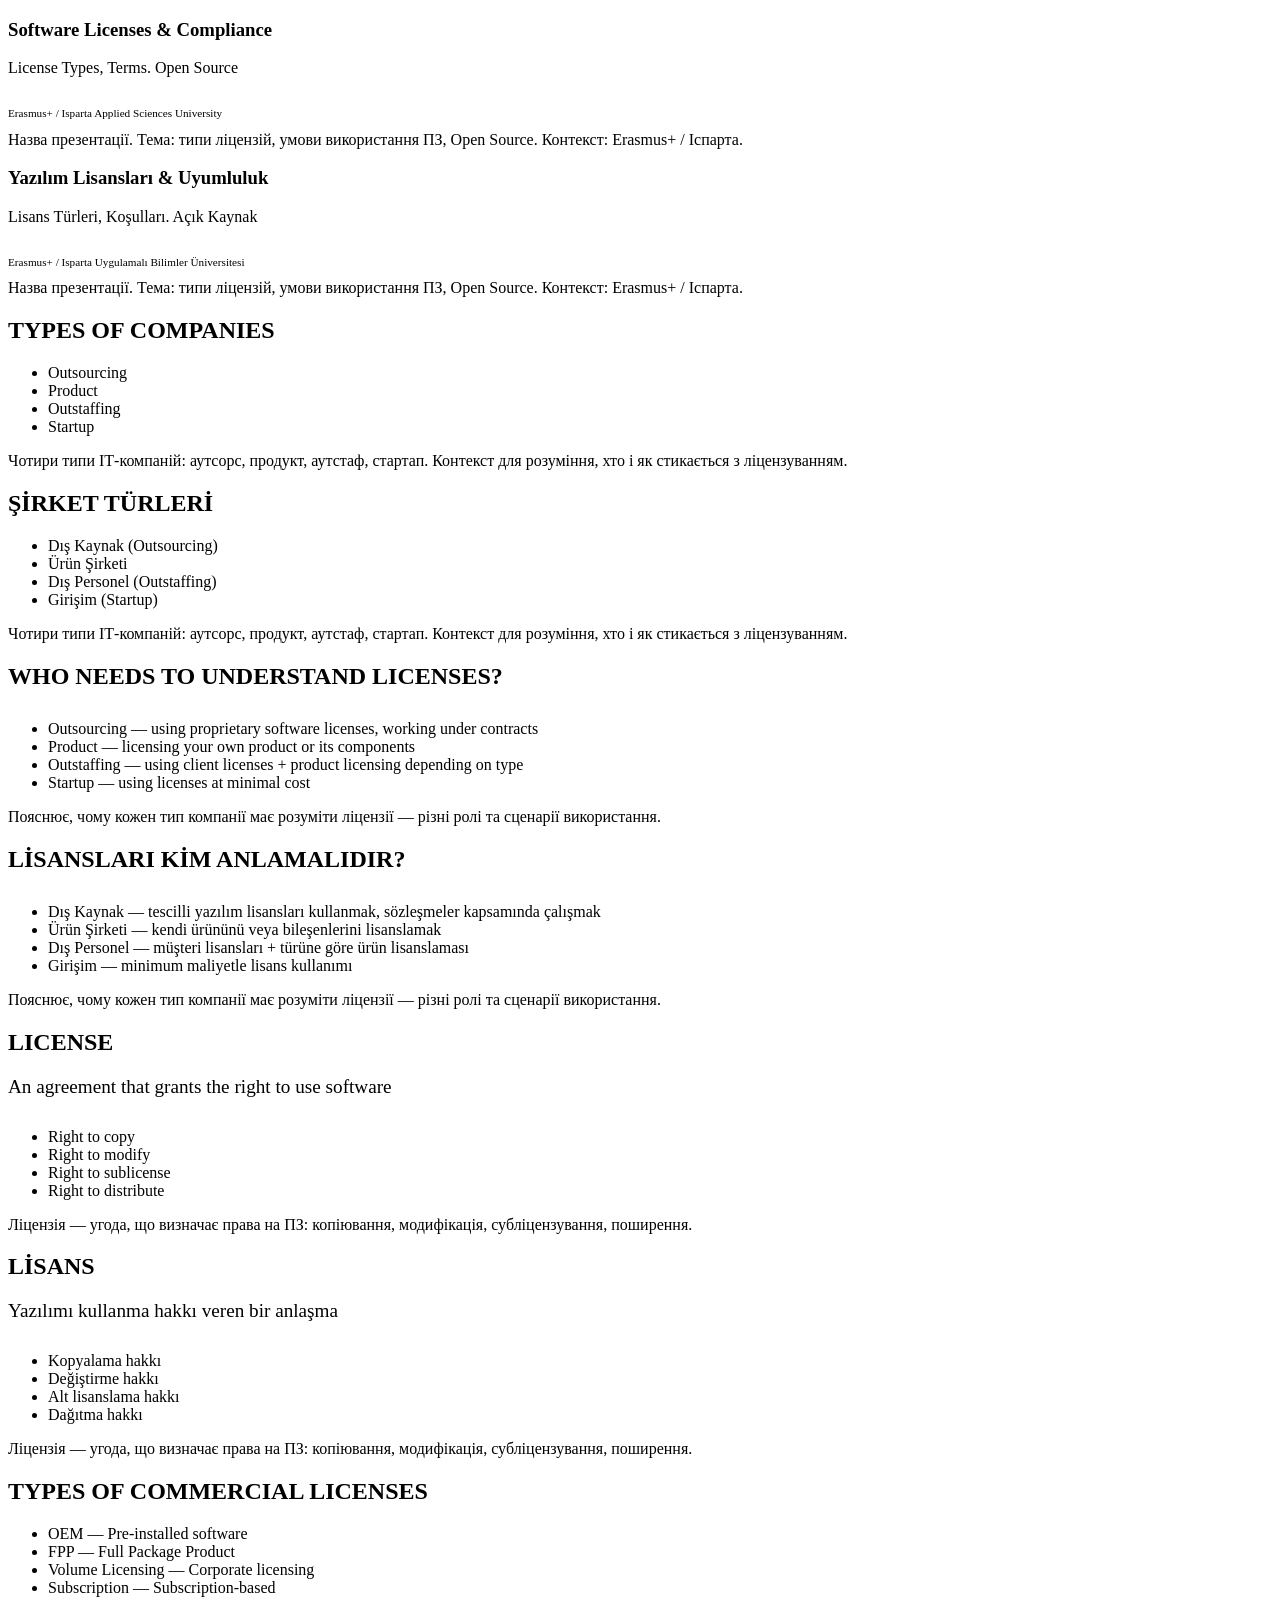
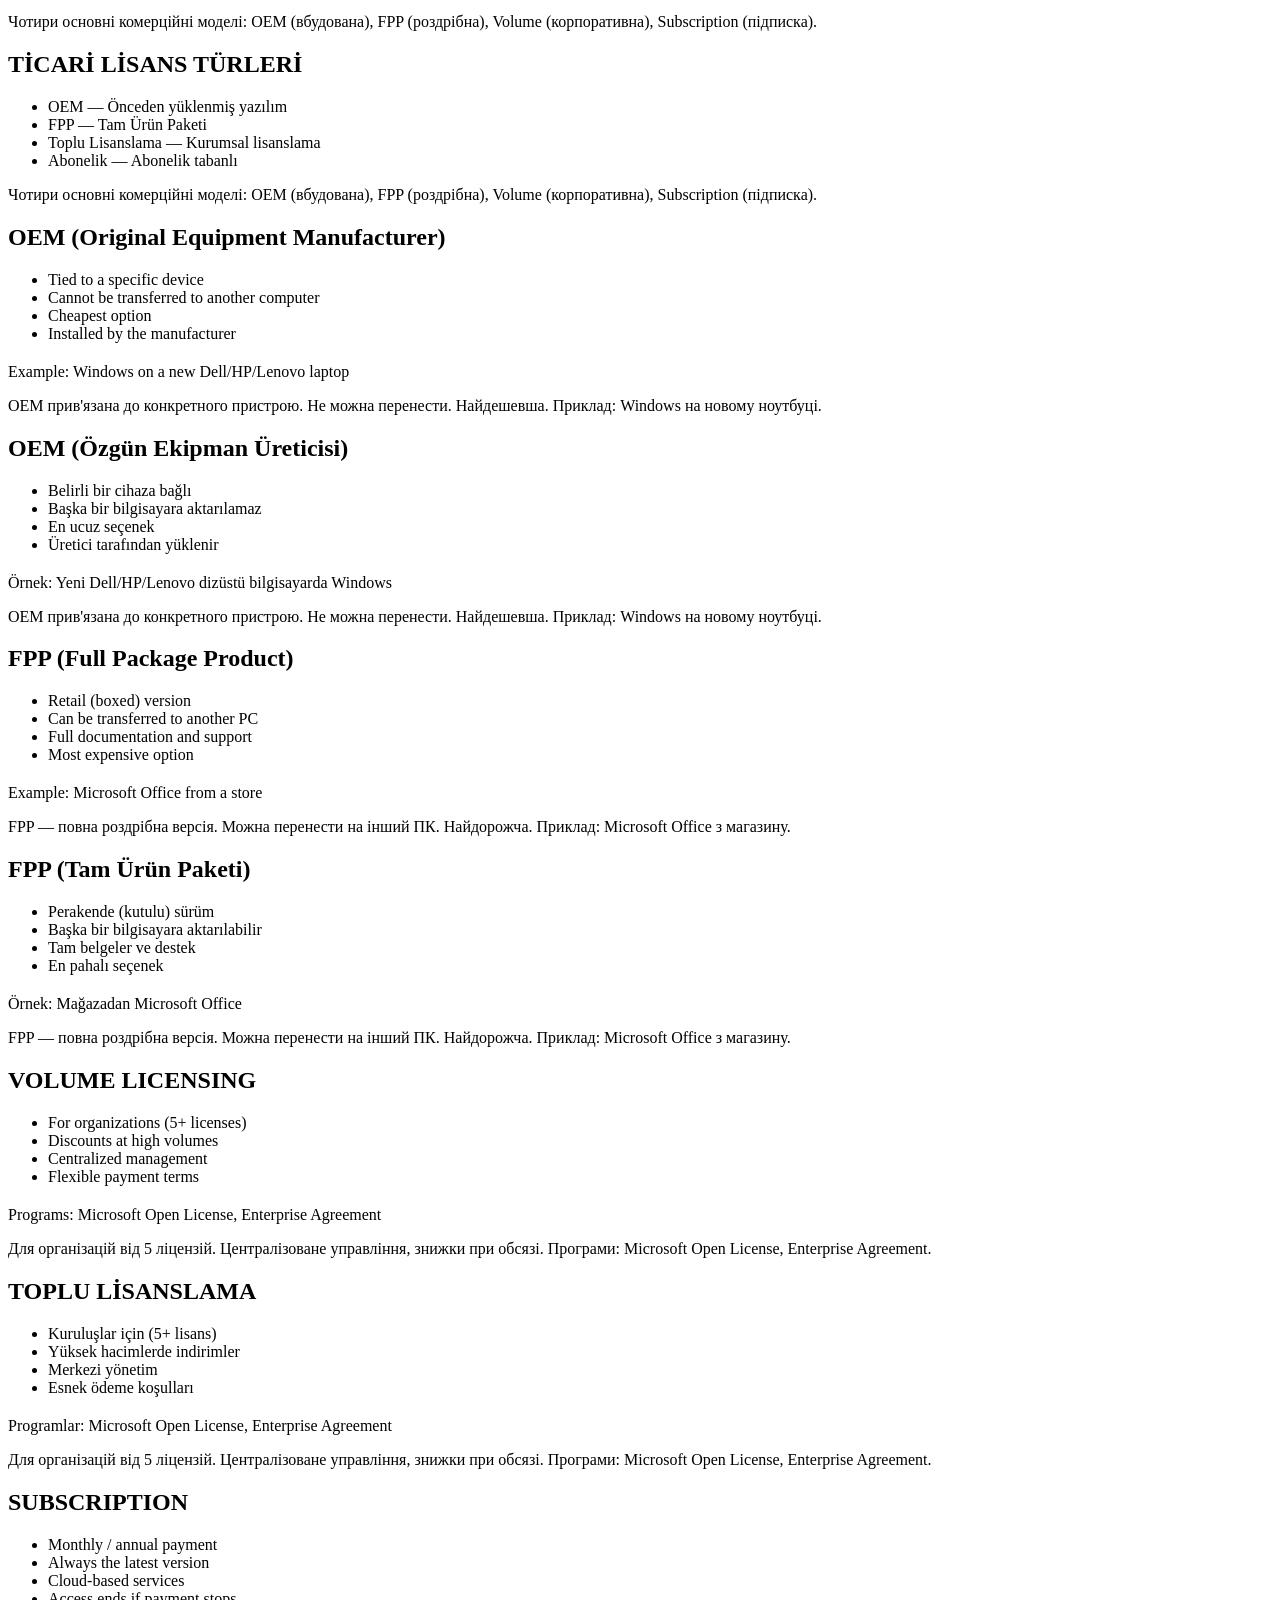
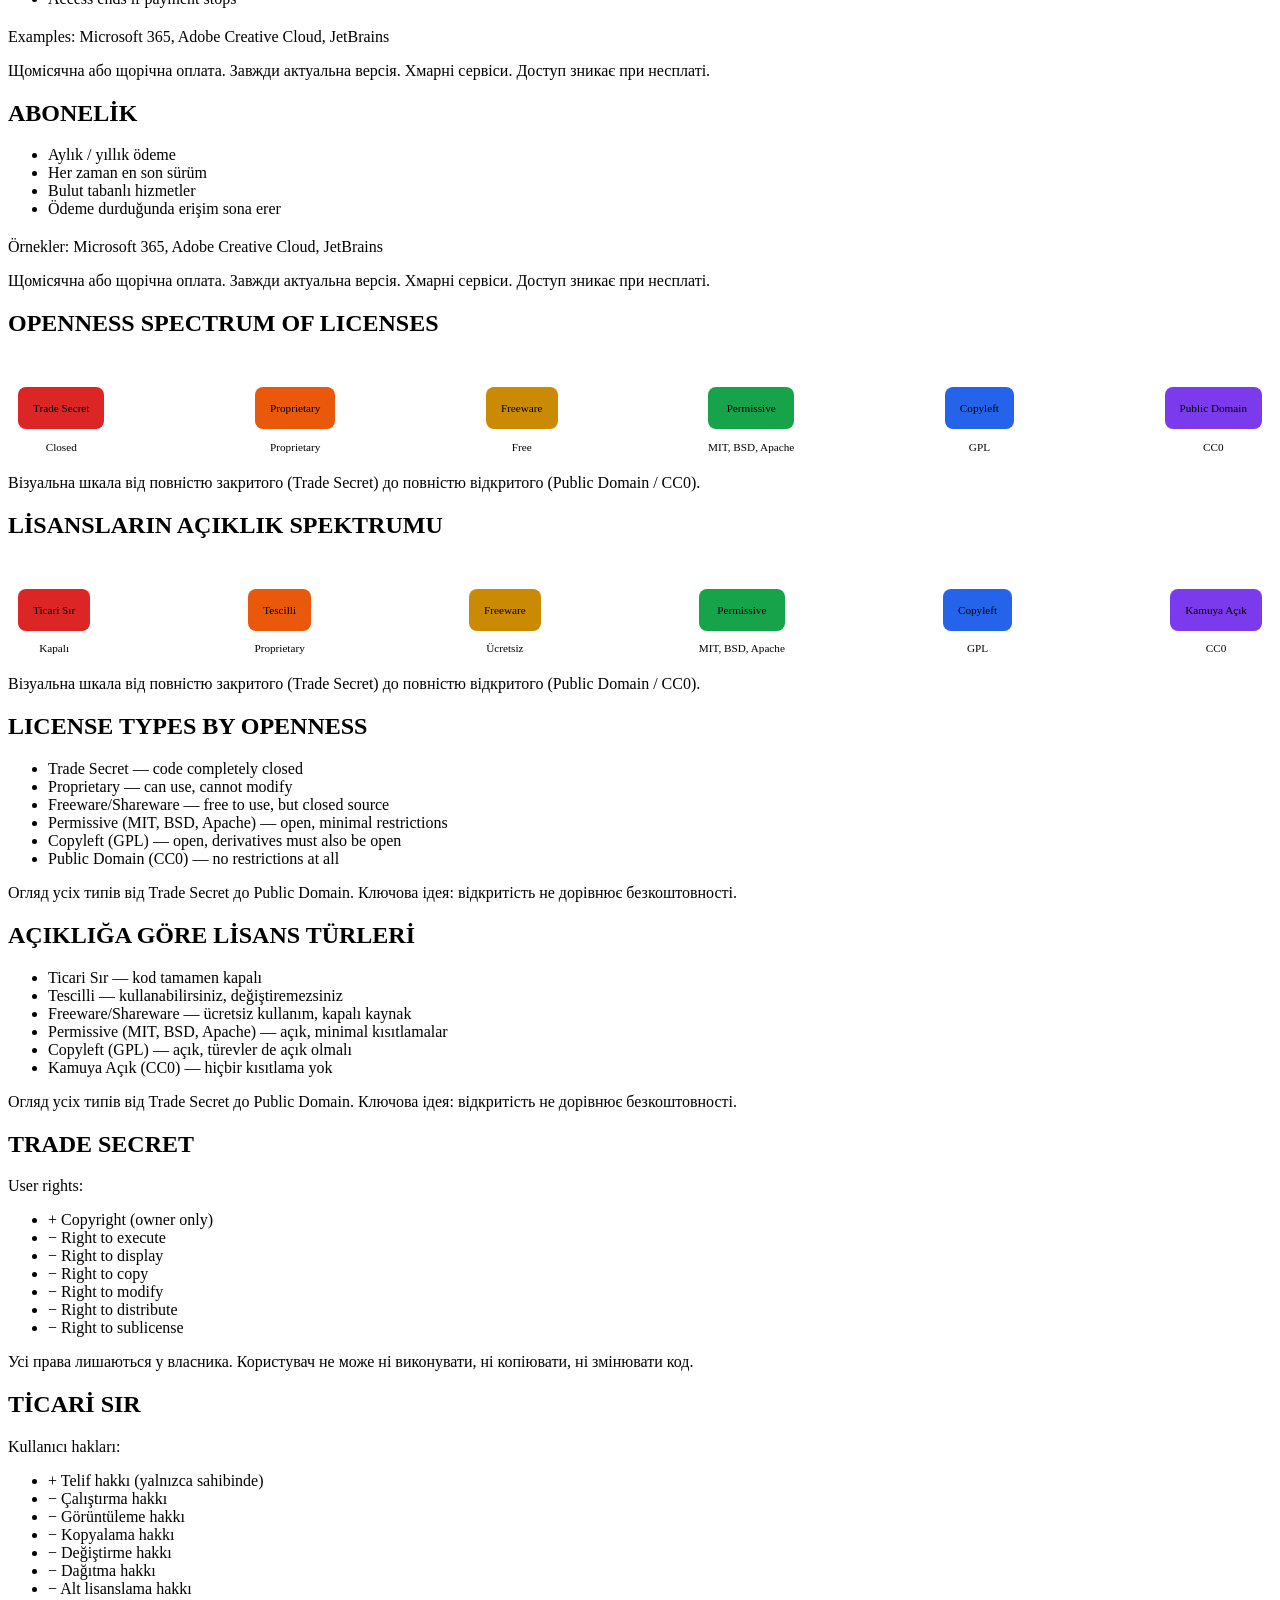
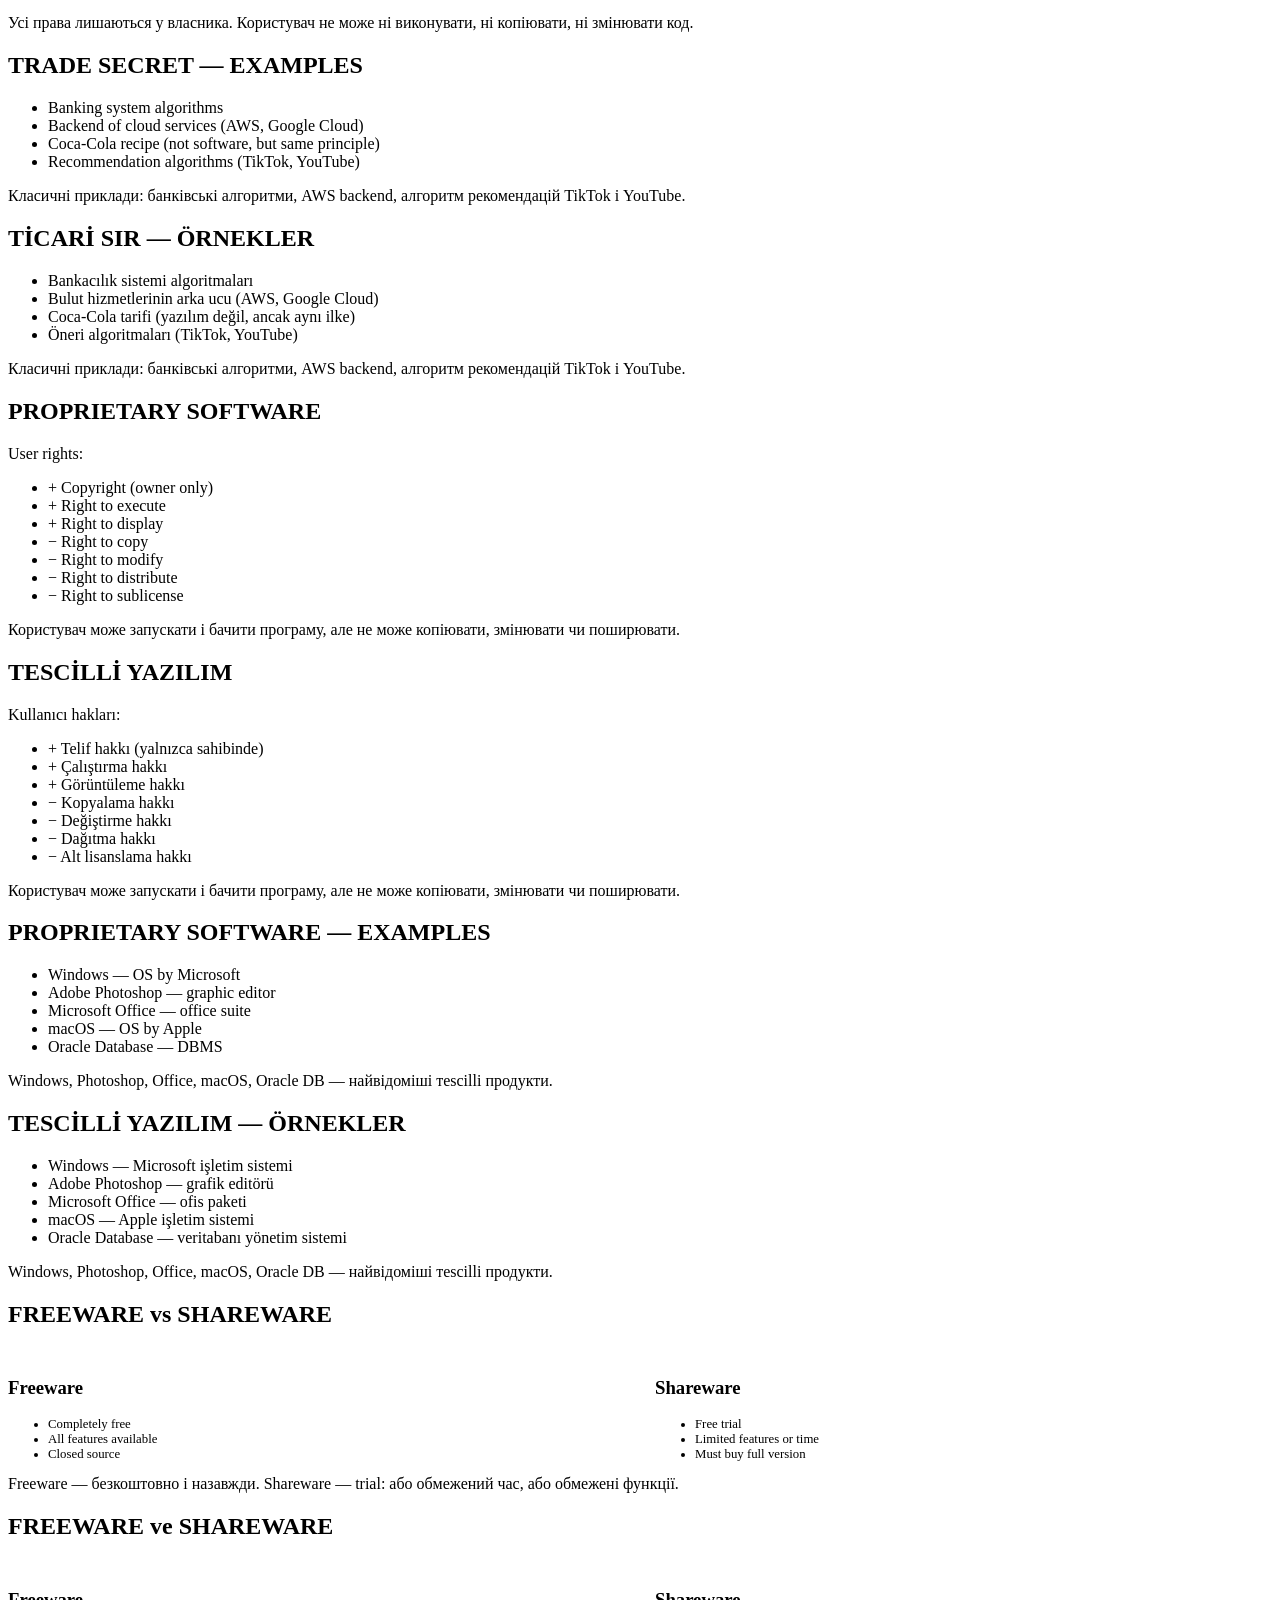
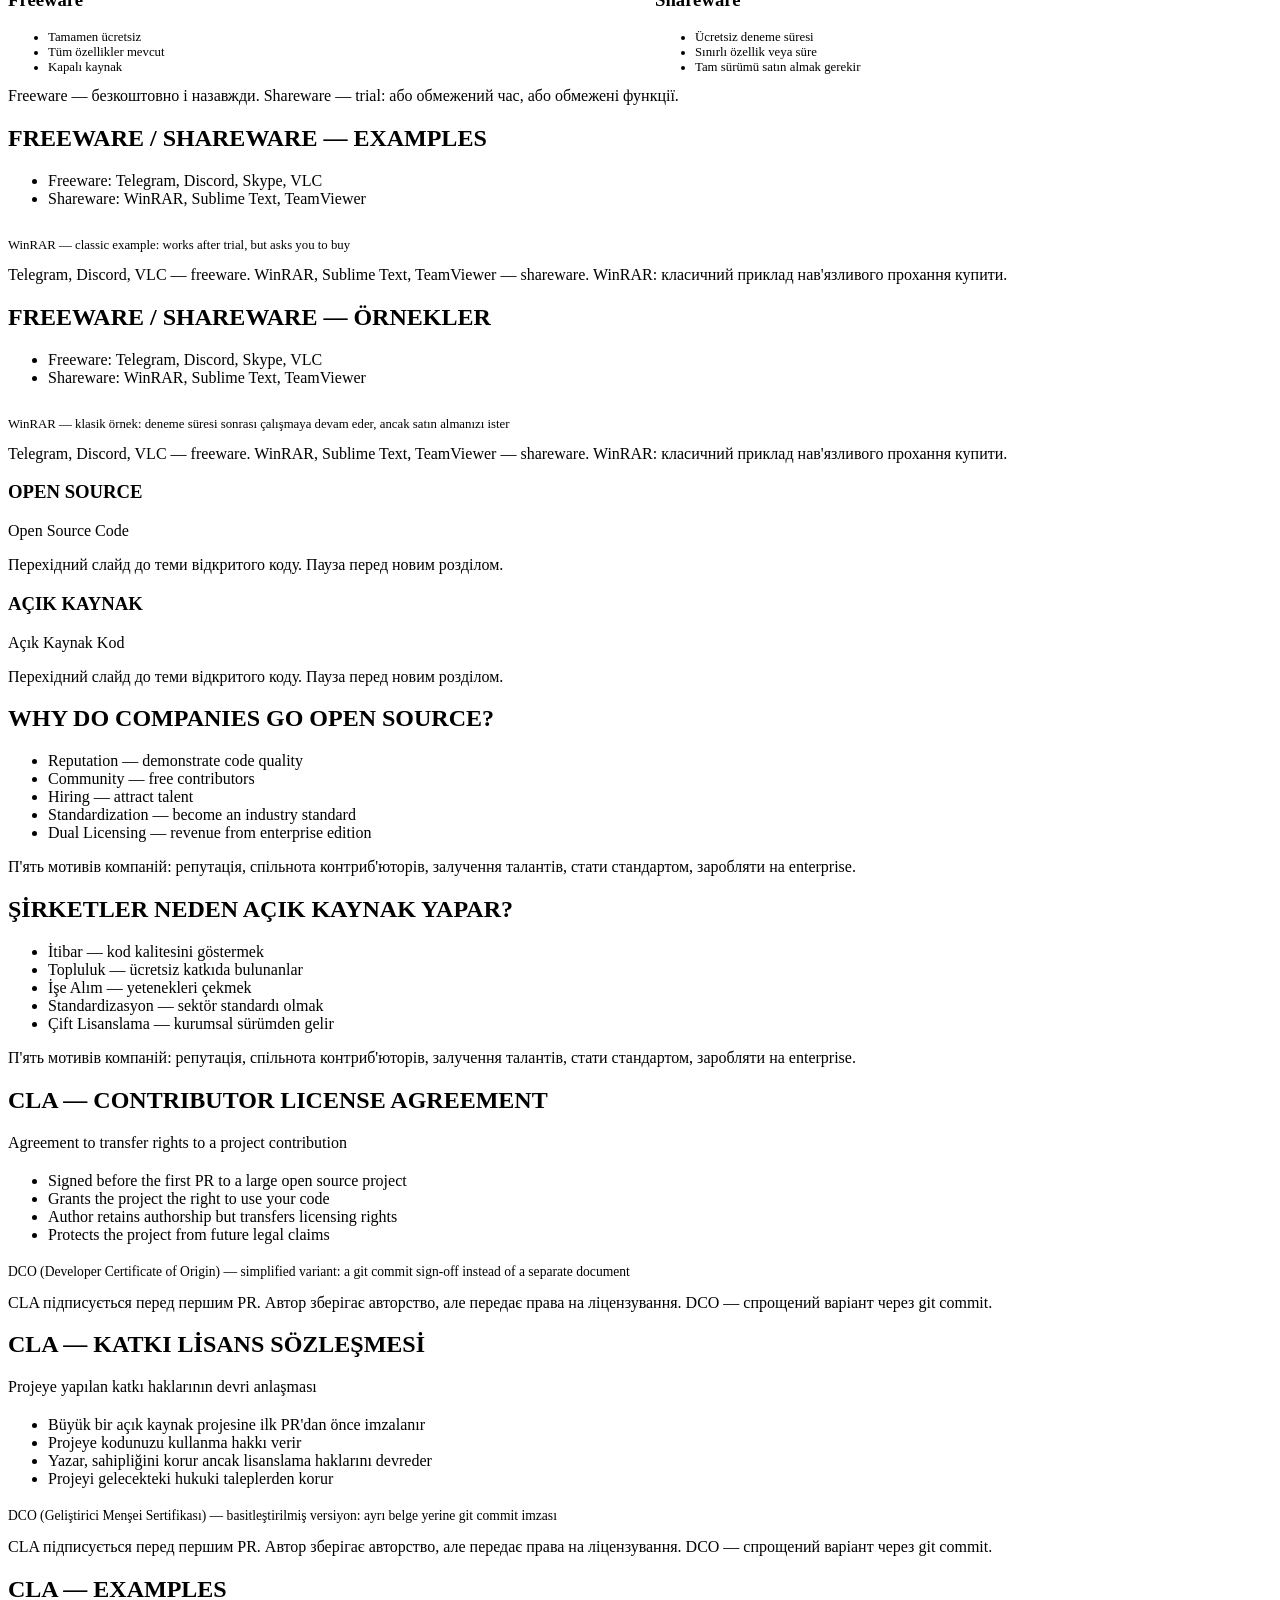
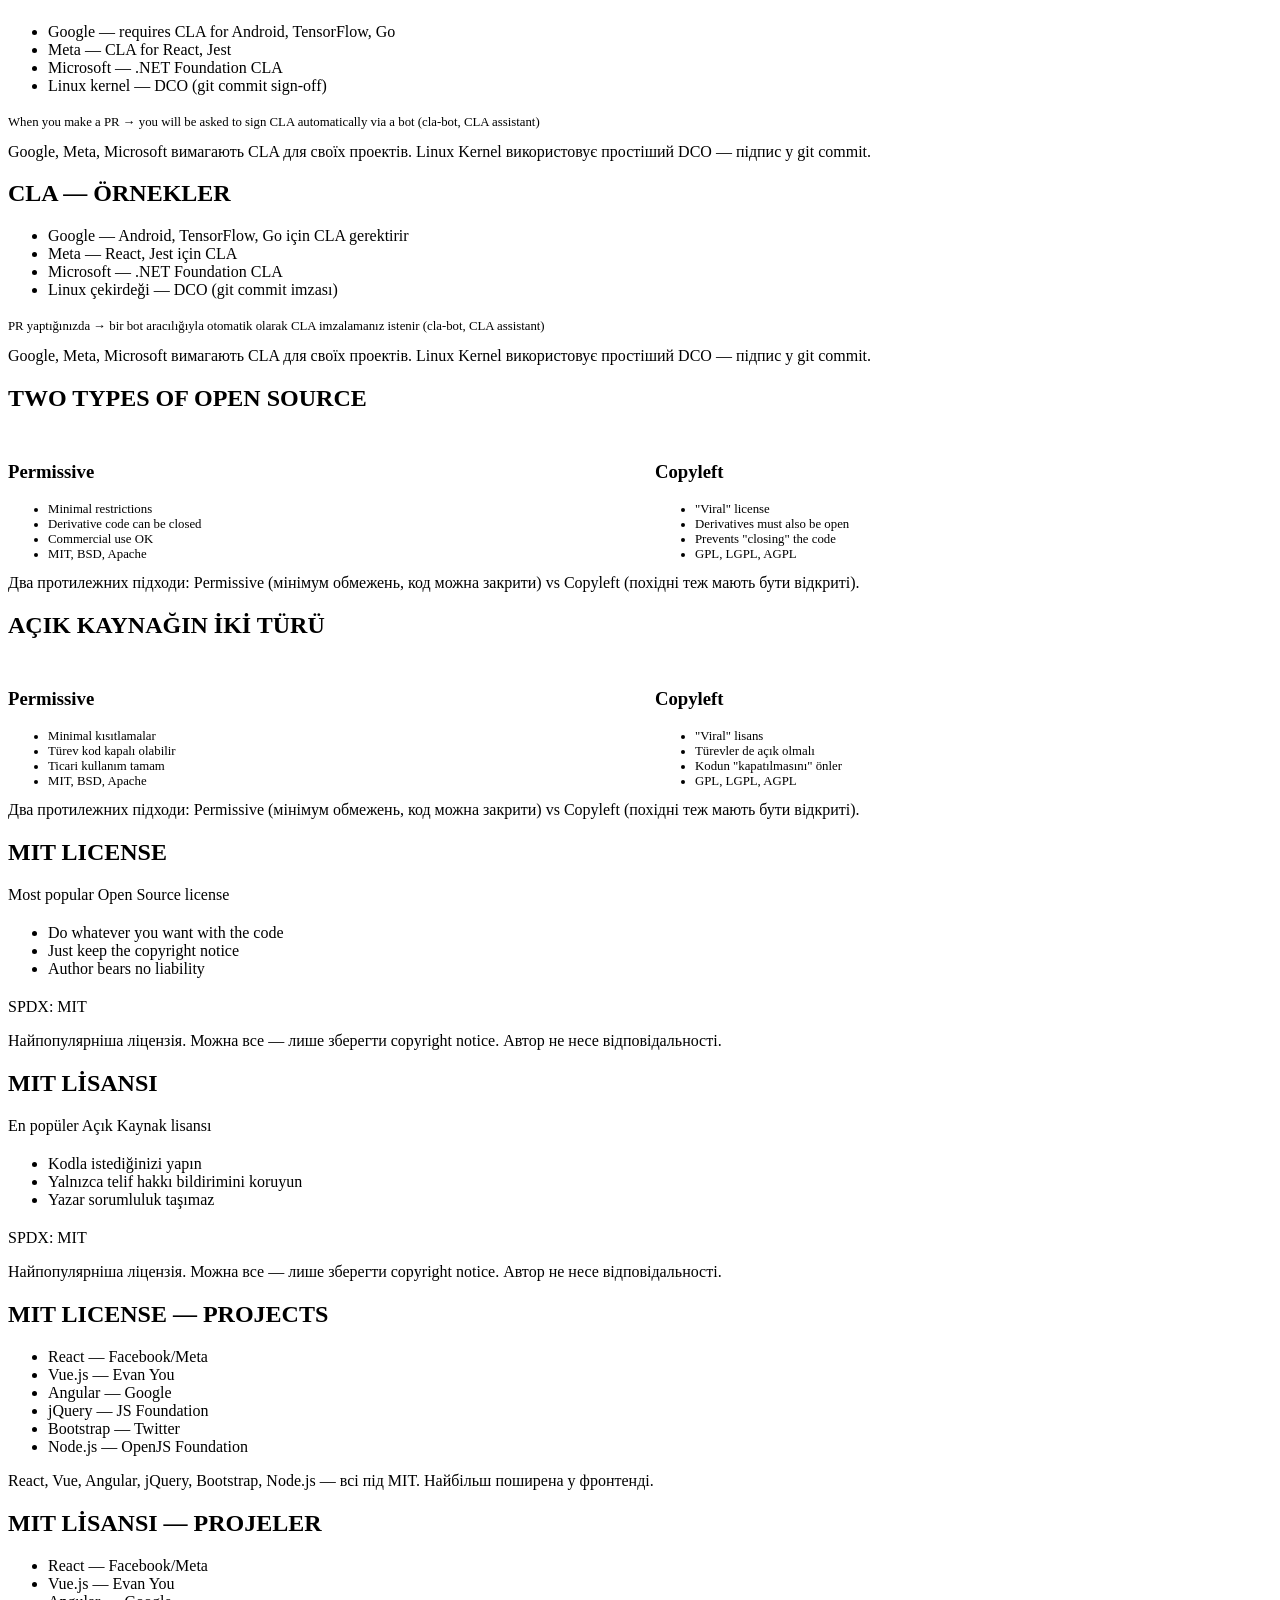
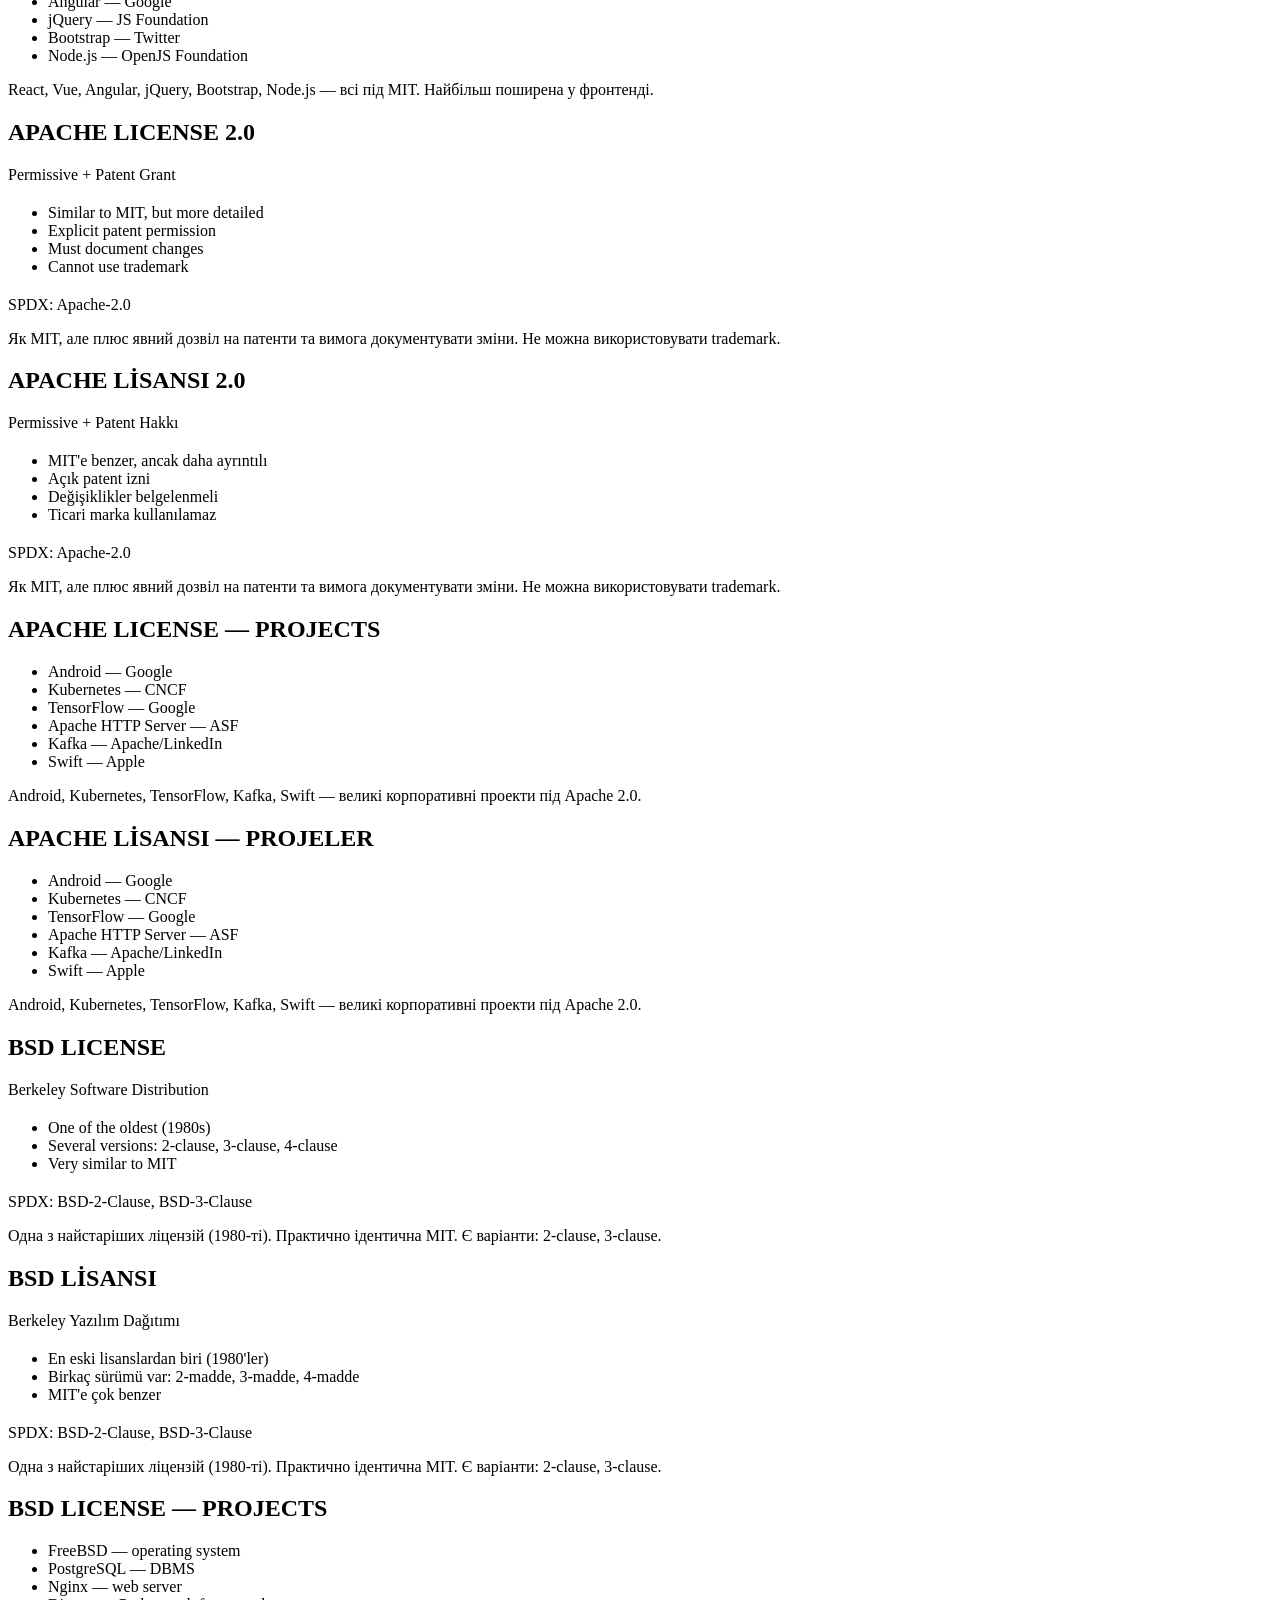
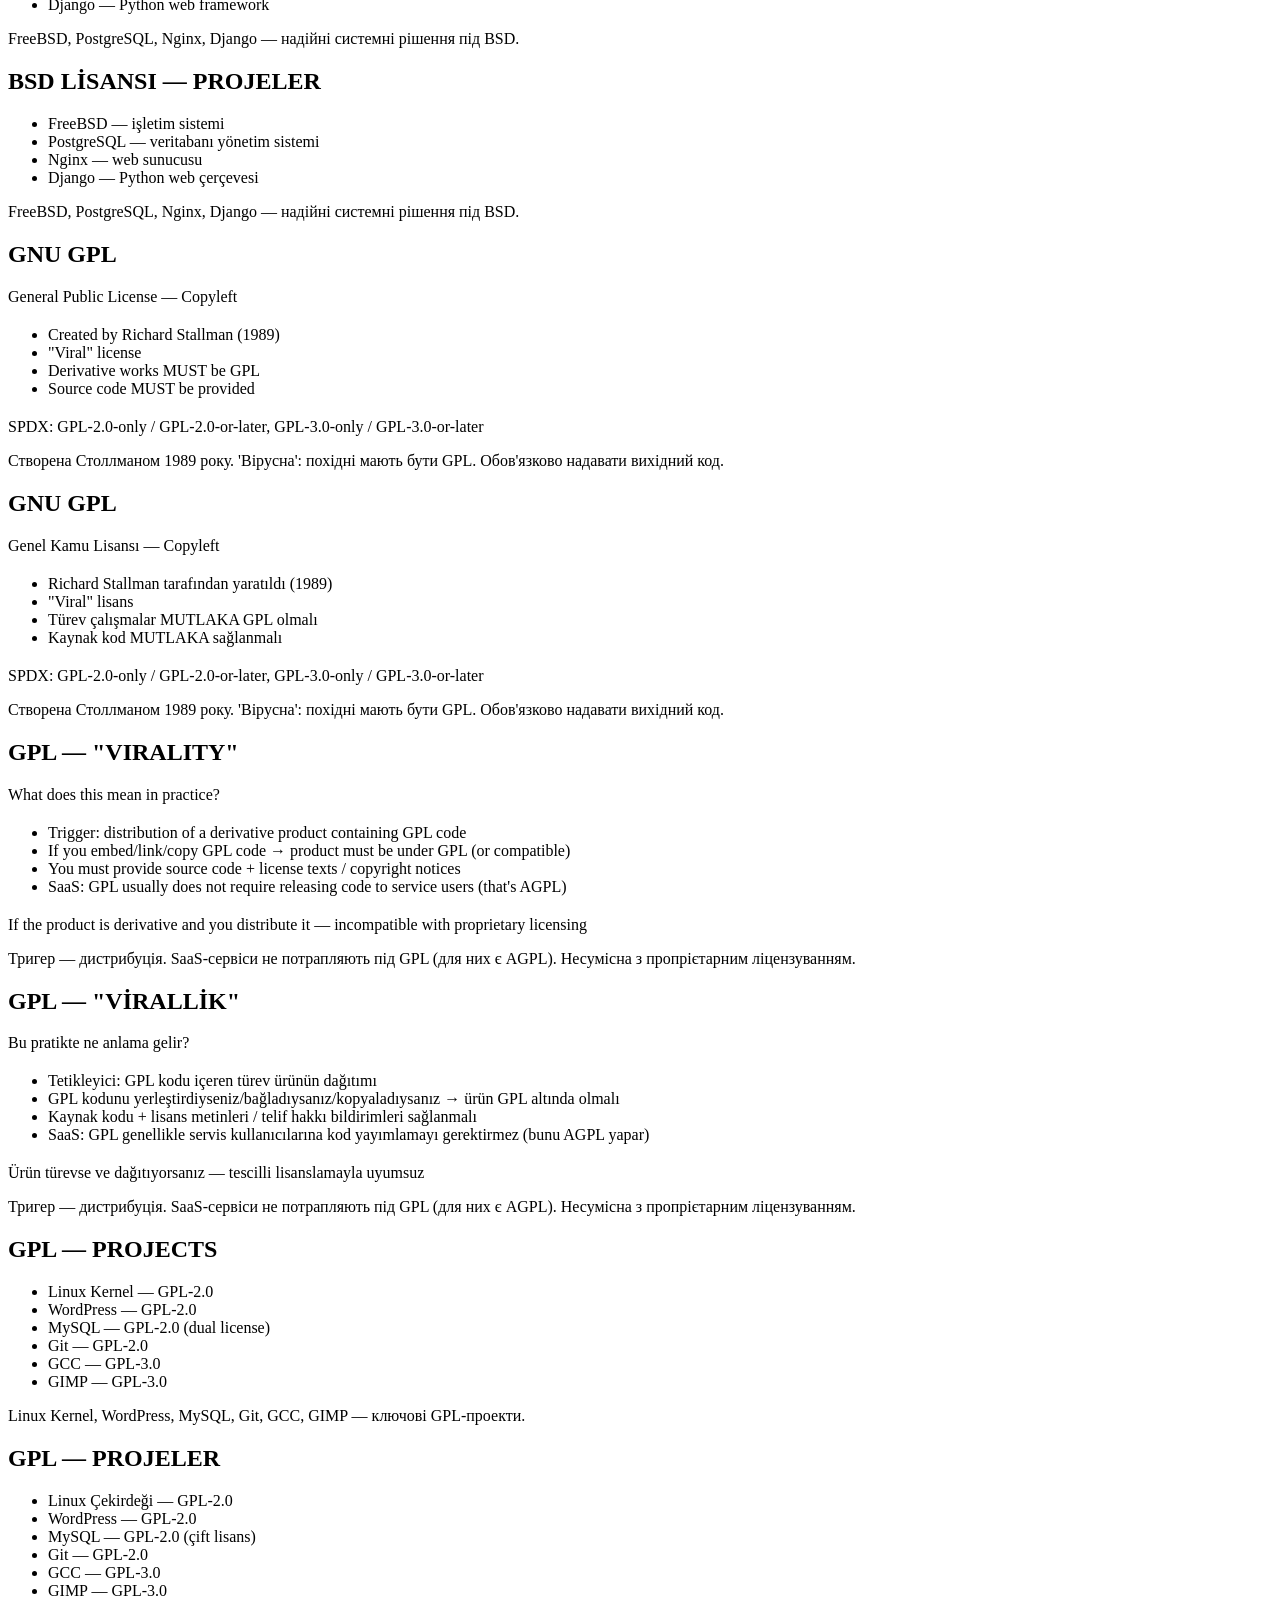
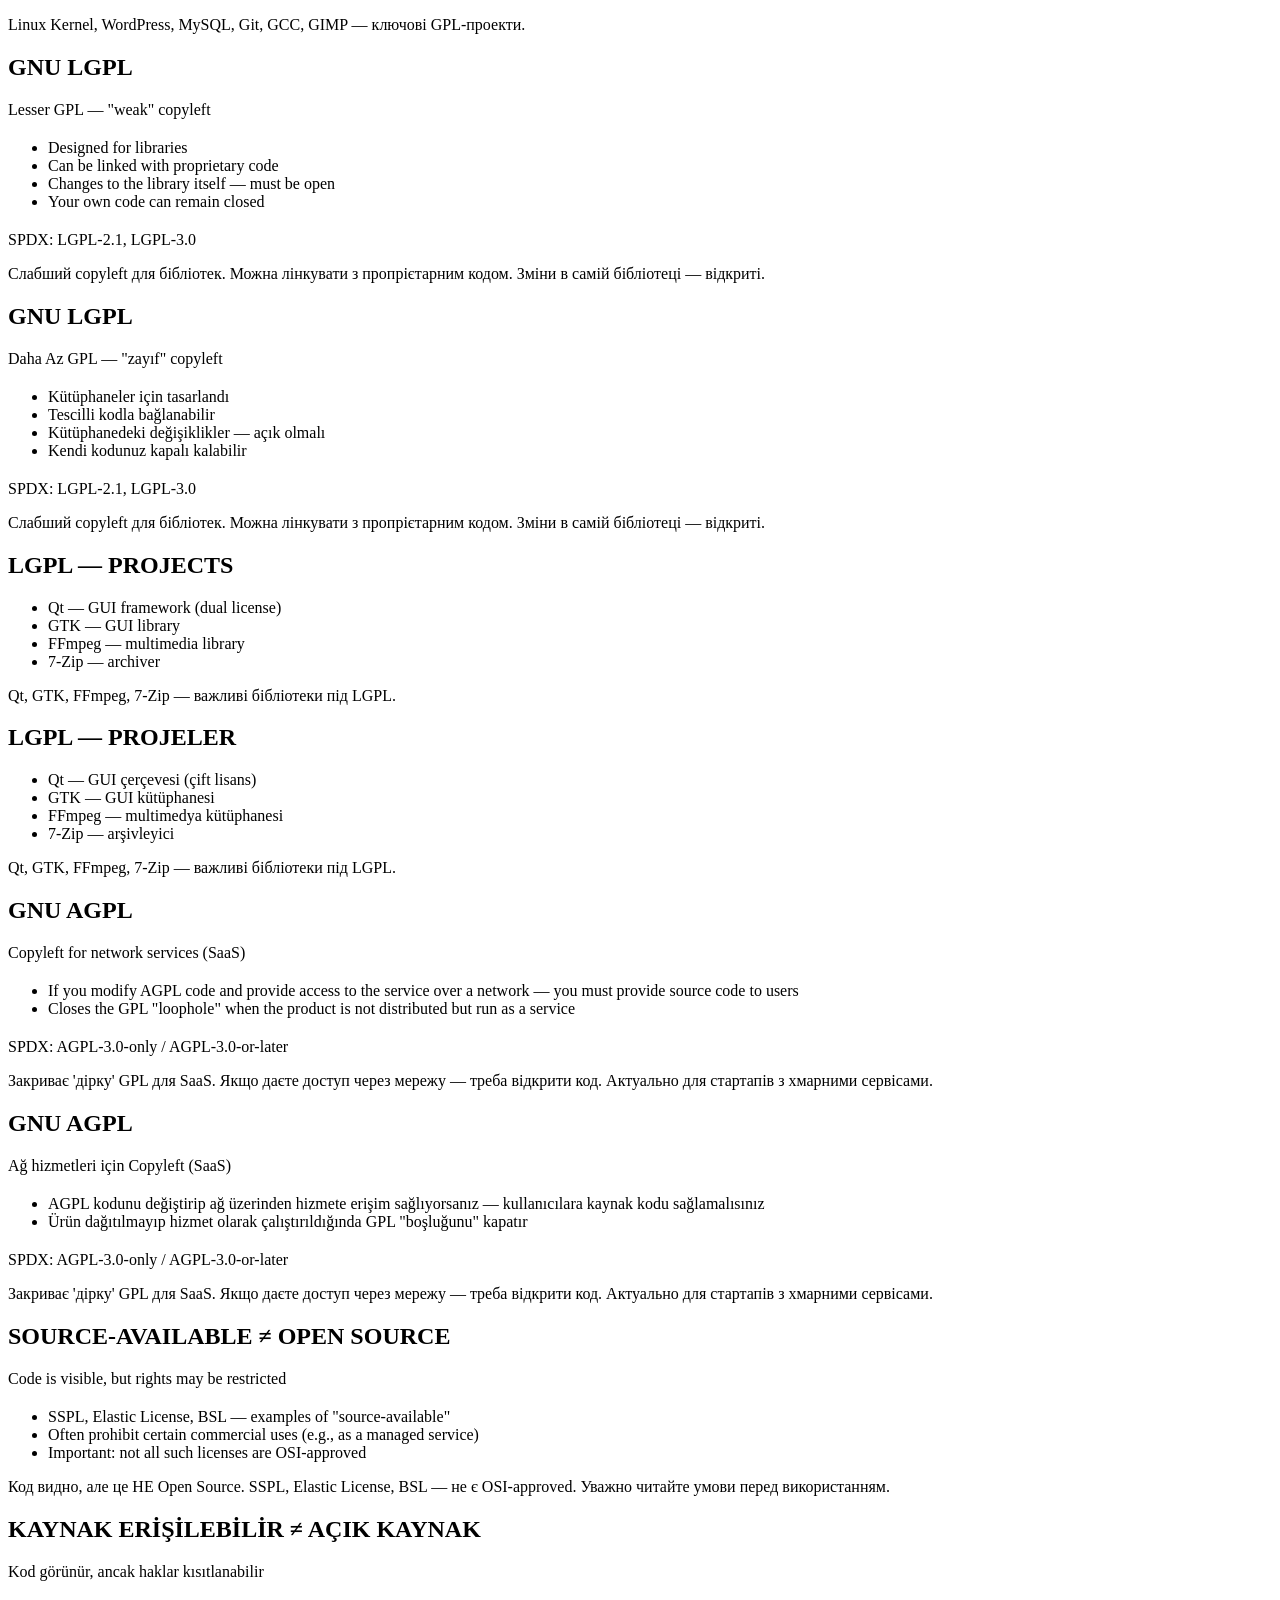
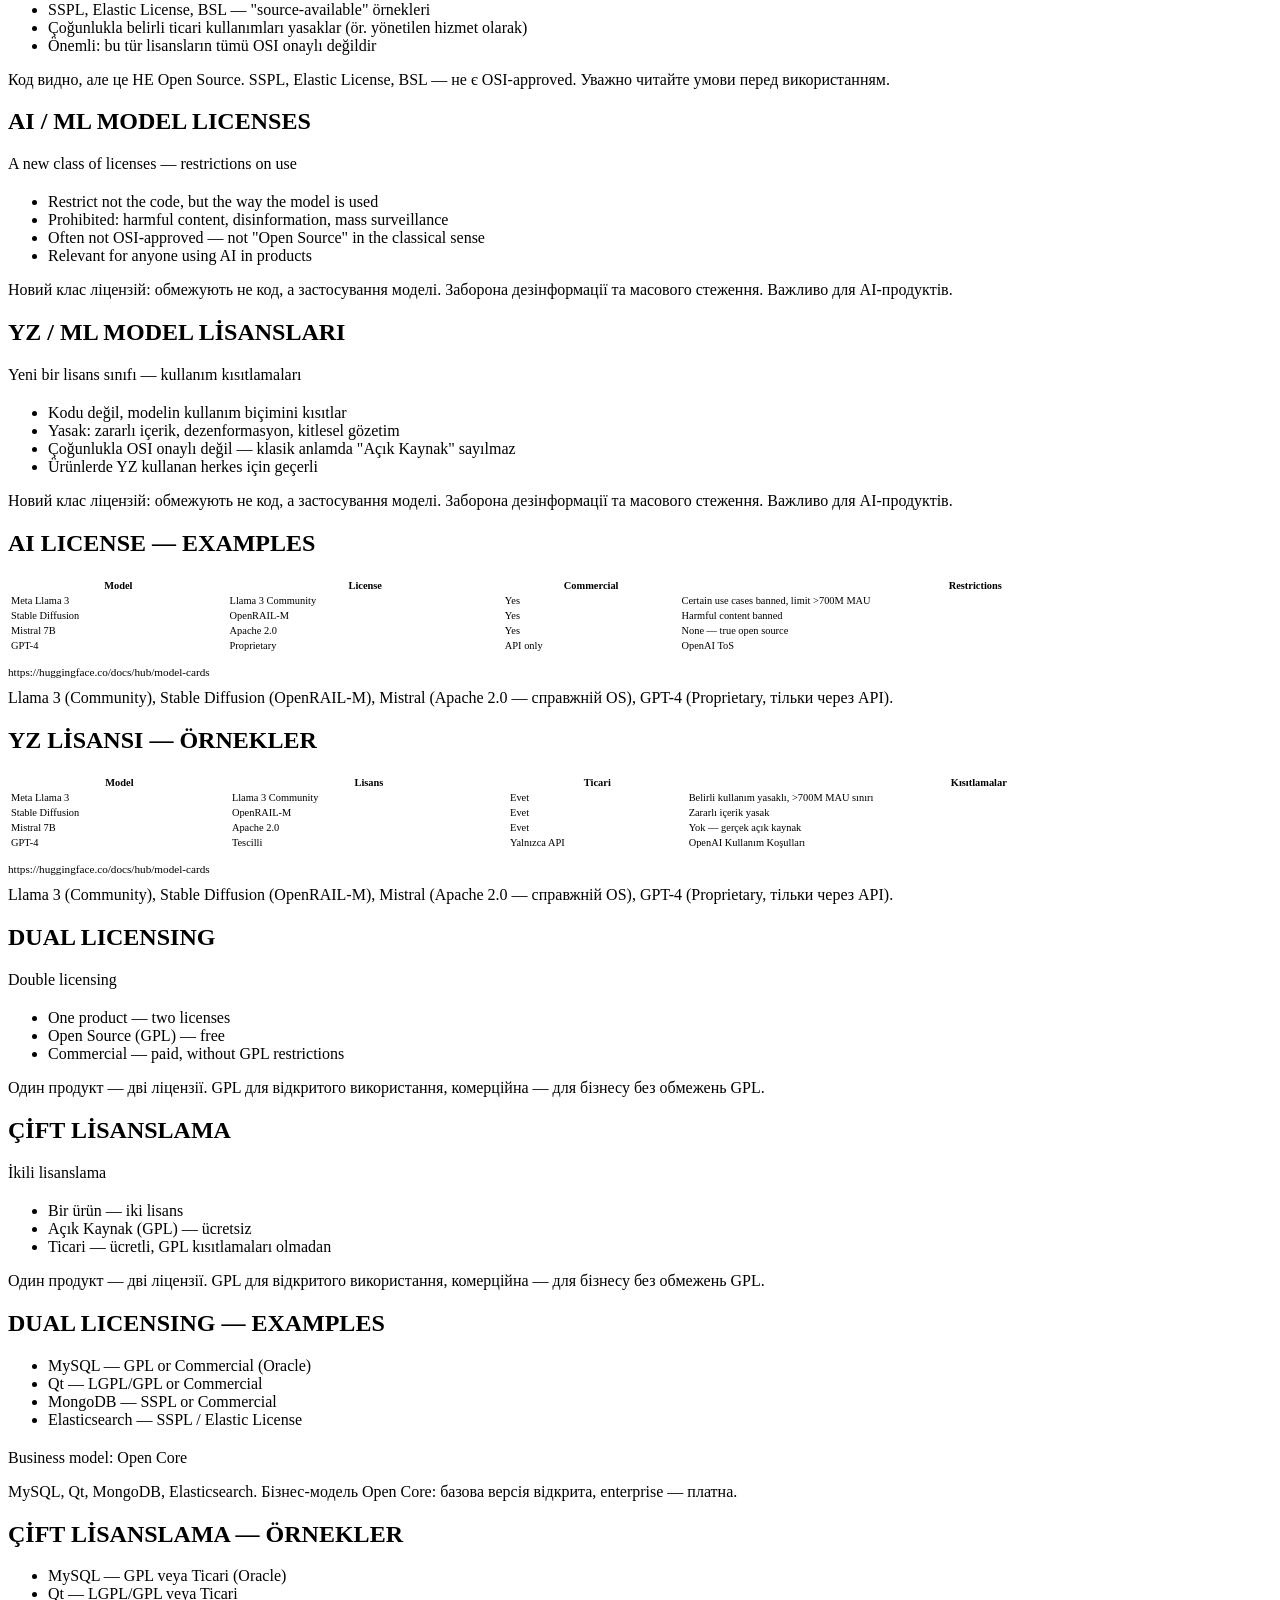
==== index.html @ d1ac6eb1 "imrpove (presentation)" ====
<!doctype html>
<html lang="en">

<head>
	<meta charset="utf-8">
	<meta name="viewport" content="width=device-width, initial-scale=1.0, maximum-scale=1.0, user-scalable=no">
	<title>Software Licenses &amp; Compliance — Erasmus+</title>
	<link rel="stylesheet" href="dist/reveal.css">
	<link rel="stylesheet" href="dist/theme/ztu.css">
	<link rel="stylesheet" href="plugin/highlight/high-contrast.css">
</head>

<body>
	<div class="reveal">
		<div class="footer-ztu-logo"></div>
		<div class="footer-isparta-logo"></div>
		<div class="slides">

			<!-- 1. TITLE -->
			<section>
				<section>
					<h1 class="ztu-blue">Software Licenses &amp; Compliance</h1>
					<p class="ztu-orange">License Types, Terms. Open Source</p>
					<p style="margin-top: 30px; font-size: 0.7em;">Erasmus+ / Isparta Applied Sciences University</p>
				<aside class="notes">Назва презентації. Тема: типи ліцензій, умови використання ПЗ, Open Source. Контекст: Erasmus+ / Іспарта.</aside>
				</section>
				<section>
					<h1 class="ztu-blue">Yazılım Lisansları &amp; Uyumluluk</h1>
					<p class="ztu-orange">Lisans Türleri, Koşulları. Açık Kaynak</p>
					<p style="margin-top: 30px; font-size: 0.7em;">Erasmus+ / Isparta Uygulamalı Bilimler Üniversitesi</p>
				<aside class="notes">Назва презентації. Тема: типи ліцензій, умови використання ПЗ, Open Source. Контекст: Erasmus+ / Іспарта.</aside>
				</section>
			</section>

			<!-- 2. TYPES OF COMPANIES -->
			<section>
				<section>
					<h2 class="ztu-blue">TYPES OF COMPANIES</h2>
					<ul class="ztu-list">
						<li>Outsourcing</li>
						<li>Product</li>
						<li>Outstaffing</li>
						<li>Startup</li>
					</ul>
				<aside class="notes">Чотири типи ІТ-компаній: аутсорс, продукт, аутстаф, стартап. Контекст для розуміння, хто і як стикається з ліцензуванням.</aside>
				</section>
				<section>
					<h2 class="ztu-blue">ŞİRKET TÜRLERİ</h2>
					<ul class="ztu-list">
						<li>Dış Kaynak (Outsourcing)</li>
						<li>Ürün Şirketi</li>
						<li>Dış Personel (Outstaffing)</li>
						<li>Girişim (Startup)</li>
					</ul>
				<aside class="notes">Чотири типи ІТ-компаній: аутсорс, продукт, аутстаф, стартап. Контекст для розуміння, хто і як стикається з ліцензуванням.</aside>
				</section>
			</section>

			<!-- 3. WHO NEEDS TO UNDERSTAND LICENSES -->
			<section>
				<section>
					<h2 class="ztu-blue">WHO NEEDS TO UNDERSTAND LICENSES?</h2>
					<ul class="ztu-list" style="margin-top: 30px;">
						<li><span class="ztu-orange">Outsourcing</span> — using proprietary software licenses, working under contracts</li>
						<li><span class="ztu-orange">Product</span> — licensing your own product or its components</li>
						<li><span class="ztu-orange">Outstaffing</span> — using client licenses + product licensing depending on type</li>
						<li><span class="ztu-orange">Startup</span> — using licenses at minimal cost</li>
					</ul>
				<aside class="notes">Пояснює, чому кожен тип компанії має розуміти ліцензії — різні ролі та сценарії використання.</aside>
				</section>
				<section>
					<h2 class="ztu-blue">LİSANSLARI KİM ANLAMALIDIR?</h2>
					<ul class="ztu-list" style="margin-top: 30px;">
						<li><span class="ztu-orange">Dış Kaynak</span> — tescilli yazılım lisansları kullanmak, sözleşmeler kapsamında çalışmak</li>
						<li><span class="ztu-orange">Ürün Şirketi</span> — kendi ürününü veya bileşenlerini lisanslamak</li>
						<li><span class="ztu-orange">Dış Personel</span> — müşteri lisansları + türüne göre ürün lisanslaması</li>
						<li><span class="ztu-orange">Girişim</span> — minimum maliyetle lisans kullanımı</li>
					</ul>
				<aside class="notes">Пояснює, чому кожен тип компанії має розуміти ліцензії — різні ролі та сценарії використання.</aside>
				</section>
			</section>

			<!-- 4. LICENSE DEFINITION -->
			<section>
				<section>
					<h2 class="ztu-blue">LICENSE</h2>
					<p class="ztu-orange" style="font-size: 1.2em;">An agreement that grants the right to use software</p>
					<ul class="ztu-list" style="margin-top: 30px;">
						<li>Right to copy</li>
						<li>Right to modify</li>
						<li>Right to sublicense</li>
						<li>Right to distribute</li>
					</ul>
				<aside class="notes">Ліцензія — угода, що визначає права на ПЗ: копіювання, модифікація, субліцензування, поширення.</aside>
				</section>
				<section>
					<h2 class="ztu-blue">LİSANS</h2>
					<p class="ztu-orange" style="font-size: 1.2em;">Yazılımı kullanma hakkı veren bir anlaşma</p>
					<ul class="ztu-list" style="margin-top: 30px;">
						<li>Kopyalama hakkı</li>
						<li>Değiştirme hakkı</li>
						<li>Alt lisanslama hakkı</li>
						<li>Dağıtma hakkı</li>
					</ul>
				<aside class="notes">Ліцензія — угода, що визначає права на ПЗ: копіювання, модифікація, субліцензування, поширення.</aside>
				</section>
			</section>

			<!-- 5. TYPES OF COMMERCIAL LICENSES -->
			<section>
				<section>
					<h2 class="ztu-blue">TYPES OF COMMERCIAL LICENSES</h2>
					<ul class="ztu-list">
						<li><span class="ztu-orange">OEM</span> — Pre-installed software</li>
						<li><span class="ztu-orange">FPP</span> — Full Package Product</li>
						<li><span class="ztu-orange">Volume Licensing</span> — Corporate licensing</li>
						<li><span class="ztu-orange">Subscription</span> — Subscription-based</li>
					</ul>
				<aside class="notes">Чотири основні комерційні моделі: OEM (вбудована), FPP (роздрібна), Volume (корпоративна), Subscription (підписка).</aside>
				</section>
				<section>
					<h2 class="ztu-blue">TİCARİ LİSANS TÜRLERİ</h2>
					<ul class="ztu-list">
						<li><span class="ztu-orange">OEM</span> — Önceden yüklenmiş yazılım</li>
						<li><span class="ztu-orange">FPP</span> — Tam Ürün Paketi</li>
						<li><span class="ztu-orange">Toplu Lisanslama</span> — Kurumsal lisanslama</li>
						<li><span class="ztu-orange">Abonelik</span> — Abonelik tabanlı</li>
					</ul>
				<aside class="notes">Чотири основні комерційні моделі: OEM (вбудована), FPP (роздрібна), Volume (корпоративна), Subscription (підписка).</aside>
				</section>
			</section>

			<!-- 6. OEM -->
			<section>
				<section>
					<h2 class="ztu-blue">OEM (Original Equipment Manufacturer)</h2>
					<ul class="ztu-list">
						<li>Tied to a specific device</li>
						<li>Cannot be transferred to another computer</li>
						<li>Cheapest option</li>
						<li>Installed by the manufacturer</li>
					</ul>
					<p class="ztu-orange" style="margin-top: 20px;">Example: Windows on a new Dell/HP/Lenovo laptop</p>
				<aside class="notes">OEM прив'язана до конкретного пристрою. Не можна перенести. Найдешевша. Приклад: Windows на новому ноутбуці.</aside>
				</section>
				<section>
					<h2 class="ztu-blue">OEM (Özgün Ekipman Üreticisi)</h2>
					<ul class="ztu-list">
						<li>Belirli bir cihaza bağlı</li>
						<li>Başka bir bilgisayara aktarılamaz</li>
						<li>En ucuz seçenek</li>
						<li>Üretici tarafından yüklenir</li>
					</ul>
					<p class="ztu-orange" style="margin-top: 20px;">Örnek: Yeni Dell/HP/Lenovo dizüstü bilgisayarda Windows</p>
				<aside class="notes">OEM прив'язана до конкретного пристрою. Не можна перенести. Найдешевша. Приклад: Windows на новому ноутбуці.</aside>
				</section>
			</section>

			<!-- 7. FPP -->
			<section>
				<section>
					<h2 class="ztu-blue">FPP (Full Package Product)</h2>
					<ul class="ztu-list">
						<li>Retail (boxed) version</li>
						<li>Can be transferred to another PC</li>
						<li>Full documentation and support</li>
						<li>Most expensive option</li>
					</ul>
					<p class="ztu-orange" style="margin-top: 20px;">Example: Microsoft Office from a store</p>
				<aside class="notes">FPP — повна роздрібна версія. Можна перенести на інший ПК. Найдорожча. Приклад: Microsoft Office з магазину.</aside>
				</section>
				<section>
					<h2 class="ztu-blue">FPP (Tam Ürün Paketi)</h2>
					<ul class="ztu-list">
						<li>Perakende (kutulu) sürüm</li>
						<li>Başka bir bilgisayara aktarılabilir</li>
						<li>Tam belgeler ve destek</li>
						<li>En pahalı seçenek</li>
					</ul>
					<p class="ztu-orange" style="margin-top: 20px;">Örnek: Mağazadan Microsoft Office</p>
				<aside class="notes">FPP — повна роздрібна версія. Можна перенести на інший ПК. Найдорожча. Приклад: Microsoft Office з магазину.</aside>
				</section>
			</section>

			<!-- 8. VOLUME LICENSING -->
			<section>
				<section>
					<h2 class="ztu-blue">VOLUME LICENSING</h2>
					<ul class="ztu-list">
						<li>For organizations (5+ licenses)</li>
						<li>Discounts at high volumes</li>
						<li>Centralized management</li>
						<li>Flexible payment terms</li>
					</ul>
					<p class="ztu-orange" style="margin-top: 20px;">Programs: Microsoft Open License, Enterprise Agreement</p>
				<aside class="notes">Для організацій від 5 ліцензій. Централізоване управління, знижки при обсязі. Програми: Microsoft Open License, Enterprise Agreement.</aside>
				</section>
				<section>
					<h2 class="ztu-blue">TOPLU LİSANSLAMA</h2>
					<ul class="ztu-list">
						<li>Kuruluşlar için (5+ lisans)</li>
						<li>Yüksek hacimlerde indirimler</li>
						<li>Merkezi yönetim</li>
						<li>Esnek ödeme koşulları</li>
					</ul>
					<p class="ztu-orange" style="margin-top: 20px;">Programlar: Microsoft Open License, Enterprise Agreement</p>
				<aside class="notes">Для організацій від 5 ліцензій. Централізоване управління, знижки при обсязі. Програми: Microsoft Open License, Enterprise Agreement.</aside>
				</section>
			</section>

			<!-- 9. SUBSCRIPTION -->
			<section>
				<section>
					<h2 class="ztu-blue">SUBSCRIPTION</h2>
					<ul class="ztu-list">
						<li>Monthly / annual payment</li>
						<li>Always the latest version</li>
						<li>Cloud-based services</li>
						<li>Access ends if payment stops</li>
					</ul>
					<p class="ztu-orange" style="margin-top: 20px;">Examples: Microsoft 365, Adobe Creative Cloud, JetBrains</p>
				<aside class="notes">Щомісячна або щорічна оплата. Завжди актуальна версія. Хмарні сервіси. Доступ зникає при несплаті.</aside>
				</section>
				<section>
					<h2 class="ztu-blue">ABONELİK</h2>
					<ul class="ztu-list">
						<li>Aylık / yıllık ödeme</li>
						<li>Her zaman en son sürüm</li>
						<li>Bulut tabanlı hizmetler</li>
						<li>Ödeme durduğunda erişim sona erer</li>
					</ul>
					<p class="ztu-orange" style="margin-top: 20px;">Örnekler: Microsoft 365, Adobe Creative Cloud, JetBrains</p>
				<aside class="notes">Щомісячна або щорічна оплата. Завжди актуальна версія. Хмарні сервіси. Доступ зникає при несплаті.</aside>
				</section>
			</section>

			<!-- 10. OPENNESS SPECTRUM -->
			<section>
				<section>
					<h2 class="ztu-blue">OPENNESS SPECTRUM OF LICENSES</h2>
					<div style="display: flex; justify-content: space-between; align-items: center; margin-top: 40px; font-size: 0.7em;">
						<div style="text-align: center; padding: 10px;">
							<div style="background: #dc2626; padding: 15px; border-radius: 8px;">Trade Secret</div>
							<p>Closed</p>
						</div>
						<div style="text-align: center; padding: 10px;">
							<div style="background: #ea580c; padding: 15px; border-radius: 8px;">Proprietary</div>
							<p>Proprietary</p>
						</div>
						<div style="text-align: center; padding: 10px;">
							<div style="background: #ca8a04; padding: 15px; border-radius: 8px;">Freeware</div>
							<p>Free</p>
						</div>
						<div style="text-align: center; padding: 10px;">
							<div style="background: #16a34a; padding: 15px; border-radius: 8px;">Permissive</div>
							<p>MIT, BSD, Apache</p>
						</div>
						<div style="text-align: center; padding: 10px;">
							<div style="background: #2563eb; padding: 15px; border-radius: 8px;">Copyleft</div>
							<p>GPL</p>
						</div>
						<div style="text-align: center; padding: 10px;">
							<div style="background: #7c3aed; padding: 15px; border-radius: 8px;">Public Domain</div>
							<p>CC0</p>
						</div>
					</div>
				<aside class="notes">Візуальна шкала від повністю закритого (Trade Secret) до повністю відкритого (Public Domain / CC0).</aside>
				</section>
				<section>
					<h2 class="ztu-blue">LİSANSLARIN AÇIKLIK SPEKTRUMU</h2>
					<div style="display: flex; justify-content: space-between; align-items: center; margin-top: 40px; font-size: 0.7em;">
						<div style="text-align: center; padding: 10px;">
							<div style="background: #dc2626; padding: 15px; border-radius: 8px;">Ticari Sır</div>
							<p>Kapalı</p>
						</div>
						<div style="text-align: center; padding: 10px;">
							<div style="background: #ea580c; padding: 15px; border-radius: 8px;">Tescilli</div>
							<p>Proprietary</p>
						</div>
						<div style="text-align: center; padding: 10px;">
							<div style="background: #ca8a04; padding: 15px; border-radius: 8px;">Freeware</div>
							<p>Ücretsiz</p>
						</div>
						<div style="text-align: center; padding: 10px;">
							<div style="background: #16a34a; padding: 15px; border-radius: 8px;">Permissive</div>
							<p>MIT, BSD, Apache</p>
						</div>
						<div style="text-align: center; padding: 10px;">
							<div style="background: #2563eb; padding: 15px; border-radius: 8px;">Copyleft</div>
							<p>GPL</p>
						</div>
						<div style="text-align: center; padding: 10px;">
							<div style="background: #7c3aed; padding: 15px; border-radius: 8px;">Kamuya Açık</div>
							<p>CC0</p>
						</div>
					</div>
				<aside class="notes">Візуальна шкала від повністю закритого (Trade Secret) до повністю відкритого (Public Domain / CC0).</aside>
				</section>
			</section>

			<!-- 11. LICENSE TYPES BY OPENNESS -->
			<section>
				<section>
					<h2 class="ztu-blue">LICENSE TYPES BY OPENNESS</h2>
					<ul class="ztu-list">
						<li><span class="ztu-red">Trade Secret</span> — code completely closed</li>
						<li><span class="ztu-red">Proprietary</span> — can use, cannot modify</li>
						<li><span class="ztu-orange">Freeware/Shareware</span> — free to use, but closed source</li>
						<li><span class="ztu-green">Permissive (MIT, BSD, Apache)</span> — open, minimal restrictions</li>
						<li><span class="ztu-blue">Copyleft (GPL)</span> — open, derivatives must also be open</li>
						<li><span class="ztu-blue">Public Domain (CC0)</span> — no restrictions at all</li>
					</ul>
				<aside class="notes">Огляд усіх типів від Trade Secret до Public Domain. Ключова ідея: відкритість не дорівнює безкоштовності.</aside>
				</section>
				<section>
					<h2 class="ztu-blue">AÇIKLIĞA GÖRE LİSANS TÜRLERİ</h2>
					<ul class="ztu-list">
						<li><span class="ztu-red">Ticari Sır</span> — kod tamamen kapalı</li>
						<li><span class="ztu-red">Tescilli</span> — kullanabilirsiniz, değiştiremezsiniz</li>
						<li><span class="ztu-orange">Freeware/Shareware</span> — ücretsiz kullanım, kapalı kaynak</li>
						<li><span class="ztu-green">Permissive (MIT, BSD, Apache)</span> — açık, minimal kısıtlamalar</li>
						<li><span class="ztu-blue">Copyleft (GPL)</span> — açık, türevler de açık olmalı</li>
						<li><span class="ztu-blue">Kamuya Açık (CC0)</span> — hiçbir kısıtlama yok</li>
					</ul>
				<aside class="notes">Огляд усіх типів від Trade Secret до Public Domain. Ключова ідея: відкритість не дорівнює безкоштовності.</aside>
				</section>
			</section>

			<!-- 12. TRADE SECRET — RIGHTS -->
			<section>
				<section>
					<h2 class="ztu-blue">TRADE SECRET</h2>
					<p class="ztu-orange">User rights:</p>
					<ul class="ztu-list">
						<li><span class="ztu-green">+</span> Copyright (owner only)</li>
						<li><span class="ztu-red">−</span> Right to execute</li>
						<li><span class="ztu-red">−</span> Right to display</li>
						<li><span class="ztu-red">−</span> Right to copy</li>
						<li><span class="ztu-red">−</span> Right to modify</li>
						<li><span class="ztu-red">−</span> Right to distribute</li>
						<li><span class="ztu-red">−</span> Right to sublicense</li>
					</ul>
				<aside class="notes">Усі права лишаються у власника. Користувач не може ні виконувати, ні копіювати, ні змінювати код.</aside>
				</section>
				<section>
					<h2 class="ztu-blue">TİCARİ SIR</h2>
					<p class="ztu-orange">Kullanıcı hakları:</p>
					<ul class="ztu-list">
						<li><span class="ztu-green">+</span> Telif hakkı (yalnızca sahibinde)</li>
						<li><span class="ztu-red">−</span> Çalıştırma hakkı</li>
						<li><span class="ztu-red">−</span> Görüntüleme hakkı</li>
						<li><span class="ztu-red">−</span> Kopyalama hakkı</li>
						<li><span class="ztu-red">−</span> Değiştirme hakkı</li>
						<li><span class="ztu-red">−</span> Dağıtma hakkı</li>
						<li><span class="ztu-red">−</span> Alt lisanslama hakkı</li>
					</ul>
				<aside class="notes">Усі права лишаються у власника. Користувач не може ні виконувати, ні копіювати, ні змінювати код.</aside>
				</section>
			</section>

			<!-- 13. TRADE SECRET — EXAMPLES -->
			<section>
				<section>
					<h2 class="ztu-blue">TRADE SECRET — EXAMPLES</h2>
					<ul class="ztu-list">
						<li>Banking system algorithms</li>
						<li>Backend of cloud services (AWS, Google Cloud)</li>
						<li>Coca-Cola recipe (not software, but same principle)</li>
						<li>Recommendation algorithms (TikTok, YouTube)</li>
					</ul>
				<aside class="notes">Класичні приклади: банківські алгоритми, AWS backend, алгоритм рекомендацій TikTok і YouTube.</aside>
				</section>
				<section>
					<h2 class="ztu-blue">TİCARİ SIR — ÖRNEKLER</h2>
					<ul class="ztu-list">
						<li>Bankacılık sistemi algoritmaları</li>
						<li>Bulut hizmetlerinin arka ucu (AWS, Google Cloud)</li>
						<li>Coca-Cola tarifi (yazılım değil, ancak aynı ilke)</li>
						<li>Öneri algoritmaları (TikTok, YouTube)</li>
					</ul>
				<aside class="notes">Класичні приклади: банківські алгоритми, AWS backend, алгоритм рекомендацій TikTok і YouTube.</aside>
				</section>
			</section>

			<!-- 14. PROPRIETARY — RIGHTS -->
			<section>
				<section>
					<h2 class="ztu-blue">PROPRIETARY SOFTWARE</h2>
					<p class="ztu-orange">User rights:</p>
					<ul class="ztu-list">
						<li><span class="ztu-green">+</span> Copyright (owner only)</li>
						<li><span class="ztu-green">+</span> Right to execute</li>
						<li><span class="ztu-green">+</span> Right to display</li>
						<li><span class="ztu-red">−</span> Right to copy</li>
						<li><span class="ztu-red">−</span> Right to modify</li>
						<li><span class="ztu-red">−</span> Right to distribute</li>
						<li><span class="ztu-red">−</span> Right to sublicense</li>
					</ul>
				<aside class="notes">Користувач може запускати і бачити програму, але не може копіювати, змінювати чи поширювати.</aside>
				</section>
				<section>
					<h2 class="ztu-blue">TESCİLLİ YAZILIM</h2>
					<p class="ztu-orange">Kullanıcı hakları:</p>
					<ul class="ztu-list">
						<li><span class="ztu-green">+</span> Telif hakkı (yalnızca sahibinde)</li>
						<li><span class="ztu-green">+</span> Çalıştırma hakkı</li>
						<li><span class="ztu-green">+</span> Görüntüleme hakkı</li>
						<li><span class="ztu-red">−</span> Kopyalama hakkı</li>
						<li><span class="ztu-red">−</span> Değiştirme hakkı</li>
						<li><span class="ztu-red">−</span> Dağıtma hakkı</li>
						<li><span class="ztu-red">−</span> Alt lisanslama hakkı</li>
					</ul>
				<aside class="notes">Користувач може запускати і бачити програму, але не може копіювати, змінювати чи поширювати.</aside>
				</section>
			</section>

			<!-- 15. PROPRIETARY — EXAMPLES -->
			<section>
				<section>
					<h2 class="ztu-blue">PROPRIETARY SOFTWARE — EXAMPLES</h2>
					<ul class="ztu-list">
						<li><span class="ztu-orange">Windows</span> — OS by Microsoft</li>
						<li><span class="ztu-orange">Adobe Photoshop</span> — graphic editor</li>
						<li><span class="ztu-orange">Microsoft Office</span> — office suite</li>
						<li><span class="ztu-orange">macOS</span> — OS by Apple</li>
						<li><span class="ztu-orange">Oracle Database</span> — DBMS</li>
					</ul>
				<aside class="notes">Windows, Photoshop, Office, macOS, Oracle DB — найвідоміші тescilli продукти.</aside>
				</section>
				<section>
					<h2 class="ztu-blue">TESCİLLİ YAZILIM — ÖRNEKLER</h2>
					<ul class="ztu-list">
						<li><span class="ztu-orange">Windows</span> — Microsoft işletim sistemi</li>
						<li><span class="ztu-orange">Adobe Photoshop</span> — grafik editörü</li>
						<li><span class="ztu-orange">Microsoft Office</span> — ofis paketi</li>
						<li><span class="ztu-orange">macOS</span> — Apple işletim sistemi</li>
						<li><span class="ztu-orange">Oracle Database</span> — veritabanı yönetim sistemi</li>
					</ul>
				<aside class="notes">Windows, Photoshop, Office, macOS, Oracle DB — найвідоміші тescilli продукти.</aside>
				</section>
			</section>

			<!-- 16. FREEWARE vs SHAREWARE -->
			<section>
				<section>
					<h2 class="ztu-blue">FREEWARE vs SHAREWARE</h2>
					<div style="display: grid; grid-template-columns: 1fr 1fr; gap: 30px; margin-top: 30px;">
						<div>
							<h3 class="ztu-orange">Freeware</h3>
							<ul class="ztu-list" style="font-size: 0.8em;">
								<li>Completely free</li>
								<li>All features available</li>
								<li>Closed source</li>
							</ul>
						</div>
						<div>
							<h3 class="ztu-orange">Shareware</h3>
							<ul class="ztu-list" style="font-size: 0.8em;">
								<li>Free trial</li>
								<li>Limited features or time</li>
								<li>Must buy full version</li>
							</ul>
						</div>
					</div>
				<aside class="notes">Freeware — безкоштовно і назавжди. Shareware — trial: або обмежений час, або обмежені функції.</aside>
				</section>
				<section>
					<h2 class="ztu-blue">FREEWARE ve SHAREWARE</h2>
					<div style="display: grid; grid-template-columns: 1fr 1fr; gap: 30px; margin-top: 30px;">
						<div>
							<h3 class="ztu-orange">Freeware</h3>
							<ul class="ztu-list" style="font-size: 0.8em;">
								<li>Tamamen ücretsiz</li>
								<li>Tüm özellikler mevcut</li>
								<li>Kapalı kaynak</li>
							</ul>
						</div>
						<div>
							<h3 class="ztu-orange">Shareware</h3>
							<ul class="ztu-list" style="font-size: 0.8em;">
								<li>Ücretsiz deneme süresi</li>
								<li>Sınırlı özellik veya süre</li>
								<li>Tam sürümü satın almak gerekir</li>
							</ul>
						</div>
					</div>
				<aside class="notes">Freeware — безкоштовно і назавжди. Shareware — trial: або обмежений час, або обмежені функції.</aside>
				</section>
			</section>

			<!-- 17. FREEWARE/SHAREWARE EXAMPLES -->
			<section>
				<section>
					<h2 class="ztu-blue">FREEWARE / SHAREWARE — EXAMPLES</h2>
					<ul class="ztu-list">
						<li><span class="ztu-green">Freeware:</span> Telegram, Discord, Skype, VLC</li>
						<li><span class="ztu-orange">Shareware:</span> WinRAR, Sublime Text, TeamViewer</li>
					</ul>
					<p style="margin-top: 30px; font-size: 0.8em;">WinRAR — classic example: works after trial, but asks you to buy</p>
				<aside class="notes">Telegram, Discord, VLC — freeware. WinRAR, Sublime Text, TeamViewer — shareware. WinRAR: класичний приклад нав'язливого прохання купити.</aside>
				</section>
				<section>
					<h2 class="ztu-blue">FREEWARE / SHAREWARE — ÖRNEKLER</h2>
					<ul class="ztu-list">
						<li><span class="ztu-green">Freeware:</span> Telegram, Discord, Skype, VLC</li>
						<li><span class="ztu-orange">Shareware:</span> WinRAR, Sublime Text, TeamViewer</li>
					</ul>
					<p style="margin-top: 30px; font-size: 0.8em;">WinRAR — klasik örnek: deneme süresi sonrası çalışmaya devam eder, ancak satın almanızı ister</p>
				<aside class="notes">Telegram, Discord, VLC — freeware. WinRAR, Sublime Text, TeamViewer — shareware. WinRAR: класичний приклад нав'язливого прохання купити.</aside>
				</section>
			</section>

			<!-- 18. OPEN SOURCE TITLE -->
			<section>
				<section>
					<h1 class="ztu-blue">OPEN SOURCE</h1>
					<p class="ztu-orange">Open Source Code</p>
				<aside class="notes">Перехідний слайд до теми відкритого коду. Пауза перед новим розділом.</aside>
				</section>
				<section>
					<h1 class="ztu-blue">AÇIK KAYNAK</h1>
					<p class="ztu-orange">Açık Kaynak Kod</p>
				<aside class="notes">Перехідний слайд до теми відкритого коду. Пауза перед новим розділом.</aside>
				</section>
			</section>

			<!-- 19. WHY COMPANIES DO OPEN SOURCE -->
			<section>
				<section>
					<h2 class="ztu-blue">WHY DO COMPANIES GO OPEN SOURCE?</h2>
					<ul class="ztu-list">
						<li><span class="ztu-orange">Reputation</span> — demonstrate code quality</li>
						<li><span class="ztu-orange">Community</span> — free contributors</li>
						<li><span class="ztu-orange">Hiring</span> — attract talent</li>
						<li><span class="ztu-orange">Standardization</span> — become an industry standard</li>
						<li><span class="ztu-orange">Dual Licensing</span> — revenue from enterprise edition</li>
					</ul>
				<aside class="notes">П'ять мотивів компаній: репутація, спільнота контриб'юторів, залучення талантів, стати стандартом, заробляти на enterprise.</aside>
				</section>
				<section>
					<h2 class="ztu-blue">ŞİRKETLER NEDEN AÇIK KAYNAK YAPAR?</h2>
					<ul class="ztu-list">
						<li><span class="ztu-orange">İtibar</span> — kod kalitesini göstermek</li>
						<li><span class="ztu-orange">Topluluk</span> — ücretsiz katkıda bulunanlar</li>
						<li><span class="ztu-orange">İşe Alım</span> — yetenekleri çekmek</li>
						<li><span class="ztu-orange">Standardizasyon</span> — sektör standardı olmak</li>
						<li><span class="ztu-orange">Çift Lisanslama</span> — kurumsal sürümden gelir</li>
					</ul>
				<aside class="notes">П'ять мотивів компаній: репутація, спільнота контриб'юторів, залучення талантів, стати стандартом, заробляти на enterprise.</aside>
				</section>
			</section>

			<!-- 20. CLA -->
			<section>
				<section>
					<h2 class="ztu-blue">CLA — CONTRIBUTOR LICENSE AGREEMENT</h2>
					<p class="ztu-orange">Agreement to transfer rights to a project contribution</p>
					<ul class="ztu-list" style="margin-top: 20px;">
						<li>Signed before the first PR to a large open source project</li>
						<li>Grants the project the right to use your code</li>
						<li>Author retains authorship but transfers licensing rights</li>
						<li>Protects the project from future legal claims</li>
					</ul>
					<p class="ztu-orange" style="margin-top: 20px; font-size: 0.85em;">DCO (Developer Certificate of Origin) — simplified variant: a git commit sign-off instead of a separate document</p>
				<aside class="notes">CLA підписується перед першим PR. Автор зберігає авторство, але передає права на ліцензування. DCO — спрощений варіант через git commit.</aside>
				</section>
				<section>
					<h2 class="ztu-blue">CLA — KATKI LİSANS SÖZLEŞMESİ</h2>
					<p class="ztu-orange">Projeye yapılan katkı haklarının devri anlaşması</p>
					<ul class="ztu-list" style="margin-top: 20px;">
						<li>Büyük bir açık kaynak projesine ilk PR'dan önce imzalanır</li>
						<li>Projeye kodunuzu kullanma hakkı verir</li>
						<li>Yazar, sahipliğini korur ancak lisanslama haklarını devreder</li>
						<li>Projeyi gelecekteki hukuki taleplerden korur</li>
					</ul>
					<p class="ztu-orange" style="margin-top: 20px; font-size: 0.85em;">DCO (Geliştirici Menşei Sertifikası) — basitleştirilmiş versiyon: ayrı belge yerine git commit imzası</p>
				<aside class="notes">CLA підписується перед першим PR. Автор зберігає авторство, але передає права на ліцензування. DCO — спрощений варіант через git commit.</aside>
				</section>
			</section>

			<!-- 21. CLA EXAMPLES -->
			<section>
				<section>
					<h2 class="ztu-blue">CLA — EXAMPLES</h2>
					<ul class="ztu-list">
						<li><span class="ztu-orange">Google</span> — requires CLA for Android, TensorFlow, Go</li>
						<li><span class="ztu-orange">Meta</span> — CLA for React, Jest</li>
						<li><span class="ztu-orange">Microsoft</span> — .NET Foundation CLA</li>
						<li><span class="ztu-green">Linux kernel</span> — DCO (git commit sign-off)</li>
					</ul>
					<p style="margin-top: 20px; font-size: 0.8em;">When you make a PR → you will be asked to sign CLA automatically via a bot (cla-bot, CLA assistant)</p>
				<aside class="notes">Google, Meta, Microsoft вимагають CLA для своїх проектів. Linux Kernel використовує простіший DCO — підпис у git commit.</aside>
				</section>
				<section>
					<h2 class="ztu-blue">CLA — ÖRNEKLER</h2>
					<ul class="ztu-list">
						<li><span class="ztu-orange">Google</span> — Android, TensorFlow, Go için CLA gerektirir</li>
						<li><span class="ztu-orange">Meta</span> — React, Jest için CLA</li>
						<li><span class="ztu-orange">Microsoft</span> — .NET Foundation CLA</li>
						<li><span class="ztu-green">Linux çekirdeği</span> — DCO (git commit imzası)</li>
					</ul>
					<p style="margin-top: 20px; font-size: 0.8em;">PR yaptığınızda → bir bot aracılığıyla otomatik olarak CLA imzalamanız istenir (cla-bot, CLA assistant)</p>
				<aside class="notes">Google, Meta, Microsoft вимагають CLA для своїх проектів. Linux Kernel використовує простіший DCO — підпис у git commit.</aside>
				</section>
			</section>

			<!-- 22. TWO TYPES OF OPEN SOURCE -->
			<section>
				<section>
					<h2 class="ztu-blue">TWO TYPES OF OPEN SOURCE</h2>
					<div style="display: grid; grid-template-columns: 1fr 1fr; gap: 30px; margin-top: 30px;">
						<div>
							<h3 class="ztu-green">Permissive</h3>
							<ul class="ztu-list" style="font-size: 0.8em;">
								<li>Minimal restrictions</li>
								<li>Derivative code can be closed</li>
								<li>Commercial use OK</li>
								<li>MIT, BSD, Apache</li>
							</ul>
						</div>
						<div>
							<h3 class="ztu-blue">Copyleft</h3>
							<ul class="ztu-list" style="font-size: 0.8em;">
								<li>"Viral" license</li>
								<li>Derivatives must also be open</li>
								<li>Prevents "closing" the code</li>
								<li>GPL, LGPL, AGPL</li>
							</ul>
						</div>
					</div>
				<aside class="notes">Два протилежних підходи: Permissive (мінімум обмежень, код можна закрити) vs Copyleft (похідні теж мають бути відкриті).</aside>
				</section>
				<section>
					<h2 class="ztu-blue">AÇIK KAYNAĞIN İKİ TÜRÜ</h2>
					<div style="display: grid; grid-template-columns: 1fr 1fr; gap: 30px; margin-top: 30px;">
						<div>
							<h3 class="ztu-green">Permissive</h3>
							<ul class="ztu-list" style="font-size: 0.8em;">
								<li>Minimal kısıtlamalar</li>
								<li>Türev kod kapalı olabilir</li>
								<li>Ticari kullanım tamam</li>
								<li>MIT, BSD, Apache</li>
							</ul>
						</div>
						<div>
							<h3 class="ztu-blue">Copyleft</h3>
							<ul class="ztu-list" style="font-size: 0.8em;">
								<li>"Viral" lisans</li>
								<li>Türevler de açık olmalı</li>
								<li>Kodun "kapatılmasını" önler</li>
								<li>GPL, LGPL, AGPL</li>
							</ul>
						</div>
					</div>
				<aside class="notes">Два протилежних підходи: Permissive (мінімум обмежень, код можна закрити) vs Copyleft (похідні теж мають бути відкриті).</aside>
				</section>
			</section>

			<!-- 23. MIT LICENSE -->
			<section>
				<section>
					<h2 class="ztu-blue">MIT LICENSE</h2>
					<p class="ztu-orange">Most popular Open Source license</p>
					<ul class="ztu-list" style="margin-top: 20px;">
						<li>Do whatever you want with the code</li>
						<li>Just keep the copyright notice</li>
						<li>Author bears no liability</li>
					</ul>
					<p class="ztu-green" style="margin-top: 20px;">SPDX: MIT</p>
				<aside class="notes">Найпопулярніша ліцензія. Можна все — лише зберегти copyright notice. Автор не несе відповідальності.</aside>
				</section>
				<section>
					<h2 class="ztu-blue">MIT LİSANSI</h2>
					<p class="ztu-orange">En popüler Açık Kaynak lisansı</p>
					<ul class="ztu-list" style="margin-top: 20px;">
						<li>Kodla istediğinizi yapın</li>
						<li>Yalnızca telif hakkı bildirimini koruyun</li>
						<li>Yazar sorumluluk taşımaz</li>
					</ul>
					<p class="ztu-green" style="margin-top: 20px;">SPDX: MIT</p>
				<aside class="notes">Найпопулярніша ліцензія. Можна все — лише зберегти copyright notice. Автор не несе відповідальності.</aside>
				</section>
			</section>

			<!-- 24. MIT PROJECTS -->
			<section>
				<section>
					<h2 class="ztu-blue">MIT LICENSE — PROJECTS</h2>
					<ul class="ztu-list">
						<li><span class="ztu-orange">React</span> — Facebook/Meta</li>
						<li><span class="ztu-orange">Vue.js</span> — Evan You</li>
						<li><span class="ztu-orange">Angular</span> — Google</li>
						<li><span class="ztu-orange">jQuery</span> — JS Foundation</li>
						<li><span class="ztu-orange">Bootstrap</span> — Twitter</li>
						<li><span class="ztu-orange">Node.js</span> — OpenJS Foundation</li>
					</ul>
				<aside class="notes">React, Vue, Angular, jQuery, Bootstrap, Node.js — всі під MIT. Найбільш поширена у фронтенді.</aside>
				</section>
				<section>
					<h2 class="ztu-blue">MIT LİSANSI — PROJELER</h2>
					<ul class="ztu-list">
						<li><span class="ztu-orange">React</span> — Facebook/Meta</li>
						<li><span class="ztu-orange">Vue.js</span> — Evan You</li>
						<li><span class="ztu-orange">Angular</span> — Google</li>
						<li><span class="ztu-orange">jQuery</span> — JS Foundation</li>
						<li><span class="ztu-orange">Bootstrap</span> — Twitter</li>
						<li><span class="ztu-orange">Node.js</span> — OpenJS Foundation</li>
					</ul>
				<aside class="notes">React, Vue, Angular, jQuery, Bootstrap, Node.js — всі під MIT. Найбільш поширена у фронтенді.</aside>
				</section>
			</section>

			<!-- 25. APACHE 2.0 -->
			<section>
				<section>
					<h2 class="ztu-blue">APACHE LICENSE 2.0</h2>
					<p class="ztu-orange">Permissive + Patent Grant</p>
					<ul class="ztu-list" style="margin-top: 20px;">
						<li>Similar to MIT, but more detailed</li>
						<li>Explicit patent permission</li>
						<li>Must document changes</li>
						<li>Cannot use trademark</li>
					</ul>
					<p class="ztu-green" style="margin-top: 20px;">SPDX: Apache-2.0</p>
				<aside class="notes">Як MIT, але плюс явний дозвіл на патенти та вимога документувати зміни. Не можна використовувати trademark.</aside>
				</section>
				<section>
					<h2 class="ztu-blue">APACHE LİSANSI 2.0</h2>
					<p class="ztu-orange">Permissive + Patent Hakkı</p>
					<ul class="ztu-list" style="margin-top: 20px;">
						<li>MIT'e benzer, ancak daha ayrıntılı</li>
						<li>Açık patent izni</li>
						<li>Değişiklikler belgelenmeli</li>
						<li>Ticari marka kullanılamaz</li>
					</ul>
					<p class="ztu-green" style="margin-top: 20px;">SPDX: Apache-2.0</p>
				<aside class="notes">Як MIT, але плюс явний дозвіл на патенти та вимога документувати зміни. Не можна використовувати trademark.</aside>
				</section>
			</section>

			<!-- 26. APACHE PROJECTS -->
			<section>
				<section>
					<h2 class="ztu-blue">APACHE LICENSE — PROJECTS</h2>
					<ul class="ztu-list">
						<li><span class="ztu-orange">Android</span> — Google</li>
						<li><span class="ztu-orange">Kubernetes</span> — CNCF</li>
						<li><span class="ztu-orange">TensorFlow</span> — Google</li>
						<li><span class="ztu-orange">Apache HTTP Server</span> — ASF</li>
						<li><span class="ztu-orange">Kafka</span> — Apache/LinkedIn</li>
						<li><span class="ztu-orange">Swift</span> — Apple</li>
					</ul>
				<aside class="notes">Android, Kubernetes, TensorFlow, Kafka, Swift — великі корпоративні проекти під Apache 2.0.</aside>
				</section>
				<section>
					<h2 class="ztu-blue">APACHE LİSANSI — PROJELER</h2>
					<ul class="ztu-list">
						<li><span class="ztu-orange">Android</span> — Google</li>
						<li><span class="ztu-orange">Kubernetes</span> — CNCF</li>
						<li><span class="ztu-orange">TensorFlow</span> — Google</li>
						<li><span class="ztu-orange">Apache HTTP Server</span> — ASF</li>
						<li><span class="ztu-orange">Kafka</span> — Apache/LinkedIn</li>
						<li><span class="ztu-orange">Swift</span> — Apple</li>
					</ul>
				<aside class="notes">Android, Kubernetes, TensorFlow, Kafka, Swift — великі корпоративні проекти під Apache 2.0.</aside>
				</section>
			</section>

			<!-- 27. BSD LICENSE -->
			<section>
				<section>
					<h2 class="ztu-blue">BSD LICENSE</h2>
					<p class="ztu-orange">Berkeley Software Distribution</p>
					<ul class="ztu-list" style="margin-top: 20px;">
						<li>One of the oldest (1980s)</li>
						<li>Several versions: 2-clause, 3-clause, 4-clause</li>
						<li>Very similar to MIT</li>
					</ul>
					<p class="ztu-green" style="margin-top: 20px;">SPDX: BSD-2-Clause, BSD-3-Clause</p>
				<aside class="notes">Одна з найстаріших ліцензій (1980-ті). Практично ідентична MIT. Є варіанти: 2-clause, 3-clause.</aside>
				</section>
				<section>
					<h2 class="ztu-blue">BSD LİSANSI</h2>
					<p class="ztu-orange">Berkeley Yazılım Dağıtımı</p>
					<ul class="ztu-list" style="margin-top: 20px;">
						<li>En eski lisanslardan biri (1980'ler)</li>
						<li>Birkaç sürümü var: 2-madde, 3-madde, 4-madde</li>
						<li>MIT'e çok benzer</li>
					</ul>
					<p class="ztu-green" style="margin-top: 20px;">SPDX: BSD-2-Clause, BSD-3-Clause</p>
				<aside class="notes">Одна з найстаріших ліцензій (1980-ті). Практично ідентична MIT. Є варіанти: 2-clause, 3-clause.</aside>
				</section>
			</section>

			<!-- 28. BSD PROJECTS -->
			<section>
				<section>
					<h2 class="ztu-blue">BSD LICENSE — PROJECTS</h2>
					<ul class="ztu-list">
						<li><span class="ztu-orange">FreeBSD</span> — operating system</li>
						<li><span class="ztu-orange">PostgreSQL</span> — DBMS</li>
						<li><span class="ztu-orange">Nginx</span> — web server</li>
						<li><span class="ztu-orange">Django</span> — Python web framework</li>
					</ul>
				<aside class="notes">FreeBSD, PostgreSQL, Nginx, Django — надійні системні рішення під BSD.</aside>
				</section>
				<section>
					<h2 class="ztu-blue">BSD LİSANSI — PROJELER</h2>
					<ul class="ztu-list">
						<li><span class="ztu-orange">FreeBSD</span> — işletim sistemi</li>
						<li><span class="ztu-orange">PostgreSQL</span> — veritabanı yönetim sistemi</li>
						<li><span class="ztu-orange">Nginx</span> — web sunucusu</li>
						<li><span class="ztu-orange">Django</span> — Python web çerçevesi</li>
					</ul>
				<aside class="notes">FreeBSD, PostgreSQL, Nginx, Django — надійні системні рішення під BSD.</aside>
				</section>
			</section>

			<!-- 29. GNU GPL -->
			<section>
				<section>
					<h2 class="ztu-blue">GNU GPL</h2>
					<p class="ztu-orange">General Public License — Copyleft</p>
					<ul class="ztu-list" style="margin-top: 20px;">
						<li>Created by Richard Stallman (1989)</li>
						<li>"Viral" license</li>
						<li>Derivative works MUST be GPL</li>
						<li>Source code MUST be provided</li>
					</ul>
					<p class="ztu-green" style="margin-top: 20px;">SPDX: GPL-2.0-only / GPL-2.0-or-later, GPL-3.0-only / GPL-3.0-or-later</p>
				<aside class="notes">Створена Столлманом 1989 року. 'Вірусна': похідні мають бути GPL. Обов'язково надавати вихідний код.</aside>
				</section>
				<section>
					<h2 class="ztu-blue">GNU GPL</h2>
					<p class="ztu-orange">Genel Kamu Lisansı — Copyleft</p>
					<ul class="ztu-list" style="margin-top: 20px;">
						<li>Richard Stallman tarafından yaratıldı (1989)</li>
						<li>"Viral" lisans</li>
						<li>Türev çalışmalar MUTLAKA GPL olmalı</li>
						<li>Kaynak kod MUTLAKA sağlanmalı</li>
					</ul>
					<p class="ztu-green" style="margin-top: 20px;">SPDX: GPL-2.0-only / GPL-2.0-or-later, GPL-3.0-only / GPL-3.0-or-later</p>
				<aside class="notes">Створена Столлманом 1989 року. 'Вірусна': похідні мають бути GPL. Обов'язково надавати вихідний код.</aside>
				</section>
			</section>

			<!-- 30. GPL VIRALITY -->
			<section>
				<section>
					<h2 class="ztu-blue">GPL — "VIRALITY"</h2>
					<p class="ztu-orange">What does this mean in practice?</p>
					<ul class="ztu-list" style="margin-top: 20px;">
						<li>Trigger: <span class="ztu-orange">distribution</span> of a derivative product containing GPL code</li>
						<li>If you <span class="ztu-orange">embed/link/copy</span> GPL code → product must be under GPL (or compatible)</li>
						<li>You must provide <span class="ztu-orange">source code</span> + license texts / copyright notices</li>
						<li>SaaS: GPL usually does <span class="ztu-orange">not require</span> releasing code to service users (that's AGPL)</li>
					</ul>
					<p class="ztu-red" style="margin-top: 20px;">If the product is derivative and you distribute it — incompatible with proprietary licensing</p>
				<aside class="notes">Тригер — дистрибуція. SaaS-сервіси не потрапляють під GPL (для них є AGPL). Несумісна з пропрієтарним ліцензуванням.</aside>
				</section>
				<section>
					<h2 class="ztu-blue">GPL — "VİRALLİK"</h2>
					<p class="ztu-orange">Bu pratikte ne anlama gelir?</p>
					<ul class="ztu-list" style="margin-top: 20px;">
						<li>Tetikleyici: GPL kodu içeren türev ürünün <span class="ztu-orange">dağıtımı</span></li>
						<li>GPL kodunu <span class="ztu-orange">yerleştirdiyseniz/bağladıysanız/kopyaladıysanız</span> → ürün GPL altında olmalı</li>
						<li><span class="ztu-orange">Kaynak kodu</span> + lisans metinleri / telif hakkı bildirimleri sağlanmalı</li>
						<li>SaaS: GPL genellikle servis kullanıcılarına kod yayımlamayı <span class="ztu-orange">gerektirmez</span> (bunu AGPL yapar)</li>
					</ul>
					<p class="ztu-red" style="margin-top: 20px;">Ürün türevse ve dağıtıyorsanız — tescilli lisanslamayla uyumsuz</p>
				<aside class="notes">Тригер — дистрибуція. SaaS-сервіси не потрапляють під GPL (для них є AGPL). Несумісна з пропрієтарним ліцензуванням.</aside>
				</section>
			</section>

			<!-- 31. GPL PROJECTS -->
			<section>
				<section>
					<h2 class="ztu-blue">GPL — PROJECTS</h2>
					<ul class="ztu-list">
						<li><span class="ztu-orange">Linux Kernel</span> — GPL-2.0</li>
						<li><span class="ztu-orange">WordPress</span> — GPL-2.0</li>
						<li><span class="ztu-orange">MySQL</span> — GPL-2.0 (dual license)</li>
						<li><span class="ztu-orange">Git</span> — GPL-2.0</li>
						<li><span class="ztu-orange">GCC</span> — GPL-3.0</li>
						<li><span class="ztu-orange">GIMP</span> — GPL-3.0</li>
					</ul>
				<aside class="notes">Linux Kernel, WordPress, MySQL, Git, GCC, GIMP — ключові GPL-проекти.</aside>
				</section>
				<section>
					<h2 class="ztu-blue">GPL — PROJELER</h2>
					<ul class="ztu-list">
						<li><span class="ztu-orange">Linux Çekirdeği</span> — GPL-2.0</li>
						<li><span class="ztu-orange">WordPress</span> — GPL-2.0</li>
						<li><span class="ztu-orange">MySQL</span> — GPL-2.0 (çift lisans)</li>
						<li><span class="ztu-orange">Git</span> — GPL-2.0</li>
						<li><span class="ztu-orange">GCC</span> — GPL-3.0</li>
						<li><span class="ztu-orange">GIMP</span> — GPL-3.0</li>
					</ul>
				<aside class="notes">Linux Kernel, WordPress, MySQL, Git, GCC, GIMP — ключові GPL-проекти.</aside>
				</section>
			</section>

			<!-- 32. GNU LGPL -->
			<section>
				<section>
					<h2 class="ztu-blue">GNU LGPL</h2>
					<p class="ztu-orange">Lesser GPL — "weak" copyleft</p>
					<ul class="ztu-list" style="margin-top: 20px;">
						<li>Designed for libraries</li>
						<li>Can be linked with proprietary code</li>
						<li>Changes to the library itself — must be open</li>
						<li>Your own code can remain closed</li>
					</ul>
					<p class="ztu-green" style="margin-top: 20px;">SPDX: LGPL-2.1, LGPL-3.0</p>
				<aside class="notes">Слабший copyleft для бібліотек. Можна лінкувати з пропрієтарним кодом. Зміни в самій бібліотеці — відкриті.</aside>
				</section>
				<section>
					<h2 class="ztu-blue">GNU LGPL</h2>
					<p class="ztu-orange">Daha Az GPL — "zayıf" copyleft</p>
					<ul class="ztu-list" style="margin-top: 20px;">
						<li>Kütüphaneler için tasarlandı</li>
						<li>Tescilli kodla bağlanabilir</li>
						<li>Kütüphanedeki değişiklikler — açık olmalı</li>
						<li>Kendi kodunuz kapalı kalabilir</li>
					</ul>
					<p class="ztu-green" style="margin-top: 20px;">SPDX: LGPL-2.1, LGPL-3.0</p>
				<aside class="notes">Слабший copyleft для бібліотек. Можна лінкувати з пропрієтарним кодом. Зміни в самій бібліотеці — відкриті.</aside>
				</section>
			</section>

			<!-- 33. LGPL PROJECTS -->
			<section>
				<section>
					<h2 class="ztu-blue">LGPL — PROJECTS</h2>
					<ul class="ztu-list">
						<li><span class="ztu-orange">Qt</span> — GUI framework (dual license)</li>
						<li><span class="ztu-orange">GTK</span> — GUI library</li>
						<li><span class="ztu-orange">FFmpeg</span> — multimedia library</li>
						<li><span class="ztu-orange">7-Zip</span> — archiver</li>
					</ul>
				<aside class="notes">Qt, GTK, FFmpeg, 7-Zip — важливі бібліотеки під LGPL.</aside>
				</section>
				<section>
					<h2 class="ztu-blue">LGPL — PROJELER</h2>
					<ul class="ztu-list">
						<li><span class="ztu-orange">Qt</span> — GUI çerçevesi (çift lisans)</li>
						<li><span class="ztu-orange">GTK</span> — GUI kütüphanesi</li>
						<li><span class="ztu-orange">FFmpeg</span> — multimedya kütüphanesi</li>
						<li><span class="ztu-orange">7-Zip</span> — arşivleyici</li>
					</ul>
				<aside class="notes">Qt, GTK, FFmpeg, 7-Zip — важливі бібліотеки під LGPL.</aside>
				</section>
			</section>

			<!-- 34. GNU AGPL -->
			<section>
				<section>
					<h2 class="ztu-blue">GNU AGPL</h2>
					<p class="ztu-orange">Copyleft for network services (SaaS)</p>
					<ul class="ztu-list" style="margin-top: 20px;">
						<li>If you modify AGPL code and provide access to the service over a network — you must provide source code to users</li>
						<li>Closes the GPL "loophole" when the product is not distributed but run as a service</li>
					</ul>
					<p class="ztu-green" style="margin-top: 20px;">SPDX: AGPL-3.0-only / AGPL-3.0-or-later</p>
				<aside class="notes">Закриває 'дірку' GPL для SaaS. Якщо даєте доступ через мережу — треба відкрити код. Актуально для стартапів з хмарними сервісами.</aside>
				</section>
				<section>
					<h2 class="ztu-blue">GNU AGPL</h2>
					<p class="ztu-orange">Ağ hizmetleri için Copyleft (SaaS)</p>
					<ul class="ztu-list" style="margin-top: 20px;">
						<li>AGPL kodunu değiştirip ağ üzerinden hizmete erişim sağlıyorsanız — kullanıcılara kaynak kodu sağlamalısınız</li>
						<li>Ürün dağıtılmayıp hizmet olarak çalıştırıldığında GPL "boşluğunu" kapatır</li>
					</ul>
					<p class="ztu-green" style="margin-top: 20px;">SPDX: AGPL-3.0-only / AGPL-3.0-or-later</p>
				<aside class="notes">Закриває 'дірку' GPL для SaaS. Якщо даєте доступ через мережу — треба відкрити код. Актуально для стартапів з хмарними сервісами.</aside>
				</section>
			</section>

			<!-- 35. SOURCE-AVAILABLE -->
			<section>
				<section>
					<h2 class="ztu-blue">SOURCE-AVAILABLE ≠ OPEN SOURCE</h2>
					<p class="ztu-orange">Code is visible, but rights may be restricted</p>
					<ul class="ztu-list" style="margin-top: 20px;">
						<li><span class="ztu-orange">SSPL</span>, <span class="ztu-orange">Elastic License</span>, <span class="ztu-orange">BSL</span> — examples of "source-available"</li>
						<li>Often prohibit certain commercial uses (e.g., as a managed service)</li>
						<li>Important: not all such licenses are <span class="ztu-orange">OSI-approved</span></li>
					</ul>
				<aside class="notes">Код видно, але це НЕ Open Source. SSPL, Elastic License, BSL — не є OSI-approved. Уважно читайте умови перед використанням.</aside>
				</section>
				<section>
					<h2 class="ztu-blue">KAYNAK ERİŞİLEBİLİR ≠ AÇIK KAYNAK</h2>
					<p class="ztu-orange">Kod görünür, ancak haklar kısıtlanabilir</p>
					<ul class="ztu-list" style="margin-top: 20px;">
						<li><span class="ztu-orange">SSPL</span>, <span class="ztu-orange">Elastic License</span>, <span class="ztu-orange">BSL</span> — "source-available" örnekleri</li>
						<li>Çoğunlukla belirli ticari kullanımları yasaklar (ör. yönetilen hizmet olarak)</li>
						<li>Önemli: bu tür lisansların tümü <span class="ztu-orange">OSI onaylı</span> değildir</li>
					</ul>
				<aside class="notes">Код видно, але це НЕ Open Source. SSPL, Elastic License, BSL — не є OSI-approved. Уважно читайте умови перед використанням.</aside>
				</section>
			</section>

			<!-- 36. AI/ML LICENSES -->
			<section>
				<section>
					<h2 class="ztu-blue">AI / ML MODEL LICENSES</h2>
					<p class="ztu-orange">A new class of licenses — restrictions on use</p>
					<ul class="ztu-list" style="margin-top: 20px;">
						<li>Restrict not the code, but the <span class="ztu-orange">way the model is used</span></li>
						<li>Prohibited: harmful content, disinformation, mass surveillance</li>
						<li>Often <span class="ztu-red">not OSI-approved</span> — not "Open Source" in the classical sense</li>
						<li>Relevant for anyone using AI in products</li>
					</ul>
				<aside class="notes">Новий клас ліцензій: обмежують не код, а застосування моделі. Заборона дезінформації та масового стеження. Важливо для AI-продуктів.</aside>
				</section>
				<section>
					<h2 class="ztu-blue">YZ / ML MODEL LİSANSLARI</h2>
					<p class="ztu-orange">Yeni bir lisans sınıfı — kullanım kısıtlamaları</p>
					<ul class="ztu-list" style="margin-top: 20px;">
						<li>Kodu değil, <span class="ztu-orange">modelin kullanım biçimini</span> kısıtlar</li>
						<li>Yasak: zararlı içerik, dezenformasyon, kitlesel gözetim</li>
						<li>Çoğunlukla <span class="ztu-red">OSI onaylı değil</span> — klasik anlamda "Açık Kaynak" sayılmaz</li>
						<li>Ürünlerde YZ kullanan herkes için geçerli</li>
					</ul>
				<aside class="notes">Новий клас ліцензій: обмежують не код, а застосування моделі. Заборона дезінформації та масового стеження. Важливо для AI-продуктів.</aside>
				</section>
			</section>

			<!-- 37. AI LICENSE EXAMPLES -->
			<section>
				<section>
					<h2 class="ztu-blue">AI LICENSE — EXAMPLES</h2>
					<table style="font-size: 0.65em; width: 100%; margin-top: 15px;">
						<thead>
							<tr>
								<th>Model</th>
								<th>License</th>
								<th>Commercial</th>
								<th>Restrictions</th>
							</tr>
						</thead>
						<tbody>
							<tr>
								<td class="ztu-orange">Meta Llama 3</td>
								<td>Llama 3 Community</td>
								<td class="ztu-green">Yes</td>
								<td>Certain use cases banned, limit &gt;700M MAU</td>
							</tr>
							<tr>
								<td class="ztu-orange">Stable Diffusion</td>
								<td>OpenRAIL-M</td>
								<td class="ztu-green">Yes</td>
								<td>Harmful content banned</td>
							</tr>
							<tr>
								<td class="ztu-green">Mistral 7B</td>
								<td>Apache 2.0</td>
								<td class="ztu-green">Yes</td>
								<td>None — true open source</td>
							</tr>
							<tr>
								<td class="ztu-red">GPT-4</td>
								<td>Proprietary</td>
								<td>API only</td>
								<td>OpenAI ToS</td>
							</tr>
						</tbody>
					</table>
					<p class="ztu-green" style="font-size: 0.7em; margin-top: 12px;">https://huggingface.co/docs/hub/model-cards</p>
				<aside class="notes">Llama 3 (Community), Stable Diffusion (OpenRAIL-M), Mistral (Apache 2.0 — справжній OS), GPT-4 (Proprietary, тільки через API).</aside>
				</section>
				<section>
					<h2 class="ztu-blue">YZ LİSANSI — ÖRNEKLER</h2>
					<table style="font-size: 0.65em; width: 100%; margin-top: 15px;">
						<thead>
							<tr>
								<th>Model</th>
								<th>Lisans</th>
								<th>Ticari</th>
								<th>Kısıtlamalar</th>
							</tr>
						</thead>
						<tbody>
							<tr>
								<td class="ztu-orange">Meta Llama 3</td>
								<td>Llama 3 Community</td>
								<td class="ztu-green">Evet</td>
								<td>Belirli kullanım yasaklı, &gt;700M MAU sınırı</td>
							</tr>
							<tr>
								<td class="ztu-orange">Stable Diffusion</td>
								<td>OpenRAIL-M</td>
								<td class="ztu-green">Evet</td>
								<td>Zararlı içerik yasak</td>
							</tr>
							<tr>
								<td class="ztu-green">Mistral 7B</td>
								<td>Apache 2.0</td>
								<td class="ztu-green">Evet</td>
								<td>Yok — gerçek açık kaynak</td>
							</tr>
							<tr>
								<td class="ztu-red">GPT-4</td>
								<td>Tescilli</td>
								<td>Yalnızca API</td>
								<td>OpenAI Kullanım Koşulları</td>
							</tr>
						</tbody>
					</table>
					<p class="ztu-green" style="font-size: 0.7em; margin-top: 12px;">https://huggingface.co/docs/hub/model-cards</p>
				<aside class="notes">Llama 3 (Community), Stable Diffusion (OpenRAIL-M), Mistral (Apache 2.0 — справжній OS), GPT-4 (Proprietary, тільки через API).</aside>
				</section>
			</section>

			<!-- 38. DUAL LICENSING -->
			<section>
				<section>
					<h2 class="ztu-blue">DUAL LICENSING</h2>
					<p class="ztu-orange">Double licensing</p>
					<ul class="ztu-list" style="margin-top: 20px;">
						<li>One product — two licenses</li>
						<li>Open Source (GPL) — free</li>
						<li>Commercial — paid, without GPL restrictions</li>
					</ul>
				<aside class="notes">Один продукт — дві ліцензії. GPL для відкритого використання, комерційна — для бізнесу без обмежень GPL.</aside>
				</section>
				<section>
					<h2 class="ztu-blue">ÇİFT LİSANSLAMA</h2>
					<p class="ztu-orange">İkili lisanslama</p>
					<ul class="ztu-list" style="margin-top: 20px;">
						<li>Bir ürün — iki lisans</li>
						<li>Açık Kaynak (GPL) — ücretsiz</li>
						<li>Ticari — ücretli, GPL kısıtlamaları olmadan</li>
					</ul>
				<aside class="notes">Один продукт — дві ліцензії. GPL для відкритого використання, комерційна — для бізнесу без обмежень GPL.</aside>
				</section>
			</section>

			<!-- 39. DUAL LICENSING EXAMPLES -->
			<section>
				<section>
					<h2 class="ztu-blue">DUAL LICENSING — EXAMPLES</h2>
					<ul class="ztu-list">
						<li><span class="ztu-orange">MySQL</span> — GPL or Commercial (Oracle)</li>
						<li><span class="ztu-orange">Qt</span> — LGPL/GPL or Commercial</li>
						<li><span class="ztu-orange">MongoDB</span> — SSPL or Commercial</li>
						<li><span class="ztu-orange">Elasticsearch</span> — SSPL / Elastic License</li>
					</ul>
					<p style="margin-top: 20px;">Business model: Open Core</p>
				<aside class="notes">MySQL, Qt, MongoDB, Elasticsearch. Бізнес-модель Open Core: базова версія відкрита, enterprise — платна.</aside>
				</section>
				<section>
					<h2 class="ztu-blue">ÇİFT LİSANSLAMA — ÖRNEKLER</h2>
					<ul class="ztu-list">
						<li><span class="ztu-orange">MySQL</span> — GPL veya Ticari (Oracle)</li>
						<li><span class="ztu-orange">Qt</span> — LGPL/GPL veya Ticari</li>
						<li><span class="ztu-orange">MongoDB</span> — SSPL veya Ticari</li>
						<li><span class="ztu-orange">Elasticsearch</span> — SSPL / Elastic Lisans</li>
					</ul>
					<p style="margin-top: 20px;">İş modeli: Açık Çekirdek (Open Core)</p>
				<aside class="notes">MySQL, Qt, MongoDB, Elasticsearch. Бізнес-модель Open Core: базова версія відкрита, enterprise — платна.</aside>
				</section>
			</section>

			<!-- 40. CREATIVE COMMONS -->
			<section>
				<section>
					<h2 class="ztu-blue">CREATIVE COMMONS (CC)</h2>
					<p class="ztu-orange">For content, not code</p>
					<ul class="ztu-list" style="margin-top: 10px; font-size: 0.85em;">
						<li>Documentation, images, datasets, design, video, presentations</li>
						<li>Built from <span class="ztu-orange">condition blocks</span>:</li>
					</ul>
					<div style="display: grid; grid-template-columns: 1fr 1fr; gap: 12px; margin-top: 15px; font-size: 0.75em;">
						<div style="background: rgba(22, 163, 74, 0.1); padding: 10px; border-radius: 8px;">
							<p class="ztu-green" style="font-weight: bold;">BY — Attribution</p>
							<p>Attribution is required</p>
						</div>
						<div style="background: rgba(234, 88, 12, 0.1); padding: 10px; border-radius: 8px;">
							<p class="ztu-orange" style="font-weight: bold;">SA — ShareAlike</p>
							<p>Derivatives under the same license</p>
						</div>
						<div style="background: rgba(220, 38, 38, 0.1); padding: 10px; border-radius: 8px;">
							<p class="ztu-red" style="font-weight: bold;">NC — NonCommercial</p>
							<p>Non-commercial use only</p>
						</div>
						<div style="background: rgba(124, 58, 237, 0.1); padding: 10px; border-radius: 8px;">
							<p style="font-weight: bold; color: #7c3aed;">ND — NoDerivatives</p>
							<p>No changes or derivative works</p>
						</div>
					</div>
				<aside class="notes">CC — для контенту, не коду. Будується з блоків: BY (атрибуція), SA (той самий ліцензій), NC (некомерційна), ND (без змін).</aside>
				</section>
				<section>
					<h2 class="ztu-blue">CREATIVE COMMONS (CC)</h2>
					<p class="ztu-orange">İçerik için, kod için değil</p>
					<ul class="ztu-list" style="margin-top: 10px; font-size: 0.85em;">
						<li>Belgeler, görseller, veri setleri, tasarım, video, sunumlar</li>
						<li><span class="ztu-orange">Koşul bloklarından</span> oluşur:</li>
					</ul>
					<div style="display: grid; grid-template-columns: 1fr 1fr; gap: 12px; margin-top: 15px; font-size: 0.75em;">
						<div style="background: rgba(22, 163, 74, 0.1); padding: 10px; border-radius: 8px;">
							<p class="ztu-green" style="font-weight: bold;">BY — Atıf</p>
							<p>Kaynak gösterme zorunlu</p>
						</div>
						<div style="background: rgba(234, 88, 12, 0.1); padding: 10px; border-radius: 8px;">
							<p class="ztu-orange" style="font-weight: bold;">SA — AynıLisansla</p>
							<p>Türevler aynı lisans altında</p>
						</div>
						<div style="background: rgba(220, 38, 38, 0.1); padding: 10px; border-radius: 8px;">
							<p class="ztu-red" style="font-weight: bold;">NC — GayriTicari</p>
							<p>Yalnızca ticari olmayan kullanım</p>
						</div>
						<div style="background: rgba(124, 58, 237, 0.1); padding: 10px; border-radius: 8px;">
							<p style="font-weight: bold; color: #7c3aed;">ND — TürevYok</p>
							<p>Değişiklik ve türev çalışma yasak</p>
						</div>
					</div>
				<aside class="notes">CC — для контенту, не коду. Будується з блоків: BY (атрибуція), SA (той самий ліцензій), NC (некомерційна), ND (без змін).</aside>
				</section>
			</section>

			<!-- 41. CC COMBINATIONS -->
			<section>
				<section>
					<h2 class="ztu-blue">CREATIVE COMMONS — COMMON COMBINATIONS</h2>
					<table style="font-size: 0.63em; width: 100%; margin-top: 12px;">
						<thead>
							<tr>
								<th>License</th>
								<th>Commercial</th>
								<th>Changes</th>
								<th>Where used</th>
							</tr>
						</thead>
						<tbody>
							<tr>
								<td class="ztu-green">CC0</td>
								<td class="ztu-green">+</td>
								<td class="ztu-green">+</td>
								<td>Public domain datasets, Unsplash</td>
							</tr>
							<tr>
								<td class="ztu-green">CC BY 4.0</td>
								<td class="ztu-green">+</td>
								<td class="ztu-green">+</td>
								<td>Scientific articles, Wikipedia</td>
							</tr>
							<tr>
								<td class="ztu-orange">CC BY-SA 4.0</td>
								<td class="ztu-green">+</td>
								<td class="ztu-orange">Yes, but SA</td>
								<td>Wikipedia, OpenStreetMap</td>
							</tr>
							<tr>
								<td class="ztu-red">CC BY-NC 4.0</td>
								<td class="ztu-red">−</td>
								<td class="ztu-green">+</td>
								<td>Educational materials</td>
							</tr>
						</tbody>
					</table>
					<p class="ztu-green" style="font-size: 0.7em; margin-top: 12px;">https://creativecommons.org/choose/</p>
				<aside class="notes">CC0 — повна свобода. CC BY — наука і Wikipedia. CC BY-SA — Wikipedia і OpenStreetMap. CC BY-NC — навчальні матеріали.</aside>
				</section>
				<section>
					<h2 class="ztu-blue">CREATIVE COMMONS — YAYGИН KOMBİNASYONLAR</h2>
					<table style="font-size: 0.63em; width: 100%; margin-top: 12px;">
						<thead>
							<tr>
								<th>Lisans</th>
								<th>Ticari</th>
								<th>Değişiklik</th>
								<th>Kullanım yeri</th>
							</tr>
						</thead>
						<tbody>
							<tr>
								<td class="ztu-green">CC0</td>
								<td class="ztu-green">+</td>
								<td class="ztu-green">+</td>
								<td>Kamu malı veri setleri, Unsplash</td>
							</tr>
							<tr>
								<td class="ztu-green">CC BY 4.0</td>
								<td class="ztu-green">+</td>
								<td class="ztu-green">+</td>
								<td>Bilimsel makaleler, Wikipedia</td>
							</tr>
							<tr>
								<td class="ztu-orange">CC BY-SA 4.0</td>
								<td class="ztu-green">+</td>
								<td class="ztu-orange">Evet, ancak SA</td>
								<td>Wikipedia, OpenStreetMap</td>
							</tr>
							<tr>
								<td class="ztu-red">CC BY-NC 4.0</td>
								<td class="ztu-red">−</td>
								<td class="ztu-green">+</td>
								<td>Eğitim materyalleri</td>
							</tr>
						</tbody>
					</table>
					<p class="ztu-green" style="font-size: 0.7em; margin-top: 12px;">https://creativecommons.org/choose/</p>
				<aside class="notes">CC0 — повна свобода. CC BY — наука і Wikipedia. CC BY-SA — Wikipedia і OpenStreetMap. CC BY-NC — навчальні матеріали.</aside>
				</section>
			</section>

			<!-- 42. SPDX -->
			<section>
				<section>
					<h2 class="ztu-blue">SPDX IDENTIFIERS</h2>
					<p class="ztu-orange">Software Package Data Exchange</p>
					<ul class="ztu-list" style="margin-top: 20px;">
						<li>Standard short names for licenses</li>
						<li>Used in package.json, pom.xml</li>
						<li>Machine-readable</li>
						<li><span class="ztu-orange">ISO/IEC 5962:2021</span> (SPDX)</li>
					</ul>
					<p class="ztu-green" style="margin-top: 20px;">https://spdx.org/licenses/</p>
				<aside class="notes">Стандарт для машиночитабельних ідентифікаторів ліцензій. ISO/IEC 5962:2021. Використовується в package.json та pom.xml.</aside>
				</section>
				<section>
					<h2 class="ztu-blue">SPDX TANIMLAYICILARI</h2>
					<p class="ztu-orange">Yazılım Paketi Veri Değişimi</p>
					<ul class="ztu-list" style="margin-top: 20px;">
						<li>Lisanslar için standart kısa adlar</li>
						<li>package.json, pom.xml'de kullanılır</li>
						<li>Makine tarafından okunabilir</li>
						<li><span class="ztu-orange">ISO/IEC 5962:2021</span> (SPDX)</li>
					</ul>
					<p class="ztu-green" style="margin-top: 20px;">https://spdx.org/licenses/</p>
				<aside class="notes">Стандарт для машиночитабельних ідентифікаторів ліцензій. ISO/IEC 5962:2021. Використовується в package.json та pom.xml.</aside>
				</section>
			</section>

			<!-- 43. SPDX EXAMPLES -->
			<section>
				<section>
					<h2 class="ztu-blue">SPDX — EXAMPLES</h2>
					<table style="font-size: 0.7em; width: 100%;">
						<thead>
							<tr>
								<th>SPDX ID</th>
								<th>Full Name</th>
							</tr>
						</thead>
						<tbody>
							<tr>
								<td class="ztu-green">MIT</td>
								<td>MIT License</td>
							</tr>
							<tr>
								<td class="ztu-green">Apache-2.0</td>
								<td>Apache License 2.0</td>
							</tr>
							<tr>
								<td class="ztu-green">GPL-3.0-only</td>
								<td>GNU GPL v3.0 only</td>
							</tr>
							<tr>
								<td class="ztu-green">BSD-3-Clause</td>
								<td>BSD 3-Clause "New"</td>
							</tr>
							<tr>
								<td class="ztu-green">ISC</td>
								<td>ISC License</td>
							</tr>
						</tbody>
					</table>
				<aside class="notes">MIT, Apache-2.0, GPL-3.0-only, BSD-3-Clause, ISC — типові SPDX ідентифікатори у щоденній практиці.</aside>
				</section>
				<section>
					<h2 class="ztu-blue">SPDX — ÖRNEKLER</h2>
					<table style="font-size: 0.7em; width: 100%;">
						<thead>
							<tr>
								<th>SPDX ID</th>
								<th>Tam Ad</th>
							</tr>
						</thead>
						<tbody>
							<tr>
								<td class="ztu-green">MIT</td>
								<td>MIT Lisansı</td>
							</tr>
							<tr>
								<td class="ztu-green">Apache-2.0</td>
								<td>Apache Lisansı 2.0</td>
							</tr>
							<tr>
								<td class="ztu-green">GPL-3.0-only</td>
								<td>GNU GPL v3.0 yalnızca</td>
							</tr>
							<tr>
								<td class="ztu-green">BSD-3-Clause</td>
								<td>BSD 3-Madde "Yeni"</td>
							</tr>
							<tr>
								<td class="ztu-green">ISC</td>
								<td>ISC Lisansı</td>
							</tr>
						</tbody>
					</table>
				<aside class="notes">MIT, Apache-2.0, GPL-3.0-only, BSD-3-Clause, ISC — типові SPDX ідентифікатори у щоденній практиці.</aside>
				</section>
			</section>

			<!-- 44. LICENSE COMPATIBILITY -->
			<section>
				<section>
					<h2 class="ztu-blue">LICENSE COMPATIBILITY</h2>
					<p class="ztu-orange">Can they be mixed?</p>
					<div style="display:flex;gap:16px;margin-top:22px;">
						<div style="flex:1;border:2px solid #27ae60;border-radius:8px;padding:14px;">
							<div style="color:#27ae60;font-weight:bold;font-size:0.75em;text-align:center;margin-bottom:10px;">✅ COMPATIBLE</div>
							<div style="font-size:0.62em;">
								<div style="background:rgba(39,174,96,0.12);border-radius:4px;padding:5px 8px;margin-bottom:5px;">MIT + Apache-2.0</div>
								<div style="background:rgba(39,174,96,0.12);border-radius:4px;padding:5px 8px;margin-bottom:5px;">MIT + BSD-3</div>
								<div style="background:rgba(39,174,96,0.12);border-radius:4px;padding:5px 8px;margin-bottom:5px;">MIT + GPL-3.0 <span style="opacity:0.6;">(result → GPL-3)</span></div>
								<div style="background:rgba(39,174,96,0.12);border-radius:4px;padding:5px 8px;margin-bottom:5px;">Apache-2.0 + GPL-3.0</div>
								<div style="background:rgba(39,174,96,0.12);border-radius:4px;padding:5px 8px;">GPL-2.0-or-later + GPL-3.0</div>
							</div>
						</div>
						<div style="flex:1;border:2px solid #e74c3c;border-radius:8px;padding:14px;">
							<div style="color:#e74c3c;font-weight:bold;font-size:0.75em;text-align:center;margin-bottom:10px;">❌ INCOMPATIBLE</div>
							<div style="font-size:0.62em;">
								<div style="background:rgba(231,76,60,0.12);border-radius:4px;padding:5px 8px;margin-bottom:5px;">Apache-2.0 + GPL-2.0-only</div>
								<div style="background:rgba(231,76,60,0.12);border-radius:4px;padding:5px 8px;">GPL-2.0-only + GPL-3.0</div>
							</div>
						</div>
					</div>
				<aside class="notes">MIT + Apache = OK. Apache + GPL-2.0-only = несумісні! Важливо перевіряти перед поєднанням залежностей у проекті.</aside>
				</section>
				<section>
					<h2 class="ztu-blue">LİSANS UYUMLULUĞU</h2>
					<p class="ztu-orange">Karıştırılabilir mi?</p>
					<div style="display:flex;gap:16px;margin-top:22px;">
						<div style="flex:1;border:2px solid #27ae60;border-radius:8px;padding:14px;">
							<div style="color:#27ae60;font-weight:bold;font-size:0.75em;text-align:center;margin-bottom:10px;">✅ UYUMLU</div>
							<div style="font-size:0.62em;">
								<div style="background:rgba(39,174,96,0.12);border-radius:4px;padding:5px 8px;margin-bottom:5px;">MIT + Apache-2.0</div>
								<div style="background:rgba(39,174,96,0.12);border-radius:4px;padding:5px 8px;margin-bottom:5px;">MIT + BSD-3</div>
								<div style="background:rgba(39,174,96,0.12);border-radius:4px;padding:5px 8px;margin-bottom:5px;">MIT + GPL-3.0 <span style="opacity:0.6;">(sonuç → GPL-3)</span></div>
								<div style="background:rgba(39,174,96,0.12);border-radius:4px;padding:5px 8px;margin-bottom:5px;">Apache-2.0 + GPL-3.0</div>
								<div style="background:rgba(39,174,96,0.12);border-radius:4px;padding:5px 8px;">GPL-2.0-or-later + GPL-3.0</div>
							</div>
						</div>
						<div style="flex:1;border:2px solid #e74c3c;border-radius:8px;padding:14px;">
							<div style="color:#e74c3c;font-weight:bold;font-size:0.75em;text-align:center;margin-bottom:10px;">❌ UYUMSUZ</div>
							<div style="font-size:0.62em;">
								<div style="background:rgba(231,76,60,0.12);border-radius:4px;padding:5px 8px;margin-bottom:5px;">Apache-2.0 + GPL-2.0-only</div>
								<div style="background:rgba(231,76,60,0.12);border-radius:4px;padding:5px 8px;">GPL-2.0-only + GPL-3.0</div>
							</div>
						</div>
					</div>
				<aside class="notes">MIT + Apache = OK. Apache + GPL-2.0-only = несумісні! Важливо перевіряти перед поєднанням залежностей у проекті.</aside>
				</section>
			</section>

			<!-- 45. COMPATIBILITY RULE -->
			<section>
				<section>
					<h2 class="ztu-blue">COMPATIBILITY RULE</h2>
					<p style="font-size: 0.9em;">Resulting license = most restrictive one</p>
					<div style="display:flex;align-items:stretch;gap:4px;margin-top:28px;">
						<div style="flex:1;background:rgba(0,0,0,0.25);border:2px solid #27ae60;border-radius:6px;padding:10px 6px;text-align:center;">
							<div style="color:#27ae60;font-weight:bold;font-size:0.65em;">CC0</div>
							<div style="font-size:0.5em;opacity:0.65;margin-top:4px;">Public Domain</div>
						</div>
						<div style="align-self:center;color:#888;padding:0 2px;">→</div>
						<div style="flex:1;background:rgba(0,0,0,0.25);border:2px solid #2ecc71;border-radius:6px;padding:10px 6px;text-align:center;">
							<div style="color:#2ecc71;font-weight:bold;font-size:0.65em;">MIT / BSD</div>
							<div style="font-size:0.5em;opacity:0.65;margin-top:4px;">Permissive</div>
						</div>
						<div style="align-self:center;color:#888;padding:0 2px;">→</div>
						<div style="flex:1;background:rgba(0,0,0,0.25);border:2px solid #f39c12;border-radius:6px;padding:10px 6px;text-align:center;">
							<div style="color:#f39c12;font-weight:bold;font-size:0.65em;">Apache-2.0</div>
							<div style="font-size:0.5em;opacity:0.65;margin-top:4px;">Permissive+</div>
						</div>
						<div style="align-self:center;color:#888;padding:0 2px;">→</div>
						<div style="flex:1;background:rgba(0,0,0,0.25);border:2px solid #e67e22;border-radius:6px;padding:10px 6px;text-align:center;">
							<div style="color:#e67e22;font-weight:bold;font-size:0.65em;">LGPL</div>
							<div style="font-size:0.5em;opacity:0.65;margin-top:4px;">Weak Copyleft</div>
						</div>
						<div style="align-self:center;color:#888;padding:0 2px;">→</div>
						<div style="flex:1;background:rgba(0,0,0,0.25);border:2px solid #e74c3c;border-radius:6px;padding:10px 6px;text-align:center;">
							<div style="color:#e74c3c;font-weight:bold;font-size:0.65em;">GPL</div>
							<div style="font-size:0.5em;opacity:0.65;margin-top:4px;">Copyleft</div>
						</div>
						<div style="align-self:center;color:#888;padding:0 2px;">→</div>
						<div style="flex:1;background:rgba(0,0,0,0.25);border:2px solid #c0392b;border-radius:6px;padding:10px 6px;text-align:center;">
							<div style="color:#c0392b;font-weight:bold;font-size:0.65em;">AGPL</div>
							<div style="font-size:0.5em;opacity:0.65;margin-top:4px;">Strong Copyleft</div>
						</div>
					</div>
					<p style="margin-top:14px;font-size:0.65em;text-align:center;opacity:0.55;">← more permissive &nbsp;&nbsp;&nbsp;&nbsp; more restrictive →</p>
					<p style="margin-top:14px;font-size:0.7em;">Key question: is it a <span class="ztu-orange">derivative work</span>? Do you <span class="ztu-orange">distribute</span> it?</p>
				<aside class="notes">Результат = найобмежувальніша ліцензія. Шкала: Public Domain → Permissive → Copyleft. Ключове: чи є похідним і чи поширюється.</aside>
				</section>
				<section>
					<h2 class="ztu-blue">UYUMLULUK KURALI</h2>
					<p style="font-size: 0.9em;">Sonuçtaki lisans = en kısıtlayıcı olanı</p>
					<div style="display:flex;align-items:stretch;gap:4px;margin-top:28px;">
						<div style="flex:1;background:rgba(0,0,0,0.25);border:2px solid #27ae60;border-radius:6px;padding:10px 6px;text-align:center;">
							<div style="color:#27ae60;font-weight:bold;font-size:0.65em;">CC0</div>
							<div style="font-size:0.5em;opacity:0.65;margin-top:4px;">Kamu Malı</div>
						</div>
						<div style="align-self:center;color:#888;padding:0 2px;">→</div>
						<div style="flex:1;background:rgba(0,0,0,0.25);border:2px solid #2ecc71;border-radius:6px;padding:10px 6px;text-align:center;">
							<div style="color:#2ecc71;font-weight:bold;font-size:0.65em;">MIT / BSD</div>
							<div style="font-size:0.5em;opacity:0.65;margin-top:4px;">İzin verici</div>
						</div>
						<div style="align-self:center;color:#888;padding:0 2px;">→</div>
						<div style="flex:1;background:rgba(0,0,0,0.25);border:2px solid #f39c12;border-radius:6px;padding:10px 6px;text-align:center;">
							<div style="color:#f39c12;font-weight:bold;font-size:0.65em;">Apache-2.0</div>
							<div style="font-size:0.5em;opacity:0.65;margin-top:4px;">İzin verici+</div>
						</div>
						<div style="align-self:center;color:#888;padding:0 2px;">→</div>
						<div style="flex:1;background:rgba(0,0,0,0.25);border:2px solid #e67e22;border-radius:6px;padding:10px 6px;text-align:center;">
							<div style="color:#e67e22;font-weight:bold;font-size:0.65em;">LGPL</div>
							<div style="font-size:0.5em;opacity:0.65;margin-top:4px;">Zayıf Copyleft</div>
						</div>
						<div style="align-self:center;color:#888;padding:0 2px;">→</div>
						<div style="flex:1;background:rgba(0,0,0,0.25);border:2px solid #e74c3c;border-radius:6px;padding:10px 6px;text-align:center;">
							<div style="color:#e74c3c;font-weight:bold;font-size:0.65em;">GPL</div>
							<div style="font-size:0.5em;opacity:0.65;margin-top:4px;">Copyleft</div>
						</div>
						<div style="align-self:center;color:#888;padding:0 2px;">→</div>
						<div style="flex:1;background:rgba(0,0,0,0.25);border:2px solid #c0392b;border-radius:6px;padding:10px 6px;text-align:center;">
							<div style="color:#c0392b;font-weight:bold;font-size:0.65em;">AGPL</div>
							<div style="font-size:0.5em;opacity:0.65;margin-top:4px;">Güçlü Copyleft</div>
						</div>
					</div>
					<p style="margin-top:14px;font-size:0.65em;text-align:center;opacity:0.55;">← more permissive &nbsp;&nbsp;&nbsp;&nbsp; more restrictive →</p>
					<p style="margin-top:14px;font-size:0.7em;">Temel soru: bu bir <span class="ztu-orange">türev çalışma</span> mı? Onu <span class="ztu-orange">dağıtıyor</span> musunuz?</p>
				<aside class="notes">Результат = найобмежувальніша ліцензія. Шкала: Public Domain → Permissive → Copyleft. Ключове: чи є похідним і чи поширюється.</aside>
				</section>
			</section>

			<!-- 46. REAL COURT CASES TITLE -->
			<section>
				<section>
					<h2 class="ztu-blue">REAL COURT CASES</h2>
					<p class="ztu-orange">Why licenses matter</p>
				<aside class="notes">Перехідний слайд. Реальні судові справи показують, що ліцензії — це серйозно і дорого.</aside>
				</section>
				<section>
					<h2 class="ztu-blue">GERÇEK MAHKEME DAVALARI</h2>
					<p class="ztu-orange">Lisanslar neden önemlidir</p>
				<aside class="notes">Перехідний слайд. Реальні судові справи показують, що ліцензії — це серйозно і дорого.</aside>
				</section>
			</section>

			<!-- 47. ORACLE vs GOOGLE -->
			<section>
				<section>
					<h2 class="ztu-blue">ORACLE vs GOOGLE (2010–2021)</h2>
					<ul class="ztu-list" style="font-size: 0.85em;">
						<li>Google used Java API in Android</li>
						<li>Oracle (Java owner) filed a lawsuit</li>
						<li>$9 billion claim</li>
						<li>11 years of litigation</li>
						<li>US Supreme Court: Fair Use (in favor of Google)</li>
					</ul>
					<p class="ztu-orange" style="margin-top: 20px;">Lesson: API licensing is a complex topic</p>
				<aside class="notes">11 років, $9 млрд позов за Java API в Android. Верховний суд: Fair Use. Урок: API ліцензування — складна правова тема.</aside>
				</section>
				<section>
					<h2 class="ztu-blue">ORACLE - GOOGLE (2010–2021)</h2>
					<ul class="ztu-list" style="font-size: 0.85em;">
						<li>Google, Android'de Java API kullandı</li>
						<li>Oracle (Java sahibi) dava açtı</li>
						<li>9 milyar dolar talep</li>
						<li>11 yıllık dava süreci</li>
						<li>ABD Yüksek Mahkemesi: Adil Kullanım (Google lehine)</li>
					</ul>
					<p class="ztu-orange" style="margin-top: 20px;">Ders: API ve lisanslaması karmaşık bir konudur</p>
				<aside class="notes">11 років, $9 млрд позов за Java API в Android. Верховний суд: Fair Use. Урок: API ліцензування — складна правова тема.</aside>
				</section>
			</section>

			<!-- 48. GPL VIOLATIONS -->
			<section>
				<section>
					<h2 class="ztu-blue">GPL VIOLATIONS</h2>
					<ul class="ztu-list" style="font-size: 0.85em;">
						<li><span class="ztu-orange">Cisco/Linksys (2008)</span> — used Linux in routers without releasing source code</li>
						<li><span class="ztu-orange">VMware (2015)</span> — used Linux kernel without GPL compliance</li>
						<li><span class="ztu-orange">Chinese manufacturers</span> — widespread violations in IoT devices</li>
					</ul>
					<p class="ztu-red" style="margin-top: 20px;">Consequences: lawsuits, reputational damage</p>
				<aside class="notes">Cisco, VMware, китайські IoT виробники порушили GPL. Наслідки: судові позови і серйозні репутаційні втрати.</aside>
				</section>
				<section>
					<h2 class="ztu-blue">GPL İHLALLERİ</h2>
					<ul class="ztu-list" style="font-size: 0.85em;">
						<li><span class="ztu-orange">Cisco/Linksys (2008)</span> — kaynak kodu açmadan Linux'u router'larda kullandı</li>
						<li><span class="ztu-orange">VMware (2015)</span> — GPL uyumu olmadan Linux çekirdeği kullandı</li>
						<li><span class="ztu-orange">Çinli üreticiler</span> — IoT cihazlarda yaygın ihlaller</li>
					</ul>
					<p class="ztu-red" style="margin-top: 20px;">Sonuçlar: davalar, itibar kaybı</p>
				<aside class="notes">Cisco, VMware, китайські IoT виробники порушили GPL. Наслідки: судові позови і серйозні репутаційні втрати.</aside>
				</section>
			</section>

			<!-- 49. WHERE TO FIND LICENSE -->
			<section>
				<section>
					<h2 class="ztu-blue">WHERE TO FIND THE LICENSE</h2>
					<ul class="ztu-list">
						<li><span class="ztu-orange">LICENSE</span> or <span class="ztu-orange">LICENSE.md</span> file in the repository</li>
						<li><span class="ztu-orange">package.json</span> — "license" field</li>
						<li><span class="ztu-orange">README.md</span> — License section</li>
						<li><span class="ztu-orange">GitHub</span> — shows license automatically</li>
					</ul>
				<aside class="notes">LICENSE або LICENSE.md файл у репозиторії, поле 'license' в package.json, секція в README, автоматично на GitHub.</aside>
				</section>
				<section>
					<h2 class="ztu-blue">LİSANS NEREDE BULUNUR</h2>
					<ul class="ztu-list">
						<li>Depodaki <span class="ztu-orange">LICENSE</span> veya <span class="ztu-orange">LICENSE.md</span> dosyası</li>
						<li><span class="ztu-orange">package.json</span> — "license" alanı</li>
						<li><span class="ztu-orange">README.md</span> — Lisans bölümü</li>
						<li><span class="ztu-orange">GitHub</span> — lisansı otomatik gösterir</li>
					</ul>
				<aside class="notes">LICENSE або LICENSE.md файл у репозиторії, поле 'license' в package.json, секція в README, автоматично на GitHub.</aside>
				</section>
			</section>

			<!-- 50. COMPLIANCE ARTIFACTS -->
			<section>
				<section>
					<h2 class="ztu-blue">COMPLIANCE ARTIFACTS</h2>
					<ul class="ztu-list" style="font-size: 0.9em;">
						<li><span class="ztu-orange">LICENSE</span> — text of the chosen license</li>
						<li><span class="ztu-orange">NOTICE</span> / <span class="ztu-orange">THIRD_PARTY_NOTICES</span> — attributions and dependency licenses</li>
						<li>SPDX headers in source files: <span class="ztu-orange">SPDX-License-Identifier</span></li>
						<li><span class="ztu-orange">SBOM</span> (SPDX/CycloneDX) — component inventory</li>
					</ul>
					<p class="ztu-green" style="margin-top: 20px;">OpenChain (ISO/IEC 5230) — OSS compliance process standard</p>
				<aside class="notes">LICENSE, NOTICE, SPDX заголовки у файлах коду, SBOM (CycloneDX/SPDX). Стандарт OpenChain (ISO/IEC 5230).</aside>
				</section>
				<section>
					<h2 class="ztu-blue">UYUMLULUK ARTEFAKTLARI</h2>
					<ul class="ztu-list" style="font-size: 0.9em;">
						<li><span class="ztu-orange">LICENSE</span> — seçilen lisansın metni</li>
						<li><span class="ztu-orange">NOTICE</span> / <span class="ztu-orange">THIRD_PARTY_NOTICES</span> — atıflar ve bağımlılık lisansları</li>
						<li>Kaynak dosyalarda SPDX başlıkları: <span class="ztu-orange">SPDX-License-Identifier</span></li>
						<li><span class="ztu-orange">SBOM</span> (SPDX/CycloneDX) — bileşen envanteri</li>
					</ul>
					<p class="ztu-green" style="margin-top: 20px;">OpenChain (ISO/IEC 5230) — OSS uyumluluk süreci standardı</p>
				<aside class="notes">LICENSE, NOTICE, SPDX заголовки у файлах коду, SBOM (CycloneDX/SPDX). Стандарт OpenChain (ISO/IEC 5230).</aside>
				</section>
			</section>

			<!-- 51. PACKAGE.JSON EXAMPLE -->
			<section>
				<section>
					<h2 class="ztu-blue">EXAMPLE: package.json</h2>
					<pre><code class="json" data-line-numbers="|3|4-7">{
  "name": "my-project",
  "license": "MIT",
  "dependencies": {
    "react": "^18.2.0",
    "lodash": "^4.17.21"
  }
}</code></pre>
				<aside class="notes">Поле 'license' в package.json — простий спосіб вказати SPDX ідентифікатор ліцензії вашого проекту.</aside>
				</section>
				<section>
					<h2 class="ztu-blue">ÖRNEK: package.json</h2>
					<pre><code class="json" data-line-numbers="|3|4-7">{
  "name": "my-project",
  "license": "MIT",
  "dependencies": {
    "react": "^18.2.0",
    "lodash": "^4.17.21"
  }
}</code></pre>
				<aside class="notes">Поле 'license' в package.json — простий спосіб вказати SPDX ідентифікатор ліцензії вашого проекту.</aside>
				</section>
			</section>

			<!-- 52. HOW TO ADD A LICENSE -->
			<section>
				<section>
					<h2 class="ztu-blue">HOW TO ADD A LICENSE TO A PROJECT</h2>
					<ol class="ztu-list">
						<li>Choose a license (choosealicense.com)</li>
						<li>Create a LICENSE file in the project root</li>
						<li>Add SPDX ID to package.json</li>
						<li>Add badge to README</li>
					</ol>
					<pre class="fragment"><code class="markdown">[![License: MIT](https://img.shields.io/badge/License-MIT-yellow.svg)](https://opensource.org/licenses/MIT)</code></pre>
				<aside class="notes">4 кроки: обрати на choosealicense.com → створити LICENSE файл → SPDX ID у package.json → badge в README.</aside>
				</section>
				<section>
					<h2 class="ztu-blue">PROJEYE LİSANS NASIL EKLENİR</h2>
					<ol class="ztu-list">
						<li>Lisans seçin (choosealicense.com)</li>
						<li>Proje kökünde LICENSE dosyası oluşturun</li>
						<li>package.json'a SPDX ID ekleyin</li>
						<li>README'ye rozet ekleyin</li>
					</ol>
					<pre class="fragment"><code class="markdown">[![License: MIT](https://img.shields.io/badge/License-MIT-yellow.svg)](https://opensource.org/licenses/MIT)</code></pre>
				<aside class="notes">4 кроки: обрати на choosealicense.com → створити LICENSE файл → SPDX ID у package.json → badge в README.</aside>
				</section>
			</section>

			<!-- 53. COPYRIGHT NOTICE -->
			<section>
				<section>
					<h2 class="ztu-blue">COPYRIGHT NOTICE — CORRECT FORMAT</h2>
					<p style="font-size: 0.8em; margin-bottom: 15px;">What to include in the header of each source file:</p>
					<pre><code class="javascript">// SPDX-License-Identifier: MIT
// Copyright (c) 2025 Your Name or Company</code></pre>
					<pre><code class="python"># SPDX-License-Identifier: Apache-2.0
# Copyright (c) 2025 Company Name</code></pre>
					<ul class="ztu-list" style="font-size: 0.8em; margin-top: 15px;">
						<li><span class="ztu-orange">SPDX-License-Identifier</span> — machine-readable, scanners pick it up automatically</li>
						<li>MIT requires keeping the copyright line in all copies</li>
						<li>Year — year of first publication (or range: 2022–2025)</li>
					</ul>
				<aside class="notes">SPDX-License-Identifier у заголовку кожного файлу. Машиночитабельний, сканери підхоплять автоматично. Вказуйте рік першої публікації.</aside>
				</section>
				<section>
					<h2 class="ztu-blue">TELİF HAKKI BİLDİRİMİ — DOĞRU FORMAT</h2>
					<p style="font-size: 0.8em; margin-bottom: 15px;">Her kaynak dosyanın başlığına ne yazılmalı:</p>
					<pre><code class="javascript">// SPDX-License-Identifier: MIT
// Copyright (c) 2025 Your Name or Company</code></pre>
					<pre><code class="python"># SPDX-License-Identifier: Apache-2.0
# Copyright (c) 2025 Company Name</code></pre>
					<ul class="ztu-list" style="font-size: 0.8em; margin-top: 15px;">
						<li><span class="ztu-orange">SPDX-License-Identifier</span> — makine tarafından okunabilir, tarayıcılar otomatik algılar</li>
						<li>MIT, tüm kopyalarda telif hakkı satırının korunmasını gerektirir</li>
						<li>Yıl — ilk yayın yılı (veya aralık: 2022–2025)</li>
					</ul>
				<aside class="notes">SPDX-License-Identifier у заголовку кожного файлу. Машиночитабельний, сканери підхоплять автоматично. Вказуйте рік першої публікації.</aside>
				</section>
			</section>

			<!-- 54. LICENSE CHECKING TOOLS TITLE -->
			<section>
				<section>
					<h2 class="ztu-blue">LICENSE CHECKING TOOLS</h2>
					<p class="ztu-orange">OSS Scanning</p>
				<aside class="notes">Перехідний слайд. Автоматична перевірка ліцензій залежностей — критична частина CI/CD і compliance процесу.</aside>
				</section>
				<section>
					<h2 class="ztu-blue">LİSANS KONTROL ARAÇLARI</h2>
					<p class="ztu-orange">OSS Tarama</p>
				<aside class="notes">Перехідний слайд. Автоматична перевірка ліцензій залежностей — критична частина CI/CD і compliance процесу.</aside>
				</section>
			</section>

			<!-- 55. LICENSE-CHECKER -->
			<section>
				<section>
					<div style="display:flex;align-items:center;justify-content:space-between;margin-bottom:4px;">
						<h2 class="ztu-blue">LICENSE-CHECKER (NPM)</h2>
						<img src="assets/logos/npm.svg" style="height:44px;filter:brightness(0) invert(1);opacity:0.88;">
					</div>
					<pre><code class="bash" data-line-numbers="|1|2|3">npm install -g license-checker
license-checker --summary
license-checker --onlyAllow "MIT;Apache-2.0;BSD-3-Clause"</code></pre>
					<p style="margin-top: 20px;">Shows licenses of all dependencies</p>
				<aside class="notes">NPM-інструмент для аудиту ліцензій всіх залежностей. Можна заблокувати заборонені ліцензії прямо в CI/CD пайплайні.</aside>
				</section>
				<section>
					<div style="display:flex;align-items:center;justify-content:space-between;margin-bottom:4px;">
						<h2 class="ztu-blue">LICENSE-CHECKER (NPM)</h2>
						<img src="assets/logos/npm.svg" style="height:44px;filter:brightness(0) invert(1);opacity:0.88;">
					</div>
					<pre><code class="bash" data-line-numbers="|1|2|3">npm install -g license-checker
license-checker --summary
license-checker --onlyAllow "MIT;Apache-2.0;BSD-3-Clause"</code></pre>
					<p style="margin-top: 20px;">Tüm bağımlılıkların lisanslarını gösterir</p>
				<aside class="notes">NPM-інструмент для аудиту ліцензій всіх залежностей. Можна заблокувати заборонені ліцензії прямо в CI/CD пайплайні.</aside>
				</section>
			</section>

			<!-- 56. SNYK -->
			<section>
				<section>
					<div style="display:flex;align-items:center;justify-content:space-between;margin-bottom:4px;">
						<h2 class="ztu-blue">SNYK</h2>
						<img src="assets/logos/snyk.svg" style="height:52px;filter:brightness(0) invert(1);opacity:0.88;">
					</div>
					<ul class="ztu-list">
						<li>Vulnerability + license checking</li>
						<li>CI/CD integration</li>
						<li>GitHub/GitLab integration</li>
						<li>Free for Open Source</li>
					</ul>
					<p class="ztu-green" style="margin-top: 20px;">https://snyk.io/</p>
				<aside class="notes">Перевіряє вразливості та ліцензії одночасно. Інтегрується з GitHub, GitLab. Безкоштовний для Open Source проектів.</aside>
				</section>
				<section>
					<div style="display:flex;align-items:center;justify-content:space-between;margin-bottom:4px;">
						<h2 class="ztu-blue">SNYK</h2>
						<img src="assets/logos/snyk.svg" style="height:52px;filter:brightness(0) invert(1);opacity:0.88;">
					</div>
					<ul class="ztu-list">
						<li>Güvenlik açığı + lisans kontrolü</li>
						<li>CI/CD entegrasyonu</li>
						<li>GitHub/GitLab entegrasyonu</li>
						<li>Açık Kaynak için ücretsiz</li>
					</ul>
					<p class="ztu-green" style="margin-top: 20px;">https://snyk.io/</p>
				<aside class="notes">Перевіряє вразливості та ліцензії одночасно. Інтегрується з GitHub, GitLab. Безкоштовний для Open Source проектів.</aside>
				</section>
			</section>

			<!-- 57. OTHER TOOLS -->
			<section>
				<section>
					<h2 class="ztu-blue">OTHER TOOLS</h2>
					<ul class="ztu-list">
						<li><span class="ztu-orange">FOSSA</span> — enterprise solution</li>
						<li><span class="ztu-orange">WhiteSource (Mend)</span> — SCA platform</li>
						<li><span class="ztu-orange">SCANOSS</span> — open source scanner</li>
						<li><span class="ztu-orange">npm audit</span> — built into npm</li>
					</ul>
				<aside class="notes">FOSSA (enterprise), WhiteSource/Mend (SCA платформа), SCANOSS (відкритий сканер), npm audit (вбудований у npm).</aside>
				</section>
				<section>
					<h2 class="ztu-blue">DİĞER ARAÇLAR</h2>
					<ul class="ztu-list">
						<li><span class="ztu-orange">FOSSA</span> — kurumsal çözüm</li>
						<li><span class="ztu-orange">WhiteSource (Mend)</span> — SCA platformu</li>
						<li><span class="ztu-orange">SCANOSS</span> — açık kaynak tarayıcı</li>
						<li><span class="ztu-orange">npm audit</span> — npm'e yerleşik</li>
					</ul>
				<aside class="notes">FOSSA (enterprise), WhiteSource/Mend (SCA платформа), SCANOSS (відкритий сканер), npm audit (вбудований у npm).</aside>
				</section>
			</section>


			<!-- 58. SBOM — WHAT IS IT -->
			<section>
				<section>
					<h2 class="ztu-blue">SBOM — SOFTWARE BILL OF MATERIALS</h2>
					<p class="ztu-orange">An ingredient list for your software</p>
					<p style="font-size:0.75em;margin-top:10px;">An ingredient list for your software — all components, versions &amp; licenses in one file</p>
					<div style="display:flex;align-items:stretch;gap:6px;margin-top:28px;">
						<div style="flex:1;border:2px solid #3498db;border-radius:8px;padding:12px 8px;text-align:center;min-width:0;">
							<div style="font-size:1.6em;margin-bottom:4px;">📦</div>
							<div style="color:#3498db;font-weight:bold;font-size:0.6em;">Source Code</div>
							<div style="font-size:0.5em;opacity:0.65;margin-top:3px;">packages / containers</div>
						</div>
						<div style="align-self:center;color:#f39c12;font-size:1.3em;padding:0 4px;">→</div>
						<div style="flex:1;border:2px solid #f39c12;border-radius:8px;padding:12px 8px;text-align:center;min-width:0;">
							<div style="font-size:1.6em;margin-bottom:4px;">⚙️</div>
							<div style="color:#f39c12;font-weight:bold;font-size:0.6em;">SBOM Generator</div>
							<div style="font-size:0.5em;opacity:0.65;margin-top:3px;">syft / trivy / cdxgen</div>
						</div>
						<div style="align-self:center;color:#f39c12;font-size:1.3em;padding:0 4px;">→</div>
						<div style="flex:1;border:2px solid #27ae60;border-radius:8px;padding:12px 8px;text-align:center;min-width:0;">
							<div style="font-size:1.6em;margin-bottom:4px;">📄</div>
							<div style="color:#27ae60;font-weight:bold;font-size:0.6em;">sbom.json</div>
							<div style="font-size:0.5em;opacity:0.65;margin-top:3px;">SPDX / CycloneDX</div>
						</div>
						<div style="align-self:center;color:#f39c12;font-size:1.3em;padding:0 4px;">→</div>
						<div style="flex:1;border:2px solid #9b59b6;border-radius:8px;padding:12px 8px;text-align:center;min-width:0;">
							<div style="font-size:1.6em;margin-bottom:4px;">🔍</div>
							<div style="color:#9b59b6;font-weight:bold;font-size:0.6em;">Analysis</div>
							<div style="font-size:0.5em;opacity:0.65;margin-top:3px;">Dep-Track / Snyk</div>
						</div>
						<div style="align-self:center;color:#f39c12;font-size:1.3em;padding:0 4px;">→</div>
						<div style="flex:1;border:2px solid #e74c3c;border-radius:8px;padding:12px 8px;text-align:center;min-width:0;">
							<div style="font-size:1.6em;margin-bottom:4px;">📊</div>
							<div style="color:#e74c3c;font-weight:bold;font-size:0.6em;">Dashboard</div>
							<div style="font-size:0.5em;opacity:0.65;margin-top:3px;">vulns + licenses</div>
						</div>
					</div>
					<p style="font-size:0.6em;margin-top:12px;opacity:0.65;">Required by US Executive Order on Cybersecurity (2021) · Formats: SPDX (ISO/IEC 5962), CycloneDX</p>
					<aside class="notes">SBOM — перелік всіх компонентів, версій і ліцензій у проекті. Аналог списку інгредієнтів. Стандарти: SPDX та CycloneDX.</aside>
				</section>
				<section>
					<h2 class="ztu-blue">SBOM — YAZILIM MALZEME LİSTESİ</h2>
					<p class="ztu-orange">Yazılımınız için bir içerik listesi</p>
					<p style="font-size:0.75em;margin-top:10px;">Yazılımınız için içerik listesi — tüm bileşenler, sürümler ve lisanslar tek dosyada</p>
					<div style="display:flex;align-items:stretch;gap:6px;margin-top:28px;">
						<div style="flex:1;border:2px solid #3498db;border-radius:8px;padding:12px 8px;text-align:center;min-width:0;">
							<div style="font-size:1.6em;margin-bottom:4px;">📦</div>
							<div style="color:#3498db;font-weight:bold;font-size:0.6em;">Kaynak Kodu</div>
							<div style="font-size:0.5em;opacity:0.65;margin-top:3px;">paketler / konteyner</div>
						</div>
						<div style="align-self:center;color:#f39c12;font-size:1.3em;padding:0 4px;">→</div>
						<div style="flex:1;border:2px solid #f39c12;border-radius:8px;padding:12px 8px;text-align:center;min-width:0;">
							<div style="font-size:1.6em;margin-bottom:4px;">⚙️</div>
							<div style="color:#f39c12;font-weight:bold;font-size:0.6em;">SBOM Üretici</div>
							<div style="font-size:0.5em;opacity:0.65;margin-top:3px;">syft / trivy / cdxgen</div>
						</div>
						<div style="align-self:center;color:#f39c12;font-size:1.3em;padding:0 4px;">→</div>
						<div style="flex:1;border:2px solid #27ae60;border-radius:8px;padding:12px 8px;text-align:center;min-width:0;">
							<div style="font-size:1.6em;margin-bottom:4px;">📄</div>
							<div style="color:#27ae60;font-weight:bold;font-size:0.6em;">sbom.json</div>
							<div style="font-size:0.5em;opacity:0.65;margin-top:3px;">SPDX / CycloneDX</div>
						</div>
						<div style="align-self:center;color:#f39c12;font-size:1.3em;padding:0 4px;">→</div>
						<div style="flex:1;border:2px solid #9b59b6;border-radius:8px;padding:12px 8px;text-align:center;min-width:0;">
							<div style="font-size:1.6em;margin-bottom:4px;">🔍</div>
							<div style="color:#9b59b6;font-weight:bold;font-size:0.6em;">Analiz</div>
							<div style="font-size:0.5em;opacity:0.65;margin-top:3px;">Dep-Track / Snyk</div>
						</div>
						<div style="align-self:center;color:#f39c12;font-size:1.3em;padding:0 4px;">→</div>
						<div style="flex:1;border:2px solid #e74c3c;border-radius:8px;padding:12px 8px;text-align:center;min-width:0;">
							<div style="font-size:1.6em;margin-bottom:4px;">📊</div>
							<div style="color:#e74c3c;font-weight:bold;font-size:0.6em;">Dashboard</div>
							<div style="font-size:0.5em;opacity:0.65;margin-top:3px;">açıklar + lisanslar</div>
						</div>
					</div>
					<p style="font-size:0.6em;margin-top:12px;opacity:0.65;">ABD Siber Güvenlik Yürütme Emri (2021) ile zorunlu · Formatlar: SPDX (ISO/IEC 5962), CycloneDX</p>
					<aside class="notes">SBOM — projedeki tüm bileşenlerin, sürümlerin ve lisansların listesi. İçindekiler listesi gibi. Standartlar: SPDX ve CycloneDX.</aside>
				</section>
			</section>

			<!-- 59. SBOM GENERATION TOOLS -->
			<section>
				<section>
					<h2 class="ztu-blue">SBOM GENERATION TOOLS</h2>
					<ul class="ztu-list" style="margin-top: 15px;">
						<li><span class="ztu-orange">syft</span> (Anchore) — generates SBOM from containers, filesystems, packages</li>
						<li><span class="ztu-orange">trivy</span> (Aqua) — SBOM + vulnerability scan in one tool</li>
						<li><span class="ztu-orange">CycloneDX CLI</span> — generates from npm, Maven, pip manifests</li>
						<li><span class="ztu-orange">cdxgen</span> — auto-detects project type, 20+ ecosystems</li>
					</ul>
					<pre><code class="bash"># Generate SBOM with syft
syft . -o cyclonedx-json > sbom.json
# Scan with trivy
trivy fs --format cyclonedx . > sbom.json</code></pre>
					<aside class="notes">syft, trivy, CycloneDX CLI, cdxgen — інструменти генерації SBOM. syft і trivy найпопулярніші в CI/CD.</aside>
				</section>
				<section>
					<h2 class="ztu-blue">SBOM OLUŞTURMA ARAÇLARI</h2>
					<ul class="ztu-list" style="margin-top: 15px;">
						<li><span class="ztu-orange">syft</span> (Anchore) — container, dosya sistemi, paketlerden SBOM üretir</li>
						<li><span class="ztu-orange">trivy</span> (Aqua) — SBOM + güvenlik açığı taraması tek araçta</li>
						<li><span class="ztu-orange">CycloneDX CLI</span> — npm, Maven, pip manifestlerinden üretir</li>
						<li><span class="ztu-orange">cdxgen</span> — proje türünü otomatik algılar, 20+ ekosistem</li>
					</ul>
					<pre><code class="bash"># syft ile SBOM üret
syft . -o cyclonedx-json > sbom.json
# trivy ile tara
trivy fs --format cyclonedx . > sbom.json</code></pre>
					<aside class="notes">syft, trivy, CycloneDX CLI, cdxgen — SBOM oluşturma araçları. syft ve trivy CI/CD'de en popüler olanlardır.</aside>
				</section>
			</section>

			<!-- 60. DEPENDENCY-TRACK -->
			<section>
				<section>
					<div style="display:flex;align-items:center;justify-content:space-between;margin-bottom:4px;">
						<h2 class="ztu-blue">DEPENDENCY-TRACK</h2>
						<img src="assets/logos/owasp.svg" style="height:52px;filter:brightness(0) invert(1);opacity:0.88;">
					</div>
					<p class="ztu-orange">Continuous SBOM analysis platform (OWASP)</p>
					<ul class="ztu-list" style="margin-top: 20px;">
						<li>Upload SBOM → automatic vulnerability + license tracking</li>
						<li>Dashboard: component inventory across all projects</li>
						<li>Integrates with NVD, OSV, GitHub Advisories</li>
						<li>Policy engine — block releases with non-compliant licenses</li>
						<li>REST API + CI/CD integration</li>
					</ul>
					<p class="ztu-green" style="margin-top: 15px; font-size: 0.8em;">https://dependencytrack.org/ — open source, self-hosted</p>
					<aside class="notes">Dependency-Track — OWASP платформа для безперервного аналізу SBOM. Завантажуєш SBOM → отримуєш вразливості + порушення ліцензій по всіх проектах.</aside>
				</section>
				<section>
					<div style="display:flex;align-items:center;justify-content:space-between;margin-bottom:4px;">
						<h2 class="ztu-blue">DEPENDENCY-TRACK</h2>
						<img src="assets/logos/owasp.svg" style="height:52px;filter:brightness(0) invert(1);opacity:0.88;">
					</div>
					<p class="ztu-orange">Sürekli SBOM analiz platformu (OWASP)</p>
					<ul class="ztu-list" style="margin-top: 20px;">
						<li>SBOM yükle → otomatik güvenlik açığı + lisans takibi</li>
						<li>Dashboard: tüm projelerde bileşen envanteri</li>
						<li>NVD, OSV, GitHub Advisories ile entegrasyon</li>
						<li>Politika motoru — uyumsuz lisanslarla sürümü engelle</li>
						<li>REST API + CI/CD entegrasyonu</li>
					</ul>
					<p class="ztu-green" style="margin-top: 15px; font-size: 0.8em;">https://dependencytrack.org/ — açık kaynak, kendi sunucunda</p>
					<aside class="notes">Dependency-Track — OWASP'ın sürekli SBOM analiz platformu. SBOM yükle → tüm projelerde güvenlik açıkları + lisans ihlallerini al.</aside>
				</section>
			</section>

			<!-- 61. CI/CD FOR LICENSE COMPLIANCE -->
			<section>
				<section>
					<h2 class="ztu-blue">CI/CD — LICENSE COMPLIANCE AUTOMATION</h2>
					<p class="ztu-orange" style="font-size: 0.85em;">Block a PR if a forbidden license is detected</p>
					<pre><code class="yaml">name: License Check
on: [pull_request]
jobs:
  license-check:
    runs-on: ubuntu-latest
    steps:
      - uses: actions/checkout@v4
      - uses: actions/setup-node@v4
      - run: npm install
      - name: Check licenses
        run: |
          npx license-checker             --onlyAllow "MIT;Apache-2.0;BSD-3-Clause;ISC"             --excludePrivatePackages</code></pre>
					<aside class="notes">Автоматизація перевірки ліцензій у CI/CD. PR блокується якщо знайдено заборонену ліцензію. Приклад для GitHub Actions.</aside>
				</section>
				<section>
					<h2 class="ztu-blue">CI/CD — LİSANS UYUMLULUK OTOMASYONU</h2>
					<p class="ztu-orange" style="font-size: 0.85em;">Yasak lisans tespit edilirse PR'ı engelle</p>
					<pre><code class="yaml">name: License Check
on: [pull_request]
jobs:
  license-check:
    runs-on: ubuntu-latest
    steps:
      - uses: actions/checkout@v4
      - uses: actions/setup-node@v4
      - run: npm install
      - name: Check licenses
        run: |
          npx license-checker             --onlyAllow "MIT;Apache-2.0;BSD-3-Clause;ISC"             --excludePrivatePackages</code></pre>
					<aside class="notes">CI/CD'de lisans kontrolü otomasyonu. Yasak lisans bulunursa PR engellenir. GitHub Actions örneği.</aside>
				</section>
			</section>


			<!-- 65. SAST — WHAT IS IT -->
			<section>
				<section>
					<h2 class="ztu-blue">SAST — STATIC APPLICATION SECURITY TESTING</h2>
					<p class="ztu-orange">Analyze source code without executing it</p>
					<p style="font-size:0.75em;margin-top:8px;">Analyze source code without executing it · Part of <span style="color:#f39c12;">Shift Left</span> approach</p>
					<div style="display:flex;gap:16px;margin-top:20px;height:310px;">
						<div style="flex:1;border:2px solid #27ae60;border-radius:10px;padding:16px 12px;display:flex;flex-direction:column;align-items:center;">
							<div style="background:#27ae60;color:white;font-weight:bold;font-size:0.85em;padding:5px 14px;border-radius:5px;margin-bottom:10px;">SAST</div>
							<div style="font-size:0.58em;opacity:0.7;margin-bottom:10px;">Your Source Code</div>
							<div style="font-size:0.55em;text-align:left;flex:1;">
								<div style="padding:3px 0;">✓ SQL Injection</div>
								<div style="padding:3px 0;">✓ XSS</div>
								<div style="padding:3px 0;">✓ Hardcoded secrets</div>
								<div style="padding:3px 0;">✓ Insecure APIs</div>
							</div>
							<div style="margin-top:10px;font-size:0.58em;color:#27ae60;font-weight:bold;">Build time</div>
						</div>
						<div style="flex:1;border:2px solid #f39c12;border-radius:10px;padding:16px 12px;display:flex;flex-direction:column;align-items:center;">
							<div style="background:#f39c12;color:white;font-weight:bold;font-size:0.85em;padding:5px 14px;border-radius:5px;margin-bottom:10px;">SCA</div>
							<div style="font-size:0.58em;opacity:0.7;margin-bottom:10px;">Dependencies</div>
							<div style="font-size:0.55em;text-align:left;flex:1;">
								<div style="padding:3px 0;">✓ Known CVEs</div>
								<div style="padding:3px 0;">✓ License violations</div>
								<div style="padding:3px 0;">✓ Outdated packages</div>
								<div style="padding:3px 0;">✓ Transitive deps</div>
							</div>
							<div style="margin-top:10px;font-size:0.58em;color:#f39c12;font-weight:bold;">Build time</div>
						</div>
						<div style="flex:1;border:2px solid #3498db;border-radius:10px;padding:16px 12px;display:flex;flex-direction:column;align-items:center;">
							<div style="background:#3498db;color:white;font-weight:bold;font-size:0.85em;padding:5px 14px;border-radius:5px;margin-bottom:10px;">DAST</div>
							<div style="font-size:0.58em;opacity:0.7;margin-bottom:10px;">Running App</div>
							<div style="font-size:0.55em;text-align:left;flex:1;">
								<div style="padding:3px 0;">✓ Auth bypass</div>
								<div style="padding:3px 0;">✓ Session issues</div>
								<div style="padding:3px 0;">✓ CORS misconfig</div>
								<div style="padding:3px 0;">✓ Runtime behavior</div>
							</div>
							<div style="margin-top:10px;font-size:0.58em;color:#3498db;font-weight:bold;">Deploy time</div>
						</div>
					</div>
					<aside class="notes">SAST — статичний аналіз коду без запуску. Знаходить SQL-ін'єкції, XSS, hardcoded secrets. Частина Shift Left. Відрізняється від SCA (залежності) і DAST (запущений додаток).</aside>
				</section>
				<section>
					<h2 class="ztu-blue">SAST — STATİK UYGULAMA GÜVENLİK TESTİ</h2>
					<p class="ztu-orange">Kaynak kodu çalıştırmadan analiz et</p>
					<p style="font-size:0.75em;margin-top:8px;">Kaynak kodu çalıştırmadan analiz et · <span style="color:#f39c12;">Shift Left</span> yaklaşımının parçası</p>
					<div style="display:flex;gap:16px;margin-top:20px;height:310px;">
						<div style="flex:1;border:2px solid #27ae60;border-radius:10px;padding:16px 12px;display:flex;flex-direction:column;align-items:center;">
							<div style="background:#27ae60;color:white;font-weight:bold;font-size:0.85em;padding:5px 14px;border-radius:5px;margin-bottom:10px;">SAST</div>
							<div style="font-size:0.58em;opacity:0.7;margin-bottom:10px;">Kaynak Kodunuz</div>
							<div style="font-size:0.55em;text-align:left;flex:1;">
								<div style="padding:3px 0;">✓ SQL Injection</div>
								<div style="padding:3px 0;">✓ XSS</div>
								<div style="padding:3px 0;">✓ Hardcoded secrets</div>
								<div style="padding:3px 0;">✓ Güvensiz API'ler</div>
							</div>
							<div style="margin-top:10px;font-size:0.58em;color:#27ae60;font-weight:bold;">Derleme zamanı</div>
						</div>
						<div style="flex:1;border:2px solid #f39c12;border-radius:10px;padding:16px 12px;display:flex;flex-direction:column;align-items:center;">
							<div style="background:#f39c12;color:white;font-weight:bold;font-size:0.85em;padding:5px 14px;border-radius:5px;margin-bottom:10px;">SCA</div>
							<div style="font-size:0.58em;opacity:0.7;margin-bottom:10px;">Bağımlılıklar</div>
							<div style="font-size:0.55em;text-align:left;flex:1;">
								<div style="padding:3px 0;">✓ Bilinen CVE'ler</div>
								<div style="padding:3px 0;">✓ Lisans ihlalleri</div>
								<div style="padding:3px 0;">✓ Eski paketler</div>
								<div style="padding:3px 0;">✓ Geçişli bağımlılıklar</div>
							</div>
							<div style="margin-top:10px;font-size:0.58em;color:#f39c12;font-weight:bold;">Derleme zamanı</div>
						</div>
						<div style="flex:1;border:2px solid #3498db;border-radius:10px;padding:16px 12px;display:flex;flex-direction:column;align-items:center;">
							<div style="background:#3498db;color:white;font-weight:bold;font-size:0.85em;padding:5px 14px;border-radius:5px;margin-bottom:10px;">DAST</div>
							<div style="font-size:0.58em;opacity:0.7;margin-bottom:10px;">Çalışan Uygulama</div>
							<div style="font-size:0.55em;text-align:left;flex:1;">
								<div style="padding:3px 0;">✓ Auth bypass</div>
								<div style="padding:3px 0;">✓ Oturum sorunları</div>
								<div style="padding:3px 0;">✓ CORS yanlış yapılandırma</div>
								<div style="padding:3px 0;">✓ Çalışma zamanı davranışı</div>
							</div>
							<div style="margin-top:10px;font-size:0.58em;color:#3498db;font-weight:bold;">Dağıtım zamanı</div>
						</div>
					</div>
					<aside class="notes">SAST — kodu çalıştırmadan statik analiz. SQL injection, XSS, hardcoded secrets bulur. Shift Left'in parçası. SCA ve DAST'tan farklıdır.</aside>
				</section>
			</section>

			<!-- 66. SONARQUBE -->
			<section>
				<section>
					<div style="display:flex;align-items:center;justify-content:space-between;margin-bottom:4px;">
						<h2 class="ztu-blue">SONARQUBE</h2>
						<img src="assets/logos/sonarqube.svg" style="height:52px;filter:brightness(0) invert(1);opacity:0.88;">
					</div>
					<p class="ztu-orange">Most popular code quality &amp; security platform</p>
					<ul class="ztu-list" style="margin-top: 15px;">
						<li>Self-hosted (SonarQube) or SaaS (SonarCloud)</li>
						<li>30+ languages: Java, JS/TS, Python, C#, Go…</li>
						<li><span class="ztu-orange">Quality Gate</span> — blocks PR if metrics fail</li>
						<li>Detects: bugs, vulnerabilities, code smells, duplications</li>
						<li>Free Community Edition for open source</li>
					</ul>
					<p class="ztu-green" style="margin-top: 15px; font-size: 0.8em;">https://www.sonarsource.com/</p>
					<aside class="notes">SonarQube — найпопулярніша платформа аналізу коду. Quality Gate блокує злиття PR якщо метрики не пройшли. 30+ мов. Є безкоштовна Community Edition.</aside>
				</section>
				<section>
					<div style="display:flex;align-items:center;justify-content:space-between;margin-bottom:4px;">
						<h2 class="ztu-blue">SONARQUBE</h2>
						<img src="assets/logos/sonarqube.svg" style="height:52px;filter:brightness(0) invert(1);opacity:0.88;">
					</div>
					<p class="ztu-orange">En popüler kod kalitesi ve güvenlik platformu</p>
					<ul class="ztu-list" style="margin-top: 15px;">
						<li>Kendi sunucunda (SonarQube) veya SaaS (SonarCloud)</li>
						<li>30+ dil: Java, JS/TS, Python, C#, Go…</li>
						<li><span class="ztu-orange">Quality Gate</span> — metrikler başarısız olursa PR'ı engeller</li>
						<li>Tespit eder: hata, güvenlik açığı, kod kokusu, tekrarlar</li>
						<li>Açık kaynak için ücretsiz Community Edition</li>
					</ul>
					<p class="ztu-green" style="margin-top: 15px; font-size: 0.8em;">https://www.sonarsource.com/</p>
					<aside class="notes">SonarQube — en popüler kod analiz platformu. Quality Gate, metrikler geçilmezse PR birleştirmeyi engeller. 30+ dil. Ücretsiz Community Edition mevcuttur.</aside>
				</section>
			</section>

			<!-- 67. SEMGREP -->
			<section>
				<section>
					<div style="display:flex;align-items:center;justify-content:space-between;margin-bottom:4px;">
						<h2 class="ztu-blue">SEMGREP</h2>
						<div style="background:#0d7356;border-radius:6px;padding:7px 18px;font-size:0.75em;font-weight:bold;color:white;letter-spacing:0.06em;font-family:monospace;">semgrep</div>
					</div>
					<p class="ztu-orange">Lightweight, fast, multi-language SAST</p>
					<ul class="ztu-list" style="margin-top: 20px;">
						<li>Custom rules in YAML — pattern matches your codebase</li>
						<li>1000+ ready rules: OWASP Top 10, secrets detection</li>
						<li>Used by: Dropbox, Figma, Trail of Bits</li>
						<li>Open source core + commercial Semgrep Code</li>
						<li>Runs in seconds — ideal for CI/CD</li>
					</ul>
					<p class="ztu-green" style="margin-top: 15px; font-size: 0.8em;">https://semgrep.dev/</p>
					<aside class="notes">Semgrep — легкий і швидкий SAST. Кастомні правила на YAML. 1000+ готових правил (OWASP, секрети). Використовують Dropbox, Figma. Ідеальний для CI/CD.</aside>
				</section>
				<section>
					<div style="display:flex;align-items:center;justify-content:space-between;margin-bottom:4px;">
						<h2 class="ztu-blue">SEMGREP</h2>
						<div style="background:#0d7356;border-radius:6px;padding:7px 18px;font-size:0.75em;font-weight:bold;color:white;letter-spacing:0.06em;font-family:monospace;">semgrep</div>
					</div>
					<p class="ztu-orange">Hafif, hızlı, çok dilli SAST</p>
					<ul class="ztu-list" style="margin-top: 20px;">
						<li>YAML'da özel kurallar — kod tabanınıza özgü desenler</li>
						<li>1000+ hazır kural: OWASP Top 10, gizli bilgi tespiti</li>
						<li>Kullananlar: Dropbox, Figma, Trail of Bits</li>
						<li>Açık kaynak çekirdek + ticari Semgrep Code</li>
						<li>Saniyeler içinde çalışır — CI/CD için ideal</li>
					</ul>
					<p class="ztu-green" style="margin-top: 15px; font-size: 0.8em;">https://semgrep.dev/</p>
					<aside class="notes">Semgrep — hafif ve hızlı SAST. YAML'da özel kurallar. 1000+ hazır kural (OWASP, sırlar). Dropbox ve Figma kullanıyor. CI/CD için idealdir.</aside>
				</section>
			</section>

			<!-- 68. GITHUB CODEQL -->
			<section>
				<section>
					<div style="display:flex;align-items:center;justify-content:space-between;margin-bottom:4px;">
						<h2 class="ztu-blue">GITHUB CODEQL</h2>
						<img src="assets/logos/github.svg" style="height:52px;filter:brightness(0) invert(1);opacity:0.88;">
					</div>
					<p class="ztu-orange">Security-focused static analysis by GitHub</p>
					<ul class="ztu-list" style="margin-top: 20px;">
						<li>Built into GitHub — free for public repositories</li>
						<li>Finds CVEs: injection, broken auth, insecure deserialization</li>
						<li>CodeQL queries — SQL-like language for code pattern search</li>
						<li>Supports: C/C++, C#, Java, JS/TS, Python, Go, Ruby, Swift</li>
						<li>Results in Security tab → automatic alerts on PRs</li>
					</ul>
					<aside class="notes">CodeQL — вбудований у GitHub безкоштовний аналізатор безпеки. Знаходить CVE. Мова запитів CodeQL — як SQL для пошуку патернів у коді. Результати у вкладці Security.</aside>
				</section>
				<section>
					<div style="display:flex;align-items:center;justify-content:space-between;margin-bottom:4px;">
						<h2 class="ztu-blue">GITHUB CODEQL</h2>
						<img src="assets/logos/github.svg" style="height:52px;filter:brightness(0) invert(1);opacity:0.88;">
					</div>
					<p class="ztu-orange">GitHub'ın güvenlik odaklı statik analizi</p>
					<ul class="ztu-list" style="margin-top: 20px;">
						<li>GitHub'a yerleşik — genel depolar için ücretsiz</li>
						<li>CVE bulur: injection, kimlik doğrulama sorunları, güvensiz serileştirme</li>
						<li>CodeQL sorguları — kod desen araması için SQL benzeri dil</li>
						<li>Destekler: C/C++, C#, Java, JS/TS, Python, Go, Ruby, Swift</li>
						<li>Sonuçlar Security sekmesinde → PR'larda otomatik uyarılar</li>
					</ul>
					<aside class="notes">CodeQL — GitHub'a yerleşik ücretsiz güvenlik analizörü. CVE bulur. CodeQL sorgu dili — kod arama için SQL benzeri. Sonuçlar Security sekmesinde görünür.</aside>
				</section>
			</section>

			<!-- 69. SONARCLOUD vs CODECLIMATE -->
			<section>
				<section>
					<div style="display:flex;align-items:center;justify-content:space-between;margin-bottom:4px;">
						<h2 class="ztu-blue">SONARCLOUD vs CODECLIMATE</h2>
						<div style="display:flex;gap:10px;align-items:center;">
							<img src="assets/logos/sonarcloud.svg" style="height:44px;filter:brightness(0) invert(1);opacity:0.88;">
							<img src="assets/logos/codeclimate.svg" style="height:44px;filter:brightness(0) invert(1);opacity:0.88;">
						</div>
					</div>
					<table style="font-size: 0.6em; width: 100%; margin-top: 15px;">
						<thead>
							<tr>
								<th>Feature</th>
								<th>SonarCloud</th>
								<th>CodeClimate</th>
							</tr>
						</thead>
						<tbody>
							<tr>
								<td>Type</td>
								<td>Security + Quality</td>
								<td>Quality + Coverage</td>
							</tr>
							<tr>
								<td>Languages</td>
								<td class="ztu-green">30+</td>
								<td class="ztu-orange">10+</td>
							</tr>
							<tr>
								<td>SAST</td>
								<td class="ztu-green">Yes</td>
								<td class="ztu-red">Limited</td>
							</tr>
							<tr>
								<td>Test Coverage</td>
								<td class="ztu-orange">Via CI</td>
								<td class="ztu-green">Built-in</td>
							</tr>
							<tr>
								<td>Free for OSS</td>
								<td class="ztu-green">Yes</td>
								<td class="ztu-green">Yes</td>
							</tr>
							<tr>
								<td>GitHub integration</td>
								<td class="ztu-green">Native</td>
								<td class="ztu-green">Native</td>
							</tr>
						</tbody>
					</table>
					<aside class="notes">SonarCloud — більше безпеки і SAST, 30+ мов. CodeClimate — більше про якість і coverage. Обидва безкоштовні для OSS проектів.</aside>
				</section>
				<section>
					<div style="display:flex;align-items:center;justify-content:space-between;margin-bottom:4px;">
						<h2 class="ztu-blue">SONARCLOUD ve CODECLIMATE</h2>
						<div style="display:flex;gap:10px;align-items:center;">
							<img src="assets/logos/sonarcloud.svg" style="height:44px;filter:brightness(0) invert(1);opacity:0.88;">
							<img src="assets/logos/codeclimate.svg" style="height:44px;filter:brightness(0) invert(1);opacity:0.88;">
						</div>
					</div>
					<table style="font-size: 0.6em; width: 100%; margin-top: 15px;">
						<thead>
							<tr>
								<th>Özellik</th>
								<th>SonarCloud</th>
								<th>CodeClimate</th>
							</tr>
						</thead>
						<tbody>
							<tr>
								<td>Tür</td>
								<td>Güvenlik + Kalite</td>
								<td>Kalite + Kapsam</td>
							</tr>
							<tr>
								<td>Diller</td>
								<td class="ztu-green">30+</td>
								<td class="ztu-orange">10+</td>
							</tr>
							<tr>
								<td>SAST</td>
								<td class="ztu-green">Evet</td>
								<td class="ztu-red">Sınırlı</td>
							</tr>
							<tr>
								<td>Test Kapsamı</td>
								<td class="ztu-orange">CI üzerinden</td>
								<td class="ztu-green">Yerleşik</td>
							</tr>
							<tr>
								<td>OSS için Ücretsiz</td>
								<td class="ztu-green">Evet</td>
								<td class="ztu-green">Evet</td>
							</tr>
							<tr>
								<td>GitHub entegrasyonu</td>
								<td class="ztu-green">Doğal</td>
								<td class="ztu-green">Doğal</td>
							</tr>
						</tbody>
					</table>
					<aside class="notes">SonarCloud — daha fazla güvenlik ve SAST, 30+ dil. CodeClimate — kalite ve kapsam odaklı. İkisi de OSS projeleri için ücretsiz.</aside>
				</section>
			</section>

			<!-- 70. CI/CD FULL PIPELINE -->
			<section>
				<section>
					<h2 class="ztu-blue">CI/CD — FULL COMPLIANCE PIPELINE</h2>
					<p class="ztu-orange" style="font-size: 0.8em;">License check + SAST in one GitHub Actions workflow</p>
					<pre><code class="yaml">name: Compliance Pipeline
on: [pull_request]
jobs:
  compliance:
    runs-on: ubuntu-latest
    steps:
      - uses: actions/checkout@v4
      - uses: actions/setup-node@v4
      - run: npm install
      - name: License Check
        run: npx license-checker --onlyAllow "MIT;Apache-2.0;BSD-3-Clause"
      - name: SAST — Semgrep
        uses: semgrep/semgrep-action@v1
        with:
          config: p/owasp-top-ten</code></pre>
					<aside class="notes">Повний CI/CD пайплайн: перевірка ліцензій + SAST Semgrep в одному workflow. PR не зливається якщо є заборонена ліцензія або OWASP-вразливість.</aside>
				</section>
				<section>
					<h2 class="ztu-blue">CI/CD — TAM UYUMLULUK PIPELINE'I</h2>
					<p class="ztu-orange" style="font-size: 0.8em;">Tek GitHub Actions iş akışında lisans kontrolü + SAST</p>
					<pre><code class="yaml">name: Compliance Pipeline
on: [pull_request]
jobs:
  compliance:
    runs-on: ubuntu-latest
    steps:
      - uses: actions/checkout@v4
      - uses: actions/setup-node@v4
      - run: npm install
      - name: License Check
        run: npx license-checker --onlyAllow "MIT;Apache-2.0;BSD-3-Clause"
      - name: SAST — Semgrep
        uses: semgrep/semgrep-action@v1
        with:
          config: p/owasp-top-ten</code></pre>
					<aside class="notes">Tam CI/CD pipeline: lisans kontrolü + SAST Semgrep tek workflow'da. Yasak lisans veya OWASP güvenlik açığı varsa PR birleştirilmez.</aside>
				</section>
			</section>

			<!-- 61. Q&A -->
			<section>
				<section>
					<h1 class="ztu-blue">QUESTIONS?</h1>
					<p class="ztu-orange" style="margin-top: 40px;">What is still unclear?</p>
				<aside class="notes">Час для запитань. Можна запитати про конкретні ситуації: вибір ліцензії для проекту, compliance перевірки, реальні кейси.</aside>
				</section>
				<section>
					<h1 class="ztu-blue">SORULAR?</h1>
					<p class="ztu-orange" style="margin-top: 40px;">Anlaşılmayan bir şey kaldı mı?</p>
				<aside class="notes">Час для запитань. Можна запитати про конкретні ситуації: вибір ліцензії для проекту, compliance перевірки, реальні кейси.</aside>
				</section>
			</section>

		</div>
	</div>

	<script src="dist/reveal.js"></script>
	<script src="plugin/notes/notes.js"></script>
	<script src="plugin/markdown/markdown.js"></script>
	<script src="plugin/highlight/highlight.js"></script>
	<script>
		Reveal.initialize({
			hash: true,
			progress: true,
			plugins: [RevealMarkdown, RevealHighlight, RevealNotes]
		});
	</script>
</body>

</html>
---- plugin/highlight/high-contrast.css ----
/*
High Contrast theme - Black background with white text for maximum readability
Based on Monokai theme
*/

.reveal .hljs {
  display: block;
  overflow-x: auto;
  padding: 0.5em;
  background: #000000;
  color: #ffffff;
}

.hljs-tag,
.hljs-keyword,
.hljs-selector-tag,
.hljs-literal,
.hljs-strong,
.hljs-name {
  color: #ff6b9d;
}

.hljs-code {
  color: #66d9ef;
}

.hljs-class .hljs-title {
  color: #ffffff;
  font-weight: bold;
}

.hljs-attribute,
.hljs-symbol,
.hljs-regexp,
.hljs-link {
  color: #c792ea;
}

.hljs-string,
.hljs-bullet,
.hljs-subst,
.hljs-title,
.hljs-section,
.hljs-emphasis,
.hljs-type,
.hljs-built_in,
.hljs-builtin-name,
.hljs-selector-attr,
.hljs-selector-pseudo,
.hljs-addition,
.hljs-variable,
.hljs-template-tag,
.hljs-template-variable {
  color: #a6e22e;
}

.hljs-comment,
.hljs-quote,
.hljs-deletion,
.hljs-meta {
  color: #888888;
}

.hljs-keyword,
.hljs-selector-tag,
.hljs-literal,
.hljs-doctag,
.hljs-title,
.hljs-section,
.hljs-type,
.hljs-selector-id {
  font-weight: bold;
}

.hljs-number {
  color: #f78c6c;
}

.hljs-function {
  color: #82aaff;
}

.hljs-params {
  color: #ffffff;
}
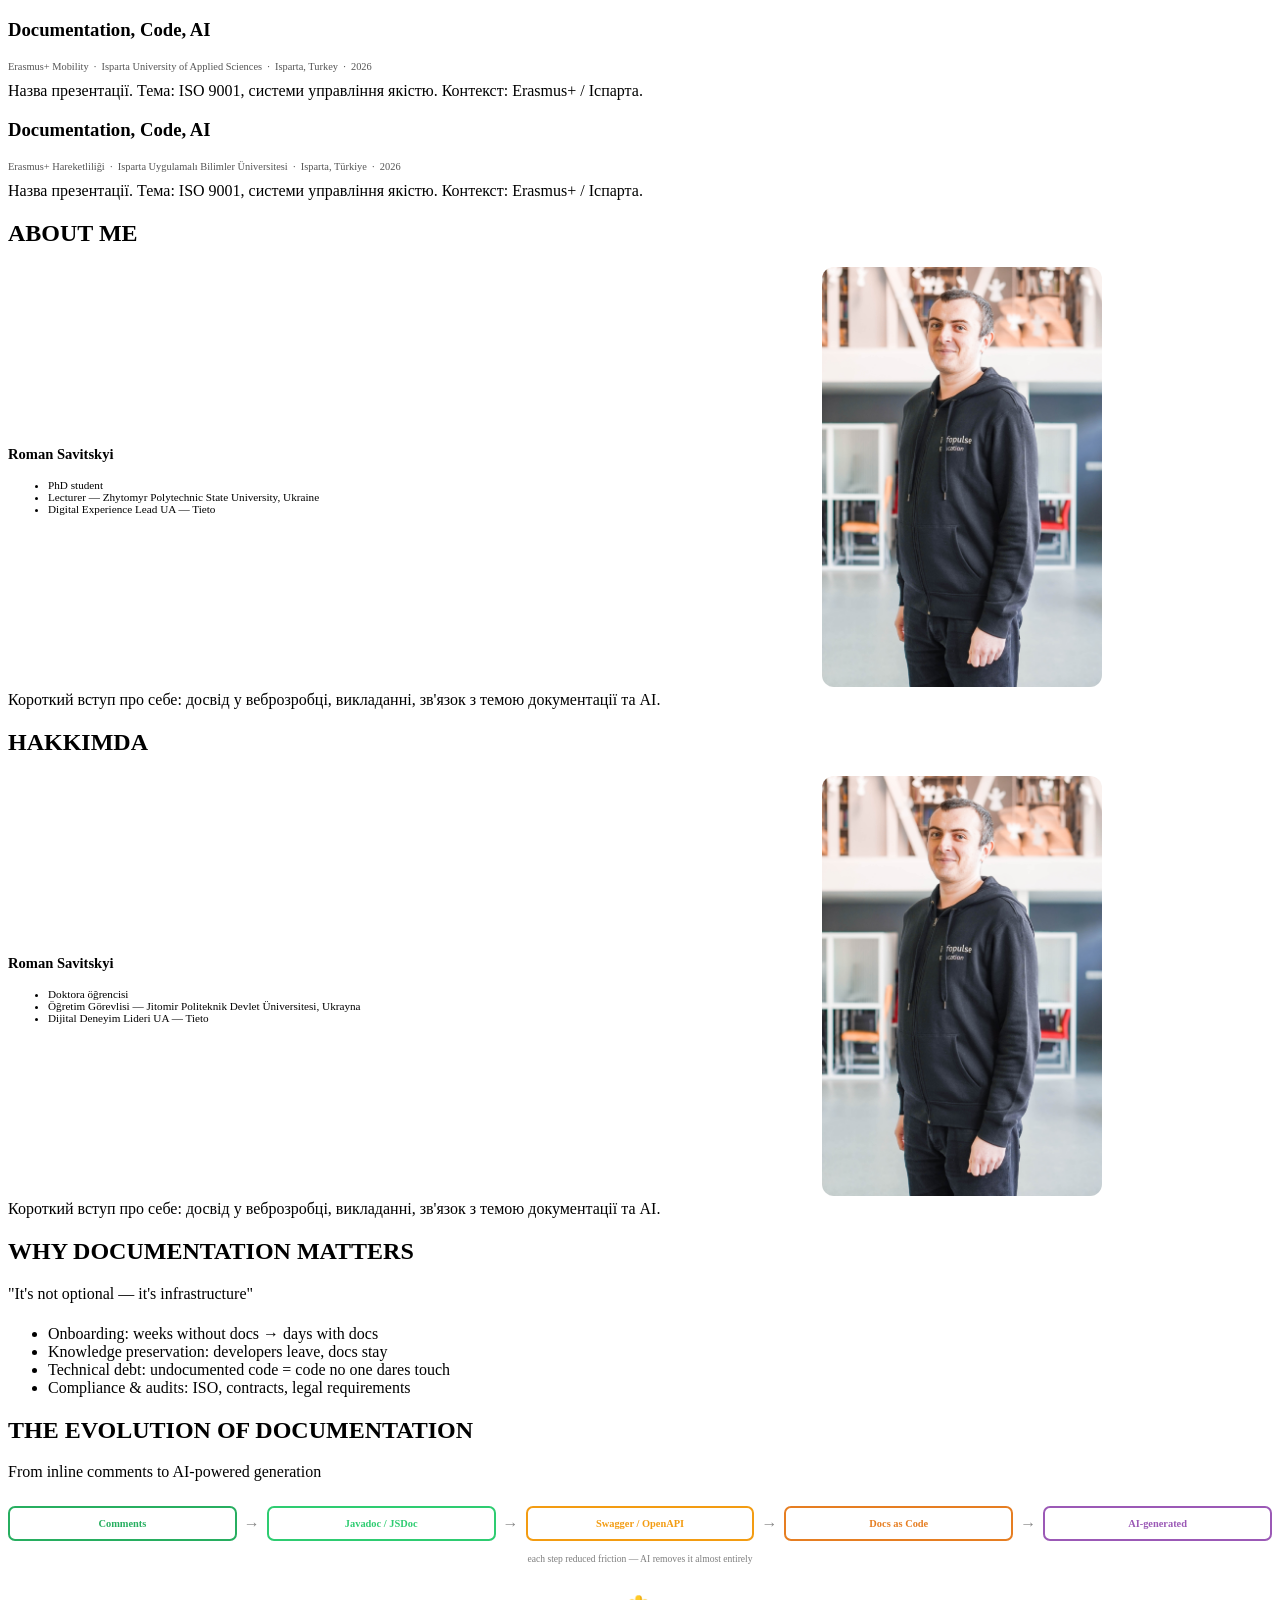
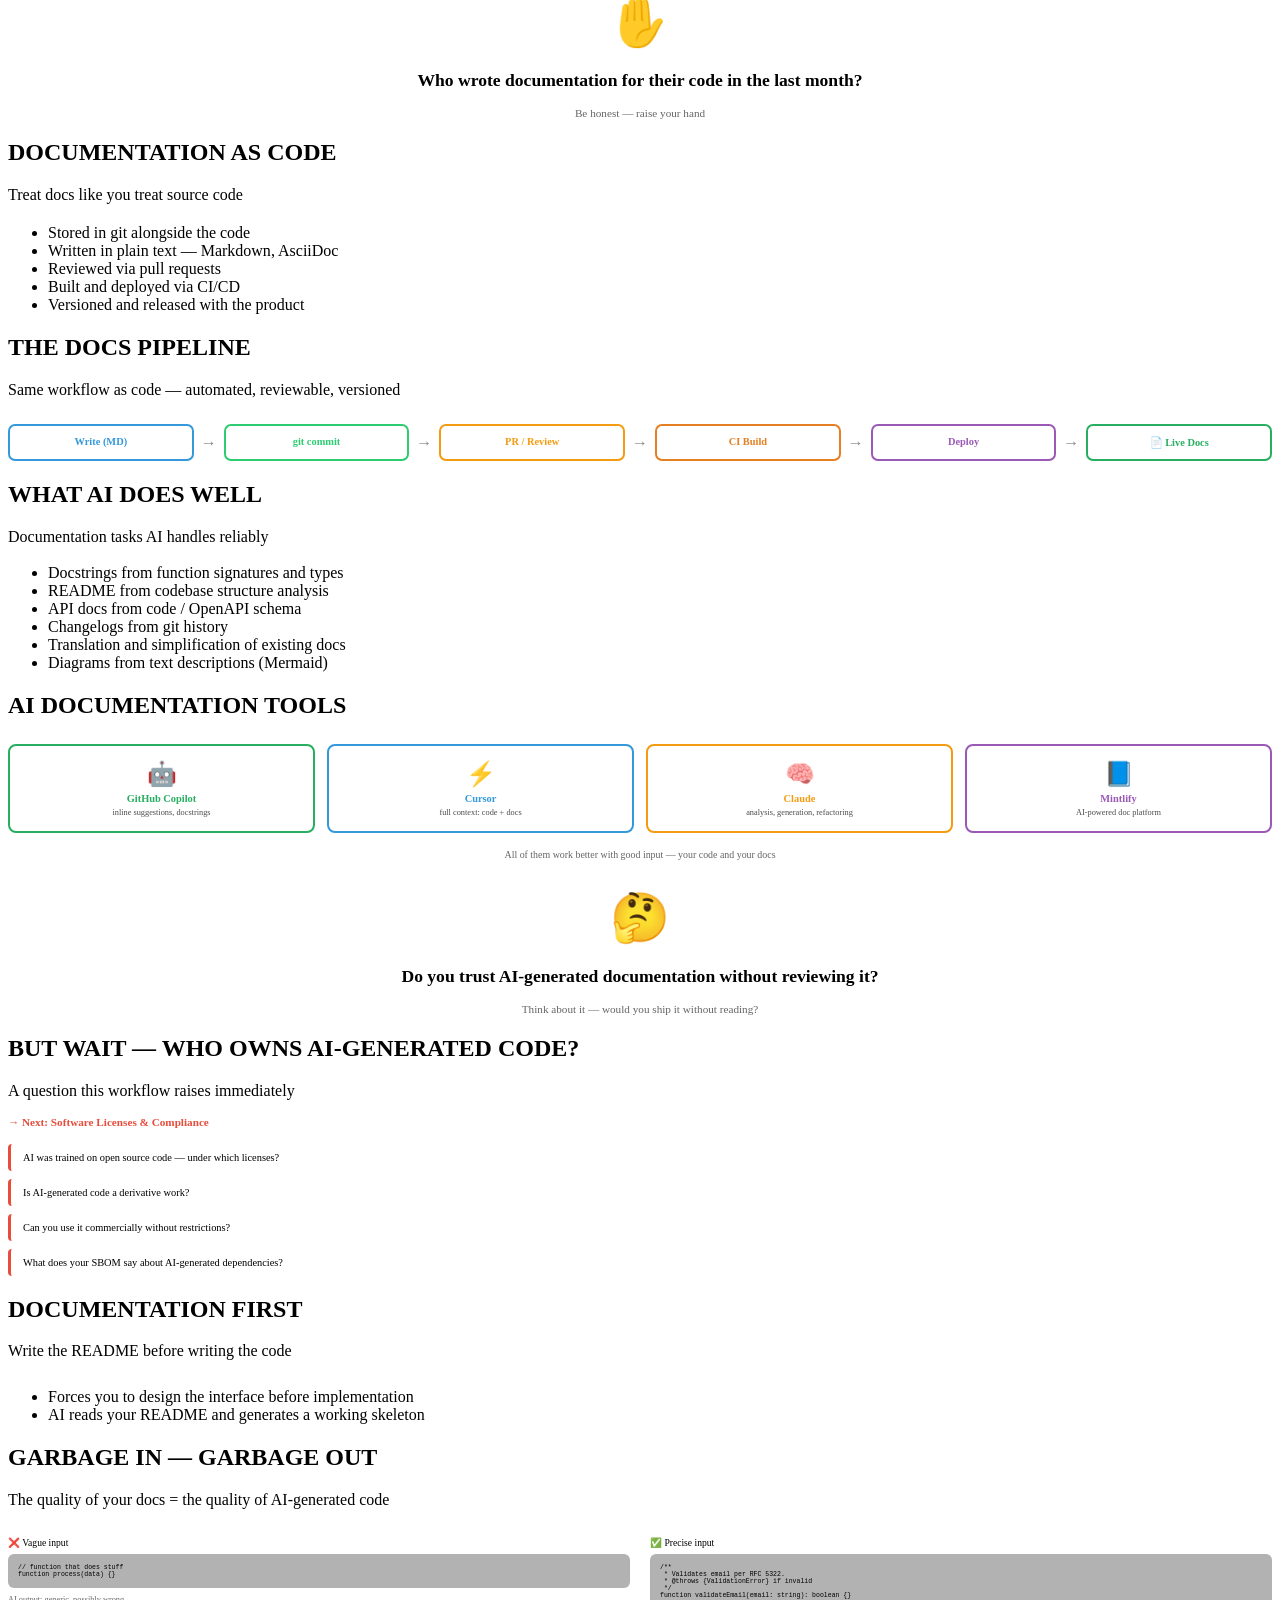
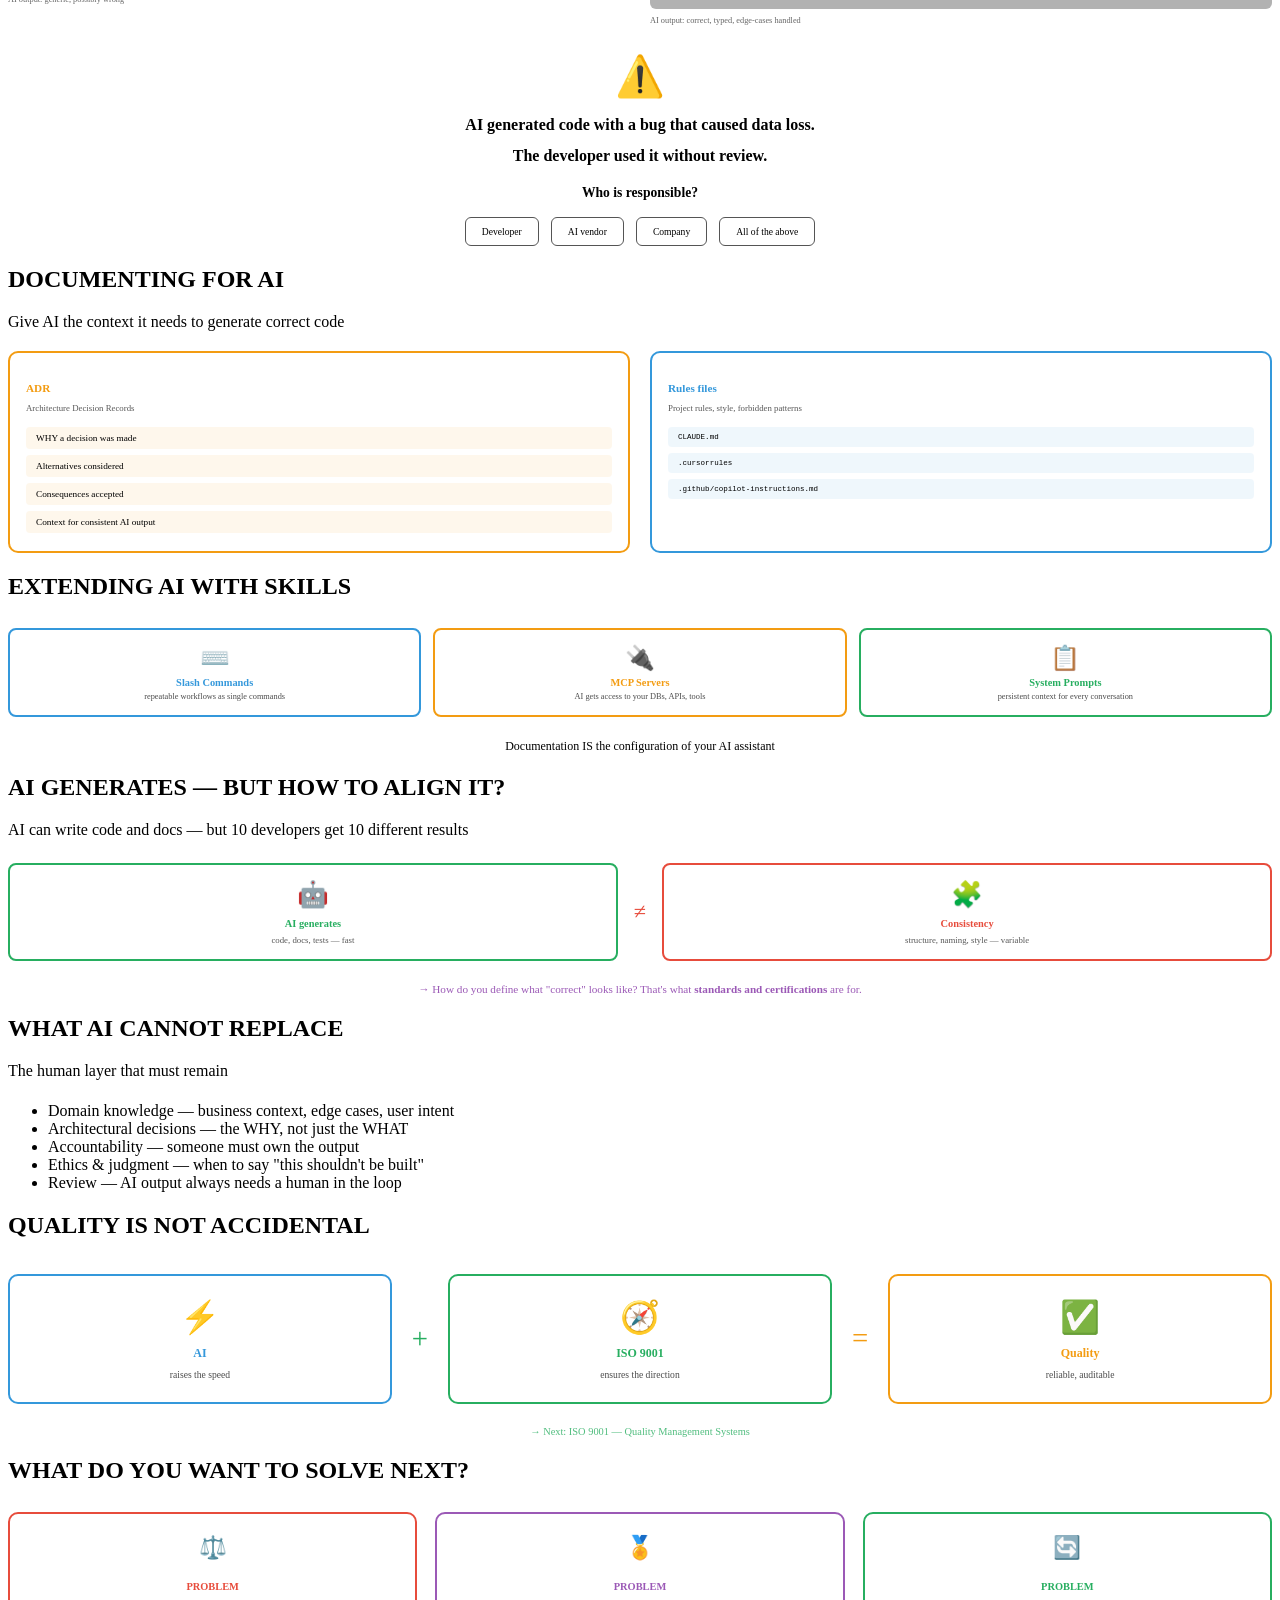
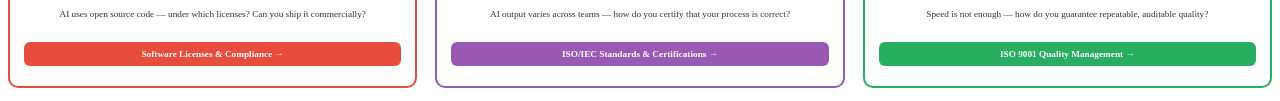
==== commit 5f2fe14d: "feat (english intro)" ====
--- a/index.html
+++ b/index.html
@@ -4,9 +4,12 @@
 <head>
 	<meta charset="utf-8">
 	<meta name="viewport" content="width=device-width, initial-scale=1.0, maximum-scale=1.0, user-scalable=no">
-	<title>Software Licenses &amp; Compliance — Erasmus+</title>
+
+	<title>Documentation, code, AI</title>
+
 	<link rel="stylesheet" href="dist/reveal.css">
 	<link rel="stylesheet" href="dist/theme/ztu.css">
+
 	<link rel="stylesheet" href="plugin/highlight/high-contrast.css">
 </head>
 
@@ -16,2367 +19,418 @@
 		<div class="footer-isparta-logo"></div>
 		<div class="slides">
 
-			<!-- 1. TITLE -->
-			<section>
-				<section>
-					<h1 class="ztu-blue">Software Licenses &amp; Compliance</h1>
-					<p class="ztu-orange">License Types, Terms. Open Source</p>
-					<p style="margin-top: 30px; font-size: 0.7em;">Erasmus+ / Isparta Applied Sciences University</p>
-				<aside class="notes">Назва презентації. Тема: типи ліцензій, умови використання ПЗ, Open Source. Контекст: Erasmus+ / Іспарта.</aside>
-				</section>
-				<section>
-					<h1 class="ztu-blue">Yazılım Lisansları &amp; Uyumluluk</h1>
-					<p class="ztu-orange">Lisans Türleri, Koşulları. Açık Kaynak</p>
-					<p style="margin-top: 30px; font-size: 0.7em;">Erasmus+ / Isparta Uygulamalı Bilimler Üniversitesi</p>
-				<aside class="notes">Назва презентації. Тема: типи ліцензій, умови використання ПЗ, Open Source. Контекст: Erasmus+ / Іспарта.</aside>
-				</section>
-			</section>
-
-			<!-- 2. TYPES OF COMPANIES -->
-			<section>
-				<section>
-					<h2 class="ztu-blue">TYPES OF COMPANIES</h2>
-					<ul class="ztu-list">
-						<li>Outsourcing</li>
-						<li>Product</li>
-						<li>Outstaffing</li>
-						<li>Startup</li>
+			<!-- ===== 1. TITLE ===== -->
+			<section>
+				<section>
+					<h1 class="ztu-blue">Documentation, Code, AI</h1>
+					<p style="margin-top: 20px; font-size: 0.65em; color: #555;">
+						Erasmus+ Mobility &nbsp;·&nbsp; Isparta University of Applied Sciences &nbsp;·&nbsp; Isparta,
+						Turkey
+						&nbsp;·&nbsp; 2026
+					</p>
+					<aside class="notes">Назва презентації. Тема: ISO 9001, системи управління якістю. Контекст:
+						Erasmus+ / Іспарта.</aside>
+				</section>
+				<section>
+					<h1 class="ztu-blue">Documentation, Code, AI</h1>
+					<p style="margin-top: 20px; font-size: 0.65em; color: #555;">
+						Erasmus+ Hareketliliği &nbsp;·&nbsp; Isparta Uygulamalı Bilimler Üniversitesi &nbsp;·&nbsp;
+						Isparta, Türkiye
+						&nbsp;·&nbsp; 2026
+					</p>
+					<aside class="notes">Назва презентації. Тема: ISO 9001, системи управління якістю. Контекст:
+						Erasmus+ / Іспарта.</aside>
+				</section>
+			</section>
+
+			<!-- ===== 2. ABOUT ME ===== -->
+			<section>
+				<section>
+					<h2 class="ztu-blue">ABOUT ME</h2>
+					<div
+						style="display: grid; grid-template-columns: 1fr 1fr; gap: 24px; margin-top: 15px; align-items: center;">
+						<div style="font-size: 0.7em;">
+							<p class="ztu-orange" style="font-weight: bold; font-size: 1.3em; margin-bottom: 16px;">
+								Roman Savitskyi</p>
+							<ul class="ztu-list">
+								<li>PhD student</li>
+								<li>Lecturer — Zhytomyr Polytechnic State University, Ukraine</li>
+								<li>Digital Experience Lead UA — Tieto</li>
+							</ul>
+						</div>
+						<div style="text-align: center;">
+							<img src="examples/assets/Савіцький.jpg"
+								style="max-height: 420px; max-width: 100%; border-radius: 12px; object-fit: cover;">
+						</div>
+					</div>
+					<aside class="notes">Короткий вступ про себе: досвід у веброзробці, викладанні, зв'язок з темою документації та AI.</aside>
+				</section>
+				<section>
+					<h2 class="ztu-blue">HAKKIMDA</h2>
+					<div
+						style="display: grid; grid-template-columns: 1fr 1fr; gap: 24px; margin-top: 15px; align-items: center;">
+						<div style="font-size: 0.7em;">
+							<p class="ztu-orange" style="font-weight: bold; font-size: 1.3em; margin-bottom: 16px;">
+								Roman Savitskyi</p>
+							<ul class="ztu-list">
+								<li>Doktora öğrencisi</li>
+								<li>Öğretim Görevlisi — Jitomir Politeknik Devlet Üniversitesi, Ukrayna</li>
+								<li>Dijital Deneyim Lideri UA — Tieto</li>
+							</ul>
+						</div>
+						<div style="text-align: center;">
+							<img src="examples/assets/Савіцький.jpg"
+								style="max-height: 420px; max-width: 100%; border-radius: 12px; object-fit: cover;">
+						</div>
+					</div>
+					<aside class="notes">Короткий вступ про себе: досвід у веброзробці, викладанні, зв'язок з темою документації та AI.</aside>
+				</section>
+			</section>
+
+			<!-- ===== 3. WHY DOCUMENTATION MATTERS ===== -->
+			<section>
+				<section>
+					<h2 class="ztu-blue">WHY DOCUMENTATION MATTERS</h2>
+					<p class="ztu-orange" style="font-size:1em;margin-top:6px;">"It's not optional — it's infrastructure"</p>
+					<ul class="ztu-list" style="margin-top:22px;">
+						<li><span class="ztu-orange">Onboarding</span>: weeks without docs → days with docs</li>
+						<li><span class="ztu-orange">Knowledge preservation</span>: developers leave, docs stay</li>
+						<li><span class="ztu-orange">Technical debt</span>: undocumented code = code no one dares touch</li>
+						<li><span class="ztu-orange">Compliance & audits</span>: ISO, contracts, legal requirements</li>
 					</ul>
-				<aside class="notes">Чотири типи ІТ-компаній: аутсорс, продукт, аутстаф, стартап. Контекст для розуміння, хто і як стикається з ліцензуванням.</aside>
-				</section>
-				<section>
-					<h2 class="ztu-blue">ŞİRKET TÜRLERİ</h2>
-					<ul class="ztu-list">
-						<li>Dış Kaynak (Outsourcing)</li>
-						<li>Ürün Şirketi</li>
-						<li>Dış Personel (Outstaffing)</li>
-						<li>Girişim (Startup)</li>
+				</section>
+			</section>
+
+			<!-- ===== 4. EVOLUTION ===== -->
+			<section>
+				<section>
+					<h2 class="ztu-blue">THE EVOLUTION OF DOCUMENTATION</h2>
+					<p class="ztu-orange" style="font-size:1em;margin-top:6px;">From inline comments to AI-powered generation</p>
+					<div style="display:flex;align-items:stretch;gap:4px;margin-top:25px;">
+						<div style="flex:1;border:2px solid #27ae60;border-radius:7px;padding:10px 6px;text-align:center;"><div style="color:#27ae60;font-weight:bold;font-size:0.65em;">Comments</div></div>
+						<div style="align-self:center;color:#888;padding:0 3px;">→</div>
+						<div style="flex:1;border:2px solid #2ecc71;border-radius:7px;padding:10px 6px;text-align:center;"><div style="color:#2ecc71;font-weight:bold;font-size:0.65em;">Javadoc / JSDoc</div></div>
+						<div style="align-self:center;color:#888;padding:0 3px;">→</div>
+						<div style="flex:1;border:2px solid #f39c12;border-radius:7px;padding:10px 6px;text-align:center;"><div style="color:#f39c12;font-weight:bold;font-size:0.65em;">Swagger / OpenAPI</div></div>
+						<div style="align-self:center;color:#888;padding:0 3px;">→</div>
+						<div style="flex:1;border:2px solid #e67e22;border-radius:7px;padding:10px 6px;text-align:center;"><div style="color:#e67e22;font-weight:bold;font-size:0.65em;">Docs as Code</div></div>
+						<div style="align-self:center;color:#888;padding:0 3px;">→</div>
+						<div style="flex:1;border:2px solid #9b59b6;border-radius:7px;padding:10px 6px;text-align:center;"><div style="color:#9b59b6;font-weight:bold;font-size:0.65em;">AI-generated</div></div>
+					</div>
+					<p style="font-size:0.6em;opacity:0.5;margin-top:12px;text-align:center;">each step reduced friction — AI removes it almost entirely</p>
+				</section>
+			</section>
+
+			<!-- ===== 5. INTERACTIVE Q1 ===== -->
+			<section>
+				<section>
+					<div style="text-align:center;margin-top:30px;">
+						<div style="font-size:3em;margin-bottom:20px;">✋</div>
+						<h2 class="ztu-orange" style="font-size:1.1em;">Who wrote documentation for their code in the last month?</h2>
+						<p style="font-size:0.7em;opacity:0.6;margin-top:16px;">Be honest — raise your hand</p>
+					</div>
+				</section>
+			</section>
+
+			<!-- ===== 6. DOCS AS CODE ===== -->
+			<section>
+				<section>
+					<h2 class="ztu-blue">DOCUMENTATION AS CODE</h2>
+					<p class="ztu-orange" style="font-size:1em;margin-top:6px;">Treat docs like you treat source code</p>
+					<ul class="ztu-list" style="margin-top:20px;">
+						<li>Stored in <span class="ztu-orange">git</span> alongside the code</li>
+						<li>Written in plain text — <span class="ztu-orange">Markdown</span>, AsciiDoc</li>
+						<li>Reviewed via <span class="ztu-orange">pull requests</span></li>
+						<li>Built and deployed via <span class="ztu-orange">CI/CD</span></li>
+						<li>Versioned and released <span class="ztu-orange">with the product</span></li>
 					</ul>
-				<aside class="notes">Чотири типи ІТ-компаній: аутсорс, продукт, аутстаф, стартап. Контекст для розуміння, хто і як стикається з ліцензуванням.</aside>
-				</section>
-			</section>
-
-			<!-- 3. WHO NEEDS TO UNDERSTAND LICENSES -->
-			<section>
-				<section>
-					<h2 class="ztu-blue">WHO NEEDS TO UNDERSTAND LICENSES?</h2>
-					<ul class="ztu-list" style="margin-top: 30px;">
-						<li><span class="ztu-orange">Outsourcing</span> — using proprietary software licenses, working under contracts</li>
-						<li><span class="ztu-orange">Product</span> — licensing your own product or its components</li>
-						<li><span class="ztu-orange">Outstaffing</span> — using client licenses + product licensing depending on type</li>
-						<li><span class="ztu-orange">Startup</span> — using licenses at minimal cost</li>
+				</section>
+			</section>
+
+			<!-- ===== 8. PIPELINE ===== -->
+			<section>
+				<section>
+					<h2 class="ztu-blue">THE DOCS PIPELINE</h2>
+					<p class="ztu-orange" style="font-size:1em;margin-top:6px;">Same workflow as code — automated, reviewable, versioned</p>
+					<div style="display:flex;align-items:stretch;gap:4px;margin-top:25px;">
+						<div style="flex:1;border:2px solid #3498db;border-radius:7px;padding:10px 6px;text-align:center;"><div style="color:#3498db;font-weight:bold;font-size:0.65em;">Write (MD)</div></div>
+						<div style="align-self:center;color:#888;padding:0 3px;">→</div>
+						<div style="flex:1;border:2px solid #2ecc71;border-radius:7px;padding:10px 6px;text-align:center;"><div style="color:#2ecc71;font-weight:bold;font-size:0.65em;">git commit</div></div>
+						<div style="align-self:center;color:#888;padding:0 3px;">→</div>
+						<div style="flex:1;border:2px solid #f39c12;border-radius:7px;padding:10px 6px;text-align:center;"><div style="color:#f39c12;font-weight:bold;font-size:0.65em;">PR / Review</div></div>
+						<div style="align-self:center;color:#888;padding:0 3px;">→</div>
+						<div style="flex:1;border:2px solid #e67e22;border-radius:7px;padding:10px 6px;text-align:center;"><div style="color:#e67e22;font-weight:bold;font-size:0.65em;">CI Build</div></div>
+						<div style="align-self:center;color:#888;padding:0 3px;">→</div>
+						<div style="flex:1;border:2px solid #9b59b6;border-radius:7px;padding:10px 6px;text-align:center;"><div style="color:#9b59b6;font-weight:bold;font-size:0.65em;">Deploy</div></div>
+						<div style="align-self:center;color:#888;padding:0 3px;">→</div>
+						<div style="flex:1;border:2px solid #27ae60;border-radius:7px;padding:10px 6px;text-align:center;"><div style="color:#27ae60;font-weight:bold;font-size:0.65em;">📄 Live Docs</div></div>
+					</div>
+				</section>
+			</section>
+
+			<!-- ===== 9. AI GENERATES DOCS ===== -->
+			<section>
+				<section>
+					<h2 class="ztu-blue">WHAT AI DOES WELL</h2>
+					<p class="ztu-orange" style="font-size:1em;margin-top:6px;">Documentation tasks AI handles reliably</p>
+					<ul class="ztu-list" style="margin-top:18px;">
+						<li><span class="ztu-green">Docstrings</span> from function signatures and types</li>
+						<li><span class="ztu-green">README</span> from codebase structure analysis</li>
+						<li><span class="ztu-green">API docs</span> from code / OpenAPI schema</li>
+						<li><span class="ztu-green">Changelogs</span> from git history</li>
+						<li><span class="ztu-green">Translation</span> and simplification of existing docs</li>
+						<li><span class="ztu-green">Diagrams</span> from text descriptions (Mermaid)</li>
 					</ul>
-				<aside class="notes">Пояснює, чому кожен тип компанії має розуміти ліцензії — різні ролі та сценарії використання.</aside>
-				</section>
-				<section>
-					<h2 class="ztu-blue">LİSANSLARI KİM ANLAMALIDIR?</h2>
-					<ul class="ztu-list" style="margin-top: 30px;">
-						<li><span class="ztu-orange">Dış Kaynak</span> — tescilli yazılım lisansları kullanmak, sözleşmeler kapsamında çalışmak</li>
-						<li><span class="ztu-orange">Ürün Şirketi</span> — kendi ürününü veya bileşenlerini lisanslamak</li>
-						<li><span class="ztu-orange">Dış Personel</span> — müşteri lisansları + türüne göre ürün lisanslaması</li>
-						<li><span class="ztu-orange">Girişim</span> — minimum maliyetle lisans kullanımı</li>
+				</section>
+			</section>
+
+			<!-- ===== 10. AI TOOLS ===== -->
+			<section>
+				<section>
+					<h2 class="ztu-blue">AI DOCUMENTATION TOOLS</h2>
+					<div style="display:flex;gap:12px;margin-top:25px;">
+						<div style="flex:1;border:2px solid #27ae60;border-radius:8px;padding:14px 10px;text-align:center;">
+							<div style="font-size:1.5em;margin-bottom:5px;">🤖</div>
+							<div style="color:#27ae60;font-weight:bold;font-size:0.65em;">GitHub Copilot</div>
+							<div style="font-size:0.52em;opacity:0.7;margin-top:4px;">inline suggestions, docstrings</div>
+						</div>
+						<div style="flex:1;border:2px solid #3498db;border-radius:8px;padding:14px 10px;text-align:center;">
+							<div style="font-size:1.5em;margin-bottom:5px;">⚡</div>
+							<div style="color:#3498db;font-weight:bold;font-size:0.65em;">Cursor</div>
+							<div style="font-size:0.52em;opacity:0.7;margin-top:4px;">full context: code + docs</div>
+						</div>
+						<div style="flex:1;border:2px solid #f39c12;border-radius:8px;padding:14px 10px;text-align:center;">
+							<div style="font-size:1.5em;margin-bottom:5px;">🧠</div>
+							<div style="color:#f39c12;font-weight:bold;font-size:0.65em;">Claude</div>
+							<div style="font-size:0.52em;opacity:0.7;margin-top:4px;">analysis, generation, refactoring</div>
+						</div>
+						<div style="flex:1;border:2px solid #9b59b6;border-radius:8px;padding:14px 10px;text-align:center;">
+							<div style="font-size:1.5em;margin-bottom:5px;">📘</div>
+							<div style="color:#9b59b6;font-weight:bold;font-size:0.65em;">Mintlify</div>
+							<div style="font-size:0.52em;opacity:0.7;margin-top:4px;">AI-powered doc platform</div>
+						</div>
+					</div>
+					<p style="font-size:0.62em;opacity:0.6;margin-top:16px;text-align:center;">All of them work better with good input — your code and your docs</p>
+				</section>
+			</section>
+
+			<!-- ===== 11. INTERACTIVE Q2 ===== -->
+			<section>
+				<section>
+					<div style="text-align:center;margin-top:30px;">
+						<div style="font-size:3em;margin-bottom:20px;">🤔</div>
+						<h2 class="ztu-orange" style="font-size:1.1em;">Do you trust AI-generated documentation without reviewing it?</h2>
+						<p style="font-size:0.7em;opacity:0.6;margin-top:16px;">Think about it — would you ship it without reading?</p>
+					</div>
+				</section>
+			</section>
+
+			<!-- ===== 12. BRIDGE LICENSES ===== -->
+			<section>
+				<section>
+					<h2 class="ztu-blue">BUT WAIT — WHO OWNS AI-GENERATED CODE?</h2>
+					<p class="ztu-orange" style="font-size:1em;margin-top:6px;">A question this workflow raises immediately</p>
+					<p style="color:#e74c3c;font-weight:bold;font-size:0.7em;margin-bottom:16px;">→ Next: Software Licenses & Compliance</p>
+						<div style="background:rgba(255,255,255,0.05);border-left:3px solid #e74c3c;border-radius:4px;padding:8px 12px;margin-bottom:8px;font-size:0.65em;">AI was trained on open source code — under which licenses?</div>
+						<div style="background:rgba(255,255,255,0.05);border-left:3px solid #e74c3c;border-radius:4px;padding:8px 12px;margin-bottom:8px;font-size:0.65em;">Is AI-generated code a derivative work?</div>
+						<div style="background:rgba(255,255,255,0.05);border-left:3px solid #e74c3c;border-radius:4px;padding:8px 12px;margin-bottom:8px;font-size:0.65em;">Can you use it commercially without restrictions?</div>
+						<div style="background:rgba(255,255,255,0.05);border-left:3px solid #e74c3c;border-radius:4px;padding:8px 12px;margin-bottom:8px;font-size:0.65em;">What does your SBOM say about AI-generated dependencies?</div>
+				</section>
+			</section>
+
+			<!-- ===== 13. DOCS FIRST ===== -->
+			<section>
+				<section>
+					<h2 class="ztu-blue">DOCUMENTATION FIRST</h2>
+					<p class="ztu-orange" style="font-size:1em;margin-top:6px;">Write the README before writing the code</p>
+					<ul class="ztu-list" style="margin-top:28px;">
+						<li>Forces you to design the <span class="ztu-orange">interface before implementation</span></li>
+						<li>AI reads your README and generates a working skeleton</li>
 					</ul>
-				<aside class="notes">Пояснює, чому кожен тип компанії має розуміти ліцензії — різні ролі та сценарії використання.</aside>
-				</section>
-			</section>
-
-			<!-- 4. LICENSE DEFINITION -->
-			<section>
-				<section>
-					<h2 class="ztu-blue">LICENSE</h2>
-					<p class="ztu-orange" style="font-size: 1.2em;">An agreement that grants the right to use software</p>
-					<ul class="ztu-list" style="margin-top: 30px;">
-						<li>Right to copy</li>
-						<li>Right to modify</li>
-						<li>Right to sublicense</li>
-						<li>Right to distribute</li>
+				</section>
+			</section>
+
+			<!-- ===== 14. QUALITY MATTERS ===== -->
+			<section>
+				<section>
+					<h2 class="ztu-blue">GARBAGE IN — GARBAGE OUT</h2>
+					<p class="ztu-orange" style="font-size:1em;margin-top:6px;">The quality of your docs = the quality of AI-generated code</p>
+					<div style="display:grid;grid-template-columns:1fr 1fr;gap:20px;margin-top:18px;">
+						<div>
+							<p class="ztu-red" style="font-size:0.6em;margin-bottom:6px;">❌ Vague input</p>
+							<pre style="font-size:0.5em;background:rgba(0,0,0,0.3);padding:10px;border-radius:6px;">// function that does stuff
+function process(data) {}</pre>
+							<p style="font-size:0.52em;opacity:0.6;margin-top:6px;">AI output: generic, possibly wrong</p>
+						</div>
+						<div>
+							<p class="ztu-green" style="font-size:0.6em;margin-bottom:6px;">✅ Precise input</p>
+							<pre style="font-size:0.5em;background:rgba(0,0,0,0.3);padding:10px;border-radius:6px;">/**
+ * Validates email per RFC 5322.
+ * @throws {ValidationError} if invalid
+ */
+function validateEmail(email: string): boolean {}</pre>
+							<p style="font-size:0.52em;opacity:0.6;margin-top:6px;">AI output: correct, typed, edge-cases handled</p>
+						</div>
+					</div>
+				</section>
+			</section>
+
+			<!-- ===== 15. INTERACTIVE Q3 ===== -->
+			<section>
+				<section>
+					<div style="text-align:center;margin-top:20px;">
+						<div style="font-size:2.5em;margin-bottom:16px;">⚠️</div>
+						<h2 class="ztu-orange" style="font-size:1em;">AI generated code with a bug that caused data loss.</h2>
+						<h2 class="ztu-orange" style="font-size:1em;margin-top:10px;">The developer used it without review.</h2>
+						<p class="ztu-blue" style="margin-top:20px;font-size:0.85em;font-weight:bold;">Who is responsible?</p>
+					<div style="display:flex;gap:12px;justify-content:center;margin-top:16px;">
+						<div style="border:1px solid #555;border-radius:6px;padding:8px 16px;font-size:0.6em;">Developer</div>
+						<div style="border:1px solid #555;border-radius:6px;padding:8px 16px;font-size:0.6em;">AI vendor</div>
+						<div style="border:1px solid #555;border-radius:6px;padding:8px 16px;font-size:0.6em;">Company</div>
+						<div style="border:1px solid #555;border-radius:6px;padding:8px 16px;font-size:0.6em;">All of the above</div>
+					</div>
+				</div>
+				</section>
+			</section>
+
+			<!-- ===== 16. RULES ===== -->
+			<section>
+				<section>
+					<h2 class="ztu-blue">DOCUMENTING FOR AI</h2>
+					<p class="ztu-orange" style="font-size:1em;margin-top:6px;">Give AI the context it needs to generate correct code</p>
+					<div style="display:grid;grid-template-columns:1fr 1fr;gap:20px;margin-top:20px;">
+						<div style="border:2px solid #f39c12;border-radius:10px;padding:18px 16px;">
+							<p style="color:#f39c12;font-weight:bold;font-size:0.7em;margin-bottom:4px;">ADR</p>
+							<p style="font-size:0.55em;opacity:0.65;margin-bottom:14px;">Architecture Decision Records</p>
+							<div style="background:rgba(243,156,18,0.08);border-radius:4px;padding:6px 10px;margin-bottom:6px;font-size:0.58em;">WHY a decision was made</div>
+							<div style="background:rgba(243,156,18,0.08);border-radius:4px;padding:6px 10px;margin-bottom:6px;font-size:0.58em;">Alternatives considered</div>
+							<div style="background:rgba(243,156,18,0.08);border-radius:4px;padding:6px 10px;margin-bottom:6px;font-size:0.58em;">Consequences accepted</div>
+							<div style="background:rgba(243,156,18,0.08);border-radius:4px;padding:6px 10px;font-size:0.58em;">Context for consistent AI output</div>
+						</div>
+						<div style="border:2px solid #3498db;border-radius:10px;padding:18px 16px;">
+							<p style="color:#3498db;font-weight:bold;font-size:0.7em;margin-bottom:4px;">Rules files</p>
+							<p style="font-size:0.55em;opacity:0.65;margin-bottom:14px;">Project rules, style, forbidden patterns</p>
+							<div style="background:rgba(52,152,219,0.08);border-radius:4px;padding:6px 10px;margin-bottom:6px;font-size:0.58em;font-family:monospace;">CLAUDE.md</div>
+							<div style="background:rgba(52,152,219,0.08);border-radius:4px;padding:6px 10px;margin-bottom:6px;font-size:0.58em;font-family:monospace;">.cursorrules</div>
+							<div style="background:rgba(52,152,219,0.08);border-radius:4px;padding:6px 10px;font-size:0.58em;font-family:monospace;">.github/copilot-instructions.md</div>
+						</div>
+					</div>
+				</section>
+			</section>
+
+			<!-- ===== 17. SKILLS AND MCP ===== -->
+			<section>
+				<section>
+					<h2 class="ztu-blue">EXTENDING AI WITH SKILLS</h2>
+					<div style="display:flex;gap:12px;margin-top:28px;">
+						<div style="flex:1;border:2px solid #3498db;border-radius:8px;padding:14px 10px;text-align:center;">
+							<div style="font-size:1.5em;margin-bottom:5px;">⌨️</div>
+							<div style="color:#3498db;font-weight:bold;font-size:0.65em;">Slash Commands</div>
+							<div style="font-size:0.52em;opacity:0.7;margin-top:4px;">repeatable workflows as single commands</div>
+						</div>
+						<div style="flex:1;border:2px solid #f39c12;border-radius:8px;padding:14px 10px;text-align:center;">
+							<div style="font-size:1.5em;margin-bottom:5px;">🔌</div>
+							<div style="color:#f39c12;font-weight:bold;font-size:0.65em;">MCP Servers</div>
+							<div style="font-size:0.52em;opacity:0.7;margin-top:4px;">AI gets access to your DBs, APIs, tools</div>
+						</div>
+						<div style="flex:1;border:2px solid #27ae60;border-radius:8px;padding:14px 10px;text-align:center;">
+							<div style="font-size:1.5em;margin-bottom:5px;">📋</div>
+							<div style="color:#27ae60;font-weight:bold;font-size:0.65em;">System Prompts</div>
+							<div style="font-size:0.52em;opacity:0.7;margin-top:4px;">persistent context for every conversation</div>
+						</div>
+					</div>
+					<p class="ztu-orange" style="margin-top:22px;font-size:0.75em;text-align:center;">Documentation IS the configuration of your AI assistant</p>
+				</section>
+			</section>
+
+			<!-- ===== 18. BRIDGE ISO IEC ===== -->
+			<section>
+				<section>
+					<h2 class="ztu-blue">AI GENERATES — BUT HOW TO ALIGN IT?</h2>
+					<p class="ztu-orange" style="font-size:1em;margin-top:6px;">AI can write code and docs — but 10 developers get 10 different results</p>
+					<div style="display:flex;gap:16px;margin-top:24px;">
+						<div style="flex:1;border:2px solid #27ae60;border-radius:8px;padding:14px 12px;text-align:center;">
+							<div style="font-size:1.6em;margin-bottom:8px;">🤖</div>
+							<div style="color:#27ae60;font-size:0.65em;font-weight:bold;">AI generates</div>
+							<div style="font-size:0.55em;opacity:0.65;margin-top:6px;">code, docs, tests — fast</div>
+						</div>
+						<div style="align-self:center;font-size:1.4em;color:#e74c3c;">≠</div>
+						<div style="flex:1;border:2px solid #e74c3c;border-radius:8px;padding:14px 12px;text-align:center;">
+							<div style="font-size:1.6em;margin-bottom:8px;">🧩</div>
+							<div style="color:#e74c3c;font-size:0.65em;font-weight:bold;">Consistency</div>
+							<div style="font-size:0.55em;opacity:0.65;margin-top:6px;">structure, naming, style — variable</div>
+						</div>
+					</div>
+					<p style="color:#9b59b6;font-size:0.7em;margin-top:22px;text-align:center;">→ How do you define what "correct" looks like? That's what <strong>standards and certifications</strong> are for.</p>
+				</section>
+			</section>
+
+			<!-- ===== 19. REALITY CHECK ===== -->
+			<section>
+				<section>
+					<h2 class="ztu-blue">WHAT AI CANNOT REPLACE</h2>
+					<p class="ztu-orange" style="font-size:1em;margin-top:6px;">The human layer that must remain</p>
+					<ul class="ztu-list" style="margin-top:22px;">
+						<li><span class="ztu-red">Domain knowledge</span> — business context, edge cases, user intent</li>
+						<li><span class="ztu-red">Architectural decisions</span> — the WHY, not just the WHAT</li>
+						<li><span class="ztu-red">Accountability</span> — someone must own the output</li>
+						<li><span class="ztu-red">Ethics & judgment</span> — when to say "this shouldn't be built"</li>
+						<li><span class="ztu-orange">Review</span> — AI output always needs a human in the loop</li>
 					</ul>
-				<aside class="notes">Ліцензія — угода, що визначає права на ПЗ: копіювання, модифікація, субліцензування, поширення.</aside>
-				</section>
-				<section>
-					<h2 class="ztu-blue">LİSANS</h2>
-					<p class="ztu-orange" style="font-size: 1.2em;">Yazılımı kullanma hakkı veren bir anlaşma</p>
-					<ul class="ztu-list" style="margin-top: 30px;">
-						<li>Kopyalama hakkı</li>
-						<li>Değiştirme hakkı</li>
-						<li>Alt lisanslama hakkı</li>
-						<li>Dağıtma hakkı</li>
-					</ul>
-				<aside class="notes">Ліцензія — угода, що визначає права на ПЗ: копіювання, модифікація, субліцензування, поширення.</aside>
-				</section>
-			</section>
-
-			<!-- 5. TYPES OF COMMERCIAL LICENSES -->
-			<section>
-				<section>
-					<h2 class="ztu-blue">TYPES OF COMMERCIAL LICENSES</h2>
-					<ul class="ztu-list">
-						<li><span class="ztu-orange">OEM</span> — Pre-installed software</li>
-						<li><span class="ztu-orange">FPP</span> — Full Package Product</li>
-						<li><span class="ztu-orange">Volume Licensing</span> — Corporate licensing</li>
-						<li><span class="ztu-orange">Subscription</span> — Subscription-based</li>
-					</ul>
-				<aside class="notes">Чотири основні комерційні моделі: OEM (вбудована), FPP (роздрібна), Volume (корпоративна), Subscription (підписка).</aside>
-				</section>
-				<section>
-					<h2 class="ztu-blue">TİCARİ LİSANS TÜRLERİ</h2>
-					<ul class="ztu-list">
-						<li><span class="ztu-orange">OEM</span> — Önceden yüklenmiş yazılım</li>
-						<li><span class="ztu-orange">FPP</span> — Tam Ürün Paketi</li>
-						<li><span class="ztu-orange">Toplu Lisanslama</span> — Kurumsal lisanslama</li>
-						<li><span class="ztu-orange">Abonelik</span> — Abonelik tabanlı</li>
-					</ul>
-				<aside class="notes">Чотири основні комерційні моделі: OEM (вбудована), FPP (роздрібна), Volume (корпоративна), Subscription (підписка).</aside>
-				</section>
-			</section>
-
-			<!-- 6. OEM -->
-			<section>
-				<section>
-					<h2 class="ztu-blue">OEM (Original Equipment Manufacturer)</h2>
-					<ul class="ztu-list">
-						<li>Tied to a specific device</li>
-						<li>Cannot be transferred to another computer</li>
-						<li>Cheapest option</li>
-						<li>Installed by the manufacturer</li>
-					</ul>
-					<p class="ztu-orange" style="margin-top: 20px;">Example: Windows on a new Dell/HP/Lenovo laptop</p>
-				<aside class="notes">OEM прив'язана до конкретного пристрою. Не можна перенести. Найдешевша. Приклад: Windows на новому ноутбуці.</aside>
-				</section>
-				<section>
-					<h2 class="ztu-blue">OEM (Özgün Ekipman Üreticisi)</h2>
-					<ul class="ztu-list">
-						<li>Belirli bir cihaza bağlı</li>
-						<li>Başka bir bilgisayara aktarılamaz</li>
-						<li>En ucuz seçenek</li>
-						<li>Üretici tarafından yüklenir</li>
-					</ul>
-					<p class="ztu-orange" style="margin-top: 20px;">Örnek: Yeni Dell/HP/Lenovo dizüstü bilgisayarda Windows</p>
-				<aside class="notes">OEM прив'язана до конкретного пристрою. Не можна перенести. Найдешевша. Приклад: Windows на новому ноутбуці.</aside>
-				</section>
-			</section>
-
-			<!-- 7. FPP -->
-			<section>
-				<section>
-					<h2 class="ztu-blue">FPP (Full Package Product)</h2>
-					<ul class="ztu-list">
-						<li>Retail (boxed) version</li>
-						<li>Can be transferred to another PC</li>
-						<li>Full documentation and support</li>
-						<li>Most expensive option</li>
-					</ul>
-					<p class="ztu-orange" style="margin-top: 20px;">Example: Microsoft Office from a store</p>
-				<aside class="notes">FPP — повна роздрібна версія. Можна перенести на інший ПК. Найдорожча. Приклад: Microsoft Office з магазину.</aside>
-				</section>
-				<section>
-					<h2 class="ztu-blue">FPP (Tam Ürün Paketi)</h2>
-					<ul class="ztu-list">
-						<li>Perakende (kutulu) sürüm</li>
-						<li>Başka bir bilgisayara aktarılabilir</li>
-						<li>Tam belgeler ve destek</li>
-						<li>En pahalı seçenek</li>
-					</ul>
-					<p class="ztu-orange" style="margin-top: 20px;">Örnek: Mağazadan Microsoft Office</p>
-				<aside class="notes">FPP — повна роздрібна версія. Можна перенести на інший ПК. Найдорожча. Приклад: Microsoft Office з магазину.</aside>
-				</section>
-			</section>
-
-			<!-- 8. VOLUME LICENSING -->
-			<section>
-				<section>
-					<h2 class="ztu-blue">VOLUME LICENSING</h2>
-					<ul class="ztu-list">
-						<li>For organizations (5+ licenses)</li>
-						<li>Discounts at high volumes</li>
-						<li>Centralized management</li>
-						<li>Flexible payment terms</li>
-					</ul>
-					<p class="ztu-orange" style="margin-top: 20px;">Programs: Microsoft Open License, Enterprise Agreement</p>
-				<aside class="notes">Для організацій від 5 ліцензій. Централізоване управління, знижки при обсязі. Програми: Microsoft Open License, Enterprise Agreement.</aside>
-				</section>
-				<section>
-					<h2 class="ztu-blue">TOPLU LİSANSLAMA</h2>
-					<ul class="ztu-list">
-						<li>Kuruluşlar için (5+ lisans)</li>
-						<li>Yüksek hacimlerde indirimler</li>
-						<li>Merkezi yönetim</li>
-						<li>Esnek ödeme koşulları</li>
-					</ul>
-					<p class="ztu-orange" style="margin-top: 20px;">Programlar: Microsoft Open License, Enterprise Agreement</p>
-				<aside class="notes">Для організацій від 5 ліцензій. Централізоване управління, знижки при обсязі. Програми: Microsoft Open License, Enterprise Agreement.</aside>
-				</section>
-			</section>
-
-			<!-- 9. SUBSCRIPTION -->
-			<section>
-				<section>
-					<h2 class="ztu-blue">SUBSCRIPTION</h2>
-					<ul class="ztu-list">
-						<li>Monthly / annual payment</li>
-						<li>Always the latest version</li>
-						<li>Cloud-based services</li>
-						<li>Access ends if payment stops</li>
-					</ul>
-					<p class="ztu-orange" style="margin-top: 20px;">Examples: Microsoft 365, Adobe Creative Cloud, JetBrains</p>
-				<aside class="notes">Щомісячна або щорічна оплата. Завжди актуальна версія. Хмарні сервіси. Доступ зникає при несплаті.</aside>
-				</section>
-				<section>
-					<h2 class="ztu-blue">ABONELİK</h2>
-					<ul class="ztu-list">
-						<li>Aylık / yıllık ödeme</li>
-						<li>Her zaman en son sürüm</li>
-						<li>Bulut tabanlı hizmetler</li>
-						<li>Ödeme durduğunda erişim sona erer</li>
-					</ul>
-					<p class="ztu-orange" style="margin-top: 20px;">Örnekler: Microsoft 365, Adobe Creative Cloud, JetBrains</p>
-				<aside class="notes">Щомісячна або щорічна оплата. Завжди актуальна версія. Хмарні сервіси. Доступ зникає при несплаті.</aside>
-				</section>
-			</section>
-
-			<!-- 10. OPENNESS SPECTRUM -->
-			<section>
-				<section>
-					<h2 class="ztu-blue">OPENNESS SPECTRUM OF LICENSES</h2>
-					<div style="display: flex; justify-content: space-between; align-items: center; margin-top: 40px; font-size: 0.7em;">
-						<div style="text-align: center; padding: 10px;">
-							<div style="background: #dc2626; padding: 15px; border-radius: 8px;">Trade Secret</div>
-							<p>Closed</p>
-						</div>
-						<div style="text-align: center; padding: 10px;">
-							<div style="background: #ea580c; padding: 15px; border-radius: 8px;">Proprietary</div>
-							<p>Proprietary</p>
-						</div>
-						<div style="text-align: center; padding: 10px;">
-							<div style="background: #ca8a04; padding: 15px; border-radius: 8px;">Freeware</div>
-							<p>Free</p>
-						</div>
-						<div style="text-align: center; padding: 10px;">
-							<div style="background: #16a34a; padding: 15px; border-radius: 8px;">Permissive</div>
-							<p>MIT, BSD, Apache</p>
-						</div>
-						<div style="text-align: center; padding: 10px;">
-							<div style="background: #2563eb; padding: 15px; border-radius: 8px;">Copyleft</div>
-							<p>GPL</p>
-						</div>
-						<div style="text-align: center; padding: 10px;">
-							<div style="background: #7c3aed; padding: 15px; border-radius: 8px;">Public Domain</div>
-							<p>CC0</p>
-						</div>
-					</div>
-				<aside class="notes">Візуальна шкала від повністю закритого (Trade Secret) до повністю відкритого (Public Domain / CC0).</aside>
-				</section>
-				<section>
-					<h2 class="ztu-blue">LİSANSLARIN AÇIKLIK SPEKTRUMU</h2>
-					<div style="display: flex; justify-content: space-between; align-items: center; margin-top: 40px; font-size: 0.7em;">
-						<div style="text-align: center; padding: 10px;">
-							<div style="background: #dc2626; padding: 15px; border-radius: 8px;">Ticari Sır</div>
-							<p>Kapalı</p>
-						</div>
-						<div style="text-align: center; padding: 10px;">
-							<div style="background: #ea580c; padding: 15px; border-radius: 8px;">Tescilli</div>
-							<p>Proprietary</p>
-						</div>
-						<div style="text-align: center; padding: 10px;">
-							<div style="background: #ca8a04; padding: 15px; border-radius: 8px;">Freeware</div>
-							<p>Ücretsiz</p>
-						</div>
-						<div style="text-align: center; padding: 10px;">
-							<div style="background: #16a34a; padding: 15px; border-radius: 8px;">Permissive</div>
-							<p>MIT, BSD, Apache</p>
-						</div>
-						<div style="text-align: center; padding: 10px;">
-							<div style="background: #2563eb; padding: 15px; border-radius: 8px;">Copyleft</div>
-							<p>GPL</p>
-						</div>
-						<div style="text-align: center; padding: 10px;">
-							<div style="background: #7c3aed; padding: 15px; border-radius: 8px;">Kamuya Açık</div>
-							<p>CC0</p>
-						</div>
-					</div>
-				<aside class="notes">Візуальна шкала від повністю закритого (Trade Secret) до повністю відкритого (Public Domain / CC0).</aside>
-				</section>
-			</section>
-
-			<!-- 11. LICENSE TYPES BY OPENNESS -->
-			<section>
-				<section>
-					<h2 class="ztu-blue">LICENSE TYPES BY OPENNESS</h2>
-					<ul class="ztu-list">
-						<li><span class="ztu-red">Trade Secret</span> — code completely closed</li>
-						<li><span class="ztu-red">Proprietary</span> — can use, cannot modify</li>
-						<li><span class="ztu-orange">Freeware/Shareware</span> — free to use, but closed source</li>
-						<li><span class="ztu-green">Permissive (MIT, BSD, Apache)</span> — open, minimal restrictions</li>
-						<li><span class="ztu-blue">Copyleft (GPL)</span> — open, derivatives must also be open</li>
-						<li><span class="ztu-blue">Public Domain (CC0)</span> — no restrictions at all</li>
-					</ul>
-				<aside class="notes">Огляд усіх типів від Trade Secret до Public Domain. Ключова ідея: відкритість не дорівнює безкоштовності.</aside>
-				</section>
-				<section>
-					<h2 class="ztu-blue">AÇIKLIĞA GÖRE LİSANS TÜRLERİ</h2>
-					<ul class="ztu-list">
-						<li><span class="ztu-red">Ticari Sır</span> — kod tamamen kapalı</li>
-						<li><span class="ztu-red">Tescilli</span> — kullanabilirsiniz, değiştiremezsiniz</li>
-						<li><span class="ztu-orange">Freeware/Shareware</span> — ücretsiz kullanım, kapalı kaynak</li>
-						<li><span class="ztu-green">Permissive (MIT, BSD, Apache)</span> — açık, minimal kısıtlamalar</li>
-						<li><span class="ztu-blue">Copyleft (GPL)</span> — açık, türevler de açık olmalı</li>
-						<li><span class="ztu-blue">Kamuya Açık (CC0)</span> — hiçbir kısıtlama yok</li>
-					</ul>
-				<aside class="notes">Огляд усіх типів від Trade Secret до Public Domain. Ключова ідея: відкритість не дорівнює безкоштовності.</aside>
-				</section>
-			</section>
-
-			<!-- 12. TRADE SECRET — RIGHTS -->
-			<section>
-				<section>
-					<h2 class="ztu-blue">TRADE SECRET</h2>
-					<p class="ztu-orange">User rights:</p>
-					<ul class="ztu-list">
-						<li><span class="ztu-green">+</span> Copyright (owner only)</li>
-						<li><span class="ztu-red">−</span> Right to execute</li>
-						<li><span class="ztu-red">−</span> Right to display</li>
-						<li><span class="ztu-red">−</span> Right to copy</li>
-						<li><span class="ztu-red">−</span> Right to modify</li>
-						<li><span class="ztu-red">−</span> Right to distribute</li>
-						<li><span class="ztu-red">−</span> Right to sublicense</li>
-					</ul>
-				<aside class="notes">Усі права лишаються у власника. Користувач не може ні виконувати, ні копіювати, ні змінювати код.</aside>
-				</section>
-				<section>
-					<h2 class="ztu-blue">TİCARİ SIR</h2>
-					<p class="ztu-orange">Kullanıcı hakları:</p>
-					<ul class="ztu-list">
-						<li><span class="ztu-green">+</span> Telif hakkı (yalnızca sahibinde)</li>
-						<li><span class="ztu-red">−</span> Çalıştırma hakkı</li>
-						<li><span class="ztu-red">−</span> Görüntüleme hakkı</li>
-						<li><span class="ztu-red">−</span> Kopyalama hakkı</li>
-						<li><span class="ztu-red">−</span> Değiştirme hakkı</li>
-						<li><span class="ztu-red">−</span> Dağıtma hakkı</li>
-						<li><span class="ztu-red">−</span> Alt lisanslama hakkı</li>
-					</ul>
-				<aside class="notes">Усі права лишаються у власника. Користувач не може ні виконувати, ні копіювати, ні змінювати код.</aside>
-				</section>
-			</section>
-
-			<!-- 13. TRADE SECRET — EXAMPLES -->
-			<section>
-				<section>
-					<h2 class="ztu-blue">TRADE SECRET — EXAMPLES</h2>
-					<ul class="ztu-list">
-						<li>Banking system algorithms</li>
-						<li>Backend of cloud services (AWS, Google Cloud)</li>
-						<li>Coca-Cola recipe (not software, but same principle)</li>
-						<li>Recommendation algorithms (TikTok, YouTube)</li>
-					</ul>
-				<aside class="notes">Класичні приклади: банківські алгоритми, AWS backend, алгоритм рекомендацій TikTok і YouTube.</aside>
-				</section>
-				<section>
-					<h2 class="ztu-blue">TİCARİ SIR — ÖRNEKLER</h2>
-					<ul class="ztu-list">
-						<li>Bankacılık sistemi algoritmaları</li>
-						<li>Bulut hizmetlerinin arka ucu (AWS, Google Cloud)</li>
-						<li>Coca-Cola tarifi (yazılım değil, ancak aynı ilke)</li>
-						<li>Öneri algoritmaları (TikTok, YouTube)</li>
-					</ul>
-				<aside class="notes">Класичні приклади: банківські алгоритми, AWS backend, алгоритм рекомендацій TikTok і YouTube.</aside>
-				</section>
-			</section>
-
-			<!-- 14. PROPRIETARY — RIGHTS -->
-			<section>
-				<section>
-					<h2 class="ztu-blue">PROPRIETARY SOFTWARE</h2>
-					<p class="ztu-orange">User rights:</p>
-					<ul class="ztu-list">
-						<li><span class="ztu-green">+</span> Copyright (owner only)</li>
-						<li><span class="ztu-green">+</span> Right to execute</li>
-						<li><span class="ztu-green">+</span> Right to display</li>
-						<li><span class="ztu-red">−</span> Right to copy</li>
-						<li><span class="ztu-red">−</span> Right to modify</li>
-						<li><span class="ztu-red">−</span> Right to distribute</li>
-						<li><span class="ztu-red">−</span> Right to sublicense</li>
-					</ul>
-				<aside class="notes">Користувач може запускати і бачити програму, але не може копіювати, змінювати чи поширювати.</aside>
-				</section>
-				<section>
-					<h2 class="ztu-blue">TESCİLLİ YAZILIM</h2>
-					<p class="ztu-orange">Kullanıcı hakları:</p>
-					<ul class="ztu-list">
-						<li><span class="ztu-green">+</span> Telif hakkı (yalnızca sahibinde)</li>
-						<li><span class="ztu-green">+</span> Çalıştırma hakkı</li>
-						<li><span class="ztu-green">+</span> Görüntüleme hakkı</li>
-						<li><span class="ztu-red">−</span> Kopyalama hakkı</li>
-						<li><span class="ztu-red">−</span> Değiştirme hakkı</li>
-						<li><span class="ztu-red">−</span> Dağıtma hakkı</li>
-						<li><span class="ztu-red">−</span> Alt lisanslama hakkı</li>
-					</ul>
-				<aside class="notes">Користувач може запускати і бачити програму, але не може копіювати, змінювати чи поширювати.</aside>
-				</section>
-			</section>
-
-			<!-- 15. PROPRIETARY — EXAMPLES -->
-			<section>
-				<section>
-					<h2 class="ztu-blue">PROPRIETARY SOFTWARE — EXAMPLES</h2>
-					<ul class="ztu-list">
-						<li><span class="ztu-orange">Windows</span> — OS by Microsoft</li>
-						<li><span class="ztu-orange">Adobe Photoshop</span> — graphic editor</li>
-						<li><span class="ztu-orange">Microsoft Office</span> — office suite</li>
-						<li><span class="ztu-orange">macOS</span> — OS by Apple</li>
-						<li><span class="ztu-orange">Oracle Database</span> — DBMS</li>
-					</ul>
-				<aside class="notes">Windows, Photoshop, Office, macOS, Oracle DB — найвідоміші тescilli продукти.</aside>
-				</section>
-				<section>
-					<h2 class="ztu-blue">TESCİLLİ YAZILIM — ÖRNEKLER</h2>
-					<ul class="ztu-list">
-						<li><span class="ztu-orange">Windows</span> — Microsoft işletim sistemi</li>
-						<li><span class="ztu-orange">Adobe Photoshop</span> — grafik editörü</li>
-						<li><span class="ztu-orange">Microsoft Office</span> — ofis paketi</li>
-						<li><span class="ztu-orange">macOS</span> — Apple işletim sistemi</li>
-						<li><span class="ztu-orange">Oracle Database</span> — veritabanı yönetim sistemi</li>
-					</ul>
-				<aside class="notes">Windows, Photoshop, Office, macOS, Oracle DB — найвідоміші тescilli продукти.</aside>
-				</section>
-			</section>
-
-			<!-- 16. FREEWARE vs SHAREWARE -->
-			<section>
-				<section>
-					<h2 class="ztu-blue">FREEWARE vs SHAREWARE</h2>
-					<div style="display: grid; grid-template-columns: 1fr 1fr; gap: 30px; margin-top: 30px;">
-						<div>
-							<h3 class="ztu-orange">Freeware</h3>
-							<ul class="ztu-list" style="font-size: 0.8em;">
-								<li>Completely free</li>
-								<li>All features available</li>
-								<li>Closed source</li>
-							</ul>
-						</div>
-						<div>
-							<h3 class="ztu-orange">Shareware</h3>
-							<ul class="ztu-list" style="font-size: 0.8em;">
-								<li>Free trial</li>
-								<li>Limited features or time</li>
-								<li>Must buy full version</li>
-							</ul>
-						</div>
-					</div>
-				<aside class="notes">Freeware — безкоштовно і назавжди. Shareware — trial: або обмежений час, або обмежені функції.</aside>
-				</section>
-				<section>
-					<h2 class="ztu-blue">FREEWARE ve SHAREWARE</h2>
-					<div style="display: grid; grid-template-columns: 1fr 1fr; gap: 30px; margin-top: 30px;">
-						<div>
-							<h3 class="ztu-orange">Freeware</h3>
-							<ul class="ztu-list" style="font-size: 0.8em;">
-								<li>Tamamen ücretsiz</li>
-								<li>Tüm özellikler mevcut</li>
-								<li>Kapalı kaynak</li>
-							</ul>
-						</div>
-						<div>
-							<h3 class="ztu-orange">Shareware</h3>
-							<ul class="ztu-list" style="font-size: 0.8em;">
-								<li>Ücretsiz deneme süresi</li>
-								<li>Sınırlı özellik veya süre</li>
-								<li>Tam sürümü satın almak gerekir</li>
-							</ul>
-						</div>
-					</div>
-				<aside class="notes">Freeware — безкоштовно і назавжди. Shareware — trial: або обмежений час, або обмежені функції.</aside>
-				</section>
-			</section>
-
-			<!-- 17. FREEWARE/SHAREWARE EXAMPLES -->
-			<section>
-				<section>
-					<h2 class="ztu-blue">FREEWARE / SHAREWARE — EXAMPLES</h2>
-					<ul class="ztu-list">
-						<li><span class="ztu-green">Freeware:</span> Telegram, Discord, Skype, VLC</li>
-						<li><span class="ztu-orange">Shareware:</span> WinRAR, Sublime Text, TeamViewer</li>
-					</ul>
-					<p style="margin-top: 30px; font-size: 0.8em;">WinRAR — classic example: works after trial, but asks you to buy</p>
-				<aside class="notes">Telegram, Discord, VLC — freeware. WinRAR, Sublime Text, TeamViewer — shareware. WinRAR: класичний приклад нав'язливого прохання купити.</aside>
-				</section>
-				<section>
-					<h2 class="ztu-blue">FREEWARE / SHAREWARE — ÖRNEKLER</h2>
-					<ul class="ztu-list">
-						<li><span class="ztu-green">Freeware:</span> Telegram, Discord, Skype, VLC</li>
-						<li><span class="ztu-orange">Shareware:</span> WinRAR, Sublime Text, TeamViewer</li>
-					</ul>
-					<p style="margin-top: 30px; font-size: 0.8em;">WinRAR — klasik örnek: deneme süresi sonrası çalışmaya devam eder, ancak satın almanızı ister</p>
-				<aside class="notes">Telegram, Discord, VLC — freeware. WinRAR, Sublime Text, TeamViewer — shareware. WinRAR: класичний приклад нав'язливого прохання купити.</aside>
-				</section>
-			</section>
-
-			<!-- 18. OPEN SOURCE TITLE -->
-			<section>
-				<section>
-					<h1 class="ztu-blue">OPEN SOURCE</h1>
-					<p class="ztu-orange">Open Source Code</p>
-				<aside class="notes">Перехідний слайд до теми відкритого коду. Пауза перед новим розділом.</aside>
-				</section>
-				<section>
-					<h1 class="ztu-blue">AÇIK KAYNAK</h1>
-					<p class="ztu-orange">Açık Kaynak Kod</p>
-				<aside class="notes">Перехідний слайд до теми відкритого коду. Пауза перед новим розділом.</aside>
-				</section>
-			</section>
-
-			<!-- 19. WHY COMPANIES DO OPEN SOURCE -->
-			<section>
-				<section>
-					<h2 class="ztu-blue">WHY DO COMPANIES GO OPEN SOURCE?</h2>
-					<ul class="ztu-list">
-						<li><span class="ztu-orange">Reputation</span> — demonstrate code quality</li>
-						<li><span class="ztu-orange">Community</span> — free contributors</li>
-						<li><span class="ztu-orange">Hiring</span> — attract talent</li>
-						<li><span class="ztu-orange">Standardization</span> — become an industry standard</li>
-						<li><span class="ztu-orange">Dual Licensing</span> — revenue from enterprise edition</li>
-					</ul>
-				<aside class="notes">П'ять мотивів компаній: репутація, спільнота контриб'юторів, залучення талантів, стати стандартом, заробляти на enterprise.</aside>
-				</section>
-				<section>
-					<h2 class="ztu-blue">ŞİRKETLER NEDEN AÇIK KAYNAK YAPAR?</h2>
-					<ul class="ztu-list">
-						<li><span class="ztu-orange">İtibar</span> — kod kalitesini göstermek</li>
-						<li><span class="ztu-orange">Topluluk</span> — ücretsiz katkıda bulunanlar</li>
-						<li><span class="ztu-orange">İşe Alım</span> — yetenekleri çekmek</li>
-						<li><span class="ztu-orange">Standardizasyon</span> — sektör standardı olmak</li>
-						<li><span class="ztu-orange">Çift Lisanslama</span> — kurumsal sürümden gelir</li>
-					</ul>
-				<aside class="notes">П'ять мотивів компаній: репутація, спільнота контриб'юторів, залучення талантів, стати стандартом, заробляти на enterprise.</aside>
-				</section>
-			</section>
-
-			<!-- 20. CLA -->
-			<section>
-				<section>
-					<h2 class="ztu-blue">CLA — CONTRIBUTOR LICENSE AGREEMENT</h2>
-					<p class="ztu-orange">Agreement to transfer rights to a project contribution</p>
-					<ul class="ztu-list" style="margin-top: 20px;">
-						<li>Signed before the first PR to a large open source project</li>
-						<li>Grants the project the right to use your code</li>
-						<li>Author retains authorship but transfers licensing rights</li>
-						<li>Protects the project from future legal claims</li>
-					</ul>
-					<p class="ztu-orange" style="margin-top: 20px; font-size: 0.85em;">DCO (Developer Certificate of Origin) — simplified variant: a git commit sign-off instead of a separate document</p>
-				<aside class="notes">CLA підписується перед першим PR. Автор зберігає авторство, але передає права на ліцензування. DCO — спрощений варіант через git commit.</aside>
-				</section>
-				<section>
-					<h2 class="ztu-blue">CLA — KATKI LİSANS SÖZLEŞMESİ</h2>
-					<p class="ztu-orange">Projeye yapılan katkı haklarının devri anlaşması</p>
-					<ul class="ztu-list" style="margin-top: 20px;">
-						<li>Büyük bir açık kaynak projesine ilk PR'dan önce imzalanır</li>
-						<li>Projeye kodunuzu kullanma hakkı verir</li>
-						<li>Yazar, sahipliğini korur ancak lisanslama haklarını devreder</li>
-						<li>Projeyi gelecekteki hukuki taleplerden korur</li>
-					</ul>
-					<p class="ztu-orange" style="margin-top: 20px; font-size: 0.85em;">DCO (Geliştirici Menşei Sertifikası) — basitleştirilmiş versiyon: ayrı belge yerine git commit imzası</p>
-				<aside class="notes">CLA підписується перед першим PR. Автор зберігає авторство, але передає права на ліцензування. DCO — спрощений варіант через git commit.</aside>
-				</section>
-			</section>
-
-			<!-- 21. CLA EXAMPLES -->
-			<section>
-				<section>
-					<h2 class="ztu-blue">CLA — EXAMPLES</h2>
-					<ul class="ztu-list">
-						<li><span class="ztu-orange">Google</span> — requires CLA for Android, TensorFlow, Go</li>
-						<li><span class="ztu-orange">Meta</span> — CLA for React, Jest</li>
-						<li><span class="ztu-orange">Microsoft</span> — .NET Foundation CLA</li>
-						<li><span class="ztu-green">Linux kernel</span> — DCO (git commit sign-off)</li>
-					</ul>
-					<p style="margin-top: 20px; font-size: 0.8em;">When you make a PR → you will be asked to sign CLA automatically via a bot (cla-bot, CLA assistant)</p>
-				<aside class="notes">Google, Meta, Microsoft вимагають CLA для своїх проектів. Linux Kernel використовує простіший DCO — підпис у git commit.</aside>
-				</section>
-				<section>
-					<h2 class="ztu-blue">CLA — ÖRNEKLER</h2>
-					<ul class="ztu-list">
-						<li><span class="ztu-orange">Google</span> — Android, TensorFlow, Go için CLA gerektirir</li>
-						<li><span class="ztu-orange">Meta</span> — React, Jest için CLA</li>
-						<li><span class="ztu-orange">Microsoft</span> — .NET Foundation CLA</li>
-						<li><span class="ztu-green">Linux çekirdeği</span> — DCO (git commit imzası)</li>
-					</ul>
-					<p style="margin-top: 20px; font-size: 0.8em;">PR yaptığınızda → bir bot aracılığıyla otomatik olarak CLA imzalamanız istenir (cla-bot, CLA assistant)</p>
-				<aside class="notes">Google, Meta, Microsoft вимагають CLA для своїх проектів. Linux Kernel використовує простіший DCO — підпис у git commit.</aside>
-				</section>
-			</section>
-
-			<!-- 22. TWO TYPES OF OPEN SOURCE -->
-			<section>
-				<section>
-					<h2 class="ztu-blue">TWO TYPES OF OPEN SOURCE</h2>
-					<div style="display: grid; grid-template-columns: 1fr 1fr; gap: 30px; margin-top: 30px;">
-						<div>
-							<h3 class="ztu-green">Permissive</h3>
-							<ul class="ztu-list" style="font-size: 0.8em;">
-								<li>Minimal restrictions</li>
-								<li>Derivative code can be closed</li>
-								<li>Commercial use OK</li>
-								<li>MIT, BSD, Apache</li>
-							</ul>
-						</div>
-						<div>
-							<h3 class="ztu-blue">Copyleft</h3>
-							<ul class="ztu-list" style="font-size: 0.8em;">
-								<li>"Viral" license</li>
-								<li>Derivatives must also be open</li>
-								<li>Prevents "closing" the code</li>
-								<li>GPL, LGPL, AGPL</li>
-							</ul>
-						</div>
-					</div>
-				<aside class="notes">Два протилежних підходи: Permissive (мінімум обмежень, код можна закрити) vs Copyleft (похідні теж мають бути відкриті).</aside>
-				</section>
-				<section>
-					<h2 class="ztu-blue">AÇIK KAYNAĞIN İKİ TÜRÜ</h2>
-					<div style="display: grid; grid-template-columns: 1fr 1fr; gap: 30px; margin-top: 30px;">
-						<div>
-							<h3 class="ztu-green">Permissive</h3>
-							<ul class="ztu-list" style="font-size: 0.8em;">
-								<li>Minimal kısıtlamalar</li>
-								<li>Türev kod kapalı olabilir</li>
-								<li>Ticari kullanım tamam</li>
-								<li>MIT, BSD, Apache</li>
-							</ul>
-						</div>
-						<div>
-							<h3 class="ztu-blue">Copyleft</h3>
-							<ul class="ztu-list" style="font-size: 0.8em;">
-								<li>"Viral" lisans</li>
-								<li>Türevler de açık olmalı</li>
-								<li>Kodun "kapatılmasını" önler</li>
-								<li>GPL, LGPL, AGPL</li>
-							</ul>
-						</div>
-					</div>
-				<aside class="notes">Два протилежних підходи: Permissive (мінімум обмежень, код можна закрити) vs Copyleft (похідні теж мають бути відкриті).</aside>
-				</section>
-			</section>
-
-			<!-- 23. MIT LICENSE -->
-			<section>
-				<section>
-					<h2 class="ztu-blue">MIT LICENSE</h2>
-					<p class="ztu-orange">Most popular Open Source license</p>
-					<ul class="ztu-list" style="margin-top: 20px;">
-						<li>Do whatever you want with the code</li>
-						<li>Just keep the copyright notice</li>
-						<li>Author bears no liability</li>
-					</ul>
-					<p class="ztu-green" style="margin-top: 20px;">SPDX: MIT</p>
-				<aside class="notes">Найпопулярніша ліцензія. Можна все — лише зберегти copyright notice. Автор не несе відповідальності.</aside>
-				</section>
-				<section>
-					<h2 class="ztu-blue">MIT LİSANSI</h2>
-					<p class="ztu-orange">En popüler Açık Kaynak lisansı</p>
-					<ul class="ztu-list" style="margin-top: 20px;">
-						<li>Kodla istediğinizi yapın</li>
-						<li>Yalnızca telif hakkı bildirimini koruyun</li>
-						<li>Yazar sorumluluk taşımaz</li>
-					</ul>
-					<p class="ztu-green" style="margin-top: 20px;">SPDX: MIT</p>
-				<aside class="notes">Найпопулярніша ліцензія. Можна все — лише зберегти copyright notice. Автор не несе відповідальності.</aside>
-				</section>
-			</section>
-
-			<!-- 24. MIT PROJECTS -->
-			<section>
-				<section>
-					<h2 class="ztu-blue">MIT LICENSE — PROJECTS</h2>
-					<ul class="ztu-list">
-						<li><span class="ztu-orange">React</span> — Facebook/Meta</li>
-						<li><span class="ztu-orange">Vue.js</span> — Evan You</li>
-						<li><span class="ztu-orange">Angular</span> — Google</li>
-						<li><span class="ztu-orange">jQuery</span> — JS Foundation</li>
-						<li><span class="ztu-orange">Bootstrap</span> — Twitter</li>
-						<li><span class="ztu-orange">Node.js</span> — OpenJS Foundation</li>
-					</ul>
-				<aside class="notes">React, Vue, Angular, jQuery, Bootstrap, Node.js — всі під MIT. Найбільш поширена у фронтенді.</aside>
-				</section>
-				<section>
-					<h2 class="ztu-blue">MIT LİSANSI — PROJELER</h2>
-					<ul class="ztu-list">
-						<li><span class="ztu-orange">React</span> — Facebook/Meta</li>
-						<li><span class="ztu-orange">Vue.js</span> — Evan You</li>
-						<li><span class="ztu-orange">Angular</span> — Google</li>
-						<li><span class="ztu-orange">jQuery</span> — JS Foundation</li>
-						<li><span class="ztu-orange">Bootstrap</span> — Twitter</li>
-						<li><span class="ztu-orange">Node.js</span> — OpenJS Foundation</li>
-					</ul>
-				<aside class="notes">React, Vue, Angular, jQuery, Bootstrap, Node.js — всі під MIT. Найбільш поширена у фронтенді.</aside>
-				</section>
-			</section>
-
-			<!-- 25. APACHE 2.0 -->
-			<section>
-				<section>
-					<h2 class="ztu-blue">APACHE LICENSE 2.0</h2>
-					<p class="ztu-orange">Permissive + Patent Grant</p>
-					<ul class="ztu-list" style="margin-top: 20px;">
-						<li>Similar to MIT, but more detailed</li>
-						<li>Explicit patent permission</li>
-						<li>Must document changes</li>
-						<li>Cannot use trademark</li>
-					</ul>
-					<p class="ztu-green" style="margin-top: 20px;">SPDX: Apache-2.0</p>
-				<aside class="notes">Як MIT, але плюс явний дозвіл на патенти та вимога документувати зміни. Не можна використовувати trademark.</aside>
-				</section>
-				<section>
-					<h2 class="ztu-blue">APACHE LİSANSI 2.0</h2>
-					<p class="ztu-orange">Permissive + Patent Hakkı</p>
-					<ul class="ztu-list" style="margin-top: 20px;">
-						<li>MIT'e benzer, ancak daha ayrıntılı</li>
-						<li>Açık patent izni</li>
-						<li>Değişiklikler belgelenmeli</li>
-						<li>Ticari marka kullanılamaz</li>
-					</ul>
-					<p class="ztu-green" style="margin-top: 20px;">SPDX: Apache-2.0</p>
-				<aside class="notes">Як MIT, але плюс явний дозвіл на патенти та вимога документувати зміни. Не можна використовувати trademark.</aside>
-				</section>
-			</section>
-
-			<!-- 26. APACHE PROJECTS -->
-			<section>
-				<section>
-					<h2 class="ztu-blue">APACHE LICENSE — PROJECTS</h2>
-					<ul class="ztu-list">
-						<li><span class="ztu-orange">Android</span> — Google</li>
-						<li><span class="ztu-orange">Kubernetes</span> — CNCF</li>
-						<li><span class="ztu-orange">TensorFlow</span> — Google</li>
-						<li><span class="ztu-orange">Apache HTTP Server</span> — ASF</li>
-						<li><span class="ztu-orange">Kafka</span> — Apache/LinkedIn</li>
-						<li><span class="ztu-orange">Swift</span> — Apple</li>
-					</ul>
-				<aside class="notes">Android, Kubernetes, TensorFlow, Kafka, Swift — великі корпоративні проекти під Apache 2.0.</aside>
-				</section>
-				<section>
-					<h2 class="ztu-blue">APACHE LİSANSI — PROJELER</h2>
-					<ul class="ztu-list">
-						<li><span class="ztu-orange">Android</span> — Google</li>
-						<li><span class="ztu-orange">Kubernetes</span> — CNCF</li>
-						<li><span class="ztu-orange">TensorFlow</span> — Google</li>
-						<li><span class="ztu-orange">Apache HTTP Server</span> — ASF</li>
-						<li><span class="ztu-orange">Kafka</span> — Apache/LinkedIn</li>
-						<li><span class="ztu-orange">Swift</span> — Apple</li>
-					</ul>
-				<aside class="notes">Android, Kubernetes, TensorFlow, Kafka, Swift — великі корпоративні проекти під Apache 2.0.</aside>
-				</section>
-			</section>
-
-			<!-- 27. BSD LICENSE -->
-			<section>
-				<section>
-					<h2 class="ztu-blue">BSD LICENSE</h2>
-					<p class="ztu-orange">Berkeley Software Distribution</p>
-					<ul class="ztu-list" style="margin-top: 20px;">
-						<li>One of the oldest (1980s)</li>
-						<li>Several versions: 2-clause, 3-clause, 4-clause</li>
-						<li>Very similar to MIT</li>
-					</ul>
-					<p class="ztu-green" style="margin-top: 20px;">SPDX: BSD-2-Clause, BSD-3-Clause</p>
-				<aside class="notes">Одна з найстаріших ліцензій (1980-ті). Практично ідентична MIT. Є варіанти: 2-clause, 3-clause.</aside>
-				</section>
-				<section>
-					<h2 class="ztu-blue">BSD LİSANSI</h2>
-					<p class="ztu-orange">Berkeley Yazılım Dağıtımı</p>
-					<ul class="ztu-list" style="margin-top: 20px;">
-						<li>En eski lisanslardan biri (1980'ler)</li>
-						<li>Birkaç sürümü var: 2-madde, 3-madde, 4-madde</li>
-						<li>MIT'e çok benzer</li>
-					</ul>
-					<p class="ztu-green" style="margin-top: 20px;">SPDX: BSD-2-Clause, BSD-3-Clause</p>
-				<aside class="notes">Одна з найстаріших ліцензій (1980-ті). Практично ідентична MIT. Є варіанти: 2-clause, 3-clause.</aside>
-				</section>
-			</section>
-
-			<!-- 28. BSD PROJECTS -->
-			<section>
-				<section>
-					<h2 class="ztu-blue">BSD LICENSE — PROJECTS</h2>
-					<ul class="ztu-list">
-						<li><span class="ztu-orange">FreeBSD</span> — operating system</li>
-						<li><span class="ztu-orange">PostgreSQL</span> — DBMS</li>
-						<li><span class="ztu-orange">Nginx</span> — web server</li>
-						<li><span class="ztu-orange">Django</span> — Python web framework</li>
-					</ul>
-				<aside class="notes">FreeBSD, PostgreSQL, Nginx, Django — надійні системні рішення під BSD.</aside>
-				</section>
-				<section>
-					<h2 class="ztu-blue">BSD LİSANSI — PROJELER</h2>
-					<ul class="ztu-list">
-						<li><span class="ztu-orange">FreeBSD</span> — işletim sistemi</li>
-						<li><span class="ztu-orange">PostgreSQL</span> — veritabanı yönetim sistemi</li>
-						<li><span class="ztu-orange">Nginx</span> — web sunucusu</li>
-						<li><span class="ztu-orange">Django</span> — Python web çerçevesi</li>
-					</ul>
-				<aside class="notes">FreeBSD, PostgreSQL, Nginx, Django — надійні системні рішення під BSD.</aside>
-				</section>
-			</section>
-
-			<!-- 29. GNU GPL -->
-			<section>
-				<section>
-					<h2 class="ztu-blue">GNU GPL</h2>
-					<p class="ztu-orange">General Public License — Copyleft</p>
-					<ul class="ztu-list" style="margin-top: 20px;">
-						<li>Created by Richard Stallman (1989)</li>
-						<li>"Viral" license</li>
-						<li>Derivative works MUST be GPL</li>
-						<li>Source code MUST be provided</li>
-					</ul>
-					<p class="ztu-green" style="margin-top: 20px;">SPDX: GPL-2.0-only / GPL-2.0-or-later, GPL-3.0-only / GPL-3.0-or-later</p>
-				<aside class="notes">Створена Столлманом 1989 року. 'Вірусна': похідні мають бути GPL. Обов'язково надавати вихідний код.</aside>
-				</section>
-				<section>
-					<h2 class="ztu-blue">GNU GPL</h2>
-					<p class="ztu-orange">Genel Kamu Lisansı — Copyleft</p>
-					<ul class="ztu-list" style="margin-top: 20px;">
-						<li>Richard Stallman tarafından yaratıldı (1989)</li>
-						<li>"Viral" lisans</li>
-						<li>Türev çalışmalar MUTLAKA GPL olmalı</li>
-						<li>Kaynak kod MUTLAKA sağlanmalı</li>
-					</ul>
-					<p class="ztu-green" style="margin-top: 20px;">SPDX: GPL-2.0-only / GPL-2.0-or-later, GPL-3.0-only / GPL-3.0-or-later</p>
-				<aside class="notes">Створена Столлманом 1989 року. 'Вірусна': похідні мають бути GPL. Обов'язково надавати вихідний код.</aside>
-				</section>
-			</section>
-
-			<!-- 30. GPL VIRALITY -->
-			<section>
-				<section>
-					<h2 class="ztu-blue">GPL — "VIRALITY"</h2>
-					<p class="ztu-orange">What does this mean in practice?</p>
-					<ul class="ztu-list" style="margin-top: 20px;">
-						<li>Trigger: <span class="ztu-orange">distribution</span> of a derivative product containing GPL code</li>
-						<li>If you <span class="ztu-orange">embed/link/copy</span> GPL code → product must be under GPL (or compatible)</li>
-						<li>You must provide <span class="ztu-orange">source code</span> + license texts / copyright notices</li>
-						<li>SaaS: GPL usually does <span class="ztu-orange">not require</span> releasing code to service users (that's AGPL)</li>
-					</ul>
-					<p class="ztu-red" style="margin-top: 20px;">If the product is derivative and you distribute it — incompatible with proprietary licensing</p>
-				<aside class="notes">Тригер — дистрибуція. SaaS-сервіси не потрапляють під GPL (для них є AGPL). Несумісна з пропрієтарним ліцензуванням.</aside>
-				</section>
-				<section>
-					<h2 class="ztu-blue">GPL — "VİRALLİK"</h2>
-					<p class="ztu-orange">Bu pratikte ne anlama gelir?</p>
-					<ul class="ztu-list" style="margin-top: 20px;">
-						<li>Tetikleyici: GPL kodu içeren türev ürünün <span class="ztu-orange">dağıtımı</span></li>
-						<li>GPL kodunu <span class="ztu-orange">yerleştirdiyseniz/bağladıysanız/kopyaladıysanız</span> → ürün GPL altında olmalı</li>
-						<li><span class="ztu-orange">Kaynak kodu</span> + lisans metinleri / telif hakkı bildirimleri sağlanmalı</li>
-						<li>SaaS: GPL genellikle servis kullanıcılarına kod yayımlamayı <span class="ztu-orange">gerektirmez</span> (bunu AGPL yapar)</li>
-					</ul>
-					<p class="ztu-red" style="margin-top: 20px;">Ürün türevse ve dağıtıyorsanız — tescilli lisanslamayla uyumsuz</p>
-				<aside class="notes">Тригер — дистрибуція. SaaS-сервіси не потрапляють під GPL (для них є AGPL). Несумісна з пропрієтарним ліцензуванням.</aside>
-				</section>
-			</section>
-
-			<!-- 31. GPL PROJECTS -->
-			<section>
-				<section>
-					<h2 class="ztu-blue">GPL — PROJECTS</h2>
-					<ul class="ztu-list">
-						<li><span class="ztu-orange">Linux Kernel</span> — GPL-2.0</li>
-						<li><span class="ztu-orange">WordPress</span> — GPL-2.0</li>
-						<li><span class="ztu-orange">MySQL</span> — GPL-2.0 (dual license)</li>
-						<li><span class="ztu-orange">Git</span> — GPL-2.0</li>
-						<li><span class="ztu-orange">GCC</span> — GPL-3.0</li>
-						<li><span class="ztu-orange">GIMP</span> — GPL-3.0</li>
-					</ul>
-				<aside class="notes">Linux Kernel, WordPress, MySQL, Git, GCC, GIMP — ключові GPL-проекти.</aside>
-				</section>
-				<section>
-					<h2 class="ztu-blue">GPL — PROJELER</h2>
-					<ul class="ztu-list">
-						<li><span class="ztu-orange">Linux Çekirdeği</span> — GPL-2.0</li>
-						<li><span class="ztu-orange">WordPress</span> — GPL-2.0</li>
-						<li><span class="ztu-orange">MySQL</span> — GPL-2.0 (çift lisans)</li>
-						<li><span class="ztu-orange">Git</span> — GPL-2.0</li>
-						<li><span class="ztu-orange">GCC</span> — GPL-3.0</li>
-						<li><span class="ztu-orange">GIMP</span> — GPL-3.0</li>
-					</ul>
-				<aside class="notes">Linux Kernel, WordPress, MySQL, Git, GCC, GIMP — ключові GPL-проекти.</aside>
-				</section>
-			</section>
-
-			<!-- 32. GNU LGPL -->
-			<section>
-				<section>
-					<h2 class="ztu-blue">GNU LGPL</h2>
-					<p class="ztu-orange">Lesser GPL — "weak" copyleft</p>
-					<ul class="ztu-list" style="margin-top: 20px;">
-						<li>Designed for libraries</li>
-						<li>Can be linked with proprietary code</li>
-						<li>Changes to the library itself — must be open</li>
-						<li>Your own code can remain closed</li>
-					</ul>
-					<p class="ztu-green" style="margin-top: 20px;">SPDX: LGPL-2.1, LGPL-3.0</p>
-				<aside class="notes">Слабший copyleft для бібліотек. Можна лінкувати з пропрієтарним кодом. Зміни в самій бібліотеці — відкриті.</aside>
-				</section>
-				<section>
-					<h2 class="ztu-blue">GNU LGPL</h2>
-					<p class="ztu-orange">Daha Az GPL — "zayıf" copyleft</p>
-					<ul class="ztu-list" style="margin-top: 20px;">
-						<li>Kütüphaneler için tasarlandı</li>
-						<li>Tescilli kodla bağlanabilir</li>
-						<li>Kütüphanedeki değişiklikler — açık olmalı</li>
-						<li>Kendi kodunuz kapalı kalabilir</li>
-					</ul>
-					<p class="ztu-green" style="margin-top: 20px;">SPDX: LGPL-2.1, LGPL-3.0</p>
-				<aside class="notes">Слабший copyleft для бібліотек. Можна лінкувати з пропрієтарним кодом. Зміни в самій бібліотеці — відкриті.</aside>
-				</section>
-			</section>
-
-			<!-- 33. LGPL PROJECTS -->
-			<section>
-				<section>
-					<h2 class="ztu-blue">LGPL — PROJECTS</h2>
-					<ul class="ztu-list">
-						<li><span class="ztu-orange">Qt</span> — GUI framework (dual license)</li>
-						<li><span class="ztu-orange">GTK</span> — GUI library</li>
-						<li><span class="ztu-orange">FFmpeg</span> — multimedia library</li>
-						<li><span class="ztu-orange">7-Zip</span> — archiver</li>
-					</ul>
-				<aside class="notes">Qt, GTK, FFmpeg, 7-Zip — важливі бібліотеки під LGPL.</aside>
-				</section>
-				<section>
-					<h2 class="ztu-blue">LGPL — PROJELER</h2>
-					<ul class="ztu-list">
-						<li><span class="ztu-orange">Qt</span> — GUI çerçevesi (çift lisans)</li>
-						<li><span class="ztu-orange">GTK</span> — GUI kütüphanesi</li>
-						<li><span class="ztu-orange">FFmpeg</span> — multimedya kütüphanesi</li>
-						<li><span class="ztu-orange">7-Zip</span> — arşivleyici</li>
-					</ul>
-				<aside class="notes">Qt, GTK, FFmpeg, 7-Zip — важливі бібліотеки під LGPL.</aside>
-				</section>
-			</section>
-
-			<!-- 34. GNU AGPL -->
-			<section>
-				<section>
-					<h2 class="ztu-blue">GNU AGPL</h2>
-					<p class="ztu-orange">Copyleft for network services (SaaS)</p>
-					<ul class="ztu-list" style="margin-top: 20px;">
-						<li>If you modify AGPL code and provide access to the service over a network — you must provide source code to users</li>
-						<li>Closes the GPL "loophole" when the product is not distributed but run as a service</li>
-					</ul>
-					<p class="ztu-green" style="margin-top: 20px;">SPDX: AGPL-3.0-only / AGPL-3.0-or-later</p>
-				<aside class="notes">Закриває 'дірку' GPL для SaaS. Якщо даєте доступ через мережу — треба відкрити код. Актуально для стартапів з хмарними сервісами.</aside>
-				</section>
-				<section>
-					<h2 class="ztu-blue">GNU AGPL</h2>
-					<p class="ztu-orange">Ağ hizmetleri için Copyleft (SaaS)</p>
-					<ul class="ztu-list" style="margin-top: 20px;">
-						<li>AGPL kodunu değiştirip ağ üzerinden hizmete erişim sağlıyorsanız — kullanıcılara kaynak kodu sağlamalısınız</li>
-						<li>Ürün dağıtılmayıp hizmet olarak çalıştırıldığında GPL "boşluğunu" kapatır</li>
-					</ul>
-					<p class="ztu-green" style="margin-top: 20px;">SPDX: AGPL-3.0-only / AGPL-3.0-or-later</p>
-				<aside class="notes">Закриває 'дірку' GPL для SaaS. Якщо даєте доступ через мережу — треба відкрити код. Актуально для стартапів з хмарними сервісами.</aside>
-				</section>
-			</section>
-
-			<!-- 35. SOURCE-AVAILABLE -->
-			<section>
-				<section>
-					<h2 class="ztu-blue">SOURCE-AVAILABLE ≠ OPEN SOURCE</h2>
-					<p class="ztu-orange">Code is visible, but rights may be restricted</p>
-					<ul class="ztu-list" style="margin-top: 20px;">
-						<li><span class="ztu-orange">SSPL</span>, <span class="ztu-orange">Elastic License</span>, <span class="ztu-orange">BSL</span> — examples of "source-available"</li>
-						<li>Often prohibit certain commercial uses (e.g., as a managed service)</li>
-						<li>Important: not all such licenses are <span class="ztu-orange">OSI-approved</span></li>
-					</ul>
-				<aside class="notes">Код видно, але це НЕ Open Source. SSPL, Elastic License, BSL — не є OSI-approved. Уважно читайте умови перед використанням.</aside>
-				</section>
-				<section>
-					<h2 class="ztu-blue">KAYNAK ERİŞİLEBİLİR ≠ AÇIK KAYNAK</h2>
-					<p class="ztu-orange">Kod görünür, ancak haklar kısıtlanabilir</p>
-					<ul class="ztu-list" style="margin-top: 20px;">
-						<li><span class="ztu-orange">SSPL</span>, <span class="ztu-orange">Elastic License</span>, <span class="ztu-orange">BSL</span> — "source-available" örnekleri</li>
-						<li>Çoğunlukla belirli ticari kullanımları yasaklar (ör. yönetilen hizmet olarak)</li>
-						<li>Önemli: bu tür lisansların tümü <span class="ztu-orange">OSI onaylı</span> değildir</li>
-					</ul>
-				<aside class="notes">Код видно, але це НЕ Open Source. SSPL, Elastic License, BSL — не є OSI-approved. Уважно читайте умови перед використанням.</aside>
-				</section>
-			</section>
-
-			<!-- 36. AI/ML LICENSES -->
-			<section>
-				<section>
-					<h2 class="ztu-blue">AI / ML MODEL LICENSES</h2>
-					<p class="ztu-orange">A new class of licenses — restrictions on use</p>
-					<ul class="ztu-list" style="margin-top: 20px;">
-						<li>Restrict not the code, but the <span class="ztu-orange">way the model is used</span></li>
-						<li>Prohibited: harmful content, disinformation, mass surveillance</li>
-						<li>Often <span class="ztu-red">not OSI-approved</span> — not "Open Source" in the classical sense</li>
-						<li>Relevant for anyone using AI in products</li>
-					</ul>
-				<aside class="notes">Новий клас ліцензій: обмежують не код, а застосування моделі. Заборона дезінформації та масового стеження. Важливо для AI-продуктів.</aside>
-				</section>
-				<section>
-					<h2 class="ztu-blue">YZ / ML MODEL LİSANSLARI</h2>
-					<p class="ztu-orange">Yeni bir lisans sınıfı — kullanım kısıtlamaları</p>
-					<ul class="ztu-list" style="margin-top: 20px;">
-						<li>Kodu değil, <span class="ztu-orange">modelin kullanım biçimini</span> kısıtlar</li>
-						<li>Yasak: zararlı içerik, dezenformasyon, kitlesel gözetim</li>
-						<li>Çoğunlukla <span class="ztu-red">OSI onaylı değil</span> — klasik anlamda "Açık Kaynak" sayılmaz</li>
-						<li>Ürünlerde YZ kullanan herkes için geçerli</li>
-					</ul>
-				<aside class="notes">Новий клас ліцензій: обмежують не код, а застосування моделі. Заборона дезінформації та масового стеження. Важливо для AI-продуктів.</aside>
-				</section>
-			</section>
-
-			<!-- 37. AI LICENSE EXAMPLES -->
-			<section>
-				<section>
-					<h2 class="ztu-blue">AI LICENSE — EXAMPLES</h2>
-					<table style="font-size: 0.65em; width: 100%; margin-top: 15px;">
-						<thead>
-							<tr>
-								<th>Model</th>
-								<th>License</th>
-								<th>Commercial</th>
-								<th>Restrictions</th>
-							</tr>
-						</thead>
-						<tbody>
-							<tr>
-								<td class="ztu-orange">Meta Llama 3</td>
-								<td>Llama 3 Community</td>
-								<td class="ztu-green">Yes</td>
-								<td>Certain use cases banned, limit &gt;700M MAU</td>
-							</tr>
-							<tr>
-								<td class="ztu-orange">Stable Diffusion</td>
-								<td>OpenRAIL-M</td>
-								<td class="ztu-green">Yes</td>
-								<td>Harmful content banned</td>
-							</tr>
-							<tr>
-								<td class="ztu-green">Mistral 7B</td>
-								<td>Apache 2.0</td>
-								<td class="ztu-green">Yes</td>
-								<td>None — true open source</td>
-							</tr>
-							<tr>
-								<td class="ztu-red">GPT-4</td>
-								<td>Proprietary</td>
-								<td>API only</td>
-								<td>OpenAI ToS</td>
-							</tr>
-						</tbody>
-					</table>
-					<p class="ztu-green" style="font-size: 0.7em; margin-top: 12px;">https://huggingface.co/docs/hub/model-cards</p>
-				<aside class="notes">Llama 3 (Community), Stable Diffusion (OpenRAIL-M), Mistral (Apache 2.0 — справжній OS), GPT-4 (Proprietary, тільки через API).</aside>
-				</section>
-				<section>
-					<h2 class="ztu-blue">YZ LİSANSI — ÖRNEKLER</h2>
-					<table style="font-size: 0.65em; width: 100%; margin-top: 15px;">
-						<thead>
-							<tr>
-								<th>Model</th>
-								<th>Lisans</th>
-								<th>Ticari</th>
-								<th>Kısıtlamalar</th>
-							</tr>
-						</thead>
-						<tbody>
-							<tr>
-								<td class="ztu-orange">Meta Llama 3</td>
-								<td>Llama 3 Community</td>
-								<td class="ztu-green">Evet</td>
-								<td>Belirli kullanım yasaklı, &gt;700M MAU sınırı</td>
-							</tr>
-							<tr>
-								<td class="ztu-orange">Stable Diffusion</td>
-								<td>OpenRAIL-M</td>
-								<td class="ztu-green">Evet</td>
-								<td>Zararlı içerik yasak</td>
-							</tr>
-							<tr>
-								<td class="ztu-green">Mistral 7B</td>
-								<td>Apache 2.0</td>
-								<td class="ztu-green">Evet</td>
-								<td>Yok — gerçek açık kaynak</td>
-							</tr>
-							<tr>
-								<td class="ztu-red">GPT-4</td>
-								<td>Tescilli</td>
-								<td>Yalnızca API</td>
-								<td>OpenAI Kullanım Koşulları</td>
-							</tr>
-						</tbody>
-					</table>
-					<p class="ztu-green" style="font-size: 0.7em; margin-top: 12px;">https://huggingface.co/docs/hub/model-cards</p>
-				<aside class="notes">Llama 3 (Community), Stable Diffusion (OpenRAIL-M), Mistral (Apache 2.0 — справжній OS), GPT-4 (Proprietary, тільки через API).</aside>
-				</section>
-			</section>
-
-			<!-- 38. DUAL LICENSING -->
-			<section>
-				<section>
-					<h2 class="ztu-blue">DUAL LICENSING</h2>
-					<p class="ztu-orange">Double licensing</p>
-					<ul class="ztu-list" style="margin-top: 20px;">
-						<li>One product — two licenses</li>
-						<li>Open Source (GPL) — free</li>
-						<li>Commercial — paid, without GPL restrictions</li>
-					</ul>
-				<aside class="notes">Один продукт — дві ліцензії. GPL для відкритого використання, комерційна — для бізнесу без обмежень GPL.</aside>
-				</section>
-				<section>
-					<h2 class="ztu-blue">ÇİFT LİSANSLAMA</h2>
-					<p class="ztu-orange">İkili lisanslama</p>
-					<ul class="ztu-list" style="margin-top: 20px;">
-						<li>Bir ürün — iki lisans</li>
-						<li>Açık Kaynak (GPL) — ücretsiz</li>
-						<li>Ticari — ücretli, GPL kısıtlamaları olmadan</li>
-					</ul>
-				<aside class="notes">Один продукт — дві ліцензії. GPL для відкритого використання, комерційна — для бізнесу без обмежень GPL.</aside>
-				</section>
-			</section>
-
-			<!-- 39. DUAL LICENSING EXAMPLES -->
-			<section>
-				<section>
-					<h2 class="ztu-blue">DUAL LICENSING — EXAMPLES</h2>
-					<ul class="ztu-list">
-						<li><span class="ztu-orange">MySQL</span> — GPL or Commercial (Oracle)</li>
-						<li><span class="ztu-orange">Qt</span> — LGPL/GPL or Commercial</li>
-						<li><span class="ztu-orange">MongoDB</span> — SSPL or Commercial</li>
-						<li><span class="ztu-orange">Elasticsearch</span> — SSPL / Elastic License</li>
-					</ul>
-					<p style="margin-top: 20px;">Business model: Open Core</p>
-				<aside class="notes">MySQL, Qt, MongoDB, Elasticsearch. Бізнес-модель Open Core: базова версія відкрита, enterprise — платна.</aside>
-				</section>
-				<section>
-					<h2 class="ztu-blue">ÇİFT LİSANSLAMA — ÖRNEKLER</h2>
-					<ul class="ztu-list">
-						<li><span class="ztu-orange">MySQL</span> — GPL veya Ticari (Oracle)</li>
-						<li><span class="ztu-orange">Qt</span> — LGPL/GPL veya Ticari</li>
-						<li><span class="ztu-orange">MongoDB</span> — SSPL veya Ticari</li>
-						<li><span class="ztu-orange">Elasticsearch</span> — SSPL / Elastic Lisans</li>
-					</ul>
-					<p style="margin-top: 20px;">İş modeli: Açık Çekirdek (Open Core)</p>
-				<aside class="notes">MySQL, Qt, MongoDB, Elasticsearch. Бізнес-модель Open Core: базова версія відкрита, enterprise — платна.</aside>
-				</section>
-			</section>
-
-			<!-- 40. CREATIVE COMMONS -->
-			<section>
-				<section>
-					<h2 class="ztu-blue">CREATIVE COMMONS (CC)</h2>
-					<p class="ztu-orange">For content, not code</p>
-					<ul class="ztu-list" style="margin-top: 10px; font-size: 0.85em;">
-						<li>Documentation, images, datasets, design, video, presentations</li>
-						<li>Built from <span class="ztu-orange">condition blocks</span>:</li>
-					</ul>
-					<div style="display: grid; grid-template-columns: 1fr 1fr; gap: 12px; margin-top: 15px; font-size: 0.75em;">
-						<div style="background: rgba(22, 163, 74, 0.1); padding: 10px; border-radius: 8px;">
-							<p class="ztu-green" style="font-weight: bold;">BY — Attribution</p>
-							<p>Attribution is required</p>
-						</div>
-						<div style="background: rgba(234, 88, 12, 0.1); padding: 10px; border-radius: 8px;">
-							<p class="ztu-orange" style="font-weight: bold;">SA — ShareAlike</p>
-							<p>Derivatives under the same license</p>
-						</div>
-						<div style="background: rgba(220, 38, 38, 0.1); padding: 10px; border-radius: 8px;">
-							<p class="ztu-red" style="font-weight: bold;">NC — NonCommercial</p>
-							<p>Non-commercial use only</p>
-						</div>
-						<div style="background: rgba(124, 58, 237, 0.1); padding: 10px; border-radius: 8px;">
-							<p style="font-weight: bold; color: #7c3aed;">ND — NoDerivatives</p>
-							<p>No changes or derivative works</p>
-						</div>
-					</div>
-				<aside class="notes">CC — для контенту, не коду. Будується з блоків: BY (атрибуція), SA (той самий ліцензій), NC (некомерційна), ND (без змін).</aside>
-				</section>
-				<section>
-					<h2 class="ztu-blue">CREATIVE COMMONS (CC)</h2>
-					<p class="ztu-orange">İçerik için, kod için değil</p>
-					<ul class="ztu-list" style="margin-top: 10px; font-size: 0.85em;">
-						<li>Belgeler, görseller, veri setleri, tasarım, video, sunumlar</li>
-						<li><span class="ztu-orange">Koşul bloklarından</span> oluşur:</li>
-					</ul>
-					<div style="display: grid; grid-template-columns: 1fr 1fr; gap: 12px; margin-top: 15px; font-size: 0.75em;">
-						<div style="background: rgba(22, 163, 74, 0.1); padding: 10px; border-radius: 8px;">
-							<p class="ztu-green" style="font-weight: bold;">BY — Atıf</p>
-							<p>Kaynak gösterme zorunlu</p>
-						</div>
-						<div style="background: rgba(234, 88, 12, 0.1); padding: 10px; border-radius: 8px;">
-							<p class="ztu-orange" style="font-weight: bold;">SA — AynıLisansla</p>
-							<p>Türevler aynı lisans altında</p>
-						</div>
-						<div style="background: rgba(220, 38, 38, 0.1); padding: 10px; border-radius: 8px;">
-							<p class="ztu-red" style="font-weight: bold;">NC — GayriTicari</p>
-							<p>Yalnızca ticari olmayan kullanım</p>
-						</div>
-						<div style="background: rgba(124, 58, 237, 0.1); padding: 10px; border-radius: 8px;">
-							<p style="font-weight: bold; color: #7c3aed;">ND — TürevYok</p>
-							<p>Değişiklik ve türev çalışma yasak</p>
-						</div>
-					</div>
-				<aside class="notes">CC — для контенту, не коду. Будується з блоків: BY (атрибуція), SA (той самий ліцензій), NC (некомерційна), ND (без змін).</aside>
-				</section>
-			</section>
-
-			<!-- 41. CC COMBINATIONS -->
-			<section>
-				<section>
-					<h2 class="ztu-blue">CREATIVE COMMONS — COMMON COMBINATIONS</h2>
-					<table style="font-size: 0.63em; width: 100%; margin-top: 12px;">
-						<thead>
-							<tr>
-								<th>License</th>
-								<th>Commercial</th>
-								<th>Changes</th>
-								<th>Where used</th>
-							</tr>
-						</thead>
-						<tbody>
-							<tr>
-								<td class="ztu-green">CC0</td>
-								<td class="ztu-green">+</td>
-								<td class="ztu-green">+</td>
-								<td>Public domain datasets, Unsplash</td>
-							</tr>
-							<tr>
-								<td class="ztu-green">CC BY 4.0</td>
-								<td class="ztu-green">+</td>
-								<td class="ztu-green">+</td>
-								<td>Scientific articles, Wikipedia</td>
-							</tr>
-							<tr>
-								<td class="ztu-orange">CC BY-SA 4.0</td>
-								<td class="ztu-green">+</td>
-								<td class="ztu-orange">Yes, but SA</td>
-								<td>Wikipedia, OpenStreetMap</td>
-							</tr>
-							<tr>
-								<td class="ztu-red">CC BY-NC 4.0</td>
-								<td class="ztu-red">−</td>
-								<td class="ztu-green">+</td>
-								<td>Educational materials</td>
-							</tr>
-						</tbody>
-					</table>
-					<p class="ztu-green" style="font-size: 0.7em; margin-top: 12px;">https://creativecommons.org/choose/</p>
-				<aside class="notes">CC0 — повна свобода. CC BY — наука і Wikipedia. CC BY-SA — Wikipedia і OpenStreetMap. CC BY-NC — навчальні матеріали.</aside>
-				</section>
-				<section>
-					<h2 class="ztu-blue">CREATIVE COMMONS — YAYGИН KOMBİNASYONLAR</h2>
-					<table style="font-size: 0.63em; width: 100%; margin-top: 12px;">
-						<thead>
-							<tr>
-								<th>Lisans</th>
-								<th>Ticari</th>
-								<th>Değişiklik</th>
-								<th>Kullanım yeri</th>
-							</tr>
-						</thead>
-						<tbody>
-							<tr>
-								<td class="ztu-green">CC0</td>
-								<td class="ztu-green">+</td>
-								<td class="ztu-green">+</td>
-								<td>Kamu malı veri setleri, Unsplash</td>
-							</tr>
-							<tr>
-								<td class="ztu-green">CC BY 4.0</td>
-								<td class="ztu-green">+</td>
-								<td class="ztu-green">+</td>
-								<td>Bilimsel makaleler, Wikipedia</td>
-							</tr>
-							<tr>
-								<td class="ztu-orange">CC BY-SA 4.0</td>
-								<td class="ztu-green">+</td>
-								<td class="ztu-orange">Evet, ancak SA</td>
-								<td>Wikipedia, OpenStreetMap</td>
-							</tr>
-							<tr>
-								<td class="ztu-red">CC BY-NC 4.0</td>
-								<td class="ztu-red">−</td>
-								<td class="ztu-green">+</td>
-								<td>Eğitim materyalleri</td>
-							</tr>
-						</tbody>
-					</table>
-					<p class="ztu-green" style="font-size: 0.7em; margin-top: 12px;">https://creativecommons.org/choose/</p>
-				<aside class="notes">CC0 — повна свобода. CC BY — наука і Wikipedia. CC BY-SA — Wikipedia і OpenStreetMap. CC BY-NC — навчальні матеріали.</aside>
-				</section>
-			</section>
-
-			<!-- 42. SPDX -->
-			<section>
-				<section>
-					<h2 class="ztu-blue">SPDX IDENTIFIERS</h2>
-					<p class="ztu-orange">Software Package Data Exchange</p>
-					<ul class="ztu-list" style="margin-top: 20px;">
-						<li>Standard short names for licenses</li>
-						<li>Used in package.json, pom.xml</li>
-						<li>Machine-readable</li>
-						<li><span class="ztu-orange">ISO/IEC 5962:2021</span> (SPDX)</li>
-					</ul>
-					<p class="ztu-green" style="margin-top: 20px;">https://spdx.org/licenses/</p>
-				<aside class="notes">Стандарт для машиночитабельних ідентифікаторів ліцензій. ISO/IEC 5962:2021. Використовується в package.json та pom.xml.</aside>
-				</section>
-				<section>
-					<h2 class="ztu-blue">SPDX TANIMLAYICILARI</h2>
-					<p class="ztu-orange">Yazılım Paketi Veri Değişimi</p>
-					<ul class="ztu-list" style="margin-top: 20px;">
-						<li>Lisanslar için standart kısa adlar</li>
-						<li>package.json, pom.xml'de kullanılır</li>
-						<li>Makine tarafından okunabilir</li>
-						<li><span class="ztu-orange">ISO/IEC 5962:2021</span> (SPDX)</li>
-					</ul>
-					<p class="ztu-green" style="margin-top: 20px;">https://spdx.org/licenses/</p>
-				<aside class="notes">Стандарт для машиночитабельних ідентифікаторів ліцензій. ISO/IEC 5962:2021. Використовується в package.json та pom.xml.</aside>
-				</section>
-			</section>
-
-			<!-- 43. SPDX EXAMPLES -->
-			<section>
-				<section>
-					<h2 class="ztu-blue">SPDX — EXAMPLES</h2>
-					<table style="font-size: 0.7em; width: 100%;">
-						<thead>
-							<tr>
-								<th>SPDX ID</th>
-								<th>Full Name</th>
-							</tr>
-						</thead>
-						<tbody>
-							<tr>
-								<td class="ztu-green">MIT</td>
-								<td>MIT License</td>
-							</tr>
-							<tr>
-								<td class="ztu-green">Apache-2.0</td>
-								<td>Apache License 2.0</td>
-							</tr>
-							<tr>
-								<td class="ztu-green">GPL-3.0-only</td>
-								<td>GNU GPL v3.0 only</td>
-							</tr>
-							<tr>
-								<td class="ztu-green">BSD-3-Clause</td>
-								<td>BSD 3-Clause "New"</td>
-							</tr>
-							<tr>
-								<td class="ztu-green">ISC</td>
-								<td>ISC License</td>
-							</tr>
-						</tbody>
-					</table>
-				<aside class="notes">MIT, Apache-2.0, GPL-3.0-only, BSD-3-Clause, ISC — типові SPDX ідентифікатори у щоденній практиці.</aside>
-				</section>
-				<section>
-					<h2 class="ztu-blue">SPDX — ÖRNEKLER</h2>
-					<table style="font-size: 0.7em; width: 100%;">
-						<thead>
-							<tr>
-								<th>SPDX ID</th>
-								<th>Tam Ad</th>
-							</tr>
-						</thead>
-						<tbody>
-							<tr>
-								<td class="ztu-green">MIT</td>
-								<td>MIT Lisansı</td>
-							</tr>
-							<tr>
-								<td class="ztu-green">Apache-2.0</td>
-								<td>Apache Lisansı 2.0</td>
-							</tr>
-							<tr>
-								<td class="ztu-green">GPL-3.0-only</td>
-								<td>GNU GPL v3.0 yalnızca</td>
-							</tr>
-							<tr>
-								<td class="ztu-green">BSD-3-Clause</td>
-								<td>BSD 3-Madde "Yeni"</td>
-							</tr>
-							<tr>
-								<td class="ztu-green">ISC</td>
-								<td>ISC Lisansı</td>
-							</tr>
-						</tbody>
-					</table>
-				<aside class="notes">MIT, Apache-2.0, GPL-3.0-only, BSD-3-Clause, ISC — типові SPDX ідентифікатори у щоденній практиці.</aside>
-				</section>
-			</section>
-
-			<!-- 44. LICENSE COMPATIBILITY -->
-			<section>
-				<section>
-					<h2 class="ztu-blue">LICENSE COMPATIBILITY</h2>
-					<p class="ztu-orange">Can they be mixed?</p>
-					<div style="display:flex;gap:16px;margin-top:22px;">
-						<div style="flex:1;border:2px solid #27ae60;border-radius:8px;padding:14px;">
-							<div style="color:#27ae60;font-weight:bold;font-size:0.75em;text-align:center;margin-bottom:10px;">✅ COMPATIBLE</div>
-							<div style="font-size:0.62em;">
-								<div style="background:rgba(39,174,96,0.12);border-radius:4px;padding:5px 8px;margin-bottom:5px;">MIT + Apache-2.0</div>
-								<div style="background:rgba(39,174,96,0.12);border-radius:4px;padding:5px 8px;margin-bottom:5px;">MIT + BSD-3</div>
-								<div style="background:rgba(39,174,96,0.12);border-radius:4px;padding:5px 8px;margin-bottom:5px;">MIT + GPL-3.0 <span style="opacity:0.6;">(result → GPL-3)</span></div>
-								<div style="background:rgba(39,174,96,0.12);border-radius:4px;padding:5px 8px;margin-bottom:5px;">Apache-2.0 + GPL-3.0</div>
-								<div style="background:rgba(39,174,96,0.12);border-radius:4px;padding:5px 8px;">GPL-2.0-or-later + GPL-3.0</div>
-							</div>
-						</div>
-						<div style="flex:1;border:2px solid #e74c3c;border-radius:8px;padding:14px;">
-							<div style="color:#e74c3c;font-weight:bold;font-size:0.75em;text-align:center;margin-bottom:10px;">❌ INCOMPATIBLE</div>
-							<div style="font-size:0.62em;">
-								<div style="background:rgba(231,76,60,0.12);border-radius:4px;padding:5px 8px;margin-bottom:5px;">Apache-2.0 + GPL-2.0-only</div>
-								<div style="background:rgba(231,76,60,0.12);border-radius:4px;padding:5px 8px;">GPL-2.0-only + GPL-3.0</div>
-							</div>
-						</div>
-					</div>
-				<aside class="notes">MIT + Apache = OK. Apache + GPL-2.0-only = несумісні! Важливо перевіряти перед поєднанням залежностей у проекті.</aside>
-				</section>
-				<section>
-					<h2 class="ztu-blue">LİSANS UYUMLULUĞU</h2>
-					<p class="ztu-orange">Karıştırılabilir mi?</p>
-					<div style="display:flex;gap:16px;margin-top:22px;">
-						<div style="flex:1;border:2px solid #27ae60;border-radius:8px;padding:14px;">
-							<div style="color:#27ae60;font-weight:bold;font-size:0.75em;text-align:center;margin-bottom:10px;">✅ UYUMLU</div>
-							<div style="font-size:0.62em;">
-								<div style="background:rgba(39,174,96,0.12);border-radius:4px;padding:5px 8px;margin-bottom:5px;">MIT + Apache-2.0</div>
-								<div style="background:rgba(39,174,96,0.12);border-radius:4px;padding:5px 8px;margin-bottom:5px;">MIT + BSD-3</div>
-								<div style="background:rgba(39,174,96,0.12);border-radius:4px;padding:5px 8px;margin-bottom:5px;">MIT + GPL-3.0 <span style="opacity:0.6;">(sonuç → GPL-3)</span></div>
-								<div style="background:rgba(39,174,96,0.12);border-radius:4px;padding:5px 8px;margin-bottom:5px;">Apache-2.0 + GPL-3.0</div>
-								<div style="background:rgba(39,174,96,0.12);border-radius:4px;padding:5px 8px;">GPL-2.0-or-later + GPL-3.0</div>
-							</div>
-						</div>
-						<div style="flex:1;border:2px solid #e74c3c;border-radius:8px;padding:14px;">
-							<div style="color:#e74c3c;font-weight:bold;font-size:0.75em;text-align:center;margin-bottom:10px;">❌ UYUMSUZ</div>
-							<div style="font-size:0.62em;">
-								<div style="background:rgba(231,76,60,0.12);border-radius:4px;padding:5px 8px;margin-bottom:5px;">Apache-2.0 + GPL-2.0-only</div>
-								<div style="background:rgba(231,76,60,0.12);border-radius:4px;padding:5px 8px;">GPL-2.0-only + GPL-3.0</div>
-							</div>
-						</div>
-					</div>
-				<aside class="notes">MIT + Apache = OK. Apache + GPL-2.0-only = несумісні! Важливо перевіряти перед поєднанням залежностей у проекті.</aside>
-				</section>
-			</section>
-
-			<!-- 45. COMPATIBILITY RULE -->
-			<section>
-				<section>
-					<h2 class="ztu-blue">COMPATIBILITY RULE</h2>
-					<p style="font-size: 0.9em;">Resulting license = most restrictive one</p>
-					<div style="display:flex;align-items:stretch;gap:4px;margin-top:28px;">
-						<div style="flex:1;background:rgba(0,0,0,0.25);border:2px solid #27ae60;border-radius:6px;padding:10px 6px;text-align:center;">
-							<div style="color:#27ae60;font-weight:bold;font-size:0.65em;">CC0</div>
-							<div style="font-size:0.5em;opacity:0.65;margin-top:4px;">Public Domain</div>
-						</div>
-						<div style="align-self:center;color:#888;padding:0 2px;">→</div>
-						<div style="flex:1;background:rgba(0,0,0,0.25);border:2px solid #2ecc71;border-radius:6px;padding:10px 6px;text-align:center;">
-							<div style="color:#2ecc71;font-weight:bold;font-size:0.65em;">MIT / BSD</div>
-							<div style="font-size:0.5em;opacity:0.65;margin-top:4px;">Permissive</div>
-						</div>
-						<div style="align-self:center;color:#888;padding:0 2px;">→</div>
-						<div style="flex:1;background:rgba(0,0,0,0.25);border:2px solid #f39c12;border-radius:6px;padding:10px 6px;text-align:center;">
-							<div style="color:#f39c12;font-weight:bold;font-size:0.65em;">Apache-2.0</div>
-							<div style="font-size:0.5em;opacity:0.65;margin-top:4px;">Permissive+</div>
-						</div>
-						<div style="align-self:center;color:#888;padding:0 2px;">→</div>
-						<div style="flex:1;background:rgba(0,0,0,0.25);border:2px solid #e67e22;border-radius:6px;padding:10px 6px;text-align:center;">
-							<div style="color:#e67e22;font-weight:bold;font-size:0.65em;">LGPL</div>
-							<div style="font-size:0.5em;opacity:0.65;margin-top:4px;">Weak Copyleft</div>
-						</div>
-						<div style="align-self:center;color:#888;padding:0 2px;">→</div>
-						<div style="flex:1;background:rgba(0,0,0,0.25);border:2px solid #e74c3c;border-radius:6px;padding:10px 6px;text-align:center;">
-							<div style="color:#e74c3c;font-weight:bold;font-size:0.65em;">GPL</div>
-							<div style="font-size:0.5em;opacity:0.65;margin-top:4px;">Copyleft</div>
-						</div>
-						<div style="align-self:center;color:#888;padding:0 2px;">→</div>
-						<div style="flex:1;background:rgba(0,0,0,0.25);border:2px solid #c0392b;border-radius:6px;padding:10px 6px;text-align:center;">
-							<div style="color:#c0392b;font-weight:bold;font-size:0.65em;">AGPL</div>
-							<div style="font-size:0.5em;opacity:0.65;margin-top:4px;">Strong Copyleft</div>
-						</div>
-					</div>
-					<p style="margin-top:14px;font-size:0.65em;text-align:center;opacity:0.55;">← more permissive &nbsp;&nbsp;&nbsp;&nbsp; more restrictive →</p>
-					<p style="margin-top:14px;font-size:0.7em;">Key question: is it a <span class="ztu-orange">derivative work</span>? Do you <span class="ztu-orange">distribute</span> it?</p>
-				<aside class="notes">Результат = найобмежувальніша ліцензія. Шкала: Public Domain → Permissive → Copyleft. Ключове: чи є похідним і чи поширюється.</aside>
-				</section>
-				<section>
-					<h2 class="ztu-blue">UYUMLULUK KURALI</h2>
-					<p style="font-size: 0.9em;">Sonuçtaki lisans = en kısıtlayıcı olanı</p>
-					<div style="display:flex;align-items:stretch;gap:4px;margin-top:28px;">
-						<div style="flex:1;background:rgba(0,0,0,0.25);border:2px solid #27ae60;border-radius:6px;padding:10px 6px;text-align:center;">
-							<div style="color:#27ae60;font-weight:bold;font-size:0.65em;">CC0</div>
-							<div style="font-size:0.5em;opacity:0.65;margin-top:4px;">Kamu Malı</div>
-						</div>
-						<div style="align-self:center;color:#888;padding:0 2px;">→</div>
-						<div style="flex:1;background:rgba(0,0,0,0.25);border:2px solid #2ecc71;border-radius:6px;padding:10px 6px;text-align:center;">
-							<div style="color:#2ecc71;font-weight:bold;font-size:0.65em;">MIT / BSD</div>
-							<div style="font-size:0.5em;opacity:0.65;margin-top:4px;">İzin verici</div>
-						</div>
-						<div style="align-self:center;color:#888;padding:0 2px;">→</div>
-						<div style="flex:1;background:rgba(0,0,0,0.25);border:2px solid #f39c12;border-radius:6px;padding:10px 6px;text-align:center;">
-							<div style="color:#f39c12;font-weight:bold;font-size:0.65em;">Apache-2.0</div>
-							<div style="font-size:0.5em;opacity:0.65;margin-top:4px;">İzin verici+</div>
-						</div>
-						<div style="align-self:center;color:#888;padding:0 2px;">→</div>
-						<div style="flex:1;background:rgba(0,0,0,0.25);border:2px solid #e67e22;border-radius:6px;padding:10px 6px;text-align:center;">
-							<div style="color:#e67e22;font-weight:bold;font-size:0.65em;">LGPL</div>
-							<div style="font-size:0.5em;opacity:0.65;margin-top:4px;">Zayıf Copyleft</div>
-						</div>
-						<div style="align-self:center;color:#888;padding:0 2px;">→</div>
-						<div style="flex:1;background:rgba(0,0,0,0.25);border:2px solid #e74c3c;border-radius:6px;padding:10px 6px;text-align:center;">
-							<div style="color:#e74c3c;font-weight:bold;font-size:0.65em;">GPL</div>
-							<div style="font-size:0.5em;opacity:0.65;margin-top:4px;">Copyleft</div>
-						</div>
-						<div style="align-self:center;color:#888;padding:0 2px;">→</div>
-						<div style="flex:1;background:rgba(0,0,0,0.25);border:2px solid #c0392b;border-radius:6px;padding:10px 6px;text-align:center;">
-							<div style="color:#c0392b;font-weight:bold;font-size:0.65em;">AGPL</div>
-							<div style="font-size:0.5em;opacity:0.65;margin-top:4px;">Güçlü Copyleft</div>
-						</div>
-					</div>
-					<p style="margin-top:14px;font-size:0.65em;text-align:center;opacity:0.55;">← more permissive &nbsp;&nbsp;&nbsp;&nbsp; more restrictive →</p>
-					<p style="margin-top:14px;font-size:0.7em;">Temel soru: bu bir <span class="ztu-orange">türev çalışma</span> mı? Onu <span class="ztu-orange">dağıtıyor</span> musunuz?</p>
-				<aside class="notes">Результат = найобмежувальніша ліцензія. Шкала: Public Domain → Permissive → Copyleft. Ключове: чи є похідним і чи поширюється.</aside>
-				</section>
-			</section>
-
-			<!-- 46. REAL COURT CASES TITLE -->
-			<section>
-				<section>
-					<h2 class="ztu-blue">REAL COURT CASES</h2>
-					<p class="ztu-orange">Why licenses matter</p>
-				<aside class="notes">Перехідний слайд. Реальні судові справи показують, що ліцензії — це серйозно і дорого.</aside>
-				</section>
-				<section>
-					<h2 class="ztu-blue">GERÇEK MAHKEME DAVALARI</h2>
-					<p class="ztu-orange">Lisanslar neden önemlidir</p>
-				<aside class="notes">Перехідний слайд. Реальні судові справи показують, що ліцензії — це серйозно і дорого.</aside>
-				</section>
-			</section>
-
-			<!-- 47. ORACLE vs GOOGLE -->
-			<section>
-				<section>
-					<h2 class="ztu-blue">ORACLE vs GOOGLE (2010–2021)</h2>
-					<ul class="ztu-list" style="font-size: 0.85em;">
-						<li>Google used Java API in Android</li>
-						<li>Oracle (Java owner) filed a lawsuit</li>
-						<li>$9 billion claim</li>
-						<li>11 years of litigation</li>
-						<li>US Supreme Court: Fair Use (in favor of Google)</li>
-					</ul>
-					<p class="ztu-orange" style="margin-top: 20px;">Lesson: API licensing is a complex topic</p>
-				<aside class="notes">11 років, $9 млрд позов за Java API в Android. Верховний суд: Fair Use. Урок: API ліцензування — складна правова тема.</aside>
-				</section>
-				<section>
-					<h2 class="ztu-blue">ORACLE - GOOGLE (2010–2021)</h2>
-					<ul class="ztu-list" style="font-size: 0.85em;">
-						<li>Google, Android'de Java API kullandı</li>
-						<li>Oracle (Java sahibi) dava açtı</li>
-						<li>9 milyar dolar talep</li>
-						<li>11 yıllık dava süreci</li>
-						<li>ABD Yüksek Mahkemesi: Adil Kullanım (Google lehine)</li>
-					</ul>
-					<p class="ztu-orange" style="margin-top: 20px;">Ders: API ve lisanslaması karmaşık bir konudur</p>
-				<aside class="notes">11 років, $9 млрд позов за Java API в Android. Верховний суд: Fair Use. Урок: API ліцензування — складна правова тема.</aside>
-				</section>
-			</section>
-
-			<!-- 48. GPL VIOLATIONS -->
-			<section>
-				<section>
-					<h2 class="ztu-blue">GPL VIOLATIONS</h2>
-					<ul class="ztu-list" style="font-size: 0.85em;">
-						<li><span class="ztu-orange">Cisco/Linksys (2008)</span> — used Linux in routers without releasing source code</li>
-						<li><span class="ztu-orange">VMware (2015)</span> — used Linux kernel without GPL compliance</li>
-						<li><span class="ztu-orange">Chinese manufacturers</span> — widespread violations in IoT devices</li>
-					</ul>
-					<p class="ztu-red" style="margin-top: 20px;">Consequences: lawsuits, reputational damage</p>
-				<aside class="notes">Cisco, VMware, китайські IoT виробники порушили GPL. Наслідки: судові позови і серйозні репутаційні втрати.</aside>
-				</section>
-				<section>
-					<h2 class="ztu-blue">GPL İHLALLERİ</h2>
-					<ul class="ztu-list" style="font-size: 0.85em;">
-						<li><span class="ztu-orange">Cisco/Linksys (2008)</span> — kaynak kodu açmadan Linux'u router'larda kullandı</li>
-						<li><span class="ztu-orange">VMware (2015)</span> — GPL uyumu olmadan Linux çekirdeği kullandı</li>
-						<li><span class="ztu-orange">Çinli üreticiler</span> — IoT cihazlarda yaygın ihlaller</li>
-					</ul>
-					<p class="ztu-red" style="margin-top: 20px;">Sonuçlar: davalar, itibar kaybı</p>
-				<aside class="notes">Cisco, VMware, китайські IoT виробники порушили GPL. Наслідки: судові позови і серйозні репутаційні втрати.</aside>
-				</section>
-			</section>
-
-			<!-- 49. WHERE TO FIND LICENSE -->
-			<section>
-				<section>
-					<h2 class="ztu-blue">WHERE TO FIND THE LICENSE</h2>
-					<ul class="ztu-list">
-						<li><span class="ztu-orange">LICENSE</span> or <span class="ztu-orange">LICENSE.md</span> file in the repository</li>
-						<li><span class="ztu-orange">package.json</span> — "license" field</li>
-						<li><span class="ztu-orange">README.md</span> — License section</li>
-						<li><span class="ztu-orange">GitHub</span> — shows license automatically</li>
-					</ul>
-				<aside class="notes">LICENSE або LICENSE.md файл у репозиторії, поле 'license' в package.json, секція в README, автоматично на GitHub.</aside>
-				</section>
-				<section>
-					<h2 class="ztu-blue">LİSANS NEREDE BULUNUR</h2>
-					<ul class="ztu-list">
-						<li>Depodaki <span class="ztu-orange">LICENSE</span> veya <span class="ztu-orange">LICENSE.md</span> dosyası</li>
-						<li><span class="ztu-orange">package.json</span> — "license" alanı</li>
-						<li><span class="ztu-orange">README.md</span> — Lisans bölümü</li>
-						<li><span class="ztu-orange">GitHub</span> — lisansı otomatik gösterir</li>
-					</ul>
-				<aside class="notes">LICENSE або LICENSE.md файл у репозиторії, поле 'license' в package.json, секція в README, автоматично на GitHub.</aside>
-				</section>
-			</section>
-
-			<!-- 50. COMPLIANCE ARTIFACTS -->
-			<section>
-				<section>
-					<h2 class="ztu-blue">COMPLIANCE ARTIFACTS</h2>
-					<ul class="ztu-list" style="font-size: 0.9em;">
-						<li><span class="ztu-orange">LICENSE</span> — text of the chosen license</li>
-						<li><span class="ztu-orange">NOTICE</span> / <span class="ztu-orange">THIRD_PARTY_NOTICES</span> — attributions and dependency licenses</li>
-						<li>SPDX headers in source files: <span class="ztu-orange">SPDX-License-Identifier</span></li>
-						<li><span class="ztu-orange">SBOM</span> (SPDX/CycloneDX) — component inventory</li>
-					</ul>
-					<p class="ztu-green" style="margin-top: 20px;">OpenChain (ISO/IEC 5230) — OSS compliance process standard</p>
-				<aside class="notes">LICENSE, NOTICE, SPDX заголовки у файлах коду, SBOM (CycloneDX/SPDX). Стандарт OpenChain (ISO/IEC 5230).</aside>
-				</section>
-				<section>
-					<h2 class="ztu-blue">UYUMLULUK ARTEFAKTLARI</h2>
-					<ul class="ztu-list" style="font-size: 0.9em;">
-						<li><span class="ztu-orange">LICENSE</span> — seçilen lisansın metni</li>
-						<li><span class="ztu-orange">NOTICE</span> / <span class="ztu-orange">THIRD_PARTY_NOTICES</span> — atıflar ve bağımlılık lisansları</li>
-						<li>Kaynak dosyalarda SPDX başlıkları: <span class="ztu-orange">SPDX-License-Identifier</span></li>
-						<li><span class="ztu-orange">SBOM</span> (SPDX/CycloneDX) — bileşen envanteri</li>
-					</ul>
-					<p class="ztu-green" style="margin-top: 20px;">OpenChain (ISO/IEC 5230) — OSS uyumluluk süreci standardı</p>
-				<aside class="notes">LICENSE, NOTICE, SPDX заголовки у файлах коду, SBOM (CycloneDX/SPDX). Стандарт OpenChain (ISO/IEC 5230).</aside>
-				</section>
-			</section>
-
-			<!-- 51. PACKAGE.JSON EXAMPLE -->
-			<section>
-				<section>
-					<h2 class="ztu-blue">EXAMPLE: package.json</h2>
-					<pre><code class="json" data-line-numbers="|3|4-7">{
-  "name": "my-project",
-  "license": "MIT",
-  "dependencies": {
-    "react": "^18.2.0",
-    "lodash": "^4.17.21"
-  }
-}</code></pre>
-				<aside class="notes">Поле 'license' в package.json — простий спосіб вказати SPDX ідентифікатор ліцензії вашого проекту.</aside>
-				</section>
-				<section>
-					<h2 class="ztu-blue">ÖRNEK: package.json</h2>
-					<pre><code class="json" data-line-numbers="|3|4-7">{
-  "name": "my-project",
-  "license": "MIT",
-  "dependencies": {
-    "react": "^18.2.0",
-    "lodash": "^4.17.21"
-  }
-}</code></pre>
-				<aside class="notes">Поле 'license' в package.json — простий спосіб вказати SPDX ідентифікатор ліцензії вашого проекту.</aside>
-				</section>
-			</section>
-
-			<!-- 52. HOW TO ADD A LICENSE -->
-			<section>
-				<section>
-					<h2 class="ztu-blue">HOW TO ADD A LICENSE TO A PROJECT</h2>
-					<ol class="ztu-list">
-						<li>Choose a license (choosealicense.com)</li>
-						<li>Create a LICENSE file in the project root</li>
-						<li>Add SPDX ID to package.json</li>
-						<li>Add badge to README</li>
-					</ol>
-					<pre class="fragment"><code class="markdown">[![License: MIT](https://img.shields.io/badge/License-MIT-yellow.svg)](https://opensource.org/licenses/MIT)</code></pre>
-				<aside class="notes">4 кроки: обрати на choosealicense.com → створити LICENSE файл → SPDX ID у package.json → badge в README.</aside>
-				</section>
-				<section>
-					<h2 class="ztu-blue">PROJEYE LİSANS NASIL EKLENİR</h2>
-					<ol class="ztu-list">
-						<li>Lisans seçin (choosealicense.com)</li>
-						<li>Proje kökünde LICENSE dosyası oluşturun</li>
-						<li>package.json'a SPDX ID ekleyin</li>
-						<li>README'ye rozet ekleyin</li>
-					</ol>
-					<pre class="fragment"><code class="markdown">[![License: MIT](https://img.shields.io/badge/License-MIT-yellow.svg)](https://opensource.org/licenses/MIT)</code></pre>
-				<aside class="notes">4 кроки: обрати на choosealicense.com → створити LICENSE файл → SPDX ID у package.json → badge в README.</aside>
-				</section>
-			</section>
-
-			<!-- 53. COPYRIGHT NOTICE -->
-			<section>
-				<section>
-					<h2 class="ztu-blue">COPYRIGHT NOTICE — CORRECT FORMAT</h2>
-					<p style="font-size: 0.8em; margin-bottom: 15px;">What to include in the header of each source file:</p>
-					<pre><code class="javascript">// SPDX-License-Identifier: MIT
-// Copyright (c) 2025 Your Name or Company</code></pre>
-					<pre><code class="python"># SPDX-License-Identifier: Apache-2.0
-# Copyright (c) 2025 Company Name</code></pre>
-					<ul class="ztu-list" style="font-size: 0.8em; margin-top: 15px;">
-						<li><span class="ztu-orange">SPDX-License-Identifier</span> — machine-readable, scanners pick it up automatically</li>
-						<li>MIT requires keeping the copyright line in all copies</li>
-						<li>Year — year of first publication (or range: 2022–2025)</li>
-					</ul>
-				<aside class="notes">SPDX-License-Identifier у заголовку кожного файлу. Машиночитабельний, сканери підхоплять автоматично. Вказуйте рік першої публікації.</aside>
-				</section>
-				<section>
-					<h2 class="ztu-blue">TELİF HAKKI BİLDİRİMİ — DOĞRU FORMAT</h2>
-					<p style="font-size: 0.8em; margin-bottom: 15px;">Her kaynak dosyanın başlığına ne yazılmalı:</p>
-					<pre><code class="javascript">// SPDX-License-Identifier: MIT
-// Copyright (c) 2025 Your Name or Company</code></pre>
-					<pre><code class="python"># SPDX-License-Identifier: Apache-2.0
-# Copyright (c) 2025 Company Name</code></pre>
-					<ul class="ztu-list" style="font-size: 0.8em; margin-top: 15px;">
-						<li><span class="ztu-orange">SPDX-License-Identifier</span> — makine tarafından okunabilir, tarayıcılar otomatik algılar</li>
-						<li>MIT, tüm kopyalarda telif hakkı satırının korunmasını gerektirir</li>
-						<li>Yıl — ilk yayın yılı (veya aralık: 2022–2025)</li>
-					</ul>
-				<aside class="notes">SPDX-License-Identifier у заголовку кожного файлу. Машиночитабельний, сканери підхоплять автоматично. Вказуйте рік першої публікації.</aside>
-				</section>
-			</section>
-
-			<!-- 54. LICENSE CHECKING TOOLS TITLE -->
-			<section>
-				<section>
-					<h2 class="ztu-blue">LICENSE CHECKING TOOLS</h2>
-					<p class="ztu-orange">OSS Scanning</p>
-				<aside class="notes">Перехідний слайд. Автоматична перевірка ліцензій залежностей — критична частина CI/CD і compliance процесу.</aside>
-				</section>
-				<section>
-					<h2 class="ztu-blue">LİSANS KONTROL ARAÇLARI</h2>
-					<p class="ztu-orange">OSS Tarama</p>
-				<aside class="notes">Перехідний слайд. Автоматична перевірка ліцензій залежностей — критична частина CI/CD і compliance процесу.</aside>
-				</section>
-			</section>
-
-			<!-- 55. LICENSE-CHECKER -->
-			<section>
-				<section>
-					<div style="display:flex;align-items:center;justify-content:space-between;margin-bottom:4px;">
-						<h2 class="ztu-blue">LICENSE-CHECKER (NPM)</h2>
-						<img src="assets/logos/npm.svg" style="height:44px;filter:brightness(0) invert(1);opacity:0.88;">
-					</div>
-					<pre><code class="bash" data-line-numbers="|1|2|3">npm install -g license-checker
-license-checker --summary
-license-checker --onlyAllow "MIT;Apache-2.0;BSD-3-Clause"</code></pre>
-					<p style="margin-top: 20px;">Shows licenses of all dependencies</p>
-				<aside class="notes">NPM-інструмент для аудиту ліцензій всіх залежностей. Можна заблокувати заборонені ліцензії прямо в CI/CD пайплайні.</aside>
-				</section>
-				<section>
-					<div style="display:flex;align-items:center;justify-content:space-between;margin-bottom:4px;">
-						<h2 class="ztu-blue">LICENSE-CHECKER (NPM)</h2>
-						<img src="assets/logos/npm.svg" style="height:44px;filter:brightness(0) invert(1);opacity:0.88;">
-					</div>
-					<pre><code class="bash" data-line-numbers="|1|2|3">npm install -g license-checker
-license-checker --summary
-license-checker --onlyAllow "MIT;Apache-2.0;BSD-3-Clause"</code></pre>
-					<p style="margin-top: 20px;">Tüm bağımlılıkların lisanslarını gösterir</p>
-				<aside class="notes">NPM-інструмент для аудиту ліцензій всіх залежностей. Можна заблокувати заборонені ліцензії прямо в CI/CD пайплайні.</aside>
-				</section>
-			</section>
-
-			<!-- 56. SNYK -->
-			<section>
-				<section>
-					<div style="display:flex;align-items:center;justify-content:space-between;margin-bottom:4px;">
-						<h2 class="ztu-blue">SNYK</h2>
-						<img src="assets/logos/snyk.svg" style="height:52px;filter:brightness(0) invert(1);opacity:0.88;">
-					</div>
-					<ul class="ztu-list">
-						<li>Vulnerability + license checking</li>
-						<li>CI/CD integration</li>
-						<li>GitHub/GitLab integration</li>
-						<li>Free for Open Source</li>
-					</ul>
-					<p class="ztu-green" style="margin-top: 20px;">https://snyk.io/</p>
-				<aside class="notes">Перевіряє вразливості та ліцензії одночасно. Інтегрується з GitHub, GitLab. Безкоштовний для Open Source проектів.</aside>
-				</section>
-				<section>
-					<div style="display:flex;align-items:center;justify-content:space-between;margin-bottom:4px;">
-						<h2 class="ztu-blue">SNYK</h2>
-						<img src="assets/logos/snyk.svg" style="height:52px;filter:brightness(0) invert(1);opacity:0.88;">
-					</div>
-					<ul class="ztu-list">
-						<li>Güvenlik açığı + lisans kontrolü</li>
-						<li>CI/CD entegrasyonu</li>
-						<li>GitHub/GitLab entegrasyonu</li>
-						<li>Açık Kaynak için ücretsiz</li>
-					</ul>
-					<p class="ztu-green" style="margin-top: 20px;">https://snyk.io/</p>
-				<aside class="notes">Перевіряє вразливості та ліцензії одночасно. Інтегрується з GitHub, GitLab. Безкоштовний для Open Source проектів.</aside>
-				</section>
-			</section>
-
-			<!-- 57. OTHER TOOLS -->
-			<section>
-				<section>
-					<h2 class="ztu-blue">OTHER TOOLS</h2>
-					<ul class="ztu-list">
-						<li><span class="ztu-orange">FOSSA</span> — enterprise solution</li>
-						<li><span class="ztu-orange">WhiteSource (Mend)</span> — SCA platform</li>
-						<li><span class="ztu-orange">SCANOSS</span> — open source scanner</li>
-						<li><span class="ztu-orange">npm audit</span> — built into npm</li>
-					</ul>
-				<aside class="notes">FOSSA (enterprise), WhiteSource/Mend (SCA платформа), SCANOSS (відкритий сканер), npm audit (вбудований у npm).</aside>
-				</section>
-				<section>
-					<h2 class="ztu-blue">DİĞER ARAÇLAR</h2>
-					<ul class="ztu-list">
-						<li><span class="ztu-orange">FOSSA</span> — kurumsal çözüm</li>
-						<li><span class="ztu-orange">WhiteSource (Mend)</span> — SCA platformu</li>
-						<li><span class="ztu-orange">SCANOSS</span> — açık kaynak tarayıcı</li>
-						<li><span class="ztu-orange">npm audit</span> — npm'e yerleşik</li>
-					</ul>
-				<aside class="notes">FOSSA (enterprise), WhiteSource/Mend (SCA платформа), SCANOSS (відкритий сканер), npm audit (вбудований у npm).</aside>
-				</section>
-			</section>
-
-
-			<!-- 58. SBOM — WHAT IS IT -->
-			<section>
-				<section>
-					<h2 class="ztu-blue">SBOM — SOFTWARE BILL OF MATERIALS</h2>
-					<p class="ztu-orange">An ingredient list for your software</p>
-					<p style="font-size:0.75em;margin-top:10px;">An ingredient list for your software — all components, versions &amp; licenses in one file</p>
-					<div style="display:flex;align-items:stretch;gap:6px;margin-top:28px;">
-						<div style="flex:1;border:2px solid #3498db;border-radius:8px;padding:12px 8px;text-align:center;min-width:0;">
-							<div style="font-size:1.6em;margin-bottom:4px;">📦</div>
-							<div style="color:#3498db;font-weight:bold;font-size:0.6em;">Source Code</div>
-							<div style="font-size:0.5em;opacity:0.65;margin-top:3px;">packages / containers</div>
-						</div>
-						<div style="align-self:center;color:#f39c12;font-size:1.3em;padding:0 4px;">→</div>
-						<div style="flex:1;border:2px solid #f39c12;border-radius:8px;padding:12px 8px;text-align:center;min-width:0;">
-							<div style="font-size:1.6em;margin-bottom:4px;">⚙️</div>
-							<div style="color:#f39c12;font-weight:bold;font-size:0.6em;">SBOM Generator</div>
-							<div style="font-size:0.5em;opacity:0.65;margin-top:3px;">syft / trivy / cdxgen</div>
-						</div>
-						<div style="align-self:center;color:#f39c12;font-size:1.3em;padding:0 4px;">→</div>
-						<div style="flex:1;border:2px solid #27ae60;border-radius:8px;padding:12px 8px;text-align:center;min-width:0;">
-							<div style="font-size:1.6em;margin-bottom:4px;">📄</div>
-							<div style="color:#27ae60;font-weight:bold;font-size:0.6em;">sbom.json</div>
-							<div style="font-size:0.5em;opacity:0.65;margin-top:3px;">SPDX / CycloneDX</div>
-						</div>
-						<div style="align-self:center;color:#f39c12;font-size:1.3em;padding:0 4px;">→</div>
-						<div style="flex:1;border:2px solid #9b59b6;border-radius:8px;padding:12px 8px;text-align:center;min-width:0;">
-							<div style="font-size:1.6em;margin-bottom:4px;">🔍</div>
-							<div style="color:#9b59b6;font-weight:bold;font-size:0.6em;">Analysis</div>
-							<div style="font-size:0.5em;opacity:0.65;margin-top:3px;">Dep-Track / Snyk</div>
-						</div>
-						<div style="align-self:center;color:#f39c12;font-size:1.3em;padding:0 4px;">→</div>
-						<div style="flex:1;border:2px solid #e74c3c;border-radius:8px;padding:12px 8px;text-align:center;min-width:0;">
-							<div style="font-size:1.6em;margin-bottom:4px;">📊</div>
-							<div style="color:#e74c3c;font-weight:bold;font-size:0.6em;">Dashboard</div>
-							<div style="font-size:0.5em;opacity:0.65;margin-top:3px;">vulns + licenses</div>
-						</div>
-					</div>
-					<p style="font-size:0.6em;margin-top:12px;opacity:0.65;">Required by US Executive Order on Cybersecurity (2021) · Formats: SPDX (ISO/IEC 5962), CycloneDX</p>
-					<aside class="notes">SBOM — перелік всіх компонентів, версій і ліцензій у проекті. Аналог списку інгредієнтів. Стандарти: SPDX та CycloneDX.</aside>
-				</section>
-				<section>
-					<h2 class="ztu-blue">SBOM — YAZILIM MALZEME LİSTESİ</h2>
-					<p class="ztu-orange">Yazılımınız için bir içerik listesi</p>
-					<p style="font-size:0.75em;margin-top:10px;">Yazılımınız için içerik listesi — tüm bileşenler, sürümler ve lisanslar tek dosyada</p>
-					<div style="display:flex;align-items:stretch;gap:6px;margin-top:28px;">
-						<div style="flex:1;border:2px solid #3498db;border-radius:8px;padding:12px 8px;text-align:center;min-width:0;">
-							<div style="font-size:1.6em;margin-bottom:4px;">📦</div>
-							<div style="color:#3498db;font-weight:bold;font-size:0.6em;">Kaynak Kodu</div>
-							<div style="font-size:0.5em;opacity:0.65;margin-top:3px;">paketler / konteyner</div>
-						</div>
-						<div style="align-self:center;color:#f39c12;font-size:1.3em;padding:0 4px;">→</div>
-						<div style="flex:1;border:2px solid #f39c12;border-radius:8px;padding:12px 8px;text-align:center;min-width:0;">
-							<div style="font-size:1.6em;margin-bottom:4px;">⚙️</div>
-							<div style="color:#f39c12;font-weight:bold;font-size:0.6em;">SBOM Üretici</div>
-							<div style="font-size:0.5em;opacity:0.65;margin-top:3px;">syft / trivy / cdxgen</div>
-						</div>
-						<div style="align-self:center;color:#f39c12;font-size:1.3em;padding:0 4px;">→</div>
-						<div style="flex:1;border:2px solid #27ae60;border-radius:8px;padding:12px 8px;text-align:center;min-width:0;">
-							<div style="font-size:1.6em;margin-bottom:4px;">📄</div>
-							<div style="color:#27ae60;font-weight:bold;font-size:0.6em;">sbom.json</div>
-							<div style="font-size:0.5em;opacity:0.65;margin-top:3px;">SPDX / CycloneDX</div>
-						</div>
-						<div style="align-self:center;color:#f39c12;font-size:1.3em;padding:0 4px;">→</div>
-						<div style="flex:1;border:2px solid #9b59b6;border-radius:8px;padding:12px 8px;text-align:center;min-width:0;">
-							<div style="font-size:1.6em;margin-bottom:4px;">🔍</div>
-							<div style="color:#9b59b6;font-weight:bold;font-size:0.6em;">Analiz</div>
-							<div style="font-size:0.5em;opacity:0.65;margin-top:3px;">Dep-Track / Snyk</div>
-						</div>
-						<div style="align-self:center;color:#f39c12;font-size:1.3em;padding:0 4px;">→</div>
-						<div style="flex:1;border:2px solid #e74c3c;border-radius:8px;padding:12px 8px;text-align:center;min-width:0;">
-							<div style="font-size:1.6em;margin-bottom:4px;">📊</div>
-							<div style="color:#e74c3c;font-weight:bold;font-size:0.6em;">Dashboard</div>
-							<div style="font-size:0.5em;opacity:0.65;margin-top:3px;">açıklar + lisanslar</div>
-						</div>
-					</div>
-					<p style="font-size:0.6em;margin-top:12px;opacity:0.65;">ABD Siber Güvenlik Yürütme Emri (2021) ile zorunlu · Formatlar: SPDX (ISO/IEC 5962), CycloneDX</p>
-					<aside class="notes">SBOM — projedeki tüm bileşenlerin, sürümlerin ve lisansların listesi. İçindekiler listesi gibi. Standartlar: SPDX ve CycloneDX.</aside>
-				</section>
-			</section>
-
-			<!-- 59. SBOM GENERATION TOOLS -->
-			<section>
-				<section>
-					<h2 class="ztu-blue">SBOM GENERATION TOOLS</h2>
-					<ul class="ztu-list" style="margin-top: 15px;">
-						<li><span class="ztu-orange">syft</span> (Anchore) — generates SBOM from containers, filesystems, packages</li>
-						<li><span class="ztu-orange">trivy</span> (Aqua) — SBOM + vulnerability scan in one tool</li>
-						<li><span class="ztu-orange">CycloneDX CLI</span> — generates from npm, Maven, pip manifests</li>
-						<li><span class="ztu-orange">cdxgen</span> — auto-detects project type, 20+ ecosystems</li>
-					</ul>
-					<pre><code class="bash"># Generate SBOM with syft
-syft . -o cyclonedx-json > sbom.json
-# Scan with trivy
-trivy fs --format cyclonedx . > sbom.json</code></pre>
-					<aside class="notes">syft, trivy, CycloneDX CLI, cdxgen — інструменти генерації SBOM. syft і trivy найпопулярніші в CI/CD.</aside>
-				</section>
-				<section>
-					<h2 class="ztu-blue">SBOM OLUŞTURMA ARAÇLARI</h2>
-					<ul class="ztu-list" style="margin-top: 15px;">
-						<li><span class="ztu-orange">syft</span> (Anchore) — container, dosya sistemi, paketlerden SBOM üretir</li>
-						<li><span class="ztu-orange">trivy</span> (Aqua) — SBOM + güvenlik açığı taraması tek araçta</li>
-						<li><span class="ztu-orange">CycloneDX CLI</span> — npm, Maven, pip manifestlerinden üretir</li>
-						<li><span class="ztu-orange">cdxgen</span> — proje türünü otomatik algılar, 20+ ekosistem</li>
-					</ul>
-					<pre><code class="bash"># syft ile SBOM üret
-syft . -o cyclonedx-json > sbom.json
-# trivy ile tara
-trivy fs --format cyclonedx . > sbom.json</code></pre>
-					<aside class="notes">syft, trivy, CycloneDX CLI, cdxgen — SBOM oluşturma araçları. syft ve trivy CI/CD'de en popüler olanlardır.</aside>
-				</section>
-			</section>
-
-			<!-- 60. DEPENDENCY-TRACK -->
-			<section>
-				<section>
-					<div style="display:flex;align-items:center;justify-content:space-between;margin-bottom:4px;">
-						<h2 class="ztu-blue">DEPENDENCY-TRACK</h2>
-						<img src="assets/logos/owasp.svg" style="height:52px;filter:brightness(0) invert(1);opacity:0.88;">
-					</div>
-					<p class="ztu-orange">Continuous SBOM analysis platform (OWASP)</p>
-					<ul class="ztu-list" style="margin-top: 20px;">
-						<li>Upload SBOM → automatic vulnerability + license tracking</li>
-						<li>Dashboard: component inventory across all projects</li>
-						<li>Integrates with NVD, OSV, GitHub Advisories</li>
-						<li>Policy engine — block releases with non-compliant licenses</li>
-						<li>REST API + CI/CD integration</li>
-					</ul>
-					<p class="ztu-green" style="margin-top: 15px; font-size: 0.8em;">https://dependencytrack.org/ — open source, self-hosted</p>
-					<aside class="notes">Dependency-Track — OWASP платформа для безперервного аналізу SBOM. Завантажуєш SBOM → отримуєш вразливості + порушення ліцензій по всіх проектах.</aside>
-				</section>
-				<section>
-					<div style="display:flex;align-items:center;justify-content:space-between;margin-bottom:4px;">
-						<h2 class="ztu-blue">DEPENDENCY-TRACK</h2>
-						<img src="assets/logos/owasp.svg" style="height:52px;filter:brightness(0) invert(1);opacity:0.88;">
-					</div>
-					<p class="ztu-orange">Sürekli SBOM analiz platformu (OWASP)</p>
-					<ul class="ztu-list" style="margin-top: 20px;">
-						<li>SBOM yükle → otomatik güvenlik açığı + lisans takibi</li>
-						<li>Dashboard: tüm projelerde bileşen envanteri</li>
-						<li>NVD, OSV, GitHub Advisories ile entegrasyon</li>
-						<li>Politika motoru — uyumsuz lisanslarla sürümü engelle</li>
-						<li>REST API + CI/CD entegrasyonu</li>
-					</ul>
-					<p class="ztu-green" style="margin-top: 15px; font-size: 0.8em;">https://dependencytrack.org/ — açık kaynak, kendi sunucunda</p>
-					<aside class="notes">Dependency-Track — OWASP'ın sürekli SBOM analiz platformu. SBOM yükle → tüm projelerde güvenlik açıkları + lisans ihlallerini al.</aside>
-				</section>
-			</section>
-
-			<!-- 61. CI/CD FOR LICENSE COMPLIANCE -->
-			<section>
-				<section>
-					<h2 class="ztu-blue">CI/CD — LICENSE COMPLIANCE AUTOMATION</h2>
-					<p class="ztu-orange" style="font-size: 0.85em;">Block a PR if a forbidden license is detected</p>
-					<pre><code class="yaml">name: License Check
-on: [pull_request]
-jobs:
-  license-check:
-    runs-on: ubuntu-latest
-    steps:
-      - uses: actions/checkout@v4
-      - uses: actions/setup-node@v4
-      - run: npm install
-      - name: Check licenses
-        run: |
-          npx license-checker             --onlyAllow "MIT;Apache-2.0;BSD-3-Clause;ISC"             --excludePrivatePackages</code></pre>
-					<aside class="notes">Автоматизація перевірки ліцензій у CI/CD. PR блокується якщо знайдено заборонену ліцензію. Приклад для GitHub Actions.</aside>
-				</section>
-				<section>
-					<h2 class="ztu-blue">CI/CD — LİSANS UYUMLULUK OTOMASYONU</h2>
-					<p class="ztu-orange" style="font-size: 0.85em;">Yasak lisans tespit edilirse PR'ı engelle</p>
-					<pre><code class="yaml">name: License Check
-on: [pull_request]
-jobs:
-  license-check:
-    runs-on: ubuntu-latest
-    steps:
-      - uses: actions/checkout@v4
-      - uses: actions/setup-node@v4
-      - run: npm install
-      - name: Check licenses
-        run: |
-          npx license-checker             --onlyAllow "MIT;Apache-2.0;BSD-3-Clause;ISC"             --excludePrivatePackages</code></pre>
-					<aside class="notes">CI/CD'de lisans kontrolü otomasyonu. Yasak lisans bulunursa PR engellenir. GitHub Actions örneği.</aside>
-				</section>
-			</section>
-
-
-			<!-- 65. SAST — WHAT IS IT -->
-			<section>
-				<section>
-					<h2 class="ztu-blue">SAST — STATIC APPLICATION SECURITY TESTING</h2>
-					<p class="ztu-orange">Analyze source code without executing it</p>
-					<p style="font-size:0.75em;margin-top:8px;">Analyze source code without executing it · Part of <span style="color:#f39c12;">Shift Left</span> approach</p>
-					<div style="display:flex;gap:16px;margin-top:20px;height:310px;">
-						<div style="flex:1;border:2px solid #27ae60;border-radius:10px;padding:16px 12px;display:flex;flex-direction:column;align-items:center;">
-							<div style="background:#27ae60;color:white;font-weight:bold;font-size:0.85em;padding:5px 14px;border-radius:5px;margin-bottom:10px;">SAST</div>
-							<div style="font-size:0.58em;opacity:0.7;margin-bottom:10px;">Your Source Code</div>
-							<div style="font-size:0.55em;text-align:left;flex:1;">
-								<div style="padding:3px 0;">✓ SQL Injection</div>
-								<div style="padding:3px 0;">✓ XSS</div>
-								<div style="padding:3px 0;">✓ Hardcoded secrets</div>
-								<div style="padding:3px 0;">✓ Insecure APIs</div>
-							</div>
-							<div style="margin-top:10px;font-size:0.58em;color:#27ae60;font-weight:bold;">Build time</div>
-						</div>
-						<div style="flex:1;border:2px solid #f39c12;border-radius:10px;padding:16px 12px;display:flex;flex-direction:column;align-items:center;">
-							<div style="background:#f39c12;color:white;font-weight:bold;font-size:0.85em;padding:5px 14px;border-radius:5px;margin-bottom:10px;">SCA</div>
-							<div style="font-size:0.58em;opacity:0.7;margin-bottom:10px;">Dependencies</div>
-							<div style="font-size:0.55em;text-align:left;flex:1;">
-								<div style="padding:3px 0;">✓ Known CVEs</div>
-								<div style="padding:3px 0;">✓ License violations</div>
-								<div style="padding:3px 0;">✓ Outdated packages</div>
-								<div style="padding:3px 0;">✓ Transitive deps</div>
-							</div>
-							<div style="margin-top:10px;font-size:0.58em;color:#f39c12;font-weight:bold;">Build time</div>
-						</div>
-						<div style="flex:1;border:2px solid #3498db;border-radius:10px;padding:16px 12px;display:flex;flex-direction:column;align-items:center;">
-							<div style="background:#3498db;color:white;font-weight:bold;font-size:0.85em;padding:5px 14px;border-radius:5px;margin-bottom:10px;">DAST</div>
-							<div style="font-size:0.58em;opacity:0.7;margin-bottom:10px;">Running App</div>
-							<div style="font-size:0.55em;text-align:left;flex:1;">
-								<div style="padding:3px 0;">✓ Auth bypass</div>
-								<div style="padding:3px 0;">✓ Session issues</div>
-								<div style="padding:3px 0;">✓ CORS misconfig</div>
-								<div style="padding:3px 0;">✓ Runtime behavior</div>
-							</div>
-							<div style="margin-top:10px;font-size:0.58em;color:#3498db;font-weight:bold;">Deploy time</div>
-						</div>
-					</div>
-					<aside class="notes">SAST — статичний аналіз коду без запуску. Знаходить SQL-ін'єкції, XSS, hardcoded secrets. Частина Shift Left. Відрізняється від SCA (залежності) і DAST (запущений додаток).</aside>
-				</section>
-				<section>
-					<h2 class="ztu-blue">SAST — STATİK UYGULAMA GÜVENLİK TESTİ</h2>
-					<p class="ztu-orange">Kaynak kodu çalıştırmadan analiz et</p>
-					<p style="font-size:0.75em;margin-top:8px;">Kaynak kodu çalıştırmadan analiz et · <span style="color:#f39c12;">Shift Left</span> yaklaşımının parçası</p>
-					<div style="display:flex;gap:16px;margin-top:20px;height:310px;">
-						<div style="flex:1;border:2px solid #27ae60;border-radius:10px;padding:16px 12px;display:flex;flex-direction:column;align-items:center;">
-							<div style="background:#27ae60;color:white;font-weight:bold;font-size:0.85em;padding:5px 14px;border-radius:5px;margin-bottom:10px;">SAST</div>
-							<div style="font-size:0.58em;opacity:0.7;margin-bottom:10px;">Kaynak Kodunuz</div>
-							<div style="font-size:0.55em;text-align:left;flex:1;">
-								<div style="padding:3px 0;">✓ SQL Injection</div>
-								<div style="padding:3px 0;">✓ XSS</div>
-								<div style="padding:3px 0;">✓ Hardcoded secrets</div>
-								<div style="padding:3px 0;">✓ Güvensiz API'ler</div>
-							</div>
-							<div style="margin-top:10px;font-size:0.58em;color:#27ae60;font-weight:bold;">Derleme zamanı</div>
-						</div>
-						<div style="flex:1;border:2px solid #f39c12;border-radius:10px;padding:16px 12px;display:flex;flex-direction:column;align-items:center;">
-							<div style="background:#f39c12;color:white;font-weight:bold;font-size:0.85em;padding:5px 14px;border-radius:5px;margin-bottom:10px;">SCA</div>
-							<div style="font-size:0.58em;opacity:0.7;margin-bottom:10px;">Bağımlılıklar</div>
-							<div style="font-size:0.55em;text-align:left;flex:1;">
-								<div style="padding:3px 0;">✓ Bilinen CVE'ler</div>
-								<div style="padding:3px 0;">✓ Lisans ihlalleri</div>
-								<div style="padding:3px 0;">✓ Eski paketler</div>
-								<div style="padding:3px 0;">✓ Geçişli bağımlılıklar</div>
-							</div>
-							<div style="margin-top:10px;font-size:0.58em;color:#f39c12;font-weight:bold;">Derleme zamanı</div>
-						</div>
-						<div style="flex:1;border:2px solid #3498db;border-radius:10px;padding:16px 12px;display:flex;flex-direction:column;align-items:center;">
-							<div style="background:#3498db;color:white;font-weight:bold;font-size:0.85em;padding:5px 14px;border-radius:5px;margin-bottom:10px;">DAST</div>
-							<div style="font-size:0.58em;opacity:0.7;margin-bottom:10px;">Çalışan Uygulama</div>
-							<div style="font-size:0.55em;text-align:left;flex:1;">
-								<div style="padding:3px 0;">✓ Auth bypass</div>
-								<div style="padding:3px 0;">✓ Oturum sorunları</div>
-								<div style="padding:3px 0;">✓ CORS yanlış yapılandırma</div>
-								<div style="padding:3px 0;">✓ Çalışma zamanı davranışı</div>
-							</div>
-							<div style="margin-top:10px;font-size:0.58em;color:#3498db;font-weight:bold;">Dağıtım zamanı</div>
-						</div>
-					</div>
-					<aside class="notes">SAST — kodu çalıştırmadan statik analiz. SQL injection, XSS, hardcoded secrets bulur. Shift Left'in parçası. SCA ve DAST'tan farklıdır.</aside>
-				</section>
-			</section>
-
-			<!-- 66. SONARQUBE -->
-			<section>
-				<section>
-					<div style="display:flex;align-items:center;justify-content:space-between;margin-bottom:4px;">
-						<h2 class="ztu-blue">SONARQUBE</h2>
-						<img src="assets/logos/sonarqube.svg" style="height:52px;filter:brightness(0) invert(1);opacity:0.88;">
-					</div>
-					<p class="ztu-orange">Most popular code quality &amp; security platform</p>
-					<ul class="ztu-list" style="margin-top: 15px;">
-						<li>Self-hosted (SonarQube) or SaaS (SonarCloud)</li>
-						<li>30+ languages: Java, JS/TS, Python, C#, Go…</li>
-						<li><span class="ztu-orange">Quality Gate</span> — blocks PR if metrics fail</li>
-						<li>Detects: bugs, vulnerabilities, code smells, duplications</li>
-						<li>Free Community Edition for open source</li>
-					</ul>
-					<p class="ztu-green" style="margin-top: 15px; font-size: 0.8em;">https://www.sonarsource.com/</p>
-					<aside class="notes">SonarQube — найпопулярніша платформа аналізу коду. Quality Gate блокує злиття PR якщо метрики не пройшли. 30+ мов. Є безкоштовна Community Edition.</aside>
-				</section>
-				<section>
-					<div style="display:flex;align-items:center;justify-content:space-between;margin-bottom:4px;">
-						<h2 class="ztu-blue">SONARQUBE</h2>
-						<img src="assets/logos/sonarqube.svg" style="height:52px;filter:brightness(0) invert(1);opacity:0.88;">
-					</div>
-					<p class="ztu-orange">En popüler kod kalitesi ve güvenlik platformu</p>
-					<ul class="ztu-list" style="margin-top: 15px;">
-						<li>Kendi sunucunda (SonarQube) veya SaaS (SonarCloud)</li>
-						<li>30+ dil: Java, JS/TS, Python, C#, Go…</li>
-						<li><span class="ztu-orange">Quality Gate</span> — metrikler başarısız olursa PR'ı engeller</li>
-						<li>Tespit eder: hata, güvenlik açığı, kod kokusu, tekrarlar</li>
-						<li>Açık kaynak için ücretsiz Community Edition</li>
-					</ul>
-					<p class="ztu-green" style="margin-top: 15px; font-size: 0.8em;">https://www.sonarsource.com/</p>
-					<aside class="notes">SonarQube — en popüler kod analiz platformu. Quality Gate, metrikler geçilmezse PR birleştirmeyi engeller. 30+ dil. Ücretsiz Community Edition mevcuttur.</aside>
-				</section>
-			</section>
-
-			<!-- 67. SEMGREP -->
-			<section>
-				<section>
-					<div style="display:flex;align-items:center;justify-content:space-between;margin-bottom:4px;">
-						<h2 class="ztu-blue">SEMGREP</h2>
-						<div style="background:#0d7356;border-radius:6px;padding:7px 18px;font-size:0.75em;font-weight:bold;color:white;letter-spacing:0.06em;font-family:monospace;">semgrep</div>
-					</div>
-					<p class="ztu-orange">Lightweight, fast, multi-language SAST</p>
-					<ul class="ztu-list" style="margin-top: 20px;">
-						<li>Custom rules in YAML — pattern matches your codebase</li>
-						<li>1000+ ready rules: OWASP Top 10, secrets detection</li>
-						<li>Used by: Dropbox, Figma, Trail of Bits</li>
-						<li>Open source core + commercial Semgrep Code</li>
-						<li>Runs in seconds — ideal for CI/CD</li>
-					</ul>
-					<p class="ztu-green" style="margin-top: 15px; font-size: 0.8em;">https://semgrep.dev/</p>
-					<aside class="notes">Semgrep — легкий і швидкий SAST. Кастомні правила на YAML. 1000+ готових правил (OWASP, секрети). Використовують Dropbox, Figma. Ідеальний для CI/CD.</aside>
-				</section>
-				<section>
-					<div style="display:flex;align-items:center;justify-content:space-between;margin-bottom:4px;">
-						<h2 class="ztu-blue">SEMGREP</h2>
-						<div style="background:#0d7356;border-radius:6px;padding:7px 18px;font-size:0.75em;font-weight:bold;color:white;letter-spacing:0.06em;font-family:monospace;">semgrep</div>
-					</div>
-					<p class="ztu-orange">Hafif, hızlı, çok dilli SAST</p>
-					<ul class="ztu-list" style="margin-top: 20px;">
-						<li>YAML'da özel kurallar — kod tabanınıza özgü desenler</li>
-						<li>1000+ hazır kural: OWASP Top 10, gizli bilgi tespiti</li>
-						<li>Kullananlar: Dropbox, Figma, Trail of Bits</li>
-						<li>Açık kaynak çekirdek + ticari Semgrep Code</li>
-						<li>Saniyeler içinde çalışır — CI/CD için ideal</li>
-					</ul>
-					<p class="ztu-green" style="margin-top: 15px; font-size: 0.8em;">https://semgrep.dev/</p>
-					<aside class="notes">Semgrep — hafif ve hızlı SAST. YAML'da özel kurallar. 1000+ hazır kural (OWASP, sırlar). Dropbox ve Figma kullanıyor. CI/CD için idealdir.</aside>
-				</section>
-			</section>
-
-			<!-- 68. GITHUB CODEQL -->
-			<section>
-				<section>
-					<div style="display:flex;align-items:center;justify-content:space-between;margin-bottom:4px;">
-						<h2 class="ztu-blue">GITHUB CODEQL</h2>
-						<img src="assets/logos/github.svg" style="height:52px;filter:brightness(0) invert(1);opacity:0.88;">
-					</div>
-					<p class="ztu-orange">Security-focused static analysis by GitHub</p>
-					<ul class="ztu-list" style="margin-top: 20px;">
-						<li>Built into GitHub — free for public repositories</li>
-						<li>Finds CVEs: injection, broken auth, insecure deserialization</li>
-						<li>CodeQL queries — SQL-like language for code pattern search</li>
-						<li>Supports: C/C++, C#, Java, JS/TS, Python, Go, Ruby, Swift</li>
-						<li>Results in Security tab → automatic alerts on PRs</li>
-					</ul>
-					<aside class="notes">CodeQL — вбудований у GitHub безкоштовний аналізатор безпеки. Знаходить CVE. Мова запитів CodeQL — як SQL для пошуку патернів у коді. Результати у вкладці Security.</aside>
-				</section>
-				<section>
-					<div style="display:flex;align-items:center;justify-content:space-between;margin-bottom:4px;">
-						<h2 class="ztu-blue">GITHUB CODEQL</h2>
-						<img src="assets/logos/github.svg" style="height:52px;filter:brightness(0) invert(1);opacity:0.88;">
-					</div>
-					<p class="ztu-orange">GitHub'ın güvenlik odaklı statik analizi</p>
-					<ul class="ztu-list" style="margin-top: 20px;">
-						<li>GitHub'a yerleşik — genel depolar için ücretsiz</li>
-						<li>CVE bulur: injection, kimlik doğrulama sorunları, güvensiz serileştirme</li>
-						<li>CodeQL sorguları — kod desen araması için SQL benzeri dil</li>
-						<li>Destekler: C/C++, C#, Java, JS/TS, Python, Go, Ruby, Swift</li>
-						<li>Sonuçlar Security sekmesinde → PR'larda otomatik uyarılar</li>
-					</ul>
-					<aside class="notes">CodeQL — GitHub'a yerleşik ücretsiz güvenlik analizörü. CVE bulur. CodeQL sorgu dili — kod arama için SQL benzeri. Sonuçlar Security sekmesinde görünür.</aside>
-				</section>
-			</section>
-
-			<!-- 69. SONARCLOUD vs CODECLIMATE -->
-			<section>
-				<section>
-					<div style="display:flex;align-items:center;justify-content:space-between;margin-bottom:4px;">
-						<h2 class="ztu-blue">SONARCLOUD vs CODECLIMATE</h2>
-						<div style="display:flex;gap:10px;align-items:center;">
-							<img src="assets/logos/sonarcloud.svg" style="height:44px;filter:brightness(0) invert(1);opacity:0.88;">
-							<img src="assets/logos/codeclimate.svg" style="height:44px;filter:brightness(0) invert(1);opacity:0.88;">
-						</div>
-					</div>
-					<table style="font-size: 0.6em; width: 100%; margin-top: 15px;">
-						<thead>
-							<tr>
-								<th>Feature</th>
-								<th>SonarCloud</th>
-								<th>CodeClimate</th>
-							</tr>
-						</thead>
-						<tbody>
-							<tr>
-								<td>Type</td>
-								<td>Security + Quality</td>
-								<td>Quality + Coverage</td>
-							</tr>
-							<tr>
-								<td>Languages</td>
-								<td class="ztu-green">30+</td>
-								<td class="ztu-orange">10+</td>
-							</tr>
-							<tr>
-								<td>SAST</td>
-								<td class="ztu-green">Yes</td>
-								<td class="ztu-red">Limited</td>
-							</tr>
-							<tr>
-								<td>Test Coverage</td>
-								<td class="ztu-orange">Via CI</td>
-								<td class="ztu-green">Built-in</td>
-							</tr>
-							<tr>
-								<td>Free for OSS</td>
-								<td class="ztu-green">Yes</td>
-								<td class="ztu-green">Yes</td>
-							</tr>
-							<tr>
-								<td>GitHub integration</td>
-								<td class="ztu-green">Native</td>
-								<td class="ztu-green">Native</td>
-							</tr>
-						</tbody>
-					</table>
-					<aside class="notes">SonarCloud — більше безпеки і SAST, 30+ мов. CodeClimate — більше про якість і coverage. Обидва безкоштовні для OSS проектів.</aside>
-				</section>
-				<section>
-					<div style="display:flex;align-items:center;justify-content:space-between;margin-bottom:4px;">
-						<h2 class="ztu-blue">SONARCLOUD ve CODECLIMATE</h2>
-						<div style="display:flex;gap:10px;align-items:center;">
-							<img src="assets/logos/sonarcloud.svg" style="height:44px;filter:brightness(0) invert(1);opacity:0.88;">
-							<img src="assets/logos/codeclimate.svg" style="height:44px;filter:brightness(0) invert(1);opacity:0.88;">
-						</div>
-					</div>
-					<table style="font-size: 0.6em; width: 100%; margin-top: 15px;">
-						<thead>
-							<tr>
-								<th>Özellik</th>
-								<th>SonarCloud</th>
-								<th>CodeClimate</th>
-							</tr>
-						</thead>
-						<tbody>
-							<tr>
-								<td>Tür</td>
-								<td>Güvenlik + Kalite</td>
-								<td>Kalite + Kapsam</td>
-							</tr>
-							<tr>
-								<td>Diller</td>
-								<td class="ztu-green">30+</td>
-								<td class="ztu-orange">10+</td>
-							</tr>
-							<tr>
-								<td>SAST</td>
-								<td class="ztu-green">Evet</td>
-								<td class="ztu-red">Sınırlı</td>
-							</tr>
-							<tr>
-								<td>Test Kapsamı</td>
-								<td class="ztu-orange">CI üzerinden</td>
-								<td class="ztu-green">Yerleşik</td>
-							</tr>
-							<tr>
-								<td>OSS için Ücretsiz</td>
-								<td class="ztu-green">Evet</td>
-								<td class="ztu-green">Evet</td>
-							</tr>
-							<tr>
-								<td>GitHub entegrasyonu</td>
-								<td class="ztu-green">Doğal</td>
-								<td class="ztu-green">Doğal</td>
-							</tr>
-						</tbody>
-					</table>
-					<aside class="notes">SonarCloud — daha fazla güvenlik ve SAST, 30+ dil. CodeClimate — kalite ve kapsam odaklı. İkisi de OSS projeleri için ücretsiz.</aside>
-				</section>
-			</section>
-
-			<!-- 70. CI/CD FULL PIPELINE -->
-			<section>
-				<section>
-					<h2 class="ztu-blue">CI/CD — FULL COMPLIANCE PIPELINE</h2>
-					<p class="ztu-orange" style="font-size: 0.8em;">License check + SAST in one GitHub Actions workflow</p>
-					<pre><code class="yaml">name: Compliance Pipeline
-on: [pull_request]
-jobs:
-  compliance:
-    runs-on: ubuntu-latest
-    steps:
-      - uses: actions/checkout@v4
-      - uses: actions/setup-node@v4
-      - run: npm install
-      - name: License Check
-        run: npx license-checker --onlyAllow "MIT;Apache-2.0;BSD-3-Clause"
-      - name: SAST — Semgrep
-        uses: semgrep/semgrep-action@v1
-        with:
-          config: p/owasp-top-ten</code></pre>
-					<aside class="notes">Повний CI/CD пайплайн: перевірка ліцензій + SAST Semgrep в одному workflow. PR не зливається якщо є заборонена ліцензія або OWASP-вразливість.</aside>
-				</section>
-				<section>
-					<h2 class="ztu-blue">CI/CD — TAM UYUMLULUK PIPELINE'I</h2>
-					<p class="ztu-orange" style="font-size: 0.8em;">Tek GitHub Actions iş akışında lisans kontrolü + SAST</p>
-					<pre><code class="yaml">name: Compliance Pipeline
-on: [pull_request]
-jobs:
-  compliance:
-    runs-on: ubuntu-latest
-    steps:
-      - uses: actions/checkout@v4
-      - uses: actions/setup-node@v4
-      - run: npm install
-      - name: License Check
-        run: npx license-checker --onlyAllow "MIT;Apache-2.0;BSD-3-Clause"
-      - name: SAST — Semgrep
-        uses: semgrep/semgrep-action@v1
-        with:
-          config: p/owasp-top-ten</code></pre>
-					<aside class="notes">Tam CI/CD pipeline: lisans kontrolü + SAST Semgrep tek workflow'da. Yasak lisans veya OWASP güvenlik açığı varsa PR birleştirilmez.</aside>
-				</section>
-			</section>
-
-			<!-- 61. Q&A -->
-			<section>
-				<section>
-					<h1 class="ztu-blue">QUESTIONS?</h1>
-					<p class="ztu-orange" style="margin-top: 40px;">What is still unclear?</p>
-				<aside class="notes">Час для запитань. Можна запитати про конкретні ситуації: вибір ліцензії для проекту, compliance перевірки, реальні кейси.</aside>
-				</section>
-				<section>
-					<h1 class="ztu-blue">SORULAR?</h1>
-					<p class="ztu-orange" style="margin-top: 40px;">Anlaşılmayan bir şey kaldı mı?</p>
-				<aside class="notes">Час для запитань. Можна запитати про конкретні ситуації: вибір ліцензії для проекту, compliance перевірки, реальні кейси.</aside>
+				</section>
+			</section>
+
+			<!-- ===== 20. BRIDGE ISO 9001 ===== -->
+			<section>
+				<section>
+					<h2 class="ztu-blue">QUALITY IS NOT ACCIDENTAL</h2>
+					<div style="display:flex;gap:20px;margin-top:35px;align-items:stretch;">
+						<div style="flex:1;border:2px solid #3498db;border-radius:10px;padding:22px 16px;text-align:center;">
+							<div style="font-size:2em;margin-bottom:10px;">⚡</div>
+							<div style="color:#3498db;font-weight:bold;font-size:0.75em;">AI</div>
+							<div style="font-size:0.6em;opacity:0.7;margin-top:8px;">raises the speed</div>
+						</div>
+						<div style="align-self:center;font-size:1.8em;color:#27ae60;">+</div>
+						<div style="flex:1;border:2px solid #27ae60;border-radius:10px;padding:22px 16px;text-align:center;">
+							<div style="font-size:2em;margin-bottom:10px;">🧭</div>
+							<div style="color:#27ae60;font-weight:bold;font-size:0.75em;">ISO 9001</div>
+							<div style="font-size:0.6em;opacity:0.7;margin-top:8px;">ensures the direction</div>
+						</div>
+						<div style="align-self:center;font-size:1.8em;color:#f39c12;">=</div>
+						<div style="flex:1;border:2px solid #f39c12;border-radius:10px;padding:22px 16px;text-align:center;">
+							<div style="font-size:2em;margin-bottom:10px;">✅</div>
+							<div style="color:#f39c12;font-weight:bold;font-size:0.75em;">Quality</div>
+							<div style="font-size:0.6em;opacity:0.7;margin-top:8px;">reliable, auditable</div>
+						</div>
+					</div>
+					<p style="color:#27ae60;font-size:0.65em;margin-top:22px;text-align:center;opacity:0.8;">→ Next: ISO 9001 — Quality Management Systems</p>
+				</section>
+			</section>
+
+			<!-- ===== 21. WHAT'S NEXT ===== -->
+			<section>
+				<section>
+					<h2 class="ztu-blue">WHAT DO YOU WANT TO SOLVE NEXT?</h2>
+					<div style="display:flex;gap:18px;margin-top:28px;align-items:stretch;">
+						<div style="flex:1;border:2px solid #e74c3c;border-radius:10px;padding:20px 14px;display:flex;flex-direction:column;">
+							<div style="font-size:1.4em;text-align:center;margin-bottom:10px;">⚖️</div>
+							<p style="color:#e74c3c;font-weight:bold;font-size:0.65em;text-align:center;margin-bottom:8px;">PROBLEM</p>
+							<p style="font-size:0.58em;opacity:0.8;text-align:center;flex:1;">AI uses open source code — under which licenses? Can you ship it commercially?</p>
+							<a href="https://roman-savitskyi.github.io/standart/feature-l3-isparta/" style="display:block;margin-top:14px;background:#e74c3c;color:white;border-radius:6px;padding:7px 10px;text-align:center;font-size:0.58em;font-weight:bold;text-decoration:none;">Software Licenses &amp; Compliance →</a>
+						</div>
+						<div style="flex:1;border:2px solid #9b59b6;border-radius:10px;padding:20px 14px;display:flex;flex-direction:column;">
+							<div style="font-size:1.4em;text-align:center;margin-bottom:10px;">🏅</div>
+							<p style="color:#9b59b6;font-weight:bold;font-size:0.65em;text-align:center;margin-bottom:8px;">PROBLEM</p>
+							<p style="font-size:0.58em;opacity:0.8;text-align:center;flex:1;">AI output varies across teams — how do you certify that your process is correct?</p>
+							<a href="https://roman-savitskyi.github.io/standart/feature-l2-isparta/" style="display:block;margin-top:14px;background:#9b59b6;color:white;border-radius:6px;padding:7px 10px;text-align:center;font-size:0.58em;font-weight:bold;text-decoration:none;">ISO/IEC Standards &amp; Certifications →</a>
+						</div>
+						<div style="flex:1;border:2px solid #27ae60;border-radius:10px;padding:20px 14px;display:flex;flex-direction:column;">
+							<div style="font-size:1.4em;text-align:center;margin-bottom:10px;">🔄</div>
+							<p style="color:#27ae60;font-weight:bold;font-size:0.65em;text-align:center;margin-bottom:8px;">PROBLEM</p>
+							<p style="font-size:0.58em;opacity:0.8;text-align:center;flex:1;">Speed is not enough — how do you guarantee repeatable, auditable quality?</p>
+							<a href="https://roman-savitskyi.github.io/standart/feature-l1-Isparta/" style="display:block;margin-top:14px;background:#27ae60;color:white;border-radius:6px;padding:7px 10px;text-align:center;font-size:0.58em;font-weight:bold;text-decoration:none;">ISO 9001 Quality Management →</a>
+						</div>
+					</div>
 				</section>
 			</section>
 
@@ -2396,4 +450,4 @@
 	</script>
 </body>
 
-</html>
+</html>
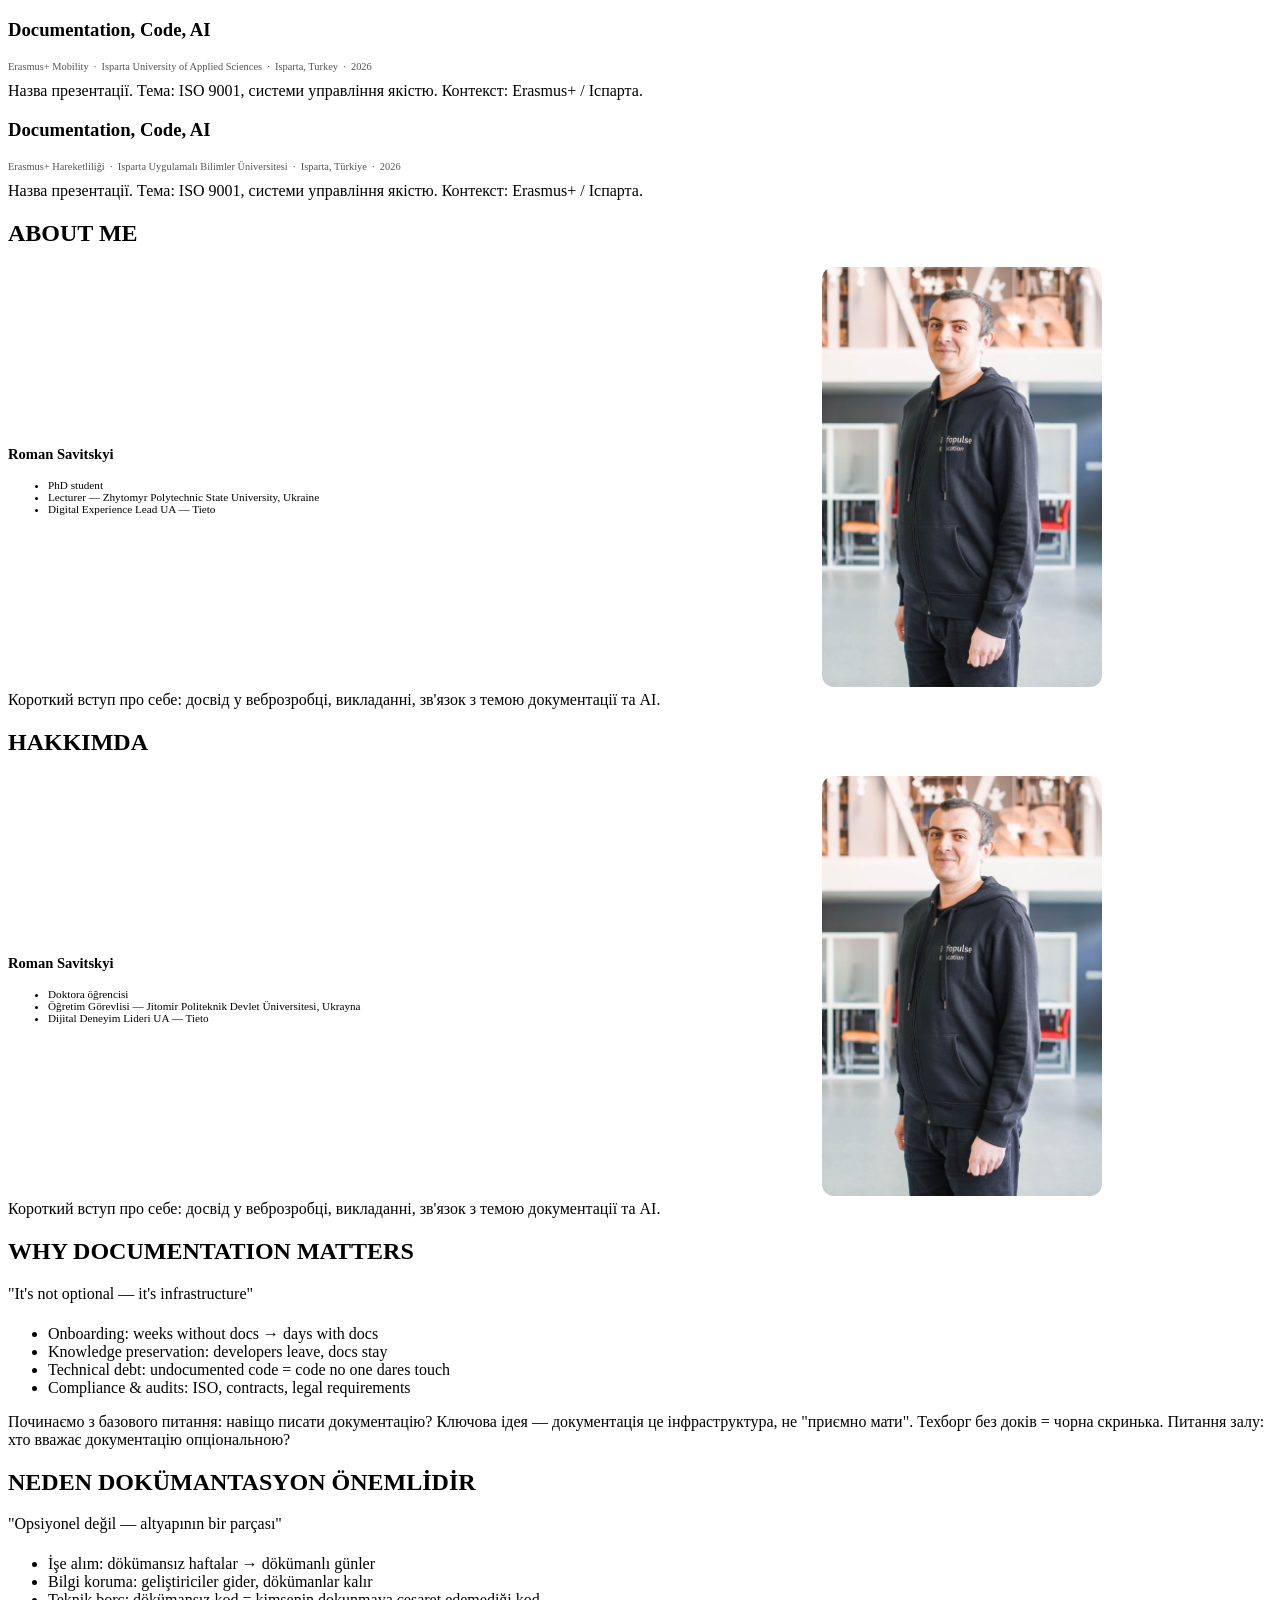
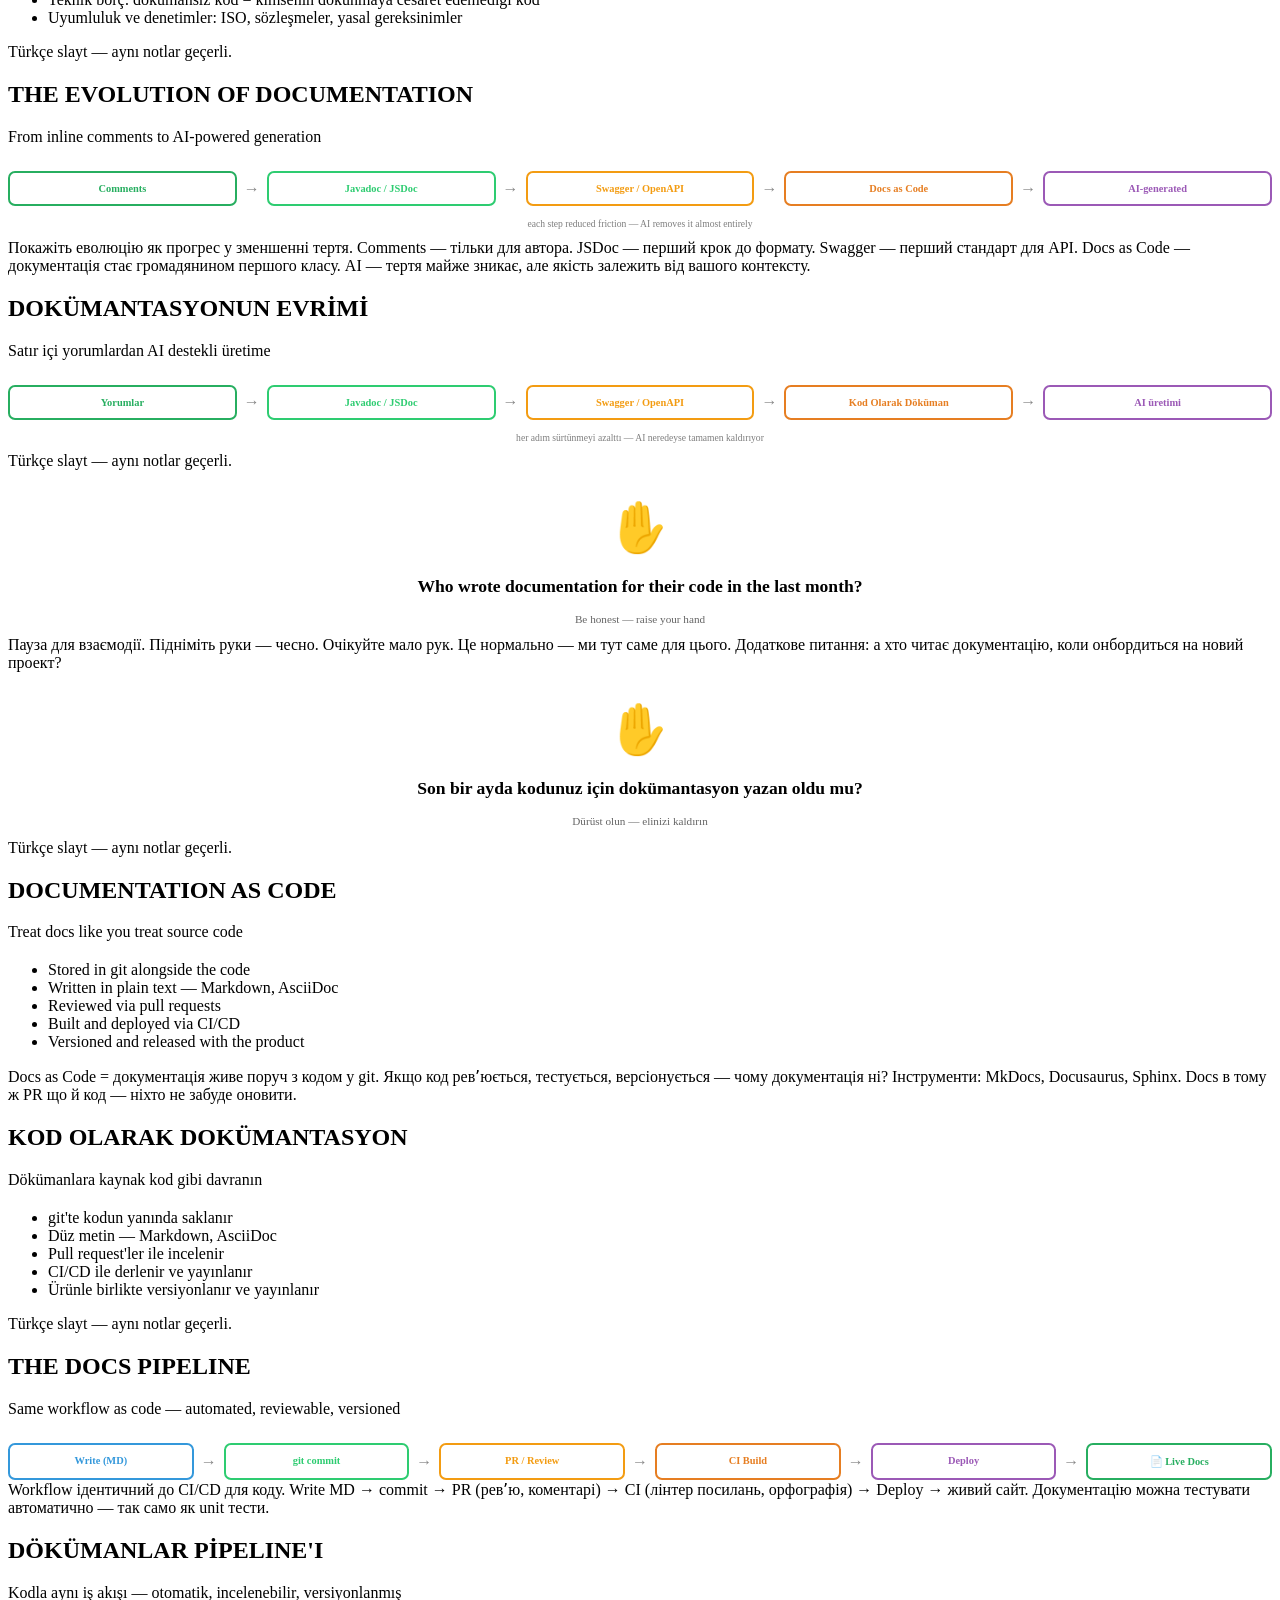
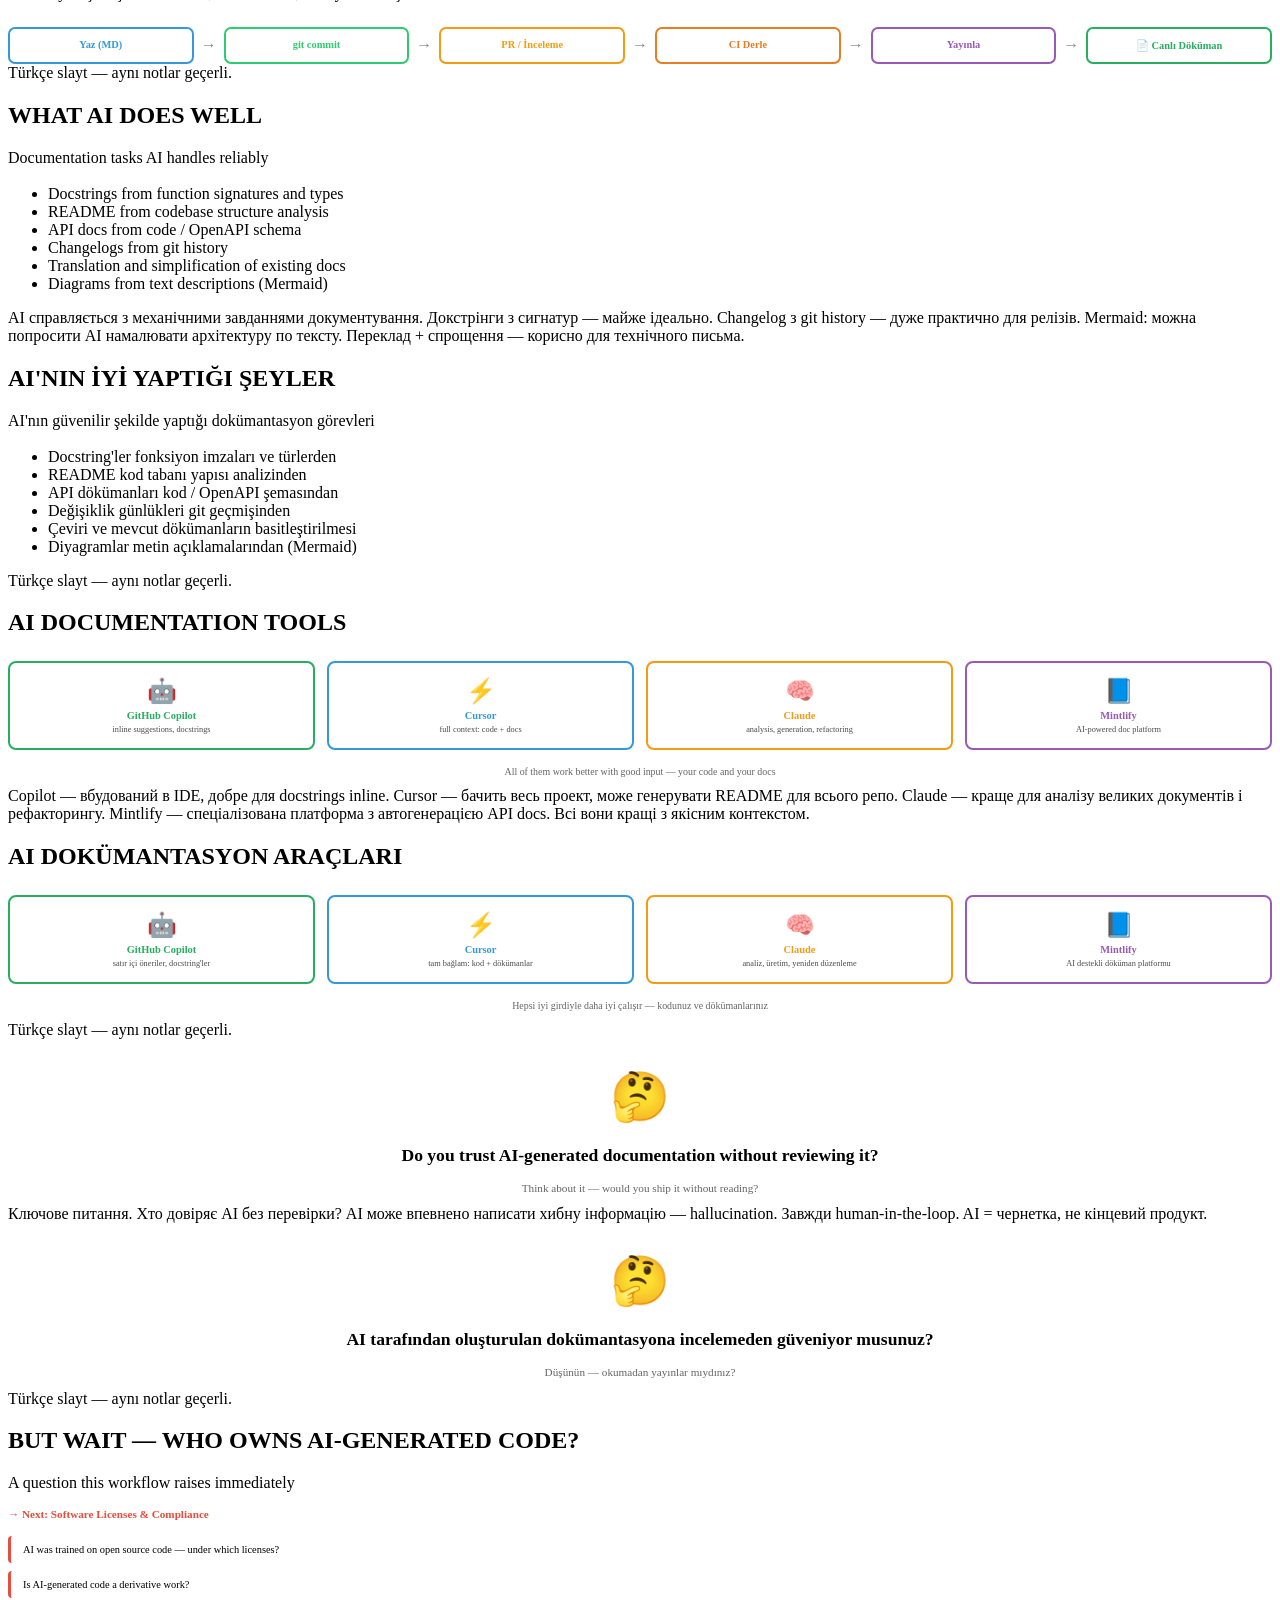
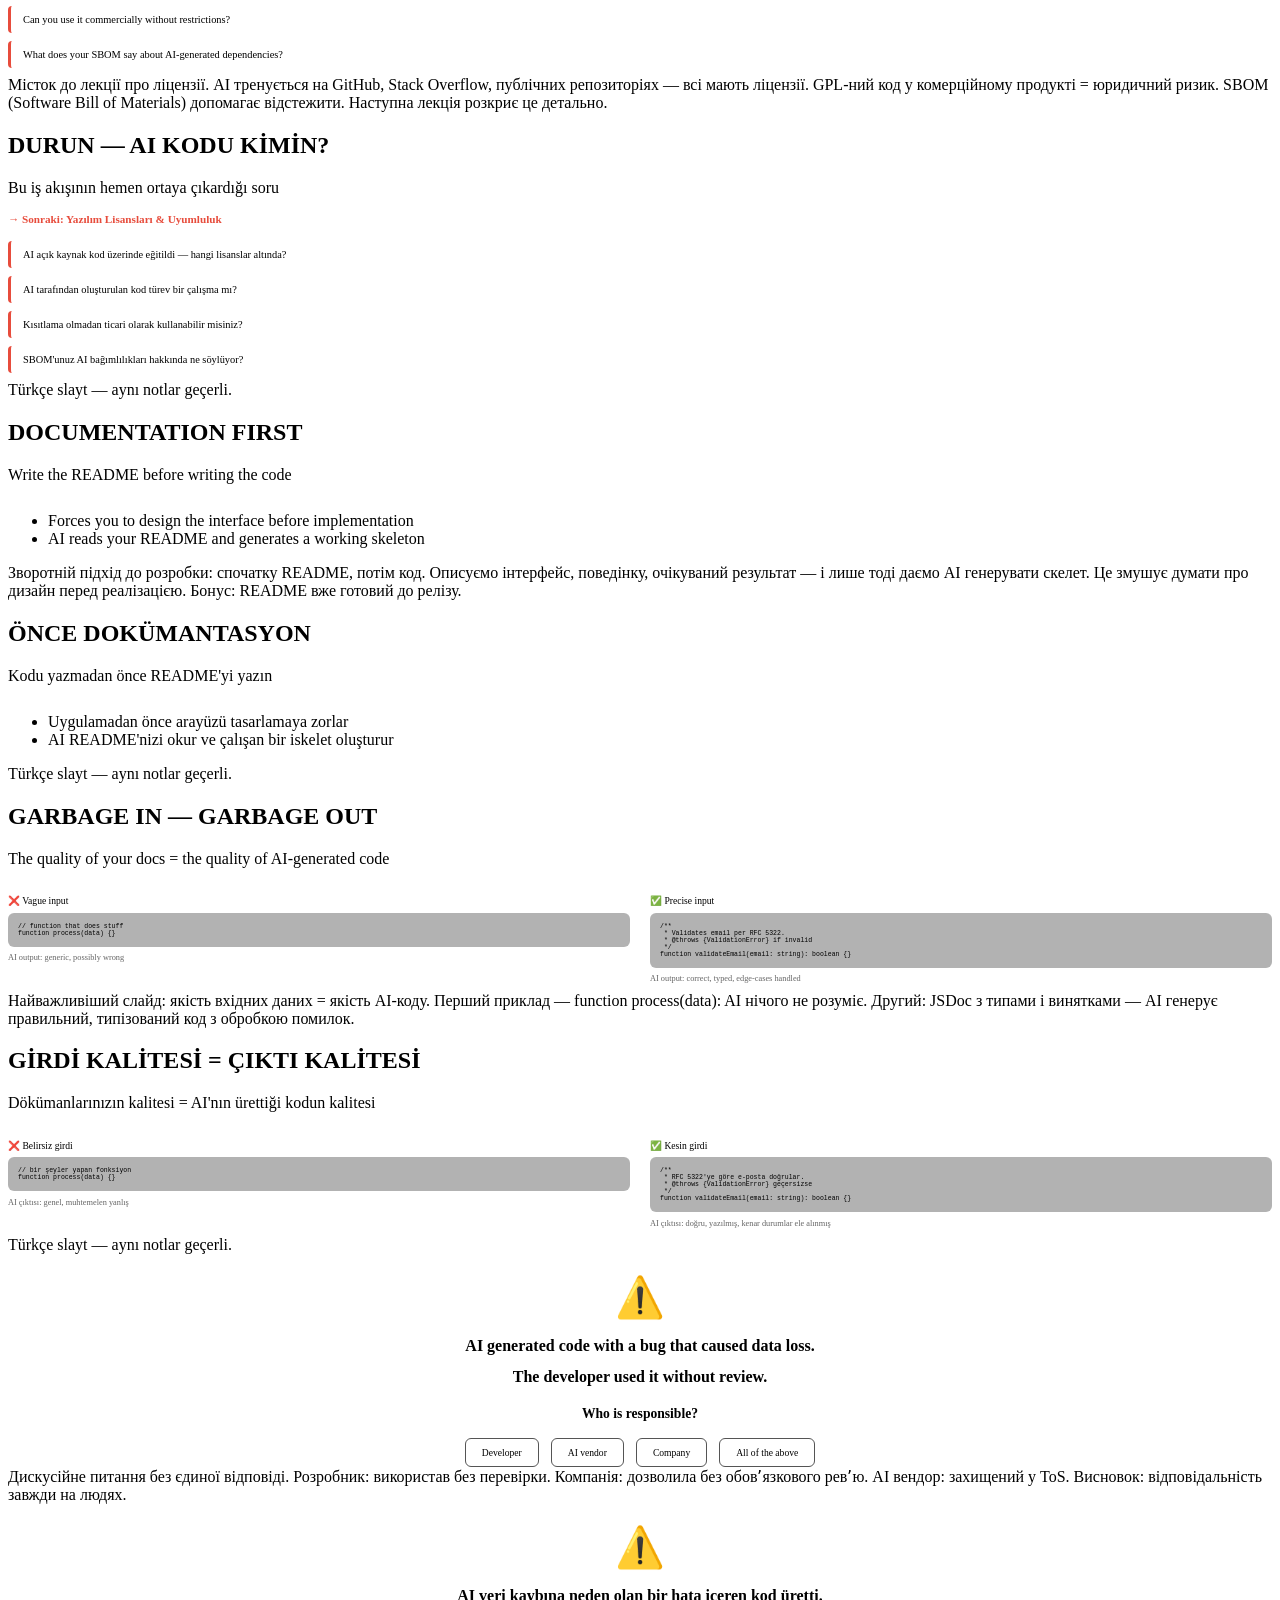
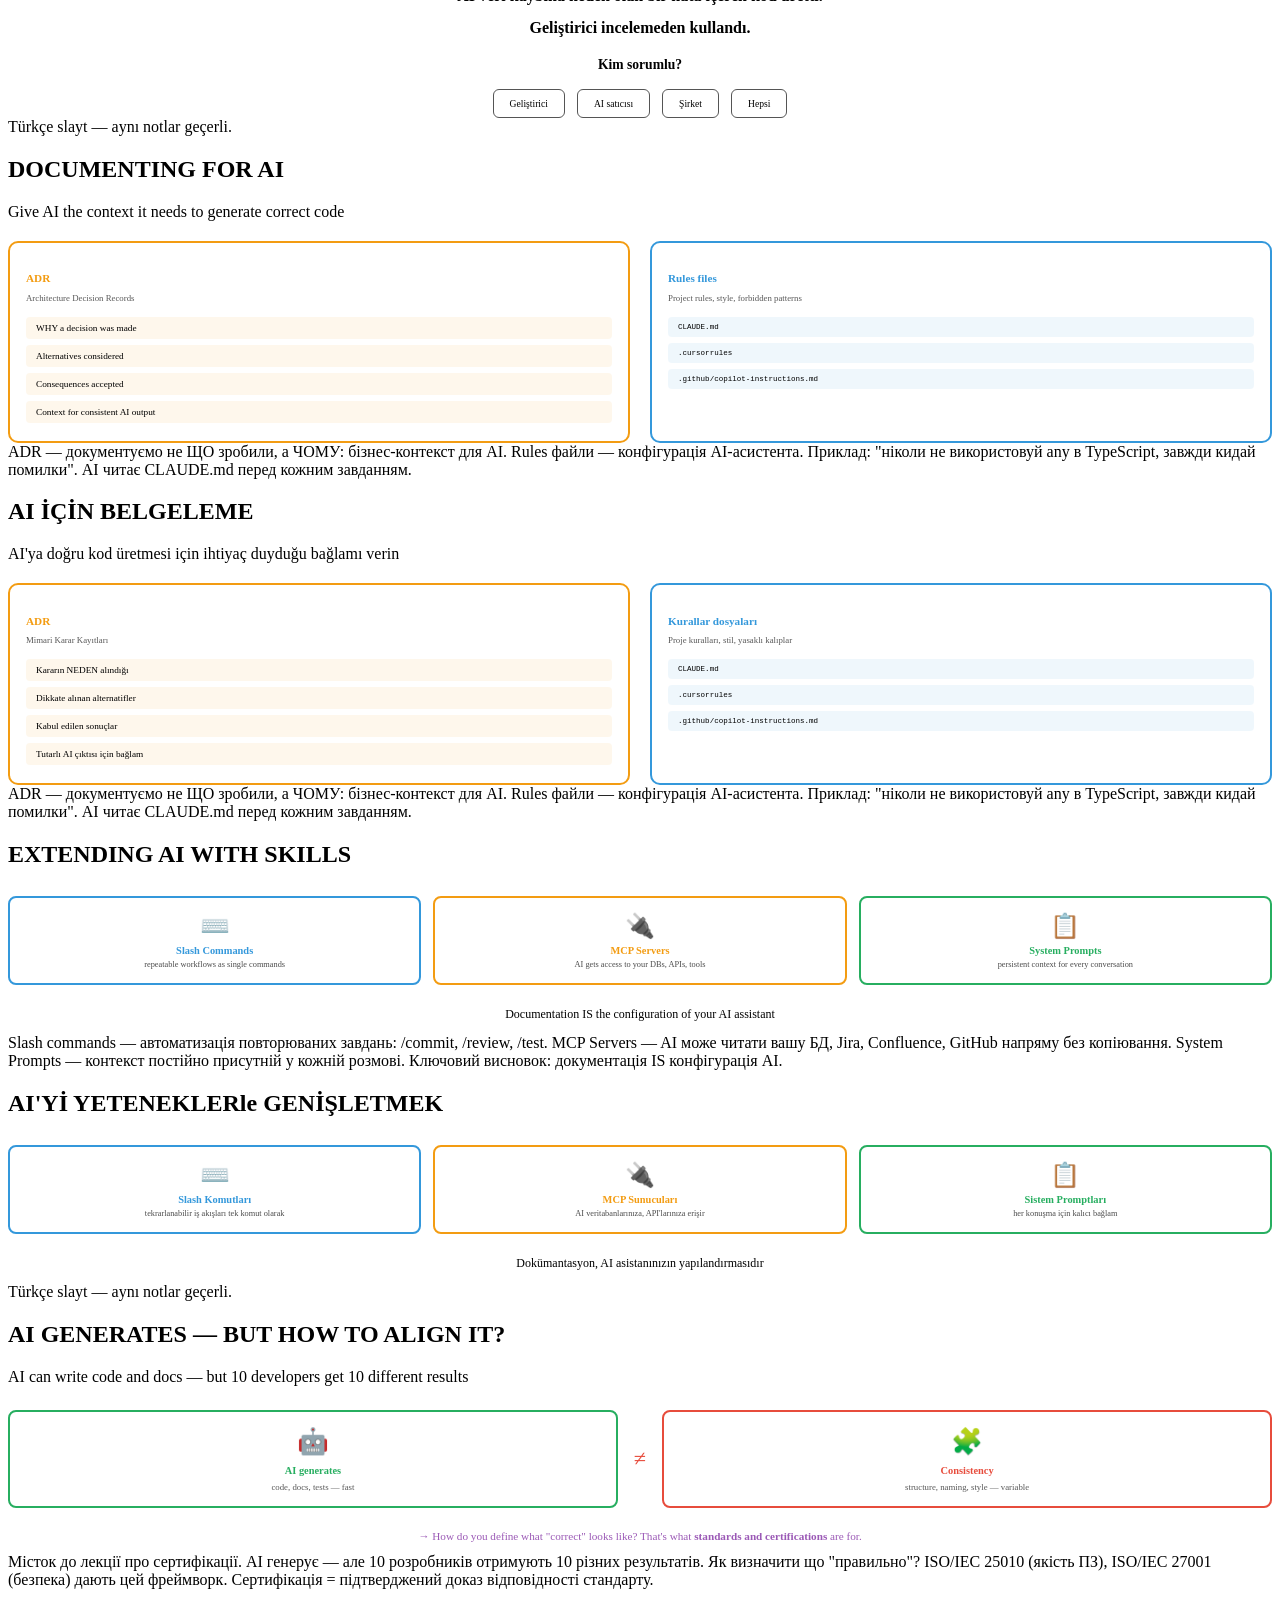
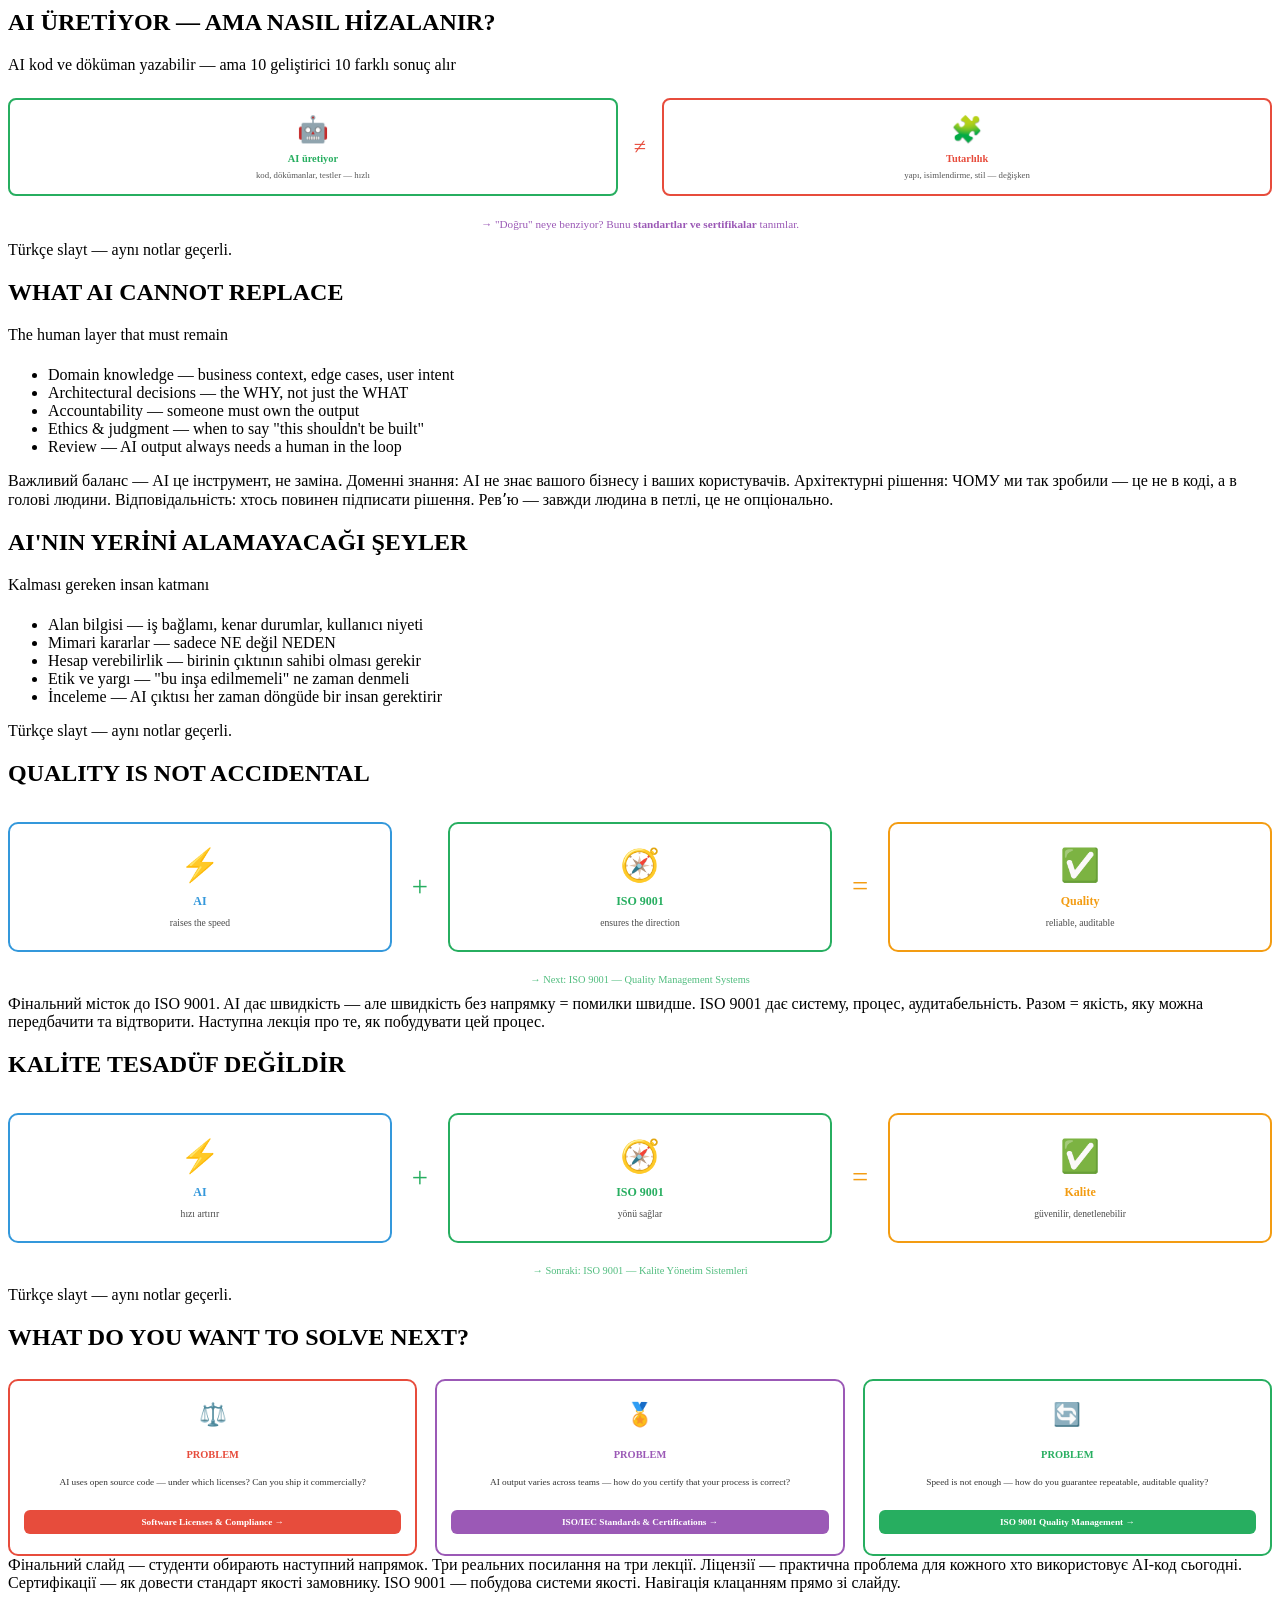
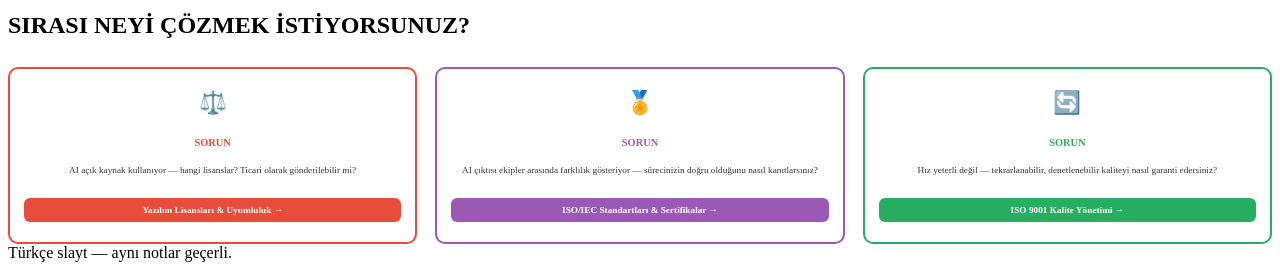
==== commit ca9d7bf7: "feat (l0 speaker notes)" ====
--- a/index.html
+++ b/index.html
@@ -98,6 +98,18 @@
 						<li><span class="ztu-orange">Technical debt</span>: undocumented code = code no one dares touch</li>
 						<li><span class="ztu-orange">Compliance & audits</span>: ISO, contracts, legal requirements</li>
 					</ul>
+				<aside class="notes">Починаємо з базового питання: навіщо писати документацію? Ключова ідея — документація це інфраструктура, не "приємно мати". Техборг без доків = чорна скринька. Питання залу: хто вважає документацію опціональною?</aside>
+				</section>
+				<section>
+					<h2 class="ztu-blue">NEDEN DOKÜMANTASYON ÖNEMLİDİR</h2>
+					<p class="ztu-orange" style="font-size:1em;margin-top:6px;">"Opsiyonel değil — altyapının bir parçası"</p>
+					<ul class="ztu-list" style="margin-top:22px;">
+						<li><span class="ztu-orange">İşe alım</span>: dökümansız haftalar → dökümanlı günler</li>
+						<li><span class="ztu-orange">Bilgi koruma</span>: geliştiriciler gider, dökümanlar kalır</li>
+						<li><span class="ztu-orange">Teknik borç</span>: dökümansız kod = kimsenin dokunmaya cesaret edemediği kod</li>
+						<li><span class="ztu-orange">Uyumluluk ve denetimler</span>: ISO, sözleşmeler, yasal gereksinimler</li>
+					</ul>
+				<aside class="notes">Türkçe slayt — aynı notlar geçerli.</aside>
 				</section>
 			</section>
 
@@ -118,6 +130,24 @@
 						<div style="flex:1;border:2px solid #9b59b6;border-radius:7px;padding:10px 6px;text-align:center;"><div style="color:#9b59b6;font-weight:bold;font-size:0.65em;">AI-generated</div></div>
 					</div>
 					<p style="font-size:0.6em;opacity:0.5;margin-top:12px;text-align:center;">each step reduced friction — AI removes it almost entirely</p>
+				<aside class="notes">Покажіть еволюцію як прогрес у зменшенні тертя. Comments — тільки для автора. JSDoc — перший крок до формату. Swagger — перший стандарт для API. Docs as Code — документація стає громадянином першого класу. AI — тертя майже зникає, але якість залежить від вашого контексту.</aside>
+				</section>
+				<section>
+					<h2 class="ztu-blue">DOKÜMANTASYONUN EVRİMİ</h2>
+					<p class="ztu-orange" style="font-size:1em;margin-top:6px;">Satır içi yorumlardan AI destekli üretime</p>
+					<div style="display:flex;align-items:stretch;gap:4px;margin-top:25px;">
+						<div style="flex:1;border:2px solid #27ae60;border-radius:7px;padding:10px 6px;text-align:center;"><div style="color:#27ae60;font-weight:bold;font-size:0.65em;">Yorumlar</div></div>
+						<div style="align-self:center;color:#888;padding:0 3px;">→</div>
+						<div style="flex:1;border:2px solid #2ecc71;border-radius:7px;padding:10px 6px;text-align:center;"><div style="color:#2ecc71;font-weight:bold;font-size:0.65em;">Javadoc / JSDoc</div></div>
+						<div style="align-self:center;color:#888;padding:0 3px;">→</div>
+						<div style="flex:1;border:2px solid #f39c12;border-radius:7px;padding:10px 6px;text-align:center;"><div style="color:#f39c12;font-weight:bold;font-size:0.65em;">Swagger / OpenAPI</div></div>
+						<div style="align-self:center;color:#888;padding:0 3px;">→</div>
+						<div style="flex:1;border:2px solid #e67e22;border-radius:7px;padding:10px 6px;text-align:center;"><div style="color:#e67e22;font-weight:bold;font-size:0.65em;">Kod Olarak Döküman</div></div>
+						<div style="align-self:center;color:#888;padding:0 3px;">→</div>
+						<div style="flex:1;border:2px solid #9b59b6;border-radius:7px;padding:10px 6px;text-align:center;"><div style="color:#9b59b6;font-weight:bold;font-size:0.65em;">AI üretimi</div></div>
+					</div>
+					<p style="font-size:0.6em;opacity:0.5;margin-top:12px;text-align:center;">her adım sürtünmeyi azalttı — AI neredeyse tamamen kaldırıyor</p>
+				<aside class="notes">Türkçe slayt — aynı notlar geçerli.</aside>
 				</section>
 			</section>
 
@@ -129,6 +159,15 @@
 						<h2 class="ztu-orange" style="font-size:1.1em;">Who wrote documentation for their code in the last month?</h2>
 						<p style="font-size:0.7em;opacity:0.6;margin-top:16px;">Be honest — raise your hand</p>
 					</div>
+				<aside class="notes">Пауза для взаємодії. Підніміть руки — чесно. Очікуйте мало рук. Це нормально — ми тут саме для цього. Додаткове питання: а хто читає документацію, коли онбордиться на новий проект?</aside>
+				</section>
+				<section>
+					<div style="text-align:center;margin-top:30px;">
+						<div style="font-size:3em;margin-bottom:20px;">✋</div>
+						<h2 class="ztu-orange" style="font-size:1.1em;">Son bir ayda kodunuz için dokümantasyon yazan oldu mu?</h2>
+						<p style="font-size:0.7em;opacity:0.6;margin-top:16px;">Dürüst olun — elinizi kaldırın</p>
+					</div>
+				<aside class="notes">Türkçe slayt — aynı notlar geçerli.</aside>
 				</section>
 			</section>
 
@@ -144,6 +183,19 @@
 						<li>Built and deployed via <span class="ztu-orange">CI/CD</span></li>
 						<li>Versioned and released <span class="ztu-orange">with the product</span></li>
 					</ul>
+				<aside class="notes">Docs as Code = документація живе поруч з кодом у git. Якщо код ревʼюється, тестується, версіонується — чому документація ні? Інструменти: MkDocs, Docusaurus, Sphinx. Docs в тому ж PR що й код — ніхто не забуде оновити.</aside>
+				</section>
+				<section>
+					<h2 class="ztu-blue">KOD OLARAK DOKÜMANTASYON</h2>
+					<p class="ztu-orange" style="font-size:1em;margin-top:6px;">Dökümanlara kaynak kod gibi davranın</p>
+					<ul class="ztu-list" style="margin-top:20px;">
+						<li><span class="ztu-orange">git</span>'te kodun yanında saklanır</li>
+						<li>Düz metin — <span class="ztu-orange">Markdown</span>, AsciiDoc</li>
+						<li><span class="ztu-orange">Pull request</span>'ler ile incelenir</li>
+						<li><span class="ztu-orange">CI/CD</span> ile derlenir ve yayınlanır</li>
+						<li>Ürünle birlikte <span class="ztu-orange">versiyonlanır ve yayınlanır</span></li>
+					</ul>
+				<aside class="notes">Türkçe slayt — aynı notlar geçerli.</aside>
 				</section>
 			</section>
 
@@ -165,6 +217,25 @@
 						<div style="align-self:center;color:#888;padding:0 3px;">→</div>
 						<div style="flex:1;border:2px solid #27ae60;border-radius:7px;padding:10px 6px;text-align:center;"><div style="color:#27ae60;font-weight:bold;font-size:0.65em;">📄 Live Docs</div></div>
 					</div>
+				<aside class="notes">Workflow ідентичний до CI/CD для коду. Write MD → commit → PR (ревʼю, коментарі) → CI (лінтер посилань, орфографія) → Deploy → живий сайт. Документацію можна тестувати автоматично — так само як unit тести.</aside>
+				</section>
+				<section>
+					<h2 class="ztu-blue">DÖKÜMANLAR PİPELINE'I</h2>
+					<p class="ztu-orange" style="font-size:1em;margin-top:6px;">Kodla aynı iş akışı — otomatik, incelenebilir, versiyonlanmış</p>
+					<div style="display:flex;align-items:stretch;gap:4px;margin-top:25px;">
+						<div style="flex:1;border:2px solid #3498db;border-radius:7px;padding:10px 6px;text-align:center;"><div style="color:#3498db;font-weight:bold;font-size:0.65em;">Yaz (MD)</div></div>
+						<div style="align-self:center;color:#888;padding:0 3px;">→</div>
+						<div style="flex:1;border:2px solid #2ecc71;border-radius:7px;padding:10px 6px;text-align:center;"><div style="color:#2ecc71;font-weight:bold;font-size:0.65em;">git commit</div></div>
+						<div style="align-self:center;color:#888;padding:0 3px;">→</div>
+						<div style="flex:1;border:2px solid #f39c12;border-radius:7px;padding:10px 6px;text-align:center;"><div style="color:#f39c12;font-weight:bold;font-size:0.65em;">PR / İnceleme</div></div>
+						<div style="align-self:center;color:#888;padding:0 3px;">→</div>
+						<div style="flex:1;border:2px solid #e67e22;border-radius:7px;padding:10px 6px;text-align:center;"><div style="color:#e67e22;font-weight:bold;font-size:0.65em;">CI Derle</div></div>
+						<div style="align-self:center;color:#888;padding:0 3px;">→</div>
+						<div style="flex:1;border:2px solid #9b59b6;border-radius:7px;padding:10px 6px;text-align:center;"><div style="color:#9b59b6;font-weight:bold;font-size:0.65em;">Yayınla</div></div>
+						<div style="align-self:center;color:#888;padding:0 3px;">→</div>
+						<div style="flex:1;border:2px solid #27ae60;border-radius:7px;padding:10px 6px;text-align:center;"><div style="color:#27ae60;font-weight:bold;font-size:0.65em;">📄 Canlı Döküman</div></div>
+					</div>
+				<aside class="notes">Türkçe slayt — aynı notlar geçerli.</aside>
 				</section>
 			</section>
 
@@ -181,6 +252,20 @@
 						<li><span class="ztu-green">Translation</span> and simplification of existing docs</li>
 						<li><span class="ztu-green">Diagrams</span> from text descriptions (Mermaid)</li>
 					</ul>
+				<aside class="notes">AI справляється з механічними завданнями документування. Докстрінги з сигнатур — майже ідеально. Changelog з git history — дуже практично для релізів. Mermaid: можна попросити AI намалювати архітектуру по тексту. Переклад + спрощення — корисно для технічного письма.</aside>
+				</section>
+				<section>
+					<h2 class="ztu-blue">AI'NIN İYİ YAPTIĞI ŞEYLER</h2>
+					<p class="ztu-orange" style="font-size:1em;margin-top:6px;">AI'nın güvenilir şekilde yaptığı dokümantasyon görevleri</p>
+					<ul class="ztu-list" style="margin-top:18px;">
+						<li><span class="ztu-green">Docstring</span>'ler fonksiyon imzaları ve türlerden</li>
+						<li><span class="ztu-green">README</span> kod tabanı yapısı analizinden</li>
+						<li><span class="ztu-green">API dökümanları</span> kod / OpenAPI şemasından</li>
+						<li><span class="ztu-green">Değişiklik günlükleri</span> git geçmişinden</li>
+						<li><span class="ztu-green">Çeviri</span> ve mevcut dökümanların basitleştirilmesi</li>
+						<li><span class="ztu-green">Diyagramlar</span> metin açıklamalarından (Mermaid)</li>
+					</ul>
+				<aside class="notes">Türkçe slayt — aynı notlar geçerli.</aside>
 				</section>
 			</section>
 
@@ -211,6 +296,34 @@
 						</div>
 					</div>
 					<p style="font-size:0.62em;opacity:0.6;margin-top:16px;text-align:center;">All of them work better with good input — your code and your docs</p>
+				<aside class="notes">Copilot — вбудований в IDE, добре для docstrings inline. Cursor — бачить весь проект, може генерувати README для всього репо. Claude — краще для аналізу великих документів і рефакторингу. Mintlify — спеціалізована платформа з автогенерацією API docs. Всі вони кращі з якісним контекстом.</aside>
+				</section>
+				<section>
+					<h2 class="ztu-blue">AI DOKÜMANTASYON ARAÇLARI</h2>
+					<div style="display:flex;gap:12px;margin-top:25px;">
+						<div style="flex:1;border:2px solid #27ae60;border-radius:8px;padding:14px 10px;text-align:center;">
+							<div style="font-size:1.5em;margin-bottom:5px;">🤖</div>
+							<div style="color:#27ae60;font-weight:bold;font-size:0.65em;">GitHub Copilot</div>
+							<div style="font-size:0.52em;opacity:0.7;margin-top:4px;">satır içi öneriler, docstring'ler</div>
+						</div>
+						<div style="flex:1;border:2px solid #3498db;border-radius:8px;padding:14px 10px;text-align:center;">
+							<div style="font-size:1.5em;margin-bottom:5px;">⚡</div>
+							<div style="color:#3498db;font-weight:bold;font-size:0.65em;">Cursor</div>
+							<div style="font-size:0.52em;opacity:0.7;margin-top:4px;">tam bağlam: kod + dökümanlar</div>
+						</div>
+						<div style="flex:1;border:2px solid #f39c12;border-radius:8px;padding:14px 10px;text-align:center;">
+							<div style="font-size:1.5em;margin-bottom:5px;">🧠</div>
+							<div style="color:#f39c12;font-weight:bold;font-size:0.65em;">Claude</div>
+							<div style="font-size:0.52em;opacity:0.7;margin-top:4px;">analiz, üretim, yeniden düzenleme</div>
+						</div>
+						<div style="flex:1;border:2px solid #9b59b6;border-radius:8px;padding:14px 10px;text-align:center;">
+							<div style="font-size:1.5em;margin-bottom:5px;">📘</div>
+							<div style="color:#9b59b6;font-weight:bold;font-size:0.65em;">Mintlify</div>
+							<div style="font-size:0.52em;opacity:0.7;margin-top:4px;">AI destekli döküman platformu</div>
+						</div>
+					</div>
+					<p style="font-size:0.62em;opacity:0.6;margin-top:16px;text-align:center;">Hepsi iyi girdiyle daha iyi çalışır — kodunuz ve dökümanlarınız</p>
+				<aside class="notes">Türkçe slayt — aynı notlar geçerli.</aside>
 				</section>
 			</section>
 
@@ -222,6 +335,15 @@
 						<h2 class="ztu-orange" style="font-size:1.1em;">Do you trust AI-generated documentation without reviewing it?</h2>
 						<p style="font-size:0.7em;opacity:0.6;margin-top:16px;">Think about it — would you ship it without reading?</p>
 					</div>
+				<aside class="notes">Ключове питання. Хто довіряє AI без перевірки? AI може впевнено написати хибну інформацію — hallucination. Завжди human-in-the-loop. AI = чернетка, не кінцевий продукт.</aside>
+				</section>
+				<section>
+					<div style="text-align:center;margin-top:30px;">
+						<div style="font-size:3em;margin-bottom:20px;">🤔</div>
+						<h2 class="ztu-orange" style="font-size:1.1em;">AI tarafından oluşturulan dokümantasyona incelemeden güveniyor musunuz?</h2>
+						<p style="font-size:0.7em;opacity:0.6;margin-top:16px;">Düşünün — okumadan yayınlar mıydınız?</p>
+					</div>
+				<aside class="notes">Türkçe slayt — aynı notlar geçerli.</aside>
 				</section>
 			</section>
 
@@ -235,6 +357,17 @@
 						<div style="background:rgba(255,255,255,0.05);border-left:3px solid #e74c3c;border-radius:4px;padding:8px 12px;margin-bottom:8px;font-size:0.65em;">Is AI-generated code a derivative work?</div>
 						<div style="background:rgba(255,255,255,0.05);border-left:3px solid #e74c3c;border-radius:4px;padding:8px 12px;margin-bottom:8px;font-size:0.65em;">Can you use it commercially without restrictions?</div>
 						<div style="background:rgba(255,255,255,0.05);border-left:3px solid #e74c3c;border-radius:4px;padding:8px 12px;margin-bottom:8px;font-size:0.65em;">What does your SBOM say about AI-generated dependencies?</div>
+				<aside class="notes">Місток до лекції про ліцензії. AI тренується на GitHub, Stack Overflow, публічних репозиторіях — всі мають ліцензії. GPL-ний код у комерційному продукті = юридичний ризик. SBOM (Software Bill of Materials) допомагає відстежити. Наступна лекція розкриє це детально.</aside>
+				</section>
+				<section>
+					<h2 class="ztu-blue">DURUN — AI KODU KİMİN?</h2>
+					<p class="ztu-orange" style="font-size:1em;margin-top:6px;">Bu iş akışının hemen ortaya çıkardığı soru</p>
+					<p style="color:#e74c3c;font-weight:bold;font-size:0.7em;margin-bottom:16px;">→ Sonraki: Yazılım Lisansları &amp; Uyumluluk</p>
+					<div style="background:rgba(255,255,255,0.05);border-left:3px solid #e74c3c;border-radius:4px;padding:8px 12px;margin-bottom:8px;font-size:0.65em;">AI açık kaynak kod üzerinde eğitildi — hangi lisanslar altında?</div>
+					<div style="background:rgba(255,255,255,0.05);border-left:3px solid #e74c3c;border-radius:4px;padding:8px 12px;margin-bottom:8px;font-size:0.65em;">AI tarafından oluşturulan kod türev bir çalışma mı?</div>
+					<div style="background:rgba(255,255,255,0.05);border-left:3px solid #e74c3c;border-radius:4px;padding:8px 12px;margin-bottom:8px;font-size:0.65em;">Kısıtlama olmadan ticari olarak kullanabilir misiniz?</div>
+					<div style="background:rgba(255,255,255,0.05);border-left:3px solid #e74c3c;border-radius:4px;padding:8px 12px;margin-bottom:8px;font-size:0.65em;">SBOM'unuz AI bağımlılıkları hakkında ne söylüyor?</div>
+				<aside class="notes">Türkçe slayt — aynı notlar geçerli.</aside>
 				</section>
 			</section>
 
@@ -247,6 +380,16 @@
 						<li>Forces you to design the <span class="ztu-orange">interface before implementation</span></li>
 						<li>AI reads your README and generates a working skeleton</li>
 					</ul>
+				<aside class="notes">Зворотній підхід до розробки: спочатку README, потім код. Описуємо інтерфейс, поведінку, очікуваний результат — і лише тоді даємо AI генерувати скелет. Це змушує думати про дизайн перед реалізацією. Бонус: README вже готовий до релізу.</aside>
+				</section>
+				<section>
+					<h2 class="ztu-blue">ÖNCE DOKÜMANTASYON</h2>
+					<p class="ztu-orange" style="font-size:1em;margin-top:6px;">Kodu yazmadan önce README'yi yazın</p>
+					<ul class="ztu-list" style="margin-top:28px;">
+						<li>Uygulamadan önce <span class="ztu-orange">arayüzü tasarlamaya</span> zorlar</li>
+						<li>AI README'nizi okur ve çalışan bir iskelet oluşturur</li>
+					</ul>
+				<aside class="notes">Türkçe slayt — aynı notlar geçerli.</aside>
 				</section>
 			</section>
 
@@ -272,6 +415,29 @@
 							<p style="font-size:0.52em;opacity:0.6;margin-top:6px;">AI output: correct, typed, edge-cases handled</p>
 						</div>
 					</div>
+				<aside class="notes">Найважливіший слайд: якість вхідних даних = якість AI-коду. Перший приклад — function process(data): AI нічого не розуміє. Другий: JSDoc з типами і винятками — AI генерує правильний, типізований код з обробкою помилок.</aside>
+				</section>
+				<section>
+					<h2 class="ztu-blue">GİRDİ KALİTESİ = ÇIKTI KALİTESİ</h2>
+					<p class="ztu-orange" style="font-size:1em;margin-top:6px;">Dökümanlarınızın kalitesi = AI'nın ürettiği kodun kalitesi</p>
+					<div style="display:grid;grid-template-columns:1fr 1fr;gap:20px;margin-top:18px;">
+						<div>
+							<p class="ztu-red" style="font-size:0.6em;margin-bottom:6px;">❌ Belirsiz girdi</p>
+							<pre style="font-size:0.5em;background:rgba(0,0,0,0.3);padding:10px;border-radius:6px;">// bir şeyler yapan fonksiyon
+function process(data) {}</pre>
+							<p style="font-size:0.52em;opacity:0.6;margin-top:6px;">AI çıktısı: genel, muhtemelen yanlış</p>
+						</div>
+						<div>
+							<p class="ztu-green" style="font-size:0.6em;margin-bottom:6px;">✅ Kesin girdi</p>
+							<pre style="font-size:0.5em;background:rgba(0,0,0,0.3);padding:10px;border-radius:6px;">/**
+ * RFC 5322'ye göre e-posta doğrular.
+ * @throws {ValidationError} geçersizse
+ */
+function validateEmail(email: string): boolean {}</pre>
+							<p style="font-size:0.52em;opacity:0.6;margin-top:6px;">AI çıktısı: doğru, yazılmış, kenar durumlar ele alınmış</p>
+						</div>
+					</div>
+				<aside class="notes">Türkçe slayt — aynı notlar geçerli.</aside>
 				</section>
 			</section>
 
@@ -290,6 +456,22 @@
 						<div style="border:1px solid #555;border-radius:6px;padding:8px 16px;font-size:0.6em;">All of the above</div>
 					</div>
 				</div>
+				<aside class="notes">Дискусійне питання без єдиної відповіді. Розробник: використав без перевірки. Компанія: дозволила без обовʼязкового ревʼю. AI вендор: захищений у ToS. Висновок: відповідальність завжди на людях.</aside>
+				</section>
+				<section>
+					<div style="text-align:center;margin-top:20px;">
+						<div style="font-size:2.5em;margin-bottom:16px;">⚠️</div>
+						<h2 class="ztu-orange" style="font-size:1em;">AI veri kaybına neden olan bir hata içeren kod üretti.</h2>
+						<h2 class="ztu-orange" style="font-size:1em;margin-top:10px;">Geliştirici incelemeden kullandı.</h2>
+						<p class="ztu-blue" style="margin-top:20px;font-size:0.85em;font-weight:bold;">Kim sorumlu?</p>
+					<div style="display:flex;gap:12px;justify-content:center;margin-top:16px;">
+						<div style="border:1px solid #555;border-radius:6px;padding:8px 16px;font-size:0.6em;">Geliştirici</div>
+						<div style="border:1px solid #555;border-radius:6px;padding:8px 16px;font-size:0.6em;">AI satıcısı</div>
+						<div style="border:1px solid #555;border-radius:6px;padding:8px 16px;font-size:0.6em;">Şirket</div>
+						<div style="border:1px solid #555;border-radius:6px;padding:8px 16px;font-size:0.6em;">Hepsi</div>
+					</div>
+				</div>
+				<aside class="notes">Türkçe slayt — aynı notlar geçerli.</aside>
 				</section>
 			</section>
 
@@ -315,6 +497,29 @@
 							<div style="background:rgba(52,152,219,0.08);border-radius:4px;padding:6px 10px;font-size:0.58em;font-family:monospace;">.github/copilot-instructions.md</div>
 						</div>
 					</div>
+				<aside class="notes">ADR — документуємо не ЩО зробили, а ЧОМУ: бізнес-контекст для AI. Rules файли — конфігурація AI-асистента. Приклад: "ніколи не використовуй any в TypeScript, завжди кидай помилки". AI читає CLAUDE.md перед кожним завданням.</aside>
+				</section>
+				<section>
+					<h2 class="ztu-blue">AI İÇİN BELGELEME</h2>
+					<p class="ztu-orange" style="font-size:1em;margin-top:6px;">AI'ya doğru kod üretmesi için ihtiyaç duyduğu bağlamı verin</p>
+					<div style="display:grid;grid-template-columns:1fr 1fr;gap:20px;margin-top:20px;">
+						<div style="border:2px solid #f39c12;border-radius:10px;padding:18px 16px;">
+							<p style="color:#f39c12;font-weight:bold;font-size:0.7em;margin-bottom:4px;">ADR</p>
+							<p style="font-size:0.55em;opacity:0.65;margin-bottom:14px;">Mimari Karar Kayıtları</p>
+							<div style="background:rgba(243,156,18,0.08);border-radius:4px;padding:6px 10px;margin-bottom:6px;font-size:0.58em;">Kararın NEDEN alındığı</div>
+							<div style="background:rgba(243,156,18,0.08);border-radius:4px;padding:6px 10px;margin-bottom:6px;font-size:0.58em;">Dikkate alınan alternatifler</div>
+							<div style="background:rgba(243,156,18,0.08);border-radius:4px;padding:6px 10px;margin-bottom:6px;font-size:0.58em;">Kabul edilen sonuçlar</div>
+							<div style="background:rgba(243,156,18,0.08);border-radius:4px;padding:6px 10px;font-size:0.58em;">Tutarlı AI çıktısı için bağlam</div>
+						</div>
+						<div style="border:2px solid #3498db;border-radius:10px;padding:18px 16px;">
+							<p style="color:#3498db;font-weight:bold;font-size:0.7em;margin-bottom:4px;">Kurallar dosyaları</p>
+							<p style="font-size:0.55em;opacity:0.65;margin-bottom:14px;">Proje kuralları, stil, yasaklı kalıplar</p>
+							<div style="background:rgba(52,152,219,0.08);border-radius:4px;padding:6px 10px;margin-bottom:6px;font-size:0.58em;font-family:monospace;">CLAUDE.md</div>
+							<div style="background:rgba(52,152,219,0.08);border-radius:4px;padding:6px 10px;margin-bottom:6px;font-size:0.58em;font-family:monospace;">.cursorrules</div>
+							<div style="background:rgba(52,152,219,0.08);border-radius:4px;padding:6px 10px;font-size:0.58em;font-family:monospace;">.github/copilot-instructions.md</div>
+						</div>
+					</div>
+				<aside class="notes">ADR — документуємо не ЩО зробили, а ЧОМУ: бізнес-контекст для AI. Rules файли — конфігурація AI-асистента. Приклад: "ніколи не використовуй any в TypeScript, завжди кидай помилки". AI читає CLAUDE.md перед кожним завданням.</aside>
 				</section>
 			</section>
 
@@ -340,6 +545,29 @@
 						</div>
 					</div>
 					<p class="ztu-orange" style="margin-top:22px;font-size:0.75em;text-align:center;">Documentation IS the configuration of your AI assistant</p>
+				<aside class="notes">Slash commands — автоматизація повторюваних завдань: /commit, /review, /test. MCP Servers — AI може читати вашу БД, Jira, Confluence, GitHub напряму без копіювання. System Prompts — контекст постійно присутній у кожній розмові. Ключовий висновок: документація IS конфігурація AI.</aside>
+				</section>
+				<section>
+					<h2 class="ztu-blue">AI'Yİ YETENEKLERle GENİŞLETMEK</h2>
+					<div style="display:flex;gap:12px;margin-top:28px;">
+						<div style="flex:1;border:2px solid #3498db;border-radius:8px;padding:14px 10px;text-align:center;">
+							<div style="font-size:1.5em;margin-bottom:5px;">⌨️</div>
+							<div style="color:#3498db;font-weight:bold;font-size:0.65em;">Slash Komutları</div>
+							<div style="font-size:0.52em;opacity:0.7;margin-top:4px;">tekrarlanabilir iş akışları tek komut olarak</div>
+						</div>
+						<div style="flex:1;border:2px solid #f39c12;border-radius:8px;padding:14px 10px;text-align:center;">
+							<div style="font-size:1.5em;margin-bottom:5px;">🔌</div>
+							<div style="color:#f39c12;font-weight:bold;font-size:0.65em;">MCP Sunucuları</div>
+							<div style="font-size:0.52em;opacity:0.7;margin-top:4px;">AI veritabanlarınıza, API'larınıza erişir</div>
+						</div>
+						<div style="flex:1;border:2px solid #27ae60;border-radius:8px;padding:14px 10px;text-align:center;">
+							<div style="font-size:1.5em;margin-bottom:5px;">📋</div>
+							<div style="color:#27ae60;font-weight:bold;font-size:0.65em;">Sistem Promptları</div>
+							<div style="font-size:0.52em;opacity:0.7;margin-top:4px;">her konuşma için kalıcı bağlam</div>
+						</div>
+					</div>
+					<p class="ztu-orange" style="margin-top:22px;font-size:0.75em;text-align:center;">Dokümantasyon, AI asistanınızın yapılandırmasıdır</p>
+				<aside class="notes">Türkçe slayt — aynı notlar geçerli.</aside>
 				</section>
 			</section>
 
@@ -362,6 +590,26 @@
 						</div>
 					</div>
 					<p style="color:#9b59b6;font-size:0.7em;margin-top:22px;text-align:center;">→ How do you define what "correct" looks like? That's what <strong>standards and certifications</strong> are for.</p>
+				<aside class="notes">Місток до лекції про сертифікації. AI генерує — але 10 розробників отримують 10 різних результатів. Як визначити що "правильно"? ISO/IEC 25010 (якість ПЗ), ISO/IEC 27001 (безпека) дають цей фреймворк. Сертифікація = підтверджений доказ відповідності стандарту.</aside>
+				</section>
+				<section>
+					<h2 class="ztu-blue">AI ÜRETİYOR — AMA NASIL HİZALANIR?</h2>
+					<p class="ztu-orange" style="font-size:1em;margin-top:6px;">AI kod ve döküman yazabilir — ama 10 geliştirici 10 farklı sonuç alır</p>
+					<div style="display:flex;gap:16px;margin-top:24px;">
+						<div style="flex:1;border:2px solid #27ae60;border-radius:8px;padding:14px 12px;text-align:center;">
+							<div style="font-size:1.6em;margin-bottom:8px;">🤖</div>
+							<div style="color:#27ae60;font-size:0.65em;font-weight:bold;">AI üretiyor</div>
+							<div style="font-size:0.55em;opacity:0.65;margin-top:6px;">kod, dökümanlar, testler — hızlı</div>
+						</div>
+						<div style="align-self:center;font-size:1.4em;color:#e74c3c;">≠</div>
+						<div style="flex:1;border:2px solid #e74c3c;border-radius:8px;padding:14px 12px;text-align:center;">
+							<div style="font-size:1.6em;margin-bottom:8px;">🧩</div>
+							<div style="color:#e74c3c;font-size:0.65em;font-weight:bold;">Tutarlılık</div>
+							<div style="font-size:0.55em;opacity:0.65;margin-top:6px;">yapı, isimlendirme, stil — değişken</div>
+						</div>
+					</div>
+					<p style="color:#9b59b6;font-size:0.7em;margin-top:22px;text-align:center;">→ "Doğru" neye benziyor? Bunu <strong>standartlar ve sertifikalar</strong> tanımlar.</p>
+				<aside class="notes">Türkçe slayt — aynı notlar geçerli.</aside>
 				</section>
 			</section>
 
@@ -377,6 +625,19 @@
 						<li><span class="ztu-red">Ethics & judgment</span> — when to say "this shouldn't be built"</li>
 						<li><span class="ztu-orange">Review</span> — AI output always needs a human in the loop</li>
 					</ul>
+				<aside class="notes">Важливий баланс — AI це інструмент, не заміна. Доменні знання: AI не знає вашого бізнесу і ваших користувачів. Архітектурні рішення: ЧОМУ ми так зробили — це не в коді, а в голові людини. Відповідальність: хтось повинен підписати рішення. Ревʼю — завжди людина в петлі, це не опціонально.</aside>
+				</section>
+				<section>
+					<h2 class="ztu-blue">AI'NIN YERİNİ ALAMAYACAĞI ŞEYLER</h2>
+					<p class="ztu-orange" style="font-size:1em;margin-top:6px;">Kalması gereken insan katmanı</p>
+					<ul class="ztu-list" style="margin-top:22px;">
+						<li><span class="ztu-red">Alan bilgisi</span> — iş bağlamı, kenar durumlar, kullanıcı niyeti</li>
+						<li><span class="ztu-red">Mimari kararlar</span> — sadece NE değil NEDEN</li>
+						<li><span class="ztu-red">Hesap verebilirlik</span> — birinin çıktının sahibi olması gerekir</li>
+						<li><span class="ztu-red">Etik ve yargı</span> — "bu inşa edilmemeli" ne zaman denmeli</li>
+						<li><span class="ztu-orange">İnceleme</span> — AI çıktısı her zaman döngüde bir insan gerektirir</li>
+					</ul>
+				<aside class="notes">Türkçe slayt — aynı notlar geçerli.</aside>
 				</section>
 			</section>
 
@@ -404,6 +665,31 @@
 						</div>
 					</div>
 					<p style="color:#27ae60;font-size:0.65em;margin-top:22px;text-align:center;opacity:0.8;">→ Next: ISO 9001 — Quality Management Systems</p>
+				<aside class="notes">Фінальний місток до ISO 9001. AI дає швидкість — але швидкість без напрямку = помилки швидше. ISO 9001 дає систему, процес, аудитабельність. Разом = якість, яку можна передбачити та відтворити. Наступна лекція про те, як побудувати цей процес.</aside>
+				</section>
+				<section>
+					<h2 class="ztu-blue">KALİTE TESADÜF DEĞİLDİR</h2>
+					<div style="display:flex;gap:20px;margin-top:35px;align-items:stretch;">
+						<div style="flex:1;border:2px solid #3498db;border-radius:10px;padding:22px 16px;text-align:center;">
+							<div style="font-size:2em;margin-bottom:10px;">⚡</div>
+							<div style="color:#3498db;font-weight:bold;font-size:0.75em;">AI</div>
+							<div style="font-size:0.6em;opacity:0.7;margin-top:8px;">hızı artırır</div>
+						</div>
+						<div style="align-self:center;font-size:1.8em;color:#27ae60;">+</div>
+						<div style="flex:1;border:2px solid #27ae60;border-radius:10px;padding:22px 16px;text-align:center;">
+							<div style="font-size:2em;margin-bottom:10px;">🧭</div>
+							<div style="color:#27ae60;font-weight:bold;font-size:0.75em;">ISO 9001</div>
+							<div style="font-size:0.6em;opacity:0.7;margin-top:8px;">yönü sağlar</div>
+						</div>
+						<div style="align-self:center;font-size:1.8em;color:#f39c12;">=</div>
+						<div style="flex:1;border:2px solid #f39c12;border-radius:10px;padding:22px 16px;text-align:center;">
+							<div style="font-size:2em;margin-bottom:10px;">✅</div>
+							<div style="color:#f39c12;font-weight:bold;font-size:0.75em;">Kalite</div>
+							<div style="font-size:0.6em;opacity:0.7;margin-top:8px;">güvenilir, denetlenebilir</div>
+						</div>
+					</div>
+					<p style="color:#27ae60;font-size:0.65em;margin-top:22px;text-align:center;opacity:0.8;">→ Sonraki: ISO 9001 — Kalite Yönetim Sistemleri</p>
+				<aside class="notes">Türkçe slayt — aynı notlar geçerli.</aside>
 				</section>
 			</section>
 
@@ -431,6 +717,31 @@
 							<a href="https://roman-savitskyi.github.io/standart/feature-l1-Isparta/" style="display:block;margin-top:14px;background:#27ae60;color:white;border-radius:6px;padding:7px 10px;text-align:center;font-size:0.58em;font-weight:bold;text-decoration:none;">ISO 9001 Quality Management →</a>
 						</div>
 					</div>
+				<aside class="notes">Фінальний слайд — студенти обирають наступний напрямок. Три реальних посилання на три лекції. Ліцензії — практична проблема для кожного хто використовує AI-код сьогодні. Сертифікації — як довести стандарт якості замовнику. ISO 9001 — побудова системи якості. Навігація клацанням прямо зі слайду.</aside>
+				</section>
+				<section>
+					<h2 class="ztu-blue">SIRASI NEYİ ÇÖZMEK İSTİYORSUNUZ?</h2>
+					<div style="display:flex;gap:18px;margin-top:28px;align-items:stretch;">
+						<div style="flex:1;border:2px solid #e74c3c;border-radius:10px;padding:20px 14px;display:flex;flex-direction:column;">
+							<div style="font-size:1.4em;text-align:center;margin-bottom:10px;">⚖️</div>
+							<p style="color:#e74c3c;font-weight:bold;font-size:0.65em;text-align:center;margin-bottom:8px;">SORUN</p>
+							<p style="font-size:0.58em;opacity:0.8;text-align:center;flex:1;">AI açık kaynak kullanıyor — hangi lisanslar? Ticari olarak gönderilebilir mi?</p>
+							<a href="https://roman-savitskyi.github.io/standart/feature-l3-isparta/" style="display:block;margin-top:14px;background:#e74c3c;color:white;border-radius:6px;padding:7px 10px;text-align:center;font-size:0.58em;font-weight:bold;text-decoration:none;">Yazılım Lisansları &amp; Uyumluluk →</a>
+						</div>
+						<div style="flex:1;border:2px solid #9b59b6;border-radius:10px;padding:20px 14px;display:flex;flex-direction:column;">
+							<div style="font-size:1.4em;text-align:center;margin-bottom:10px;">🏅</div>
+							<p style="color:#9b59b6;font-weight:bold;font-size:0.65em;text-align:center;margin-bottom:8px;">SORUN</p>
+							<p style="font-size:0.58em;opacity:0.8;text-align:center;flex:1;">AI çıktısı ekipler arasında farklılık gösteriyor — sürecinizin doğru olduğunu nasıl kanıtlarsınız?</p>
+							<a href="https://roman-savitskyi.github.io/standart/feature-l2-isparta/" style="display:block;margin-top:14px;background:#9b59b6;color:white;border-radius:6px;padding:7px 10px;text-align:center;font-size:0.58em;font-weight:bold;text-decoration:none;">ISO/IEC Standartları &amp; Sertifikalar →</a>
+						</div>
+						<div style="flex:1;border:2px solid #27ae60;border-radius:10px;padding:20px 14px;display:flex;flex-direction:column;">
+							<div style="font-size:1.4em;text-align:center;margin-bottom:10px;">🔄</div>
+							<p style="color:#27ae60;font-weight:bold;font-size:0.65em;text-align:center;margin-bottom:8px;">SORUN</p>
+							<p style="font-size:0.58em;opacity:0.8;text-align:center;flex:1;">Hız yeterli değil — tekrarlanabilir, denetlenebilir kaliteyi nasıl garanti edersiniz?</p>
+							<a href="https://roman-savitskyi.github.io/standart/feature-l1-Isparta/" style="display:block;margin-top:14px;background:#27ae60;color:white;border-radius:6px;padding:7px 10px;text-align:center;font-size:0.58em;font-weight:bold;text-decoration:none;">ISO 9001 Kalite Yönetimi →</a>
+						</div>
+					</div>
+				<aside class="notes">Türkçe slayt — aynı notlar geçerli.</aside>
 				</section>
 			</section>
 
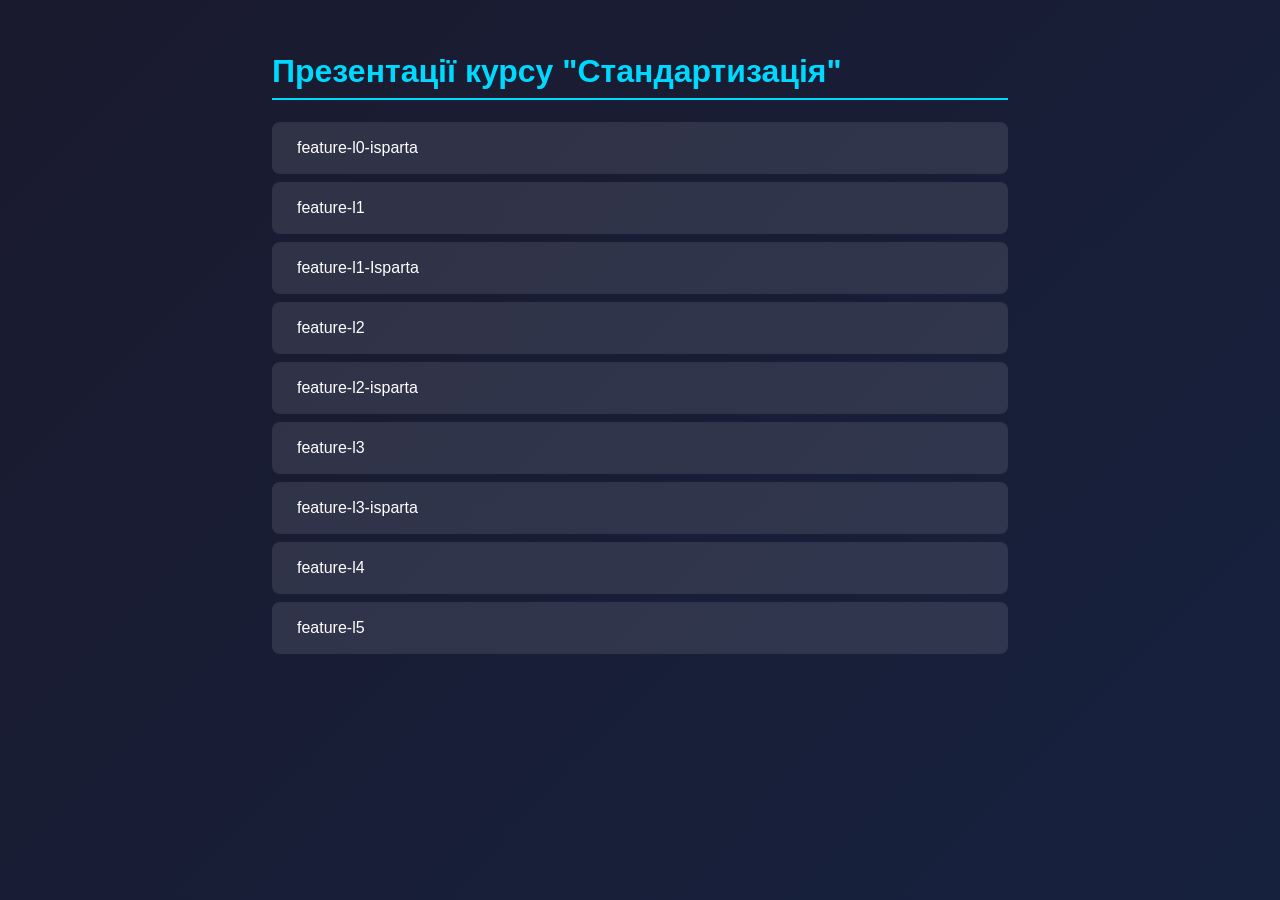
==== commit f73177e1: "Update index.html" ====
--- a/index.html
+++ b/index.html
@@ -1,764 +1,69 @@
-<!doctype html>
-<html lang="en">
-
+<!DOCTYPE html>
+<html lang="uk">
 <head>
-	<meta charset="utf-8">
-	<meta name="viewport" content="width=device-width, initial-scale=1.0, maximum-scale=1.0, user-scalable=no">
-
-	<title>Documentation, code, AI</title>
-
-	<link rel="stylesheet" href="dist/reveal.css">
-	<link rel="stylesheet" href="dist/theme/ztu.css">
-
-	<link rel="stylesheet" href="plugin/highlight/high-contrast.css">
+    <meta charset="UTF-8">
+    <meta name="viewport" content="width=device-width, initial-scale=1.0">
+    <title>Презентації - Стандартизація</title>
+    <style>
+        * { box-sizing: border-box; }
+        body {
+            font-family: -apple-system, BlinkMacSystemFont, 'Segoe UI', Roboto, Oxygen, Ubuntu, sans-serif;
+            max-width: 800px;
+            margin: 0 auto;
+            padding: 2rem;
+            background: linear-gradient(135deg, #1a1a2e 0%, #16213e 100%);
+            min-height: 100vh;
+            color: #eee;
+        }
+        h1 {
+            color: #00d9ff;
+            border-bottom: 2px solid #00d9ff;
+            padding-bottom: 0.5rem;
+        }
+        .branch-list {
+            list-style: none;
+            padding: 0;
+        }
+        .branch-list li {
+            margin: 0.5rem 0;
+        }
+        .branch-list a {
+            display: block;
+            padding: 1rem 1.5rem;
+            background: rgba(255,255,255,0.1);
+            border-radius: 8px;
+            color: #fff;
+            text-decoration: none;
+            transition: all 0.3s ease;
+            border: 1px solid transparent;
+        }
+        .branch-list a:hover {
+            background: rgba(0,217,255,0.2);
+            border-color: #00d9ff;
+            transform: translateX(10px);
+        }
+        .main-badge {
+            background: #00d9ff;
+            color: #1a1a2e;
+            padding: 0.2rem 0.5rem;
+            border-radius: 4px;
+            font-size: 0.8rem;
+            margin-left: 0.5rem;
+        }
+    </style>
 </head>
-
 <body>
-	<div class="reveal">
-		<div class="footer-ztu-logo"></div>
-		<div class="footer-isparta-logo"></div>
-		<div class="slides">
-
-			<!-- ===== 1. TITLE ===== -->
-			<section>
-				<section>
-					<h1 class="ztu-blue">Documentation, Code, AI</h1>
-					<p style="margin-top: 20px; font-size: 0.65em; color: #555;">
-						Erasmus+ Mobility &nbsp;·&nbsp; Isparta University of Applied Sciences &nbsp;·&nbsp; Isparta,
-						Turkey
-						&nbsp;·&nbsp; 2026
-					</p>
-					<aside class="notes">Назва презентації. Тема: ISO 9001, системи управління якістю. Контекст:
-						Erasmus+ / Іспарта.</aside>
-				</section>
-				<section>
-					<h1 class="ztu-blue">Documentation, Code, AI</h1>
-					<p style="margin-top: 20px; font-size: 0.65em; color: #555;">
-						Erasmus+ Hareketliliği &nbsp;·&nbsp; Isparta Uygulamalı Bilimler Üniversitesi &nbsp;·&nbsp;
-						Isparta, Türkiye
-						&nbsp;·&nbsp; 2026
-					</p>
-					<aside class="notes">Назва презентації. Тема: ISO 9001, системи управління якістю. Контекст:
-						Erasmus+ / Іспарта.</aside>
-				</section>
-			</section>
-
-			<!-- ===== 2. ABOUT ME ===== -->
-			<section>
-				<section>
-					<h2 class="ztu-blue">ABOUT ME</h2>
-					<div
-						style="display: grid; grid-template-columns: 1fr 1fr; gap: 24px; margin-top: 15px; align-items: center;">
-						<div style="font-size: 0.7em;">
-							<p class="ztu-orange" style="font-weight: bold; font-size: 1.3em; margin-bottom: 16px;">
-								Roman Savitskyi</p>
-							<ul class="ztu-list">
-								<li>PhD student</li>
-								<li>Lecturer — Zhytomyr Polytechnic State University, Ukraine</li>
-								<li>Digital Experience Lead UA — Tieto</li>
-							</ul>
-						</div>
-						<div style="text-align: center;">
-							<img src="examples/assets/Савіцький.jpg"
-								style="max-height: 420px; max-width: 100%; border-radius: 12px; object-fit: cover;">
-						</div>
-					</div>
-					<aside class="notes">Короткий вступ про себе: досвід у веброзробці, викладанні, зв'язок з темою документації та AI.</aside>
-				</section>
-				<section>
-					<h2 class="ztu-blue">HAKKIMDA</h2>
-					<div
-						style="display: grid; grid-template-columns: 1fr 1fr; gap: 24px; margin-top: 15px; align-items: center;">
-						<div style="font-size: 0.7em;">
-							<p class="ztu-orange" style="font-weight: bold; font-size: 1.3em; margin-bottom: 16px;">
-								Roman Savitskyi</p>
-							<ul class="ztu-list">
-								<li>Doktora öğrencisi</li>
-								<li>Öğretim Görevlisi — Jitomir Politeknik Devlet Üniversitesi, Ukrayna</li>
-								<li>Dijital Deneyim Lideri UA — Tieto</li>
-							</ul>
-						</div>
-						<div style="text-align: center;">
-							<img src="examples/assets/Савіцький.jpg"
-								style="max-height: 420px; max-width: 100%; border-radius: 12px; object-fit: cover;">
-						</div>
-					</div>
-					<aside class="notes">Короткий вступ про себе: досвід у веброзробці, викладанні, зв'язок з темою документації та AI.</aside>
-				</section>
-			</section>
-
-			<!-- ===== 3. WHY DOCUMENTATION MATTERS ===== -->
-			<section>
-				<section>
-					<h2 class="ztu-blue">WHY DOCUMENTATION MATTERS</h2>
-					<p class="ztu-orange" style="font-size:1em;margin-top:6px;">"It's not optional — it's infrastructure"</p>
-					<ul class="ztu-list" style="margin-top:22px;">
-						<li><span class="ztu-orange">Onboarding</span>: weeks without docs → days with docs</li>
-						<li><span class="ztu-orange">Knowledge preservation</span>: developers leave, docs stay</li>
-						<li><span class="ztu-orange">Technical debt</span>: undocumented code = code no one dares touch</li>
-						<li><span class="ztu-orange">Compliance & audits</span>: ISO, contracts, legal requirements</li>
-					</ul>
-				<aside class="notes">Починаємо з базового питання: навіщо писати документацію? Ключова ідея — документація це інфраструктура, не "приємно мати". Техборг без доків = чорна скринька. Питання залу: хто вважає документацію опціональною?</aside>
-				</section>
-				<section>
-					<h2 class="ztu-blue">NEDEN DOKÜMANTASYON ÖNEMLİDİR</h2>
-					<p class="ztu-orange" style="font-size:1em;margin-top:6px;">"Opsiyonel değil — altyapının bir parçası"</p>
-					<ul class="ztu-list" style="margin-top:22px;">
-						<li><span class="ztu-orange">İşe alım</span>: dökümansız haftalar → dökümanlı günler</li>
-						<li><span class="ztu-orange">Bilgi koruma</span>: geliştiriciler gider, dökümanlar kalır</li>
-						<li><span class="ztu-orange">Teknik borç</span>: dökümansız kod = kimsenin dokunmaya cesaret edemediği kod</li>
-						<li><span class="ztu-orange">Uyumluluk ve denetimler</span>: ISO, sözleşmeler, yasal gereksinimler</li>
-					</ul>
-				<aside class="notes">Türkçe slayt — aynı notlar geçerli.</aside>
-				</section>
-			</section>
-
-			<!-- ===== 4. EVOLUTION ===== -->
-			<section>
-				<section>
-					<h2 class="ztu-blue">THE EVOLUTION OF DOCUMENTATION</h2>
-					<p class="ztu-orange" style="font-size:1em;margin-top:6px;">From inline comments to AI-powered generation</p>
-					<div style="display:flex;align-items:stretch;gap:4px;margin-top:25px;">
-						<div style="flex:1;border:2px solid #27ae60;border-radius:7px;padding:10px 6px;text-align:center;"><div style="color:#27ae60;font-weight:bold;font-size:0.65em;">Comments</div></div>
-						<div style="align-self:center;color:#888;padding:0 3px;">→</div>
-						<div style="flex:1;border:2px solid #2ecc71;border-radius:7px;padding:10px 6px;text-align:center;"><div style="color:#2ecc71;font-weight:bold;font-size:0.65em;">Javadoc / JSDoc</div></div>
-						<div style="align-self:center;color:#888;padding:0 3px;">→</div>
-						<div style="flex:1;border:2px solid #f39c12;border-radius:7px;padding:10px 6px;text-align:center;"><div style="color:#f39c12;font-weight:bold;font-size:0.65em;">Swagger / OpenAPI</div></div>
-						<div style="align-self:center;color:#888;padding:0 3px;">→</div>
-						<div style="flex:1;border:2px solid #e67e22;border-radius:7px;padding:10px 6px;text-align:center;"><div style="color:#e67e22;font-weight:bold;font-size:0.65em;">Docs as Code</div></div>
-						<div style="align-self:center;color:#888;padding:0 3px;">→</div>
-						<div style="flex:1;border:2px solid #9b59b6;border-radius:7px;padding:10px 6px;text-align:center;"><div style="color:#9b59b6;font-weight:bold;font-size:0.65em;">AI-generated</div></div>
-					</div>
-					<p style="font-size:0.6em;opacity:0.5;margin-top:12px;text-align:center;">each step reduced friction — AI removes it almost entirely</p>
-				<aside class="notes">Покажіть еволюцію як прогрес у зменшенні тертя. Comments — тільки для автора. JSDoc — перший крок до формату. Swagger — перший стандарт для API. Docs as Code — документація стає громадянином першого класу. AI — тертя майже зникає, але якість залежить від вашого контексту.</aside>
-				</section>
-				<section>
-					<h2 class="ztu-blue">DOKÜMANTASYONUN EVRİMİ</h2>
-					<p class="ztu-orange" style="font-size:1em;margin-top:6px;">Satır içi yorumlardan AI destekli üretime</p>
-					<div style="display:flex;align-items:stretch;gap:4px;margin-top:25px;">
-						<div style="flex:1;border:2px solid #27ae60;border-radius:7px;padding:10px 6px;text-align:center;"><div style="color:#27ae60;font-weight:bold;font-size:0.65em;">Yorumlar</div></div>
-						<div style="align-self:center;color:#888;padding:0 3px;">→</div>
-						<div style="flex:1;border:2px solid #2ecc71;border-radius:7px;padding:10px 6px;text-align:center;"><div style="color:#2ecc71;font-weight:bold;font-size:0.65em;">Javadoc / JSDoc</div></div>
-						<div style="align-self:center;color:#888;padding:0 3px;">→</div>
-						<div style="flex:1;border:2px solid #f39c12;border-radius:7px;padding:10px 6px;text-align:center;"><div style="color:#f39c12;font-weight:bold;font-size:0.65em;">Swagger / OpenAPI</div></div>
-						<div style="align-self:center;color:#888;padding:0 3px;">→</div>
-						<div style="flex:1;border:2px solid #e67e22;border-radius:7px;padding:10px 6px;text-align:center;"><div style="color:#e67e22;font-weight:bold;font-size:0.65em;">Kod Olarak Döküman</div></div>
-						<div style="align-self:center;color:#888;padding:0 3px;">→</div>
-						<div style="flex:1;border:2px solid #9b59b6;border-radius:7px;padding:10px 6px;text-align:center;"><div style="color:#9b59b6;font-weight:bold;font-size:0.65em;">AI üretimi</div></div>
-					</div>
-					<p style="font-size:0.6em;opacity:0.5;margin-top:12px;text-align:center;">her adım sürtünmeyi azalttı — AI neredeyse tamamen kaldırıyor</p>
-				<aside class="notes">Türkçe slayt — aynı notlar geçerli.</aside>
-				</section>
-			</section>
-
-			<!-- ===== 5. INTERACTIVE Q1 ===== -->
-			<section>
-				<section>
-					<div style="text-align:center;margin-top:30px;">
-						<div style="font-size:3em;margin-bottom:20px;">✋</div>
-						<h2 class="ztu-orange" style="font-size:1.1em;">Who wrote documentation for their code in the last month?</h2>
-						<p style="font-size:0.7em;opacity:0.6;margin-top:16px;">Be honest — raise your hand</p>
-					</div>
-				<aside class="notes">Пауза для взаємодії. Підніміть руки — чесно. Очікуйте мало рук. Це нормально — ми тут саме для цього. Додаткове питання: а хто читає документацію, коли онбордиться на новий проект?</aside>
-				</section>
-				<section>
-					<div style="text-align:center;margin-top:30px;">
-						<div style="font-size:3em;margin-bottom:20px;">✋</div>
-						<h2 class="ztu-orange" style="font-size:1.1em;">Son bir ayda kodunuz için dokümantasyon yazan oldu mu?</h2>
-						<p style="font-size:0.7em;opacity:0.6;margin-top:16px;">Dürüst olun — elinizi kaldırın</p>
-					</div>
-				<aside class="notes">Türkçe slayt — aynı notlar geçerli.</aside>
-				</section>
-			</section>
-
-			<!-- ===== 6. DOCS AS CODE ===== -->
-			<section>
-				<section>
-					<h2 class="ztu-blue">DOCUMENTATION AS CODE</h2>
-					<p class="ztu-orange" style="font-size:1em;margin-top:6px;">Treat docs like you treat source code</p>
-					<ul class="ztu-list" style="margin-top:20px;">
-						<li>Stored in <span class="ztu-orange">git</span> alongside the code</li>
-						<li>Written in plain text — <span class="ztu-orange">Markdown</span>, AsciiDoc</li>
-						<li>Reviewed via <span class="ztu-orange">pull requests</span></li>
-						<li>Built and deployed via <span class="ztu-orange">CI/CD</span></li>
-						<li>Versioned and released <span class="ztu-orange">with the product</span></li>
-					</ul>
-				<aside class="notes">Docs as Code = документація живе поруч з кодом у git. Якщо код ревʼюється, тестується, версіонується — чому документація ні? Інструменти: MkDocs, Docusaurus, Sphinx. Docs в тому ж PR що й код — ніхто не забуде оновити.</aside>
-				</section>
-				<section>
-					<h2 class="ztu-blue">KOD OLARAK DOKÜMANTASYON</h2>
-					<p class="ztu-orange" style="font-size:1em;margin-top:6px;">Dökümanlara kaynak kod gibi davranın</p>
-					<ul class="ztu-list" style="margin-top:20px;">
-						<li><span class="ztu-orange">git</span>'te kodun yanında saklanır</li>
-						<li>Düz metin — <span class="ztu-orange">Markdown</span>, AsciiDoc</li>
-						<li><span class="ztu-orange">Pull request</span>'ler ile incelenir</li>
-						<li><span class="ztu-orange">CI/CD</span> ile derlenir ve yayınlanır</li>
-						<li>Ürünle birlikte <span class="ztu-orange">versiyonlanır ve yayınlanır</span></li>
-					</ul>
-				<aside class="notes">Türkçe slayt — aynı notlar geçerli.</aside>
-				</section>
-			</section>
-
-			<!-- ===== 8. PIPELINE ===== -->
-			<section>
-				<section>
-					<h2 class="ztu-blue">THE DOCS PIPELINE</h2>
-					<p class="ztu-orange" style="font-size:1em;margin-top:6px;">Same workflow as code — automated, reviewable, versioned</p>
-					<div style="display:flex;align-items:stretch;gap:4px;margin-top:25px;">
-						<div style="flex:1;border:2px solid #3498db;border-radius:7px;padding:10px 6px;text-align:center;"><div style="color:#3498db;font-weight:bold;font-size:0.65em;">Write (MD)</div></div>
-						<div style="align-self:center;color:#888;padding:0 3px;">→</div>
-						<div style="flex:1;border:2px solid #2ecc71;border-radius:7px;padding:10px 6px;text-align:center;"><div style="color:#2ecc71;font-weight:bold;font-size:0.65em;">git commit</div></div>
-						<div style="align-self:center;color:#888;padding:0 3px;">→</div>
-						<div style="flex:1;border:2px solid #f39c12;border-radius:7px;padding:10px 6px;text-align:center;"><div style="color:#f39c12;font-weight:bold;font-size:0.65em;">PR / Review</div></div>
-						<div style="align-self:center;color:#888;padding:0 3px;">→</div>
-						<div style="flex:1;border:2px solid #e67e22;border-radius:7px;padding:10px 6px;text-align:center;"><div style="color:#e67e22;font-weight:bold;font-size:0.65em;">CI Build</div></div>
-						<div style="align-self:center;color:#888;padding:0 3px;">→</div>
-						<div style="flex:1;border:2px solid #9b59b6;border-radius:7px;padding:10px 6px;text-align:center;"><div style="color:#9b59b6;font-weight:bold;font-size:0.65em;">Deploy</div></div>
-						<div style="align-self:center;color:#888;padding:0 3px;">→</div>
-						<div style="flex:1;border:2px solid #27ae60;border-radius:7px;padding:10px 6px;text-align:center;"><div style="color:#27ae60;font-weight:bold;font-size:0.65em;">📄 Live Docs</div></div>
-					</div>
-				<aside class="notes">Workflow ідентичний до CI/CD для коду. Write MD → commit → PR (ревʼю, коментарі) → CI (лінтер посилань, орфографія) → Deploy → живий сайт. Документацію можна тестувати автоматично — так само як unit тести.</aside>
-				</section>
-				<section>
-					<h2 class="ztu-blue">DÖKÜMANLAR PİPELINE'I</h2>
-					<p class="ztu-orange" style="font-size:1em;margin-top:6px;">Kodla aynı iş akışı — otomatik, incelenebilir, versiyonlanmış</p>
-					<div style="display:flex;align-items:stretch;gap:4px;margin-top:25px;">
-						<div style="flex:1;border:2px solid #3498db;border-radius:7px;padding:10px 6px;text-align:center;"><div style="color:#3498db;font-weight:bold;font-size:0.65em;">Yaz (MD)</div></div>
-						<div style="align-self:center;color:#888;padding:0 3px;">→</div>
-						<div style="flex:1;border:2px solid #2ecc71;border-radius:7px;padding:10px 6px;text-align:center;"><div style="color:#2ecc71;font-weight:bold;font-size:0.65em;">git commit</div></div>
-						<div style="align-self:center;color:#888;padding:0 3px;">→</div>
-						<div style="flex:1;border:2px solid #f39c12;border-radius:7px;padding:10px 6px;text-align:center;"><div style="color:#f39c12;font-weight:bold;font-size:0.65em;">PR / İnceleme</div></div>
-						<div style="align-self:center;color:#888;padding:0 3px;">→</div>
-						<div style="flex:1;border:2px solid #e67e22;border-radius:7px;padding:10px 6px;text-align:center;"><div style="color:#e67e22;font-weight:bold;font-size:0.65em;">CI Derle</div></div>
-						<div style="align-self:center;color:#888;padding:0 3px;">→</div>
-						<div style="flex:1;border:2px solid #9b59b6;border-radius:7px;padding:10px 6px;text-align:center;"><div style="color:#9b59b6;font-weight:bold;font-size:0.65em;">Yayınla</div></div>
-						<div style="align-self:center;color:#888;padding:0 3px;">→</div>
-						<div style="flex:1;border:2px solid #27ae60;border-radius:7px;padding:10px 6px;text-align:center;"><div style="color:#27ae60;font-weight:bold;font-size:0.65em;">📄 Canlı Döküman</div></div>
-					</div>
-				<aside class="notes">Türkçe slayt — aynı notlar geçerli.</aside>
-				</section>
-			</section>
-
-			<!-- ===== 9. AI GENERATES DOCS ===== -->
-			<section>
-				<section>
-					<h2 class="ztu-blue">WHAT AI DOES WELL</h2>
-					<p class="ztu-orange" style="font-size:1em;margin-top:6px;">Documentation tasks AI handles reliably</p>
-					<ul class="ztu-list" style="margin-top:18px;">
-						<li><span class="ztu-green">Docstrings</span> from function signatures and types</li>
-						<li><span class="ztu-green">README</span> from codebase structure analysis</li>
-						<li><span class="ztu-green">API docs</span> from code / OpenAPI schema</li>
-						<li><span class="ztu-green">Changelogs</span> from git history</li>
-						<li><span class="ztu-green">Translation</span> and simplification of existing docs</li>
-						<li><span class="ztu-green">Diagrams</span> from text descriptions (Mermaid)</li>
-					</ul>
-				<aside class="notes">AI справляється з механічними завданнями документування. Докстрінги з сигнатур — майже ідеально. Changelog з git history — дуже практично для релізів. Mermaid: можна попросити AI намалювати архітектуру по тексту. Переклад + спрощення — корисно для технічного письма.</aside>
-				</section>
-				<section>
-					<h2 class="ztu-blue">AI'NIN İYİ YAPTIĞI ŞEYLER</h2>
-					<p class="ztu-orange" style="font-size:1em;margin-top:6px;">AI'nın güvenilir şekilde yaptığı dokümantasyon görevleri</p>
-					<ul class="ztu-list" style="margin-top:18px;">
-						<li><span class="ztu-green">Docstring</span>'ler fonksiyon imzaları ve türlerden</li>
-						<li><span class="ztu-green">README</span> kod tabanı yapısı analizinden</li>
-						<li><span class="ztu-green">API dökümanları</span> kod / OpenAPI şemasından</li>
-						<li><span class="ztu-green">Değişiklik günlükleri</span> git geçmişinden</li>
-						<li><span class="ztu-green">Çeviri</span> ve mevcut dökümanların basitleştirilmesi</li>
-						<li><span class="ztu-green">Diyagramlar</span> metin açıklamalarından (Mermaid)</li>
-					</ul>
-				<aside class="notes">Türkçe slayt — aynı notlar geçerli.</aside>
-				</section>
-			</section>
-
-			<!-- ===== 10. AI TOOLS ===== -->
-			<section>
-				<section>
-					<h2 class="ztu-blue">AI DOCUMENTATION TOOLS</h2>
-					<div style="display:flex;gap:12px;margin-top:25px;">
-						<div style="flex:1;border:2px solid #27ae60;border-radius:8px;padding:14px 10px;text-align:center;">
-							<div style="font-size:1.5em;margin-bottom:5px;">🤖</div>
-							<div style="color:#27ae60;font-weight:bold;font-size:0.65em;">GitHub Copilot</div>
-							<div style="font-size:0.52em;opacity:0.7;margin-top:4px;">inline suggestions, docstrings</div>
-						</div>
-						<div style="flex:1;border:2px solid #3498db;border-radius:8px;padding:14px 10px;text-align:center;">
-							<div style="font-size:1.5em;margin-bottom:5px;">⚡</div>
-							<div style="color:#3498db;font-weight:bold;font-size:0.65em;">Cursor</div>
-							<div style="font-size:0.52em;opacity:0.7;margin-top:4px;">full context: code + docs</div>
-						</div>
-						<div style="flex:1;border:2px solid #f39c12;border-radius:8px;padding:14px 10px;text-align:center;">
-							<div style="font-size:1.5em;margin-bottom:5px;">🧠</div>
-							<div style="color:#f39c12;font-weight:bold;font-size:0.65em;">Claude</div>
-							<div style="font-size:0.52em;opacity:0.7;margin-top:4px;">analysis, generation, refactoring</div>
-						</div>
-						<div style="flex:1;border:2px solid #9b59b6;border-radius:8px;padding:14px 10px;text-align:center;">
-							<div style="font-size:1.5em;margin-bottom:5px;">📘</div>
-							<div style="color:#9b59b6;font-weight:bold;font-size:0.65em;">Mintlify</div>
-							<div style="font-size:0.52em;opacity:0.7;margin-top:4px;">AI-powered doc platform</div>
-						</div>
-					</div>
-					<p style="font-size:0.62em;opacity:0.6;margin-top:16px;text-align:center;">All of them work better with good input — your code and your docs</p>
-				<aside class="notes">Copilot — вбудований в IDE, добре для docstrings inline. Cursor — бачить весь проект, може генерувати README для всього репо. Claude — краще для аналізу великих документів і рефакторингу. Mintlify — спеціалізована платформа з автогенерацією API docs. Всі вони кращі з якісним контекстом.</aside>
-				</section>
-				<section>
-					<h2 class="ztu-blue">AI DOKÜMANTASYON ARAÇLARI</h2>
-					<div style="display:flex;gap:12px;margin-top:25px;">
-						<div style="flex:1;border:2px solid #27ae60;border-radius:8px;padding:14px 10px;text-align:center;">
-							<div style="font-size:1.5em;margin-bottom:5px;">🤖</div>
-							<div style="color:#27ae60;font-weight:bold;font-size:0.65em;">GitHub Copilot</div>
-							<div style="font-size:0.52em;opacity:0.7;margin-top:4px;">satır içi öneriler, docstring'ler</div>
-						</div>
-						<div style="flex:1;border:2px solid #3498db;border-radius:8px;padding:14px 10px;text-align:center;">
-							<div style="font-size:1.5em;margin-bottom:5px;">⚡</div>
-							<div style="color:#3498db;font-weight:bold;font-size:0.65em;">Cursor</div>
-							<div style="font-size:0.52em;opacity:0.7;margin-top:4px;">tam bağlam: kod + dökümanlar</div>
-						</div>
-						<div style="flex:1;border:2px solid #f39c12;border-radius:8px;padding:14px 10px;text-align:center;">
-							<div style="font-size:1.5em;margin-bottom:5px;">🧠</div>
-							<div style="color:#f39c12;font-weight:bold;font-size:0.65em;">Claude</div>
-							<div style="font-size:0.52em;opacity:0.7;margin-top:4px;">analiz, üretim, yeniden düzenleme</div>
-						</div>
-						<div style="flex:1;border:2px solid #9b59b6;border-radius:8px;padding:14px 10px;text-align:center;">
-							<div style="font-size:1.5em;margin-bottom:5px;">📘</div>
-							<div style="color:#9b59b6;font-weight:bold;font-size:0.65em;">Mintlify</div>
-							<div style="font-size:0.52em;opacity:0.7;margin-top:4px;">AI destekli döküman platformu</div>
-						</div>
-					</div>
-					<p style="font-size:0.62em;opacity:0.6;margin-top:16px;text-align:center;">Hepsi iyi girdiyle daha iyi çalışır — kodunuz ve dökümanlarınız</p>
-				<aside class="notes">Türkçe slayt — aynı notlar geçerli.</aside>
-				</section>
-			</section>
-
-			<!-- ===== 11. INTERACTIVE Q2 ===== -->
-			<section>
-				<section>
-					<div style="text-align:center;margin-top:30px;">
-						<div style="font-size:3em;margin-bottom:20px;">🤔</div>
-						<h2 class="ztu-orange" style="font-size:1.1em;">Do you trust AI-generated documentation without reviewing it?</h2>
-						<p style="font-size:0.7em;opacity:0.6;margin-top:16px;">Think about it — would you ship it without reading?</p>
-					</div>
-				<aside class="notes">Ключове питання. Хто довіряє AI без перевірки? AI може впевнено написати хибну інформацію — hallucination. Завжди human-in-the-loop. AI = чернетка, не кінцевий продукт.</aside>
-				</section>
-				<section>
-					<div style="text-align:center;margin-top:30px;">
-						<div style="font-size:3em;margin-bottom:20px;">🤔</div>
-						<h2 class="ztu-orange" style="font-size:1.1em;">AI tarafından oluşturulan dokümantasyona incelemeden güveniyor musunuz?</h2>
-						<p style="font-size:0.7em;opacity:0.6;margin-top:16px;">Düşünün — okumadan yayınlar mıydınız?</p>
-					</div>
-				<aside class="notes">Türkçe slayt — aynı notlar geçerli.</aside>
-				</section>
-			</section>
-
-			<!-- ===== 12. BRIDGE LICENSES ===== -->
-			<section>
-				<section>
-					<h2 class="ztu-blue">BUT WAIT — WHO OWNS AI-GENERATED CODE?</h2>
-					<p class="ztu-orange" style="font-size:1em;margin-top:6px;">A question this workflow raises immediately</p>
-					<p style="color:#e74c3c;font-weight:bold;font-size:0.7em;margin-bottom:16px;">→ Next: Software Licenses & Compliance</p>
-						<div style="background:rgba(255,255,255,0.05);border-left:3px solid #e74c3c;border-radius:4px;padding:8px 12px;margin-bottom:8px;font-size:0.65em;">AI was trained on open source code — under which licenses?</div>
-						<div style="background:rgba(255,255,255,0.05);border-left:3px solid #e74c3c;border-radius:4px;padding:8px 12px;margin-bottom:8px;font-size:0.65em;">Is AI-generated code a derivative work?</div>
-						<div style="background:rgba(255,255,255,0.05);border-left:3px solid #e74c3c;border-radius:4px;padding:8px 12px;margin-bottom:8px;font-size:0.65em;">Can you use it commercially without restrictions?</div>
-						<div style="background:rgba(255,255,255,0.05);border-left:3px solid #e74c3c;border-radius:4px;padding:8px 12px;margin-bottom:8px;font-size:0.65em;">What does your SBOM say about AI-generated dependencies?</div>
-				<aside class="notes">Місток до лекції про ліцензії. AI тренується на GitHub, Stack Overflow, публічних репозиторіях — всі мають ліцензії. GPL-ний код у комерційному продукті = юридичний ризик. SBOM (Software Bill of Materials) допомагає відстежити. Наступна лекція розкриє це детально.</aside>
-				</section>
-				<section>
-					<h2 class="ztu-blue">DURUN — AI KODU KİMİN?</h2>
-					<p class="ztu-orange" style="font-size:1em;margin-top:6px;">Bu iş akışının hemen ortaya çıkardığı soru</p>
-					<p style="color:#e74c3c;font-weight:bold;font-size:0.7em;margin-bottom:16px;">→ Sonraki: Yazılım Lisansları &amp; Uyumluluk</p>
-					<div style="background:rgba(255,255,255,0.05);border-left:3px solid #e74c3c;border-radius:4px;padding:8px 12px;margin-bottom:8px;font-size:0.65em;">AI açık kaynak kod üzerinde eğitildi — hangi lisanslar altında?</div>
-					<div style="background:rgba(255,255,255,0.05);border-left:3px solid #e74c3c;border-radius:4px;padding:8px 12px;margin-bottom:8px;font-size:0.65em;">AI tarafından oluşturulan kod türev bir çalışma mı?</div>
-					<div style="background:rgba(255,255,255,0.05);border-left:3px solid #e74c3c;border-radius:4px;padding:8px 12px;margin-bottom:8px;font-size:0.65em;">Kısıtlama olmadan ticari olarak kullanabilir misiniz?</div>
-					<div style="background:rgba(255,255,255,0.05);border-left:3px solid #e74c3c;border-radius:4px;padding:8px 12px;margin-bottom:8px;font-size:0.65em;">SBOM'unuz AI bağımlılıkları hakkında ne söylüyor?</div>
-				<aside class="notes">Türkçe slayt — aynı notlar geçerli.</aside>
-				</section>
-			</section>
-
-			<!-- ===== 13. DOCS FIRST ===== -->
-			<section>
-				<section>
-					<h2 class="ztu-blue">DOCUMENTATION FIRST</h2>
-					<p class="ztu-orange" style="font-size:1em;margin-top:6px;">Write the README before writing the code</p>
-					<ul class="ztu-list" style="margin-top:28px;">
-						<li>Forces you to design the <span class="ztu-orange">interface before implementation</span></li>
-						<li>AI reads your README and generates a working skeleton</li>
-					</ul>
-				<aside class="notes">Зворотній підхід до розробки: спочатку README, потім код. Описуємо інтерфейс, поведінку, очікуваний результат — і лише тоді даємо AI генерувати скелет. Це змушує думати про дизайн перед реалізацією. Бонус: README вже готовий до релізу.</aside>
-				</section>
-				<section>
-					<h2 class="ztu-blue">ÖNCE DOKÜMANTASYON</h2>
-					<p class="ztu-orange" style="font-size:1em;margin-top:6px;">Kodu yazmadan önce README'yi yazın</p>
-					<ul class="ztu-list" style="margin-top:28px;">
-						<li>Uygulamadan önce <span class="ztu-orange">arayüzü tasarlamaya</span> zorlar</li>
-						<li>AI README'nizi okur ve çalışan bir iskelet oluşturur</li>
-					</ul>
-				<aside class="notes">Türkçe slayt — aynı notlar geçerli.</aside>
-				</section>
-			</section>
-
-			<!-- ===== 14. QUALITY MATTERS ===== -->
-			<section>
-				<section>
-					<h2 class="ztu-blue">GARBAGE IN — GARBAGE OUT</h2>
-					<p class="ztu-orange" style="font-size:1em;margin-top:6px;">The quality of your docs = the quality of AI-generated code</p>
-					<div style="display:grid;grid-template-columns:1fr 1fr;gap:20px;margin-top:18px;">
-						<div>
-							<p class="ztu-red" style="font-size:0.6em;margin-bottom:6px;">❌ Vague input</p>
-							<pre style="font-size:0.5em;background:rgba(0,0,0,0.3);padding:10px;border-radius:6px;">// function that does stuff
-function process(data) {}</pre>
-							<p style="font-size:0.52em;opacity:0.6;margin-top:6px;">AI output: generic, possibly wrong</p>
-						</div>
-						<div>
-							<p class="ztu-green" style="font-size:0.6em;margin-bottom:6px;">✅ Precise input</p>
-							<pre style="font-size:0.5em;background:rgba(0,0,0,0.3);padding:10px;border-radius:6px;">/**
- * Validates email per RFC 5322.
- * @throws {ValidationError} if invalid
- */
-function validateEmail(email: string): boolean {}</pre>
-							<p style="font-size:0.52em;opacity:0.6;margin-top:6px;">AI output: correct, typed, edge-cases handled</p>
-						</div>
-					</div>
-				<aside class="notes">Найважливіший слайд: якість вхідних даних = якість AI-коду. Перший приклад — function process(data): AI нічого не розуміє. Другий: JSDoc з типами і винятками — AI генерує правильний, типізований код з обробкою помилок.</aside>
-				</section>
-				<section>
-					<h2 class="ztu-blue">GİRDİ KALİTESİ = ÇIKTI KALİTESİ</h2>
-					<p class="ztu-orange" style="font-size:1em;margin-top:6px;">Dökümanlarınızın kalitesi = AI'nın ürettiği kodun kalitesi</p>
-					<div style="display:grid;grid-template-columns:1fr 1fr;gap:20px;margin-top:18px;">
-						<div>
-							<p class="ztu-red" style="font-size:0.6em;margin-bottom:6px;">❌ Belirsiz girdi</p>
-							<pre style="font-size:0.5em;background:rgba(0,0,0,0.3);padding:10px;border-radius:6px;">// bir şeyler yapan fonksiyon
-function process(data) {}</pre>
-							<p style="font-size:0.52em;opacity:0.6;margin-top:6px;">AI çıktısı: genel, muhtemelen yanlış</p>
-						</div>
-						<div>
-							<p class="ztu-green" style="font-size:0.6em;margin-bottom:6px;">✅ Kesin girdi</p>
-							<pre style="font-size:0.5em;background:rgba(0,0,0,0.3);padding:10px;border-radius:6px;">/**
- * RFC 5322'ye göre e-posta doğrular.
- * @throws {ValidationError} geçersizse
- */
-function validateEmail(email: string): boolean {}</pre>
-							<p style="font-size:0.52em;opacity:0.6;margin-top:6px;">AI çıktısı: doğru, yazılmış, kenar durumlar ele alınmış</p>
-						</div>
-					</div>
-				<aside class="notes">Türkçe slayt — aynı notlar geçerli.</aside>
-				</section>
-			</section>
-
-			<!-- ===== 15. INTERACTIVE Q3 ===== -->
-			<section>
-				<section>
-					<div style="text-align:center;margin-top:20px;">
-						<div style="font-size:2.5em;margin-bottom:16px;">⚠️</div>
-						<h2 class="ztu-orange" style="font-size:1em;">AI generated code with a bug that caused data loss.</h2>
-						<h2 class="ztu-orange" style="font-size:1em;margin-top:10px;">The developer used it without review.</h2>
-						<p class="ztu-blue" style="margin-top:20px;font-size:0.85em;font-weight:bold;">Who is responsible?</p>
-					<div style="display:flex;gap:12px;justify-content:center;margin-top:16px;">
-						<div style="border:1px solid #555;border-radius:6px;padding:8px 16px;font-size:0.6em;">Developer</div>
-						<div style="border:1px solid #555;border-radius:6px;padding:8px 16px;font-size:0.6em;">AI vendor</div>
-						<div style="border:1px solid #555;border-radius:6px;padding:8px 16px;font-size:0.6em;">Company</div>
-						<div style="border:1px solid #555;border-radius:6px;padding:8px 16px;font-size:0.6em;">All of the above</div>
-					</div>
-				</div>
-				<aside class="notes">Дискусійне питання без єдиної відповіді. Розробник: використав без перевірки. Компанія: дозволила без обовʼязкового ревʼю. AI вендор: захищений у ToS. Висновок: відповідальність завжди на людях.</aside>
-				</section>
-				<section>
-					<div style="text-align:center;margin-top:20px;">
-						<div style="font-size:2.5em;margin-bottom:16px;">⚠️</div>
-						<h2 class="ztu-orange" style="font-size:1em;">AI veri kaybına neden olan bir hata içeren kod üretti.</h2>
-						<h2 class="ztu-orange" style="font-size:1em;margin-top:10px;">Geliştirici incelemeden kullandı.</h2>
-						<p class="ztu-blue" style="margin-top:20px;font-size:0.85em;font-weight:bold;">Kim sorumlu?</p>
-					<div style="display:flex;gap:12px;justify-content:center;margin-top:16px;">
-						<div style="border:1px solid #555;border-radius:6px;padding:8px 16px;font-size:0.6em;">Geliştirici</div>
-						<div style="border:1px solid #555;border-radius:6px;padding:8px 16px;font-size:0.6em;">AI satıcısı</div>
-						<div style="border:1px solid #555;border-radius:6px;padding:8px 16px;font-size:0.6em;">Şirket</div>
-						<div style="border:1px solid #555;border-radius:6px;padding:8px 16px;font-size:0.6em;">Hepsi</div>
-					</div>
-				</div>
-				<aside class="notes">Türkçe slayt — aynı notlar geçerli.</aside>
-				</section>
-			</section>
-
-			<!-- ===== 16. RULES ===== -->
-			<section>
-				<section>
-					<h2 class="ztu-blue">DOCUMENTING FOR AI</h2>
-					<p class="ztu-orange" style="font-size:1em;margin-top:6px;">Give AI the context it needs to generate correct code</p>
-					<div style="display:grid;grid-template-columns:1fr 1fr;gap:20px;margin-top:20px;">
-						<div style="border:2px solid #f39c12;border-radius:10px;padding:18px 16px;">
-							<p style="color:#f39c12;font-weight:bold;font-size:0.7em;margin-bottom:4px;">ADR</p>
-							<p style="font-size:0.55em;opacity:0.65;margin-bottom:14px;">Architecture Decision Records</p>
-							<div style="background:rgba(243,156,18,0.08);border-radius:4px;padding:6px 10px;margin-bottom:6px;font-size:0.58em;">WHY a decision was made</div>
-							<div style="background:rgba(243,156,18,0.08);border-radius:4px;padding:6px 10px;margin-bottom:6px;font-size:0.58em;">Alternatives considered</div>
-							<div style="background:rgba(243,156,18,0.08);border-radius:4px;padding:6px 10px;margin-bottom:6px;font-size:0.58em;">Consequences accepted</div>
-							<div style="background:rgba(243,156,18,0.08);border-radius:4px;padding:6px 10px;font-size:0.58em;">Context for consistent AI output</div>
-						</div>
-						<div style="border:2px solid #3498db;border-radius:10px;padding:18px 16px;">
-							<p style="color:#3498db;font-weight:bold;font-size:0.7em;margin-bottom:4px;">Rules files</p>
-							<p style="font-size:0.55em;opacity:0.65;margin-bottom:14px;">Project rules, style, forbidden patterns</p>
-							<div style="background:rgba(52,152,219,0.08);border-radius:4px;padding:6px 10px;margin-bottom:6px;font-size:0.58em;font-family:monospace;">CLAUDE.md</div>
-							<div style="background:rgba(52,152,219,0.08);border-radius:4px;padding:6px 10px;margin-bottom:6px;font-size:0.58em;font-family:monospace;">.cursorrules</div>
-							<div style="background:rgba(52,152,219,0.08);border-radius:4px;padding:6px 10px;font-size:0.58em;font-family:monospace;">.github/copilot-instructions.md</div>
-						</div>
-					</div>
-				<aside class="notes">ADR — документуємо не ЩО зробили, а ЧОМУ: бізнес-контекст для AI. Rules файли — конфігурація AI-асистента. Приклад: "ніколи не використовуй any в TypeScript, завжди кидай помилки". AI читає CLAUDE.md перед кожним завданням.</aside>
-				</section>
-				<section>
-					<h2 class="ztu-blue">AI İÇİN BELGELEME</h2>
-					<p class="ztu-orange" style="font-size:1em;margin-top:6px;">AI'ya doğru kod üretmesi için ihtiyaç duyduğu bağlamı verin</p>
-					<div style="display:grid;grid-template-columns:1fr 1fr;gap:20px;margin-top:20px;">
-						<div style="border:2px solid #f39c12;border-radius:10px;padding:18px 16px;">
-							<p style="color:#f39c12;font-weight:bold;font-size:0.7em;margin-bottom:4px;">ADR</p>
-							<p style="font-size:0.55em;opacity:0.65;margin-bottom:14px;">Mimari Karar Kayıtları</p>
-							<div style="background:rgba(243,156,18,0.08);border-radius:4px;padding:6px 10px;margin-bottom:6px;font-size:0.58em;">Kararın NEDEN alındığı</div>
-							<div style="background:rgba(243,156,18,0.08);border-radius:4px;padding:6px 10px;margin-bottom:6px;font-size:0.58em;">Dikkate alınan alternatifler</div>
-							<div style="background:rgba(243,156,18,0.08);border-radius:4px;padding:6px 10px;margin-bottom:6px;font-size:0.58em;">Kabul edilen sonuçlar</div>
-							<div style="background:rgba(243,156,18,0.08);border-radius:4px;padding:6px 10px;font-size:0.58em;">Tutarlı AI çıktısı için bağlam</div>
-						</div>
-						<div style="border:2px solid #3498db;border-radius:10px;padding:18px 16px;">
-							<p style="color:#3498db;font-weight:bold;font-size:0.7em;margin-bottom:4px;">Kurallar dosyaları</p>
-							<p style="font-size:0.55em;opacity:0.65;margin-bottom:14px;">Proje kuralları, stil, yasaklı kalıplar</p>
-							<div style="background:rgba(52,152,219,0.08);border-radius:4px;padding:6px 10px;margin-bottom:6px;font-size:0.58em;font-family:monospace;">CLAUDE.md</div>
-							<div style="background:rgba(52,152,219,0.08);border-radius:4px;padding:6px 10px;margin-bottom:6px;font-size:0.58em;font-family:monospace;">.cursorrules</div>
-							<div style="background:rgba(52,152,219,0.08);border-radius:4px;padding:6px 10px;font-size:0.58em;font-family:monospace;">.github/copilot-instructions.md</div>
-						</div>
-					</div>
-				<aside class="notes">ADR — документуємо не ЩО зробили, а ЧОМУ: бізнес-контекст для AI. Rules файли — конфігурація AI-асистента. Приклад: "ніколи не використовуй any в TypeScript, завжди кидай помилки". AI читає CLAUDE.md перед кожним завданням.</aside>
-				</section>
-			</section>
-
-			<!-- ===== 17. SKILLS AND MCP ===== -->
-			<section>
-				<section>
-					<h2 class="ztu-blue">EXTENDING AI WITH SKILLS</h2>
-					<div style="display:flex;gap:12px;margin-top:28px;">
-						<div style="flex:1;border:2px solid #3498db;border-radius:8px;padding:14px 10px;text-align:center;">
-							<div style="font-size:1.5em;margin-bottom:5px;">⌨️</div>
-							<div style="color:#3498db;font-weight:bold;font-size:0.65em;">Slash Commands</div>
-							<div style="font-size:0.52em;opacity:0.7;margin-top:4px;">repeatable workflows as single commands</div>
-						</div>
-						<div style="flex:1;border:2px solid #f39c12;border-radius:8px;padding:14px 10px;text-align:center;">
-							<div style="font-size:1.5em;margin-bottom:5px;">🔌</div>
-							<div style="color:#f39c12;font-weight:bold;font-size:0.65em;">MCP Servers</div>
-							<div style="font-size:0.52em;opacity:0.7;margin-top:4px;">AI gets access to your DBs, APIs, tools</div>
-						</div>
-						<div style="flex:1;border:2px solid #27ae60;border-radius:8px;padding:14px 10px;text-align:center;">
-							<div style="font-size:1.5em;margin-bottom:5px;">📋</div>
-							<div style="color:#27ae60;font-weight:bold;font-size:0.65em;">System Prompts</div>
-							<div style="font-size:0.52em;opacity:0.7;margin-top:4px;">persistent context for every conversation</div>
-						</div>
-					</div>
-					<p class="ztu-orange" style="margin-top:22px;font-size:0.75em;text-align:center;">Documentation IS the configuration of your AI assistant</p>
-				<aside class="notes">Slash commands — автоматизація повторюваних завдань: /commit, /review, /test. MCP Servers — AI може читати вашу БД, Jira, Confluence, GitHub напряму без копіювання. System Prompts — контекст постійно присутній у кожній розмові. Ключовий висновок: документація IS конфігурація AI.</aside>
-				</section>
-				<section>
-					<h2 class="ztu-blue">AI'Yİ YETENEKLERle GENİŞLETMEK</h2>
-					<div style="display:flex;gap:12px;margin-top:28px;">
-						<div style="flex:1;border:2px solid #3498db;border-radius:8px;padding:14px 10px;text-align:center;">
-							<div style="font-size:1.5em;margin-bottom:5px;">⌨️</div>
-							<div style="color:#3498db;font-weight:bold;font-size:0.65em;">Slash Komutları</div>
-							<div style="font-size:0.52em;opacity:0.7;margin-top:4px;">tekrarlanabilir iş akışları tek komut olarak</div>
-						</div>
-						<div style="flex:1;border:2px solid #f39c12;border-radius:8px;padding:14px 10px;text-align:center;">
-							<div style="font-size:1.5em;margin-bottom:5px;">🔌</div>
-							<div style="color:#f39c12;font-weight:bold;font-size:0.65em;">MCP Sunucuları</div>
-							<div style="font-size:0.52em;opacity:0.7;margin-top:4px;">AI veritabanlarınıza, API'larınıza erişir</div>
-						</div>
-						<div style="flex:1;border:2px solid #27ae60;border-radius:8px;padding:14px 10px;text-align:center;">
-							<div style="font-size:1.5em;margin-bottom:5px;">📋</div>
-							<div style="color:#27ae60;font-weight:bold;font-size:0.65em;">Sistem Promptları</div>
-							<div style="font-size:0.52em;opacity:0.7;margin-top:4px;">her konuşma için kalıcı bağlam</div>
-						</div>
-					</div>
-					<p class="ztu-orange" style="margin-top:22px;font-size:0.75em;text-align:center;">Dokümantasyon, AI asistanınızın yapılandırmasıdır</p>
-				<aside class="notes">Türkçe slayt — aynı notlar geçerli.</aside>
-				</section>
-			</section>
-
-			<!-- ===== 18. BRIDGE ISO IEC ===== -->
-			<section>
-				<section>
-					<h2 class="ztu-blue">AI GENERATES — BUT HOW TO ALIGN IT?</h2>
-					<p class="ztu-orange" style="font-size:1em;margin-top:6px;">AI can write code and docs — but 10 developers get 10 different results</p>
-					<div style="display:flex;gap:16px;margin-top:24px;">
-						<div style="flex:1;border:2px solid #27ae60;border-radius:8px;padding:14px 12px;text-align:center;">
-							<div style="font-size:1.6em;margin-bottom:8px;">🤖</div>
-							<div style="color:#27ae60;font-size:0.65em;font-weight:bold;">AI generates</div>
-							<div style="font-size:0.55em;opacity:0.65;margin-top:6px;">code, docs, tests — fast</div>
-						</div>
-						<div style="align-self:center;font-size:1.4em;color:#e74c3c;">≠</div>
-						<div style="flex:1;border:2px solid #e74c3c;border-radius:8px;padding:14px 12px;text-align:center;">
-							<div style="font-size:1.6em;margin-bottom:8px;">🧩</div>
-							<div style="color:#e74c3c;font-size:0.65em;font-weight:bold;">Consistency</div>
-							<div style="font-size:0.55em;opacity:0.65;margin-top:6px;">structure, naming, style — variable</div>
-						</div>
-					</div>
-					<p style="color:#9b59b6;font-size:0.7em;margin-top:22px;text-align:center;">→ How do you define what "correct" looks like? That's what <strong>standards and certifications</strong> are for.</p>
-				<aside class="notes">Місток до лекції про сертифікації. AI генерує — але 10 розробників отримують 10 різних результатів. Як визначити що "правильно"? ISO/IEC 25010 (якість ПЗ), ISO/IEC 27001 (безпека) дають цей фреймворк. Сертифікація = підтверджений доказ відповідності стандарту.</aside>
-				</section>
-				<section>
-					<h2 class="ztu-blue">AI ÜRETİYOR — AMA NASIL HİZALANIR?</h2>
-					<p class="ztu-orange" style="font-size:1em;margin-top:6px;">AI kod ve döküman yazabilir — ama 10 geliştirici 10 farklı sonuç alır</p>
-					<div style="display:flex;gap:16px;margin-top:24px;">
-						<div style="flex:1;border:2px solid #27ae60;border-radius:8px;padding:14px 12px;text-align:center;">
-							<div style="font-size:1.6em;margin-bottom:8px;">🤖</div>
-							<div style="color:#27ae60;font-size:0.65em;font-weight:bold;">AI üretiyor</div>
-							<div style="font-size:0.55em;opacity:0.65;margin-top:6px;">kod, dökümanlar, testler — hızlı</div>
-						</div>
-						<div style="align-self:center;font-size:1.4em;color:#e74c3c;">≠</div>
-						<div style="flex:1;border:2px solid #e74c3c;border-radius:8px;padding:14px 12px;text-align:center;">
-							<div style="font-size:1.6em;margin-bottom:8px;">🧩</div>
-							<div style="color:#e74c3c;font-size:0.65em;font-weight:bold;">Tutarlılık</div>
-							<div style="font-size:0.55em;opacity:0.65;margin-top:6px;">yapı, isimlendirme, stil — değişken</div>
-						</div>
-					</div>
-					<p style="color:#9b59b6;font-size:0.7em;margin-top:22px;text-align:center;">→ "Doğru" neye benziyor? Bunu <strong>standartlar ve sertifikalar</strong> tanımlar.</p>
-				<aside class="notes">Türkçe slayt — aynı notlar geçerli.</aside>
-				</section>
-			</section>
-
-			<!-- ===== 19. REALITY CHECK ===== -->
-			<section>
-				<section>
-					<h2 class="ztu-blue">WHAT AI CANNOT REPLACE</h2>
-					<p class="ztu-orange" style="font-size:1em;margin-top:6px;">The human layer that must remain</p>
-					<ul class="ztu-list" style="margin-top:22px;">
-						<li><span class="ztu-red">Domain knowledge</span> — business context, edge cases, user intent</li>
-						<li><span class="ztu-red">Architectural decisions</span> — the WHY, not just the WHAT</li>
-						<li><span class="ztu-red">Accountability</span> — someone must own the output</li>
-						<li><span class="ztu-red">Ethics & judgment</span> — when to say "this shouldn't be built"</li>
-						<li><span class="ztu-orange">Review</span> — AI output always needs a human in the loop</li>
-					</ul>
-				<aside class="notes">Важливий баланс — AI це інструмент, не заміна. Доменні знання: AI не знає вашого бізнесу і ваших користувачів. Архітектурні рішення: ЧОМУ ми так зробили — це не в коді, а в голові людини. Відповідальність: хтось повинен підписати рішення. Ревʼю — завжди людина в петлі, це не опціонально.</aside>
-				</section>
-				<section>
-					<h2 class="ztu-blue">AI'NIN YERİNİ ALAMAYACAĞI ŞEYLER</h2>
-					<p class="ztu-orange" style="font-size:1em;margin-top:6px;">Kalması gereken insan katmanı</p>
-					<ul class="ztu-list" style="margin-top:22px;">
-						<li><span class="ztu-red">Alan bilgisi</span> — iş bağlamı, kenar durumlar, kullanıcı niyeti</li>
-						<li><span class="ztu-red">Mimari kararlar</span> — sadece NE değil NEDEN</li>
-						<li><span class="ztu-red">Hesap verebilirlik</span> — birinin çıktının sahibi olması gerekir</li>
-						<li><span class="ztu-red">Etik ve yargı</span> — "bu inşa edilmemeli" ne zaman denmeli</li>
-						<li><span class="ztu-orange">İnceleme</span> — AI çıktısı her zaman döngüde bir insan gerektirir</li>
-					</ul>
-				<aside class="notes">Türkçe slayt — aynı notlar geçerli.</aside>
-				</section>
-			</section>
-
-			<!-- ===== 20. BRIDGE ISO 9001 ===== -->
-			<section>
-				<section>
-					<h2 class="ztu-blue">QUALITY IS NOT ACCIDENTAL</h2>
-					<div style="display:flex;gap:20px;margin-top:35px;align-items:stretch;">
-						<div style="flex:1;border:2px solid #3498db;border-radius:10px;padding:22px 16px;text-align:center;">
-							<div style="font-size:2em;margin-bottom:10px;">⚡</div>
-							<div style="color:#3498db;font-weight:bold;font-size:0.75em;">AI</div>
-							<div style="font-size:0.6em;opacity:0.7;margin-top:8px;">raises the speed</div>
-						</div>
-						<div style="align-self:center;font-size:1.8em;color:#27ae60;">+</div>
-						<div style="flex:1;border:2px solid #27ae60;border-radius:10px;padding:22px 16px;text-align:center;">
-							<div style="font-size:2em;margin-bottom:10px;">🧭</div>
-							<div style="color:#27ae60;font-weight:bold;font-size:0.75em;">ISO 9001</div>
-							<div style="font-size:0.6em;opacity:0.7;margin-top:8px;">ensures the direction</div>
-						</div>
-						<div style="align-self:center;font-size:1.8em;color:#f39c12;">=</div>
-						<div style="flex:1;border:2px solid #f39c12;border-radius:10px;padding:22px 16px;text-align:center;">
-							<div style="font-size:2em;margin-bottom:10px;">✅</div>
-							<div style="color:#f39c12;font-weight:bold;font-size:0.75em;">Quality</div>
-							<div style="font-size:0.6em;opacity:0.7;margin-top:8px;">reliable, auditable</div>
-						</div>
-					</div>
-					<p style="color:#27ae60;font-size:0.65em;margin-top:22px;text-align:center;opacity:0.8;">→ Next: ISO 9001 — Quality Management Systems</p>
-				<aside class="notes">Фінальний місток до ISO 9001. AI дає швидкість — але швидкість без напрямку = помилки швидше. ISO 9001 дає систему, процес, аудитабельність. Разом = якість, яку можна передбачити та відтворити. Наступна лекція про те, як побудувати цей процес.</aside>
-				</section>
-				<section>
-					<h2 class="ztu-blue">KALİTE TESADÜF DEĞİLDİR</h2>
-					<div style="display:flex;gap:20px;margin-top:35px;align-items:stretch;">
-						<div style="flex:1;border:2px solid #3498db;border-radius:10px;padding:22px 16px;text-align:center;">
-							<div style="font-size:2em;margin-bottom:10px;">⚡</div>
-							<div style="color:#3498db;font-weight:bold;font-size:0.75em;">AI</div>
-							<div style="font-size:0.6em;opacity:0.7;margin-top:8px;">hızı artırır</div>
-						</div>
-						<div style="align-self:center;font-size:1.8em;color:#27ae60;">+</div>
-						<div style="flex:1;border:2px solid #27ae60;border-radius:10px;padding:22px 16px;text-align:center;">
-							<div style="font-size:2em;margin-bottom:10px;">🧭</div>
-							<div style="color:#27ae60;font-weight:bold;font-size:0.75em;">ISO 9001</div>
-							<div style="font-size:0.6em;opacity:0.7;margin-top:8px;">yönü sağlar</div>
-						</div>
-						<div style="align-self:center;font-size:1.8em;color:#f39c12;">=</div>
-						<div style="flex:1;border:2px solid #f39c12;border-radius:10px;padding:22px 16px;text-align:center;">
-							<div style="font-size:2em;margin-bottom:10px;">✅</div>
-							<div style="color:#f39c12;font-weight:bold;font-size:0.75em;">Kalite</div>
-							<div style="font-size:0.6em;opacity:0.7;margin-top:8px;">güvenilir, denetlenebilir</div>
-						</div>
-					</div>
-					<p style="color:#27ae60;font-size:0.65em;margin-top:22px;text-align:center;opacity:0.8;">→ Sonraki: ISO 9001 — Kalite Yönetim Sistemleri</p>
-				<aside class="notes">Türkçe slayt — aynı notlar geçerli.</aside>
-				</section>
-			</section>
-
-			<!-- ===== 21. WHAT'S NEXT ===== -->
-			<section>
-				<section>
-					<h2 class="ztu-blue">WHAT DO YOU WANT TO SOLVE NEXT?</h2>
-					<div style="display:flex;gap:18px;margin-top:28px;align-items:stretch;">
-						<div style="flex:1;border:2px solid #e74c3c;border-radius:10px;padding:20px 14px;display:flex;flex-direction:column;">
-							<div style="font-size:1.4em;text-align:center;margin-bottom:10px;">⚖️</div>
-							<p style="color:#e74c3c;font-weight:bold;font-size:0.65em;text-align:center;margin-bottom:8px;">PROBLEM</p>
-							<p style="font-size:0.58em;opacity:0.8;text-align:center;flex:1;">AI uses open source code — under which licenses? Can you ship it commercially?</p>
-							<a href="https://roman-savitskyi.github.io/standart/feature-l3-isparta/" style="display:block;margin-top:14px;background:#e74c3c;color:white;border-radius:6px;padding:7px 10px;text-align:center;font-size:0.58em;font-weight:bold;text-decoration:none;">Software Licenses &amp; Compliance →</a>
-						</div>
-						<div style="flex:1;border:2px solid #9b59b6;border-radius:10px;padding:20px 14px;display:flex;flex-direction:column;">
-							<div style="font-size:1.4em;text-align:center;margin-bottom:10px;">🏅</div>
-							<p style="color:#9b59b6;font-weight:bold;font-size:0.65em;text-align:center;margin-bottom:8px;">PROBLEM</p>
-							<p style="font-size:0.58em;opacity:0.8;text-align:center;flex:1;">AI output varies across teams — how do you certify that your process is correct?</p>
-							<a href="https://roman-savitskyi.github.io/standart/feature-l2-isparta/" style="display:block;margin-top:14px;background:#9b59b6;color:white;border-radius:6px;padding:7px 10px;text-align:center;font-size:0.58em;font-weight:bold;text-decoration:none;">ISO/IEC Standards &amp; Certifications →</a>
-						</div>
-						<div style="flex:1;border:2px solid #27ae60;border-radius:10px;padding:20px 14px;display:flex;flex-direction:column;">
-							<div style="font-size:1.4em;text-align:center;margin-bottom:10px;">🔄</div>
-							<p style="color:#27ae60;font-weight:bold;font-size:0.65em;text-align:center;margin-bottom:8px;">PROBLEM</p>
-							<p style="font-size:0.58em;opacity:0.8;text-align:center;flex:1;">Speed is not enough — how do you guarantee repeatable, auditable quality?</p>
-							<a href="https://roman-savitskyi.github.io/standart/feature-l1-Isparta/" style="display:block;margin-top:14px;background:#27ae60;color:white;border-radius:6px;padding:7px 10px;text-align:center;font-size:0.58em;font-weight:bold;text-decoration:none;">ISO 9001 Quality Management →</a>
-						</div>
-					</div>
-				<aside class="notes">Фінальний слайд — студенти обирають наступний напрямок. Три реальних посилання на три лекції. Ліцензії — практична проблема для кожного хто використовує AI-код сьогодні. Сертифікації — як довести стандарт якості замовнику. ISO 9001 — побудова системи якості. Навігація клацанням прямо зі слайду.</aside>
-				</section>
-				<section>
-					<h2 class="ztu-blue">SIRASI NEYİ ÇÖZMEK İSTİYORSUNUZ?</h2>
-					<div style="display:flex;gap:18px;margin-top:28px;align-items:stretch;">
-						<div style="flex:1;border:2px solid #e74c3c;border-radius:10px;padding:20px 14px;display:flex;flex-direction:column;">
-							<div style="font-size:1.4em;text-align:center;margin-bottom:10px;">⚖️</div>
-							<p style="color:#e74c3c;font-weight:bold;font-size:0.65em;text-align:center;margin-bottom:8px;">SORUN</p>
-							<p style="font-size:0.58em;opacity:0.8;text-align:center;flex:1;">AI açık kaynak kullanıyor — hangi lisanslar? Ticari olarak gönderilebilir mi?</p>
-							<a href="https://roman-savitskyi.github.io/standart/feature-l3-isparta/" style="display:block;margin-top:14px;background:#e74c3c;color:white;border-radius:6px;padding:7px 10px;text-align:center;font-size:0.58em;font-weight:bold;text-decoration:none;">Yazılım Lisansları &amp; Uyumluluk →</a>
-						</div>
-						<div style="flex:1;border:2px solid #9b59b6;border-radius:10px;padding:20px 14px;display:flex;flex-direction:column;">
-							<div style="font-size:1.4em;text-align:center;margin-bottom:10px;">🏅</div>
-							<p style="color:#9b59b6;font-weight:bold;font-size:0.65em;text-align:center;margin-bottom:8px;">SORUN</p>
-							<p style="font-size:0.58em;opacity:0.8;text-align:center;flex:1;">AI çıktısı ekipler arasında farklılık gösteriyor — sürecinizin doğru olduğunu nasıl kanıtlarsınız?</p>
-							<a href="https://roman-savitskyi.github.io/standart/feature-l2-isparta/" style="display:block;margin-top:14px;background:#9b59b6;color:white;border-radius:6px;padding:7px 10px;text-align:center;font-size:0.58em;font-weight:bold;text-decoration:none;">ISO/IEC Standartları &amp; Sertifikalar →</a>
-						</div>
-						<div style="flex:1;border:2px solid #27ae60;border-radius:10px;padding:20px 14px;display:flex;flex-direction:column;">
-							<div style="font-size:1.4em;text-align:center;margin-bottom:10px;">🔄</div>
-							<p style="color:#27ae60;font-weight:bold;font-size:0.65em;text-align:center;margin-bottom:8px;">SORUN</p>
-							<p style="font-size:0.58em;opacity:0.8;text-align:center;flex:1;">Hız yeterli değil — tekrarlanabilir, denetlenebilir kaliteyi nasıl garanti edersiniz?</p>
-							<a href="https://roman-savitskyi.github.io/standart/feature-l1-Isparta/" style="display:block;margin-top:14px;background:#27ae60;color:white;border-radius:6px;padding:7px 10px;text-align:center;font-size:0.58em;font-weight:bold;text-decoration:none;">ISO 9001 Kalite Yönetimi →</a>
-						</div>
-					</div>
-				<aside class="notes">Türkçe slayt — aynı notlar geçerli.</aside>
-				</section>
-			</section>
-
-		</div>
-	</div>
-
-	<script src="dist/reveal.js"></script>
-	<script src="plugin/notes/notes.js"></script>
-	<script src="plugin/markdown/markdown.js"></script>
-	<script src="plugin/highlight/highlight.js"></script>
-	<script>
-		Reveal.initialize({
-			hash: true,
-			progress: true,
-			plugins: [RevealMarkdown, RevealHighlight, RevealNotes]
-		});
-	</script>
+    <h1>Презентації курсу "Стандартизація"</h1>
+    <ul class="branch-list">
+        <li><a href="./feature-l0-isparta/">feature-l0-isparta</a></li>
+        <li><a href="./feature-l1/">feature-l1</a></li>
+        <li><a href="./feature-l1-Isparta/">feature-l1-Isparta</a></li>
+        <li><a href="./feature-l2/">feature-l2</a></li>
+        <li><a href="./feature-l2-isparta/">feature-l2-isparta</a></li>
+        <li><a href="./feature-l3/">feature-l3</a></li>
+        <li><a href="./feature-l3-isparta/">feature-l3-isparta</a></li>
+        <li><a href="./feature-l4/">feature-l4</a></li>
+        <li><a href="./feature-l5/">feature-l5</a></li>
+    </ul>
 </body>
-
-</html>+</html>
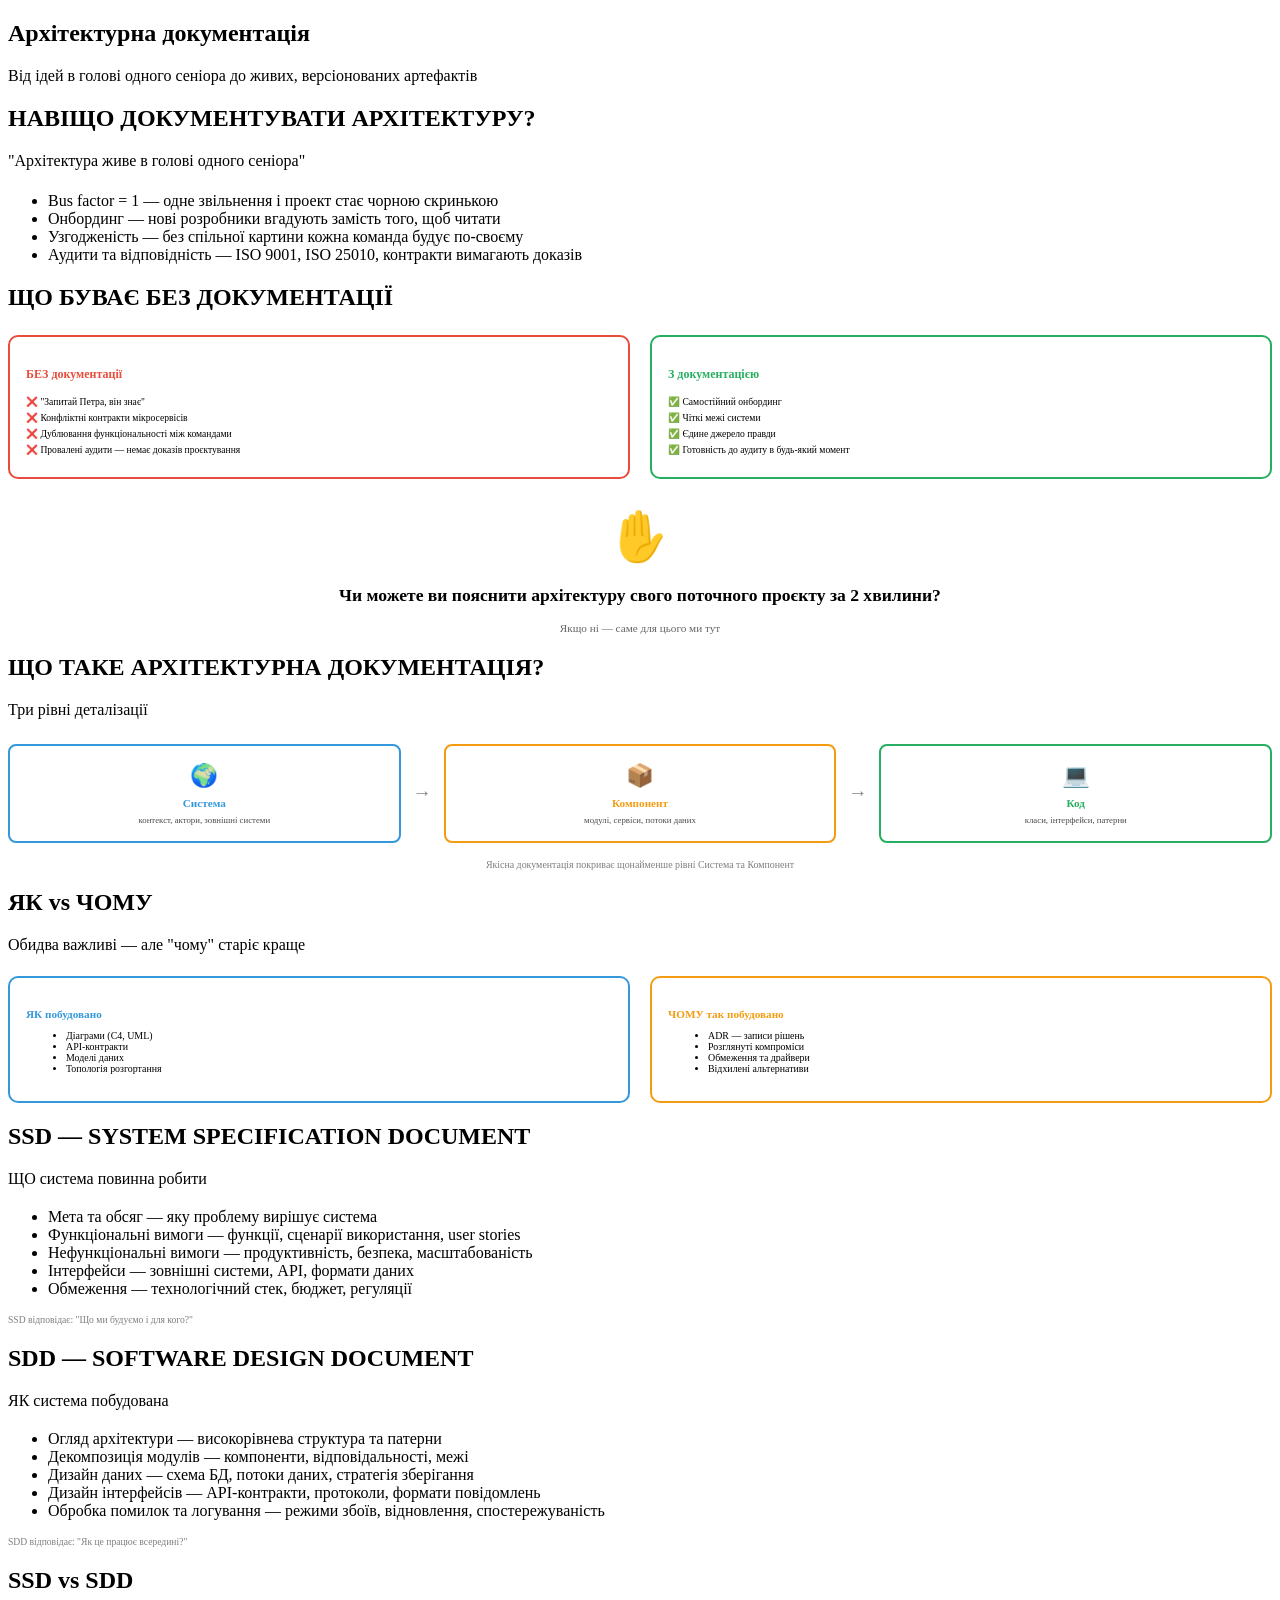
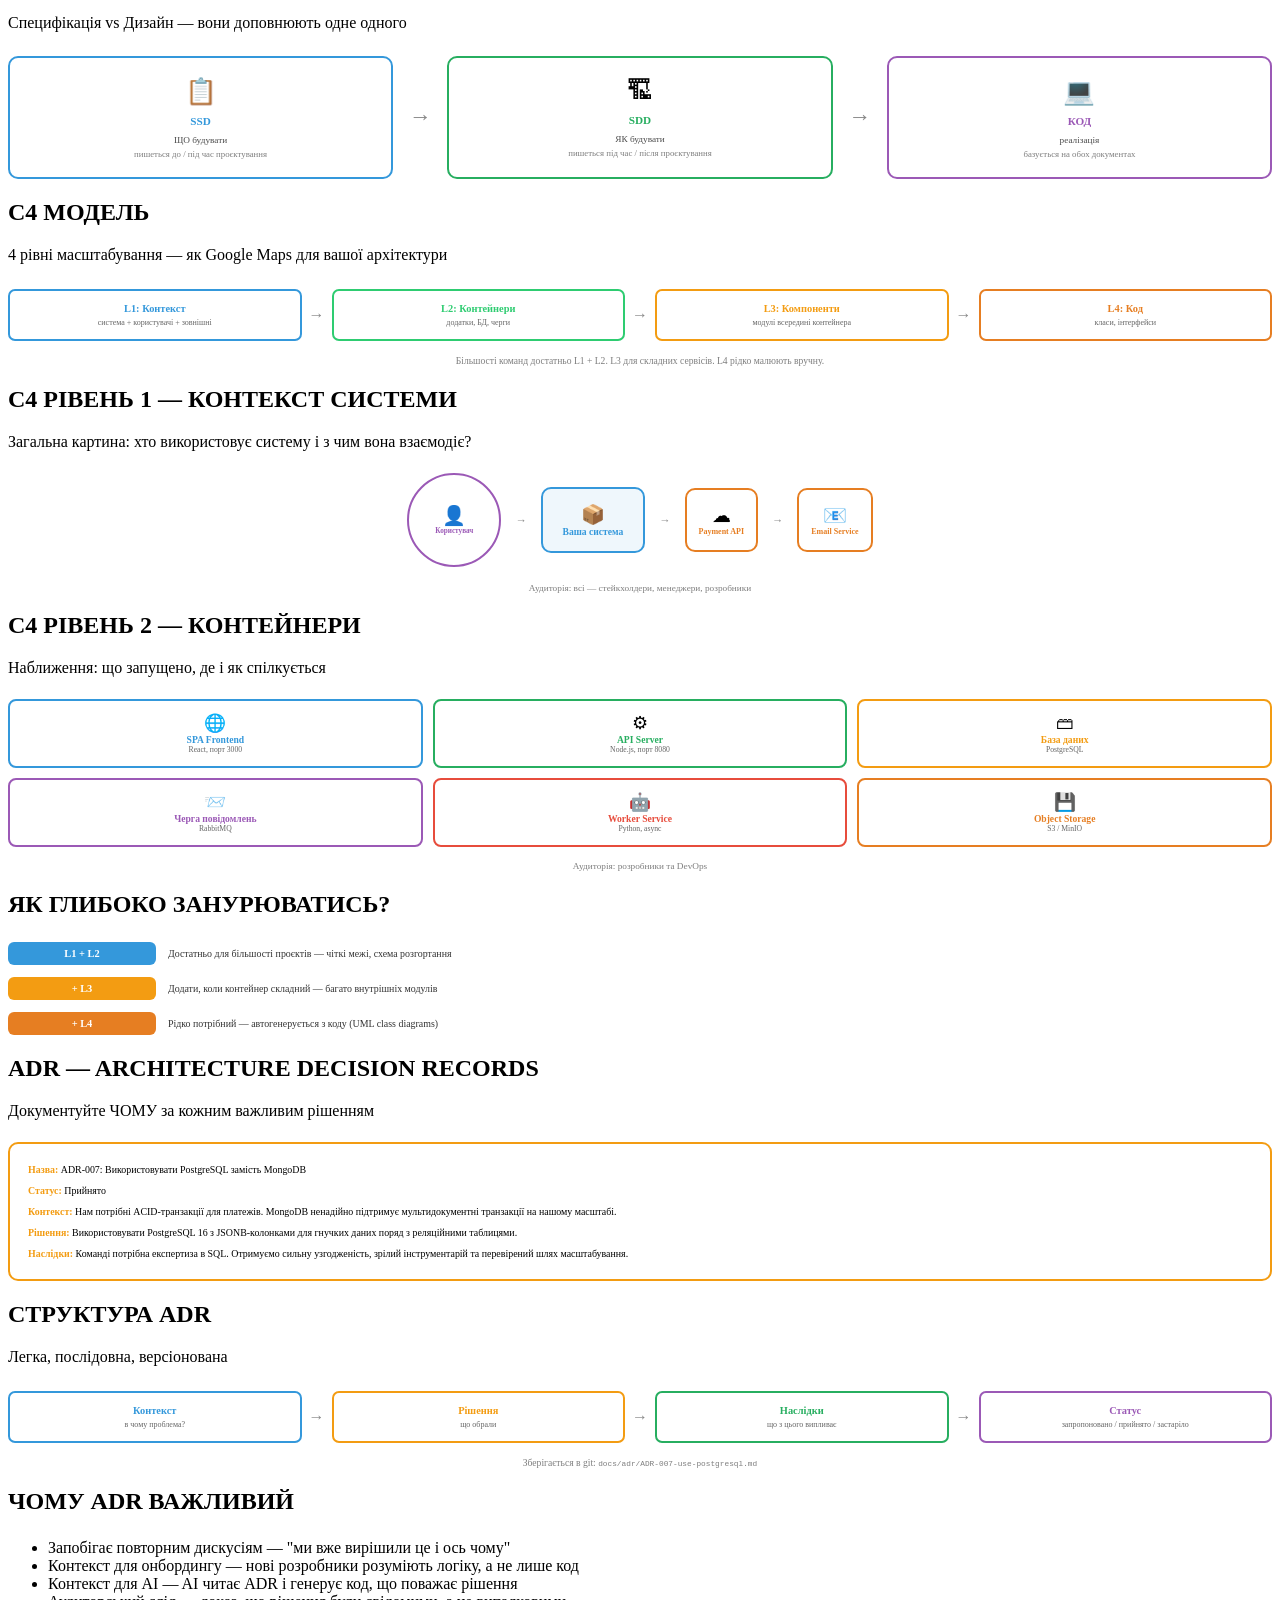
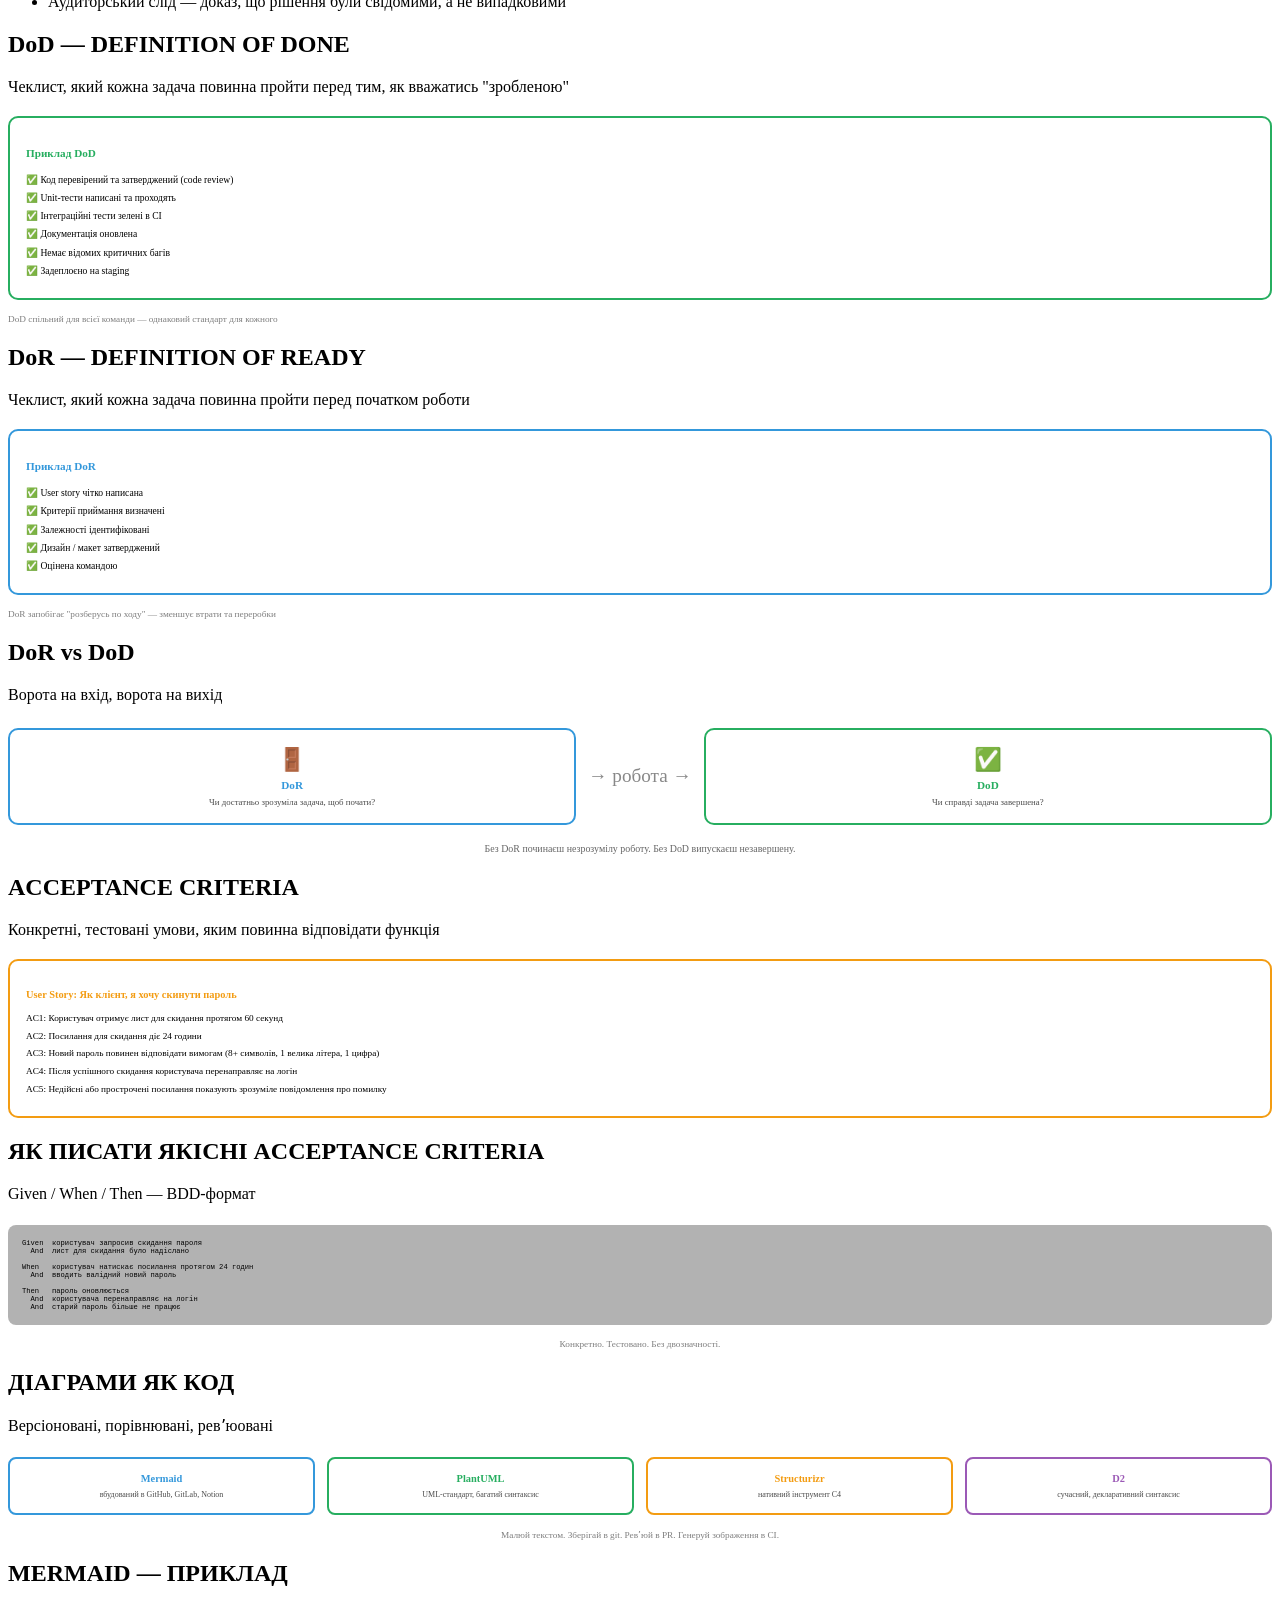
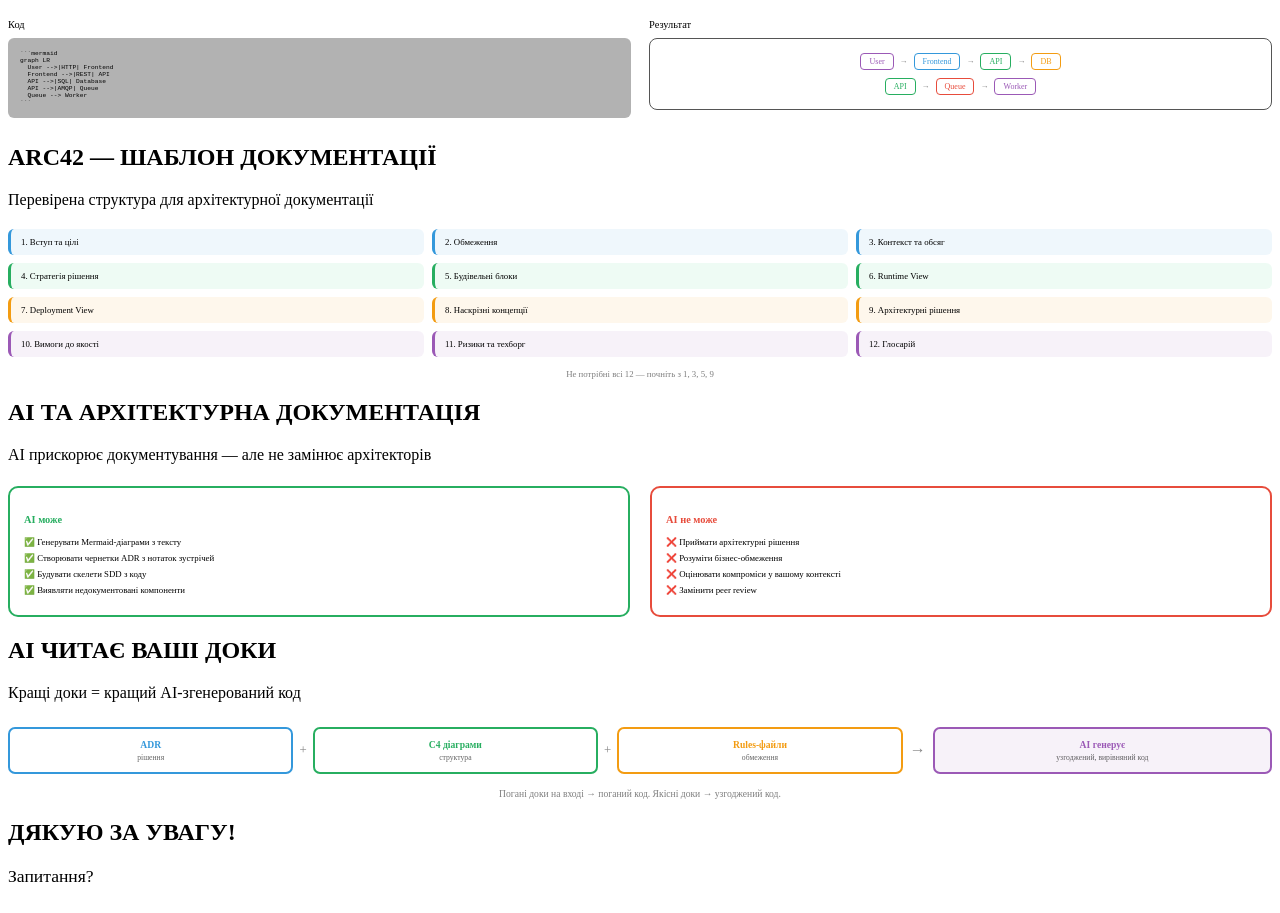
==== commit 65076a0c: "feat (l6): add architecture lection" ====
--- a/index.html
+++ b/index.html
@@ -1,69 +1,715 @@
-<!DOCTYPE html>
+<!doctype html>
 <html lang="uk">
+
 <head>
-    <meta charset="UTF-8">
-    <meta name="viewport" content="width=device-width, initial-scale=1.0">
-    <title>Презентації - Стандартизація</title>
-    <style>
-        * { box-sizing: border-box; }
-        body {
-            font-family: -apple-system, BlinkMacSystemFont, 'Segoe UI', Roboto, Oxygen, Ubuntu, sans-serif;
-            max-width: 800px;
-            margin: 0 auto;
-            padding: 2rem;
-            background: linear-gradient(135deg, #1a1a2e 0%, #16213e 100%);
-            min-height: 100vh;
-            color: #eee;
-        }
-        h1 {
-            color: #00d9ff;
-            border-bottom: 2px solid #00d9ff;
-            padding-bottom: 0.5rem;
-        }
-        .branch-list {
-            list-style: none;
-            padding: 0;
-        }
-        .branch-list li {
-            margin: 0.5rem 0;
-        }
-        .branch-list a {
-            display: block;
-            padding: 1rem 1.5rem;
-            background: rgba(255,255,255,0.1);
-            border-radius: 8px;
-            color: #fff;
-            text-decoration: none;
-            transition: all 0.3s ease;
-            border: 1px solid transparent;
-        }
-        .branch-list a:hover {
-            background: rgba(0,217,255,0.2);
-            border-color: #00d9ff;
-            transform: translateX(10px);
-        }
-        .main-badge {
-            background: #00d9ff;
-            color: #1a1a2e;
-            padding: 0.2rem 0.5rem;
-            border-radius: 4px;
-            font-size: 0.8rem;
-            margin-left: 0.5rem;
-        }
-    </style>
+	<meta charset="utf-8">
+	<meta name="viewport" content="width=device-width, initial-scale=1.0, maximum-scale=1.0, user-scalable=no">
+
+	<title>Архітектурна документація</title>
+
+	<link rel="stylesheet" href="dist/reveal.css">
+	<link rel="stylesheet" href="dist/theme/ztu.css">
+
+	<link rel="stylesheet" href="plugin/highlight/high-contrast.css">
 </head>
+
 <body>
-    <h1>Презентації курсу "Стандартизація"</h1>
-    <ul class="branch-list">
-        <li><a href="./feature-l0-isparta/">feature-l0-isparta</a></li>
-        <li><a href="./feature-l1/">feature-l1</a></li>
-        <li><a href="./feature-l1-Isparta/">feature-l1-Isparta</a></li>
-        <li><a href="./feature-l2/">feature-l2</a></li>
-        <li><a href="./feature-l2-isparta/">feature-l2-isparta</a></li>
-        <li><a href="./feature-l3/">feature-l3</a></li>
-        <li><a href="./feature-l3-isparta/">feature-l3-isparta</a></li>
-        <li><a href="./feature-l4/">feature-l4</a></li>
-        <li><a href="./feature-l5/">feature-l5</a></li>
-    </ul>
+	<div class="reveal">
+		<div class="footer-ztu-logo"></div>
+		<div class="slides">
+
+			<!-- ===== 1. ТИТУЛЬНИЙ ===== -->
+			<section>
+				<h1 class="ztu-blue">Архітектурна документація</h1>
+				<p class="ztu-orange" style="margin-top:18px;">Від ідей в голові одного сеніора до живих, версіонованих
+					артефактів</p>
+			</section>
+
+			<!-- ===== 2. НАВІЩО ДОКУМЕНТУВАТИ АРХІТЕКТУРУ ===== -->
+			<section>
+				<h2 class="ztu-blue">НАВІЩО ДОКУМЕНТУВАТИ АРХІТЕКТУРУ?</h2>
+				<p class="ztu-orange" style="font-size:1em;margin-top:6px;">"Архітектура живе в голові одного сеніора"
+				</p>
+				<ul class="ztu-list" style="margin-top:22px;">
+					<li class="fragment"><span class="ztu-orange">Bus factor = 1</span> — одне звільнення і проект стає
+						чорною скринькою</li>
+					<li class="fragment"><span class="ztu-orange">Онбординг</span> — нові розробники вгадують замість
+						того, щоб читати</li>
+					<li class="fragment"><span class="ztu-orange">Узгодженість</span> — без спільної картини кожна
+						команда будує по-своєму</li>
+					<li class="fragment"><span class="ztu-orange">Аудити та відповідність</span> — ISO 9001, ISO 25010,
+						контракти вимагають доказів</li>
+				</ul>
+			</section>
+
+			<!-- ===== 3. ЩО БУВАЄ БЕЗ ДОКУМЕНТАЦІЇ ===== -->
+			<section>
+				<h2 class="ztu-blue">ЩО БУВАЄ БЕЗ ДОКУМЕНТАЦІЇ</h2>
+				<div style="display:grid;grid-template-columns:1fr 1fr;gap:20px;margin-top:24px;">
+					<div style="border:2px solid #e74c3c;border-radius:10px;padding:18px 16px;">
+						<p style="color:#e74c3c;font-weight:bold;font-size:0.75em;margin-bottom:12px;">БЕЗ документації
+						</p>
+						<div style="font-size:0.6em;line-height:1.7;">
+							<div>&#x274C; "Запитай Петра, він знає"</div>
+							<div>&#x274C; Конфліктні контракти мікросервісів</div>
+							<div>&#x274C; Дублювання функціональності між командами</div>
+							<div>&#x274C; Провалені аудити — немає доказів проєктування</div>
+						</div>
+					</div>
+					<div style="border:2px solid #27ae60;border-radius:10px;padding:18px 16px;">
+						<p style="color:#27ae60;font-weight:bold;font-size:0.75em;margin-bottom:12px;">З документацією
+						</p>
+						<div style="font-size:0.6em;line-height:1.7;">
+							<div>&#x2705; Самостійний онбординг</div>
+							<div>&#x2705; Чіткі межі системи</div>
+							<div>&#x2705; Єдине джерело правди</div>
+							<div>&#x2705; Готовність до аудиту в будь-який момент</div>
+						</div>
+					</div>
+				</div>
+			</section>
+
+			<!-- ===== 4. ІНТЕРАКТИВ Q1 ===== -->
+			<section>
+				<div style="text-align:center;margin-top:30px;">
+					<div style="font-size:3em;margin-bottom:20px;">&#x270B;</div>
+					<h2 class="ztu-orange" style="font-size:1.1em;">Чи можете ви пояснити архітектуру свого поточного
+						проєкту за 2 хвилини?</h2>
+					<p style="font-size:0.7em;opacity:0.6;margin-top:16px;">Якщо ні — саме для цього ми тут</p>
+				</div>
+			</section>
+
+			<!-- ===== 5. ЩО ТАКЕ АРХІТЕКТУРНА ДОКУМЕНТАЦІЯ ===== -->
+			<section>
+				<h2 class="ztu-blue">ЩО ТАКЕ АРХІТЕКТУРНА ДОКУМЕНТАЦІЯ?</h2>
+				<p class="ztu-orange" style="font-size:1em;margin-top:6px;">Три рівні деталізації</p>
+				<div style="display:flex;align-items:stretch;gap:12px;margin-top:25px;">
+					<div style="flex:1;border:2px solid #3498db;border-radius:8px;padding:16px 12px;text-align:center;">
+						<div style="font-size:1.4em;margin-bottom:8px;">&#x1F30D;</div>
+						<div style="color:#3498db;font-weight:bold;font-size:0.7em;">Система</div>
+						<div style="font-size:0.55em;opacity:0.7;margin-top:6px;">контекст, актори, зовнішні системи
+						</div>
+					</div>
+					<div style="align-self:center;color:#888;font-size:1.2em;">&#x2192;</div>
+					<div style="flex:1;border:2px solid #f39c12;border-radius:8px;padding:16px 12px;text-align:center;">
+						<div style="font-size:1.4em;margin-bottom:8px;">&#x1F4E6;</div>
+						<div style="color:#f39c12;font-weight:bold;font-size:0.7em;">Компонент</div>
+						<div style="font-size:0.55em;opacity:0.7;margin-top:6px;">модулі, сервіси, потоки даних</div>
+					</div>
+					<div style="align-self:center;color:#888;font-size:1.2em;">&#x2192;</div>
+					<div style="flex:1;border:2px solid #27ae60;border-radius:8px;padding:16px 12px;text-align:center;">
+						<div style="font-size:1.4em;margin-bottom:8px;">&#x1F4BB;</div>
+						<div style="color:#27ae60;font-weight:bold;font-size:0.7em;">Код</div>
+						<div style="font-size:0.55em;opacity:0.7;margin-top:6px;">класи, інтерфейси, патерни</div>
+					</div>
+				</div>
+				<p style="font-size:0.62em;opacity:0.5;margin-top:16px;text-align:center;">Якісна документація покриває
+					щонайменше рівні Система та Компонент</p>
+			</section>
+
+			<!-- ===== 6. ЯК vs ЧОМУ ===== -->
+			<section>
+				<h2 class="ztu-blue">ЯК vs ЧОМУ</h2>
+				<p class="ztu-orange" style="font-size:1em;margin-top:6px;">Обидва важливі — але "чому" старіє краще</p>
+				<div style="display:grid;grid-template-columns:1fr 1fr;gap:20px;margin-top:22px;">
+					<div style="border:2px solid #3498db;border-radius:10px;padding:18px 16px;">
+						<p style="color:#3498db;font-weight:bold;font-size:0.7em;margin-bottom:10px;">ЯК побудовано</p>
+						<ul class="ztu-list" style="font-size:0.62em;">
+							<li>Діаграми (C4, UML)</li>
+							<li>API-контракти</li>
+							<li>Моделі даних</li>
+							<li>Топологія розгортання</li>
+						</ul>
+					</div>
+					<div style="border:2px solid #f39c12;border-radius:10px;padding:18px 16px;">
+						<p style="color:#f39c12;font-weight:bold;font-size:0.7em;margin-bottom:10px;">ЧОМУ так
+							побудовано</p>
+						<ul class="ztu-list" style="font-size:0.62em;">
+							<li>ADR — записи рішень</li>
+							<li>Розглянуті компроміси</li>
+							<li>Обмеження та драйвери</li>
+							<li>Відхилені альтернативи</li>
+						</ul>
+					</div>
+				</div>
+			</section>
+
+			<!-- ===== 7. SSD ===== -->
+			<section>
+				<h2 class="ztu-blue">SSD — SYSTEM SPECIFICATION DOCUMENT</h2>
+				<p class="ztu-orange" style="font-size:1em;margin-top:6px;">ЩО система повинна робити</p>
+				<ul class="ztu-list" style="margin-top:20px;">
+					<li><span class="ztu-orange">Мета та обсяг</span> — яку проблему вирішує система
+					</li>
+					<li><span class="ztu-orange">Функціональні вимоги</span> — функції, сценарії
+						використання, user stories</li>
+					<li><span class="ztu-orange">Нефункціональні вимоги</span> — продуктивність,
+						безпека, масштабованість</li>
+					<li><span class="ztu-orange">Інтерфейси</span> — зовнішні системи, API, формати
+						даних</li>
+					<li><span class="ztu-orange">Обмеження</span> — технологічний стек, бюджет,
+						регуляції</li>
+				</ul>
+				<p style="font-size:0.6em;opacity:0.5;margin-top:16px;">SSD відповідає: "Що ми будуємо і для кого?"</p>
+			</section>
+
+			<!-- ===== 8. SDD ===== -->
+			<section>
+				<h2 class="ztu-blue">SDD — SOFTWARE DESIGN DOCUMENT</h2>
+				<p class="ztu-orange" style="font-size:1em;margin-top:6px;">ЯК система побудована</p>
+				<ul class="ztu-list" style="margin-top:20px;">
+					<li><span class="ztu-orange">Огляд архітектури</span> — високорівнева структура та
+						патерни</li>
+					<li><span class="ztu-orange">Декомпозиція модулів</span> — компоненти,
+						відповідальності, межі</li>
+					<li><span class="ztu-orange">Дизайн даних</span> — схема БД, потоки даних,
+						стратегія зберігання</li>
+					<li><span class="ztu-orange">Дизайн інтерфейсів</span> — API-контракти, протоколи,
+						формати повідомлень</li>
+					<li><span class="ztu-orange">Обробка помилок та логування</span> — режими збоїв,
+						відновлення, спостережуваність</li>
+				</ul>
+				<p style="font-size:0.6em;opacity:0.5;margin-top:16px;">SDD відповідає: "Як це працює всередині?"</p>
+			</section>
+
+			<!-- ===== 9. SSD vs SDD ===== -->
+			<section>
+				<h2 class="ztu-blue">SSD vs SDD</h2>
+				<p class="ztu-orange" style="font-size:1em;margin-top:6px;">Специфікація vs Дизайн — вони доповнюють
+					одне одного</p>
+				<div style="display:flex;gap:16px;margin-top:24px;align-items:stretch;">
+					<div
+						style="flex:1;border:2px solid #3498db;border-radius:10px;padding:18px 14px;text-align:center;">
+						<div style="font-size:1.6em;margin-bottom:8px;">&#x1F4CB;</div>
+						<div style="color:#3498db;font-weight:bold;font-size:0.7em;">SSD</div>
+						<div style="font-size:0.58em;opacity:0.7;margin-top:8px;">ЩО будувати</div>
+						<div style="font-size:0.55em;opacity:0.5;margin-top:4px;">пишеться до / під час проєктування
+						</div>
+					</div>
+					<div style="align-self:center;font-size:1.4em;color:#888;">&#x2192;</div>
+					<div
+						style="flex:1;border:2px solid #27ae60;border-radius:10px;padding:18px 14px;text-align:center;">
+						<div style="font-size:1.6em;margin-bottom:8px;">&#x1F3D7;</div>
+						<div style="color:#27ae60;font-weight:bold;font-size:0.7em;">SDD</div>
+						<div style="font-size:0.58em;opacity:0.7;margin-top:8px;">ЯК будувати</div>
+						<div style="font-size:0.55em;opacity:0.5;margin-top:4px;">пишеться під час / після проєктування
+						</div>
+					</div>
+					<div style="align-self:center;font-size:1.4em;color:#888;">&#x2192;</div>
+					<div
+						style="flex:1;border:2px solid #9b59b6;border-radius:10px;padding:18px 14px;text-align:center;">
+						<div style="font-size:1.6em;margin-bottom:8px;">&#x1F4BB;</div>
+						<div style="color:#9b59b6;font-weight:bold;font-size:0.7em;">КОД</div>
+						<div style="font-size:0.58em;opacity:0.7;margin-top:8px;">реалізація</div>
+						<div style="font-size:0.55em;opacity:0.5;margin-top:4px;">базується на обох документах</div>
+					</div>
+				</div>
+			</section>
+
+			<!-- ===== 10. C4 МОДЕЛЬ ===== -->
+			<section>
+				<h2 class="ztu-blue">C4 МОДЕЛЬ</h2>
+				<p class="ztu-orange" style="font-size:1em;margin-top:6px;">4 рівні масштабування — як Google Maps для
+					вашої архітектури</p>
+				<div style="display:flex;align-items:stretch;gap:4px;margin-top:25px;">
+					<div style="flex:1;border:2px solid #3498db;border-radius:7px;padding:12px 6px;text-align:center;">
+						<div style="color:#3498db;font-weight:bold;font-size:0.65em;">L1: Контекст</div>
+						<div style="font-size:0.5em;opacity:0.6;margin-top:4px;">система + користувачі + зовнішні</div>
+					</div>
+					<div style="align-self:center;color:#888;padding:0 3px;">&#x2192;</div>
+					<div style="flex:1;border:2px solid #2ecc71;border-radius:7px;padding:12px 6px;text-align:center;">
+						<div style="color:#2ecc71;font-weight:bold;font-size:0.65em;">L2: Контейнери</div>
+						<div style="font-size:0.5em;opacity:0.6;margin-top:4px;">додатки, БД, черги</div>
+					</div>
+					<div style="align-self:center;color:#888;padding:0 3px;">&#x2192;</div>
+					<div style="flex:1;border:2px solid #f39c12;border-radius:7px;padding:12px 6px;text-align:center;">
+						<div style="color:#f39c12;font-weight:bold;font-size:0.65em;">L3: Компоненти</div>
+						<div style="font-size:0.5em;opacity:0.6;margin-top:4px;">модулі всередині контейнера</div>
+					</div>
+					<div style="align-self:center;color:#888;padding:0 3px;">&#x2192;</div>
+					<div style="flex:1;border:2px solid #e67e22;border-radius:7px;padding:12px 6px;text-align:center;">
+						<div style="color:#e67e22;font-weight:bold;font-size:0.65em;">L4: Код</div>
+						<div style="font-size:0.5em;opacity:0.6;margin-top:4px;">класи, інтерфейси</div>
+					</div>
+				</div>
+				<p style="font-size:0.6em;opacity:0.5;margin-top:14px;text-align:center;">Більшості команд достатньо L1
+					+ L2. L3 для складних сервісів. L4 рідко малюють вручну.</p>
+			</section>
+
+			<!-- ===== 11. C4 РІВЕНЬ 1 — КОНТЕКСТ ===== -->
+			<section>
+				<h2 class="ztu-blue">C4 РІВЕНЬ 1 — КОНТЕКСТ СИСТЕМИ</h2>
+				<p class="ztu-orange" style="font-size:1em;margin-top:6px;">Загальна картина: хто використовує систему і
+					з чим вона взаємодіє?</p>
+				<div style="display:flex;gap:14px;margin-top:22px;align-items:center;justify-content:center;">
+					<div
+						style="border:2px solid #9b59b6;border-radius:50%;width:90px;height:90px;display:flex;align-items:center;justify-content:center;flex-direction:column;">
+						<div style="font-size:1.2em;">&#x1F464;</div>
+						<div style="font-size:0.45em;color:#9b59b6;font-weight:bold;">Користувач</div>
+					</div>
+					<div style="color:#888;font-size:0.7em;">&#x2192;</div>
+					<div
+						style="border:2px solid #3498db;border-radius:10px;padding:14px 20px;text-align:center;background:rgba(52,152,219,0.08);">
+						<div style="font-size:1.2em;">&#x1F4E6;</div>
+						<div style="color:#3498db;font-weight:bold;font-size:0.6em;">Ваша система</div>
+					</div>
+					<div style="color:#888;font-size:0.7em;">&#x2192;</div>
+					<div style="border:2px solid #e67e22;border-radius:10px;padding:14px 12px;text-align:center;">
+						<div style="font-size:1.2em;">&#x2601;</div>
+						<div style="color:#e67e22;font-weight:bold;font-size:0.5em;">Payment API</div>
+					</div>
+					<div style="color:#888;font-size:0.7em;">&#x2192;</div>
+					<div style="border:2px solid #e67e22;border-radius:10px;padding:14px 12px;text-align:center;">
+						<div style="font-size:1.2em;">&#x1F4E7;</div>
+						<div style="color:#e67e22;font-weight:bold;font-size:0.5em;">Email Service</div>
+					</div>
+				</div>
+				<p style="font-size:0.58em;opacity:0.5;margin-top:16px;text-align:center;">Аудиторія: всі —
+					стейкхолдери, менеджери, розробники</p>
+			</section>
+
+			<!-- ===== 12. C4 РІВЕНЬ 2 — КОНТЕЙНЕРИ ===== -->
+			<section>
+				<h2 class="ztu-blue">C4 РІВЕНЬ 2 — КОНТЕЙНЕРИ</h2>
+				<p class="ztu-orange" style="font-size:1em;margin-top:6px;">Наближення: що запущено, де і як спілкується
+				</p>
+				<div style="display:grid;grid-template-columns:1fr 1fr 1fr;gap:10px;margin-top:22px;">
+					<div style="border:2px solid #3498db;border-radius:8px;padding:12px 8px;text-align:center;">
+						<div style="font-size:1.1em;">&#x1F310;</div>
+						<div style="color:#3498db;font-weight:bold;font-size:0.6em;">SPA Frontend</div>
+						<div style="font-size:0.48em;opacity:0.6;">React, порт 3000</div>
+					</div>
+					<div style="border:2px solid #27ae60;border-radius:8px;padding:12px 8px;text-align:center;">
+						<div style="font-size:1.1em;">&#x2699;</div>
+						<div style="color:#27ae60;font-weight:bold;font-size:0.6em;">API Server</div>
+						<div style="font-size:0.48em;opacity:0.6;">Node.js, порт 8080</div>
+					</div>
+					<div style="border:2px solid #f39c12;border-radius:8px;padding:12px 8px;text-align:center;">
+						<div style="font-size:1.1em;">&#x1F5C3;</div>
+						<div style="color:#f39c12;font-weight:bold;font-size:0.6em;">База даних</div>
+						<div style="font-size:0.48em;opacity:0.6;">PostgreSQL</div>
+					</div>
+					<div style="border:2px solid #9b59b6;border-radius:8px;padding:12px 8px;text-align:center;">
+						<div style="font-size:1.1em;">&#x1F4E8;</div>
+						<div style="color:#9b59b6;font-weight:bold;font-size:0.6em;">Черга повідомлень</div>
+						<div style="font-size:0.48em;opacity:0.6;">RabbitMQ</div>
+					</div>
+					<div style="border:2px solid #e74c3c;border-radius:8px;padding:12px 8px;text-align:center;">
+						<div style="font-size:1.1em;">&#x1F916;</div>
+						<div style="color:#e74c3c;font-weight:bold;font-size:0.6em;">Worker Service</div>
+						<div style="font-size:0.48em;opacity:0.6;">Python, async</div>
+					</div>
+					<div style="border:2px solid #e67e22;border-radius:8px;padding:12px 8px;text-align:center;">
+						<div style="font-size:1.1em;">&#x1F4BE;</div>
+						<div style="color:#e67e22;font-weight:bold;font-size:0.6em;">Object Storage</div>
+						<div style="font-size:0.48em;opacity:0.6;">S3 / MinIO</div>
+					</div>
+				</div>
+				<p style="font-size:0.58em;opacity:0.5;margin-top:14px;text-align:center;">Аудиторія: розробники та
+					DevOps</p>
+			</section>
+
+			<!-- ===== 13. C4 ЯК ГЛИБОКО ЗАНУРЮВАТИСЬ ===== -->
+			<section>
+				<h2 class="ztu-blue">ЯК ГЛИБОКО ЗАНУРЮВАТИСЬ?</h2>
+				<div style="margin-top:24px;">
+					<div style="display:flex;align-items:center;gap:12px;margin-bottom:12px;">
+						<div
+							style="background:#3498db;color:white;border-radius:6px;padding:6px 14px;font-size:0.65em;font-weight:bold;min-width:120px;text-align:center;">
+							L1 + L2</div>
+						<div style="font-size:0.62em;opacity:0.8;">Достатньо для <span class="ztu-orange">більшості
+								проєктів</span> — чіткі межі, схема розгортання</div>
+					</div>
+					<div style="display:flex;align-items:center;gap:12px;margin-bottom:12px;">
+						<div
+							style="background:#f39c12;color:white;border-radius:6px;padding:6px 14px;font-size:0.65em;font-weight:bold;min-width:120px;text-align:center;">
+							+ L3</div>
+						<div style="font-size:0.62em;opacity:0.8;">Додати, коли контейнер <span
+								class="ztu-orange">складний</span> — багато внутрішніх модулів</div>
+					</div>
+					<div style="display:flex;align-items:center;gap:12px;">
+						<div
+							style="background:#e67e22;color:white;border-radius:6px;padding:6px 14px;font-size:0.65em;font-weight:bold;min-width:120px;text-align:center;">
+							+ L4</div>
+						<div style="font-size:0.62em;opacity:0.8;">Рідко потрібний — <span
+								class="ztu-orange">автогенерується</span> з коду (UML class diagrams)</div>
+					</div>
+				</div>
+			</section>
+
+
+
+			<!-- ===== 15. ADR ВСТУП ===== -->
+			<section>
+				<h2 class="ztu-blue">ADR — ARCHITECTURE DECISION RECORDS</h2>
+				<p class="ztu-orange" style="font-size:1em;margin-top:6px;">Документуйте ЧОМУ за кожним важливим
+					рішенням</p>
+				<div
+					style="border:2px solid #f39c12;border-radius:10px;padding:20px 18px;margin-top:22px;font-size:0.62em;">
+					<div style="margin-bottom:10px;"><span style="color:#f39c12;font-weight:bold;">Назва:</span>
+						ADR-007: Використовувати PostgreSQL замість MongoDB</div>
+					<div style="margin-bottom:10px;"><span style="color:#f39c12;font-weight:bold;">Статус:</span>
+						Прийнято</div>
+					<div style="margin-bottom:10px;"><span style="color:#f39c12;font-weight:bold;">Контекст:</span> Нам
+						потрібні ACID-транзакції для платежів. MongoDB ненадійно підтримує мультидокументні транзакції
+						на нашому масштабі.</div>
+					<div style="margin-bottom:10px;"><span style="color:#f39c12;font-weight:bold;">Рішення:</span>
+						Використовувати PostgreSQL 16 з JSONB-колонками для гнучких даних поряд з реляційними таблицями.
+					</div>
+					<div><span style="color:#f39c12;font-weight:bold;">Наслідки:</span> Команді потрібна експертиза в
+						SQL. Отримуємо сильну узгодженість, зрілий інструментарій та перевірений шлях масштабування.
+					</div>
+				</div>
+			</section>
+
+			<!-- ===== 16. ADR СТРУКТУРА ===== -->
+			<section>
+				<h2 class="ztu-blue">СТРУКТУРА ADR</h2>
+				<p class="ztu-orange" style="font-size:1em;margin-top:6px;">Легка, послідовна, версіонована</p>
+				<div style="display:flex;align-items:stretch;gap:4px;margin-top:25px;">
+					<div style="flex:1;border:2px solid #3498db;border-radius:7px;padding:12px 8px;text-align:center;">
+						<div style="color:#3498db;font-weight:bold;font-size:0.65em;">Контекст</div>
+						<div style="font-size:0.5em;opacity:0.6;margin-top:4px;">в чому проблема?</div>
+					</div>
+					<div style="align-self:center;color:#888;padding:0 3px;">&#x2192;</div>
+					<div style="flex:1;border:2px solid #f39c12;border-radius:7px;padding:12px 8px;text-align:center;">
+						<div style="color:#f39c12;font-weight:bold;font-size:0.65em;">Рішення</div>
+						<div style="font-size:0.5em;opacity:0.6;margin-top:4px;">що обрали</div>
+					</div>
+					<div style="align-self:center;color:#888;padding:0 3px;">&#x2192;</div>
+					<div style="flex:1;border:2px solid #27ae60;border-radius:7px;padding:12px 8px;text-align:center;">
+						<div style="color:#27ae60;font-weight:bold;font-size:0.65em;">Наслідки</div>
+						<div style="font-size:0.5em;opacity:0.6;margin-top:4px;">що з цього випливає</div>
+					</div>
+					<div style="align-self:center;color:#888;padding:0 3px;">&#x2192;</div>
+					<div style="flex:1;border:2px solid #9b59b6;border-radius:7px;padding:12px 8px;text-align:center;">
+						<div style="color:#9b59b6;font-weight:bold;font-size:0.65em;">Статус</div>
+						<div style="font-size:0.5em;opacity:0.6;margin-top:4px;">запропоновано / прийнято / застаріло
+						</div>
+					</div>
+				</div>
+				<p style="font-size:0.6em;opacity:0.5;margin-top:14px;text-align:center;">Зберігається в git: <span
+						style="font-family:monospace;">docs/adr/ADR-007-use-postgresql.md</span></p>
+			</section>
+
+			<!-- ===== 17. ЧОМУ ADR ВАЖЛИВИЙ ===== -->
+			<section>
+				<h2 class="ztu-blue">ЧОМУ ADR ВАЖЛИВИЙ</h2>
+				<ul class="ztu-list" style="margin-top:24px;">
+					<li class="fragment"><span class="ztu-orange">Запобігає повторним дискусіям</span> — "ми вже
+						вирішили це і ось чому"</li>
+					<li class="fragment"><span class="ztu-orange">Контекст для онбордингу</span> — нові розробники
+						розуміють логіку, а не лише код</li>
+					<li class="fragment"><span class="ztu-orange">Контекст для AI</span> — AI читає ADR і генерує код,
+						що поважає рішення</li>
+					<li class="fragment"><span class="ztu-orange">Аудиторський слід</span> — доказ, що рішення були
+						свідомими, а не випадковими</li>
+				</ul>
+			</section>
+
+			<!-- ===== 18. DoD ===== -->
+			<section>
+				<h2 class="ztu-blue">DoD — DEFINITION OF DONE</h2>
+				<p class="ztu-orange" style="font-size:1em;margin-top:6px;">Чеклист, який кожна задача повинна пройти
+					перед тим, як вважатись "зробленою"</p>
+				<div style="border:2px solid #27ae60;border-radius:10px;padding:18px 16px;margin-top:20px;">
+					<p style="color:#27ae60;font-weight:bold;font-size:0.7em;margin-bottom:12px;">Приклад DoD</p>
+					<div style="font-size:0.6em;line-height:1.9;">
+						<div class="fragment">&#x2705; Код перевірений та затверджений (code review)</div>
+						<div class="fragment">&#x2705; Unit-тести написані та проходять</div>
+						<div class="fragment">&#x2705; Інтеграційні тести зелені в CI</div>
+						<div class="fragment">&#x2705; Документація оновлена</div>
+						<div class="fragment">&#x2705; Немає відомих критичних багів</div>
+						<div class="fragment">&#x2705; Задеплоєно на staging</div>
+					</div>
+				</div>
+				<p style="font-size:0.58em;opacity:0.5;margin-top:14px;">DoD спільний для всієї команди — однаковий
+					стандарт для кожного</p>
+			</section>
+
+			<!-- ===== 19. DoR ===== -->
+			<section>
+				<h2 class="ztu-blue">DoR — DEFINITION OF READY</h2>
+				<p class="ztu-orange" style="font-size:1em;margin-top:6px;">Чеклист, який кожна задача повинна пройти
+					перед початком роботи</p>
+				<div style="border:2px solid #3498db;border-radius:10px;padding:18px 16px;margin-top:20px;">
+					<p style="color:#3498db;font-weight:bold;font-size:0.7em;margin-bottom:12px;">Приклад DoR</p>
+					<div style="font-size:0.6em;line-height:1.9;">
+						<div class="fragment">&#x2705; User story чітко написана</div>
+						<div class="fragment">&#x2705; Критерії приймання визначені</div>
+						<div class="fragment">&#x2705; Залежності ідентифіковані</div>
+						<div class="fragment">&#x2705; Дизайн / макет затверджений</div>
+						<div class="fragment">&#x2705; Оцінена командою</div>
+					</div>
+				</div>
+				<p style="font-size:0.58em;opacity:0.5;margin-top:14px;">DoR запобігає "розберусь по ходу" — зменшує
+					втрати та переробки</p>
+			</section>
+
+			<!-- ===== 20. DoD vs DoR ===== -->
+			<section>
+				<h2 class="ztu-blue">DoR vs DoD</h2>
+				<p class="ztu-orange" style="font-size:1em;margin-top:6px;">Ворота на вхід, ворота на вихід</p>
+				<div style="display:flex;gap:12px;margin-top:24px;align-items:stretch;">
+					<div
+						style="flex:1;border:2px solid #3498db;border-radius:10px;padding:16px 14px;text-align:center;">
+						<div style="font-size:1.4em;margin-bottom:6px;">&#x1F6AA;</div>
+						<div style="color:#3498db;font-weight:bold;font-size:0.7em;">DoR</div>
+						<div style="font-size:0.55em;opacity:0.7;margin-top:6px;">Чи достатньо зрозуміла задача, щоб
+							почати?</div>
+					</div>
+					<div style="align-self:center;font-size:1.2em;color:#888;">&#x2192; робота &#x2192;</div>
+					<div
+						style="flex:1;border:2px solid #27ae60;border-radius:10px;padding:16px 14px;text-align:center;">
+						<div style="font-size:1.4em;margin-bottom:6px;">&#x2705;</div>
+						<div style="color:#27ae60;font-weight:bold;font-size:0.7em;">DoD</div>
+						<div style="font-size:0.55em;opacity:0.7;margin-top:6px;">Чи справді задача завершена?</div>
+					</div>
+				</div>
+				<p style="font-size:0.62em;opacity:0.6;margin-top:18px;text-align:center;">Без DoR починаєш незрозумілу
+					роботу. Без DoD випускаєш незавершену.</p>
+			</section>
+
+			<!-- ===== 21. ACCEPTANCE CRITERIA ===== -->
+			<section>
+				<h2 class="ztu-blue">ACCEPTANCE CRITERIA</h2>
+				<p class="ztu-orange" style="font-size:1em;margin-top:6px;">Конкретні, тестовані умови, яким повинна
+					відповідати функція</p>
+				<div style="border:2px solid #f39c12;border-radius:10px;padding:18px 16px;margin-top:20px;">
+					<p style="color:#f39c12;font-weight:bold;font-size:0.65em;margin-bottom:10px;">User Story: Як
+						клієнт, я хочу скинути пароль</p>
+					<div style="font-size:0.58em;line-height:1.9;">
+						<div class="fragment"><span class="ztu-green">AC1:</span> Користувач отримує лист для скидання
+							протягом 60 секунд</div>
+						<div class="fragment"><span class="ztu-green">AC2:</span> Посилання для скидання діє 24 години
+						</div>
+						<div class="fragment"><span class="ztu-green">AC3:</span> Новий пароль повинен відповідати
+							вимогам (8+ символів, 1 велика літера, 1 цифра)</div>
+						<div class="fragment"><span class="ztu-green">AC4:</span> Після успішного скидання користувача
+							перенаправляє на логін</div>
+						<div class="fragment"><span class="ztu-green">AC5:</span> Недійсні або прострочені посилання
+							показують зрозуміле повідомлення про помилку</div>
+					</div>
+				</div>
+			</section>
+
+			<!-- ===== 22. ФОРМАТ AC ===== -->
+			<section>
+				<h2 class="ztu-blue">ЯК ПИСАТИ ЯКІСНІ ACCEPTANCE CRITERIA</h2>
+				<p class="ztu-orange" style="font-size:1em;margin-top:6px;">Given / When / Then — BDD-формат</p>
+				<div style="margin-top:22px;">
+					<pre style="font-size:0.55em;background:rgba(0,0,0,0.3);padding:14px;border-radius:8px;"><code class="language-gherkin">Given  користувач запросив скидання пароля
+  And  лист для скидання було надіслано
+
+When   користувач натискає посилання протягом 24 годин
+  And  вводить валідний новий пароль
+
+Then   пароль оновлюється
+  And  користувача перенаправляє на логін
+  And  старий пароль більше не працює</code></pre>
+				</div>
+				<p style="font-size:0.58em;opacity:0.5;margin-top:14px;text-align:center;">Конкретно. Тестовано. Без
+					двозначності.</p>
+			</section>
+
+
+			<!-- ===== 24. ДІАГРАМИ ЯК КОД ===== -->
+			<section>
+				<h2 class="ztu-blue">ДІАГРАМИ ЯК КОД</h2>
+				<p class="ztu-orange" style="font-size:1em;margin-top:6px;">Версіоновані, порівнювані, ревʼюовані</p>
+				<div style="display:flex;gap:12px;margin-top:22px;">
+					<div style="flex:1;border:2px solid #3498db;border-radius:8px;padding:14px 10px;text-align:center;">
+						<div style="color:#3498db;font-weight:bold;font-size:0.65em;">Mermaid</div>
+						<div style="font-size:0.5em;opacity:0.7;margin-top:6px;">вбудований в GitHub, GitLab, Notion
+						</div>
+					</div>
+					<div style="flex:1;border:2px solid #27ae60;border-radius:8px;padding:14px 10px;text-align:center;">
+						<div style="color:#27ae60;font-weight:bold;font-size:0.65em;">PlantUML</div>
+						<div style="font-size:0.5em;opacity:0.7;margin-top:6px;">UML-стандарт, багатий синтаксис</div>
+					</div>
+					<div style="flex:1;border:2px solid #f39c12;border-radius:8px;padding:14px 10px;text-align:center;">
+						<div style="color:#f39c12;font-weight:bold;font-size:0.65em;">Structurizr</div>
+						<div style="font-size:0.5em;opacity:0.7;margin-top:6px;">нативний інструмент C4</div>
+					</div>
+					<div style="flex:1;border:2px solid #9b59b6;border-radius:8px;padding:14px 10px;text-align:center;">
+						<div style="color:#9b59b6;font-weight:bold;font-size:0.65em;">D2</div>
+						<div style="font-size:0.5em;opacity:0.7;margin-top:6px;">сучасний, декларативний синтаксис</div>
+					</div>
+				</div>
+				<p style="font-size:0.58em;opacity:0.5;margin-top:14px;text-align:center;">Малюй текстом. Зберігай в
+					git. Ревʼюй в PR. Генеруй зображення в CI.</p>
+			</section>
+
+			<!-- ===== 25. MERMAID ПРИКЛАД ===== -->
+			<section>
+				<h2 class="ztu-blue">MERMAID — ПРИКЛАД</h2>
+				<div style="display:grid;grid-template-columns:1fr 1fr;gap:18px;margin-top:22px;">
+					<div>
+						<p class="ztu-orange" style="font-size:0.65em;margin-bottom:8px;">Код</p>
+						<pre style="font-size:0.48em;background:rgba(0,0,0,0.3);padding:12px;border-radius:6px;"><code class="language-markdown">```mermaid
+graph LR
+  User -->|HTTP| Frontend
+  Frontend -->|REST| API
+  API -->|SQL| Database
+  API -->|AMQP| Queue
+  Queue --> Worker
+```</code></pre>
+					</div>
+					<div>
+						<p class="ztu-orange" style="font-size:0.65em;margin-bottom:8px;">Результат</p>
+						<div style="border:1px solid #555;border-radius:8px;padding:14px;font-size:0.5em;">
+							<div style="display:flex;align-items:center;gap:6px;flex-wrap:wrap;justify-content:center;">
+								<span
+									style="border:1px solid #9b59b6;border-radius:4px;padding:3px 8px;color:#9b59b6;">User</span>
+								<span style="color:#888;">&#x2192;</span>
+								<span
+									style="border:1px solid #3498db;border-radius:4px;padding:3px 8px;color:#3498db;">Frontend</span>
+								<span style="color:#888;">&#x2192;</span>
+								<span
+									style="border:1px solid #27ae60;border-radius:4px;padding:3px 8px;color:#27ae60;">API</span>
+								<span style="color:#888;">&#x2192;</span>
+								<span
+									style="border:1px solid #f39c12;border-radius:4px;padding:3px 8px;color:#f39c12;">DB</span>
+							</div>
+							<div style="display:flex;align-items:center;gap:6px;margin-top:8px;justify-content:center;">
+								<span
+									style="border:1px solid #27ae60;border-radius:4px;padding:3px 8px;color:#27ae60;">API</span>
+								<span style="color:#888;">&#x2192;</span>
+								<span
+									style="border:1px solid #e74c3c;border-radius:4px;padding:3px 8px;color:#e74c3c;">Queue</span>
+								<span style="color:#888;">&#x2192;</span>
+								<span
+									style="border:1px solid #9b59b6;border-radius:4px;padding:3px 8px;color:#9b59b6;">Worker</span>
+							</div>
+						</div>
+					</div>
+				</div>
+			</section>
+
+			<!-- ===== 26. ARC42 ===== -->
+			<section>
+				<h2 class="ztu-blue">ARC42 — ШАБЛОН ДОКУМЕНТАЦІЇ</h2>
+				<p class="ztu-orange" style="font-size:1em;margin-top:6px;">Перевірена структура для архітектурної
+					документації</p>
+				<div style="display:grid;grid-template-columns:1fr 1fr 1fr;gap:8px;margin-top:20px;font-size:0.55em;">
+					<div
+						style="background:rgba(52,152,219,0.08);padding:8px 10px;border-radius:6px;border-left:3px solid #3498db;">
+						1. Вступ та цілі</div>
+					<div
+						style="background:rgba(52,152,219,0.08);padding:8px 10px;border-radius:6px;border-left:3px solid #3498db;">
+						2. Обмеження</div>
+					<div
+						style="background:rgba(52,152,219,0.08);padding:8px 10px;border-radius:6px;border-left:3px solid #3498db;">
+						3. Контекст та обсяг</div>
+					<div
+						style="background:rgba(46,204,113,0.08);padding:8px 10px;border-radius:6px;border-left:3px solid #27ae60;">
+						4. Стратегія рішення</div>
+					<div
+						style="background:rgba(46,204,113,0.08);padding:8px 10px;border-radius:6px;border-left:3px solid #27ae60;">
+						5. Будівельні блоки</div>
+					<div
+						style="background:rgba(46,204,113,0.08);padding:8px 10px;border-radius:6px;border-left:3px solid #27ae60;">
+						6. Runtime View</div>
+					<div
+						style="background:rgba(243,156,18,0.08);padding:8px 10px;border-radius:6px;border-left:3px solid #f39c12;">
+						7. Deployment View</div>
+					<div
+						style="background:rgba(243,156,18,0.08);padding:8px 10px;border-radius:6px;border-left:3px solid #f39c12;">
+						8. Наскрізні концепції</div>
+					<div
+						style="background:rgba(243,156,18,0.08);padding:8px 10px;border-radius:6px;border-left:3px solid #f39c12;">
+						9. Архітектурні рішення</div>
+					<div
+						style="background:rgba(155,89,182,0.08);padding:8px 10px;border-radius:6px;border-left:3px solid #9b59b6;">
+						10. Вимоги до якості</div>
+					<div
+						style="background:rgba(155,89,182,0.08);padding:8px 10px;border-radius:6px;border-left:3px solid #9b59b6;">
+						11. Ризики та техборг</div>
+					<div
+						style="background:rgba(155,89,182,0.08);padding:8px 10px;border-radius:6px;border-left:3px solid #9b59b6;">
+						12. Глосарій</div>
+				</div>
+				<p style="font-size:0.55em;opacity:0.5;margin-top:12px;text-align:center;">Не потрібні всі 12 — почніть
+					з 1, 3, 5, 9</p>
+			</section>
+
+			<!-- ===== 27. AI + АРХІТЕКТУРА ===== -->
+			<section>
+				<h2 class="ztu-blue">AI ТА АРХІТЕКТУРНА ДОКУМЕНТАЦІЯ</h2>
+				<p class="ztu-orange" style="font-size:1em;margin-top:6px;">AI прискорює документування — але не замінює
+					архітекторів</p>
+				<div style="display:grid;grid-template-columns:1fr 1fr;gap:20px;margin-top:22px;">
+					<div style="border:2px solid #27ae60;border-radius:10px;padding:16px 14px;">
+						<p style="color:#27ae60;font-weight:bold;font-size:0.65em;margin-bottom:10px;">AI може</p>
+						<div style="font-size:0.55em;line-height:1.8;">
+							<div>&#x2705; Генерувати Mermaid-діаграми з тексту</div>
+							<div>&#x2705; Створювати чернетки ADR з нотаток зустрічей</div>
+							<div>&#x2705; Будувати скелети SDD з коду</div>
+							<div>&#x2705; Виявляти недокументовані компоненти</div>
+						</div>
+					</div>
+					<div style="border:2px solid #e74c3c;border-radius:10px;padding:16px 14px;">
+						<p style="color:#e74c3c;font-weight:bold;font-size:0.65em;margin-bottom:10px;">AI не може</p>
+						<div style="font-size:0.55em;line-height:1.8;">
+							<div>&#x274C; Приймати архітектурні рішення</div>
+							<div>&#x274C; Розуміти бізнес-обмеження</div>
+							<div>&#x274C; Оцінювати компроміси у вашому контексті</div>
+							<div>&#x274C; Замінити peer review</div>
+						</div>
+					</div>
+				</div>
+			</section>
+
+			<!-- ===== 28. AI ЧИТАЄ ВАШІ ДОКИ ===== -->
+			<section>
+				<h2 class="ztu-blue">AI ЧИТАЄ ВАШІ ДОКИ</h2>
+				<p class="ztu-orange" style="font-size:1em;margin-top:6px;">Кращі доки = кращий AI-згенерований код</p>
+				<div style="display:flex;align-items:stretch;gap:4px;margin-top:25px;">
+					<div style="flex:1;border:2px solid #3498db;border-radius:7px;padding:10px 6px;text-align:center;">
+						<div style="color:#3498db;font-weight:bold;font-size:0.6em;">ADR</div>
+						<div style="font-size:0.48em;opacity:0.6;margin-top:3px;">рішення</div>
+					</div>
+					<div style="align-self:center;color:#888;padding:0 2px;font-size:0.8em;">+</div>
+					<div style="flex:1;border:2px solid #27ae60;border-radius:7px;padding:10px 6px;text-align:center;">
+						<div style="color:#27ae60;font-weight:bold;font-size:0.6em;">C4 діаграми</div>
+						<div style="font-size:0.48em;opacity:0.6;margin-top:3px;">структура</div>
+					</div>
+					<div style="align-self:center;color:#888;padding:0 2px;font-size:0.8em;">+</div>
+					<div style="flex:1;border:2px solid #f39c12;border-radius:7px;padding:10px 6px;text-align:center;">
+						<div style="color:#f39c12;font-weight:bold;font-size:0.6em;">Rules-файли</div>
+						<div style="font-size:0.48em;opacity:0.6;margin-top:3px;">обмеження</div>
+					</div>
+					<div style="align-self:center;color:#888;padding:0 3px;">&#x2192;</div>
+					<div
+						style="flex:1.2;border:2px solid #9b59b6;border-radius:7px;padding:10px 6px;text-align:center;background:rgba(155,89,182,0.08);">
+						<div style="color:#9b59b6;font-weight:bold;font-size:0.6em;">AI генерує</div>
+						<div style="font-size:0.48em;opacity:0.6;margin-top:3px;">узгоджений, вирівняний код</div>
+					</div>
+				</div>
+				<p style="font-size:0.6em;opacity:0.5;margin-top:14px;text-align:center;">Погані доки на вході &#x2192;
+					поганий код. Якісні доки &#x2192; узгоджений код.</p>
+			</section>
+
+			<!-- ===== 29. ДЯКУЮ ===== -->
+			<section>
+				<h1 class="ztu-blue">ДЯКУЮ ЗА УВАГУ!</h1>
+				<p class="ztu-orange" style="margin-top:20px;font-size:1.1em;">Запитання?</p>
+			</section>
+
+		</div>
+	</div>
+
+	<script src="dist/reveal.js"></script>
+	<script src="plugin/notes/notes.js"></script>
+	<script src="plugin/markdown/markdown.js"></script>
+	<script src="plugin/highlight/highlight.js"></script>
+	<script>
+		Reveal.initialize({
+			hash: true,
+			progress: true,
+			plugins: [RevealMarkdown, RevealHighlight, RevealNotes]
+		});
+	</script>
 </body>
-</html>
+
+</html>
--- a/plugin/highlight/high-contrast.css
+++ b/plugin/highlight/high-contrast.css
@@ -0,0 +1,85 @@
+/*
+High Contrast theme - Black background with white text for maximum readability
+Based on Monokai theme
+*/
+
+.reveal .hljs {
+  display: block;
+  overflow-x: auto;
+  padding: 0.5em;
+  background: #000000;
+  color: #ffffff;
+}
+
+.hljs-tag,
+.hljs-keyword,
+.hljs-selector-tag,
+.hljs-literal,
+.hljs-strong,
+.hljs-name {
+  color: #ff6b9d;
+}
+
+.hljs-code {
+  color: #66d9ef;
+}
+
+.hljs-class .hljs-title {
+  color: #ffffff;
+  font-weight: bold;
+}
+
+.hljs-attribute,
+.hljs-symbol,
+.hljs-regexp,
+.hljs-link {
+  color: #c792ea;
+}
+
+.hljs-string,
+.hljs-bullet,
+.hljs-subst,
+.hljs-title,
+.hljs-section,
+.hljs-emphasis,
+.hljs-type,
+.hljs-built_in,
+.hljs-builtin-name,
+.hljs-selector-attr,
+.hljs-selector-pseudo,
+.hljs-addition,
+.hljs-variable,
+.hljs-template-tag,
+.hljs-template-variable {
+  color: #a6e22e;
+}
+
+.hljs-comment,
+.hljs-quote,
+.hljs-deletion,
+.hljs-meta {
+  color: #888888;
+}
+
+.hljs-keyword,
+.hljs-selector-tag,
+.hljs-literal,
+.hljs-doctag,
+.hljs-title,
+.hljs-section,
+.hljs-type,
+.hljs-selector-id {
+  font-weight: bold;
+}
+
+.hljs-number {
+  color: #f78c6c;
+}
+
+.hljs-function {
+  color: #82aaff;
+}
+
+.hljs-params {
+  color: #ffffff;
+}
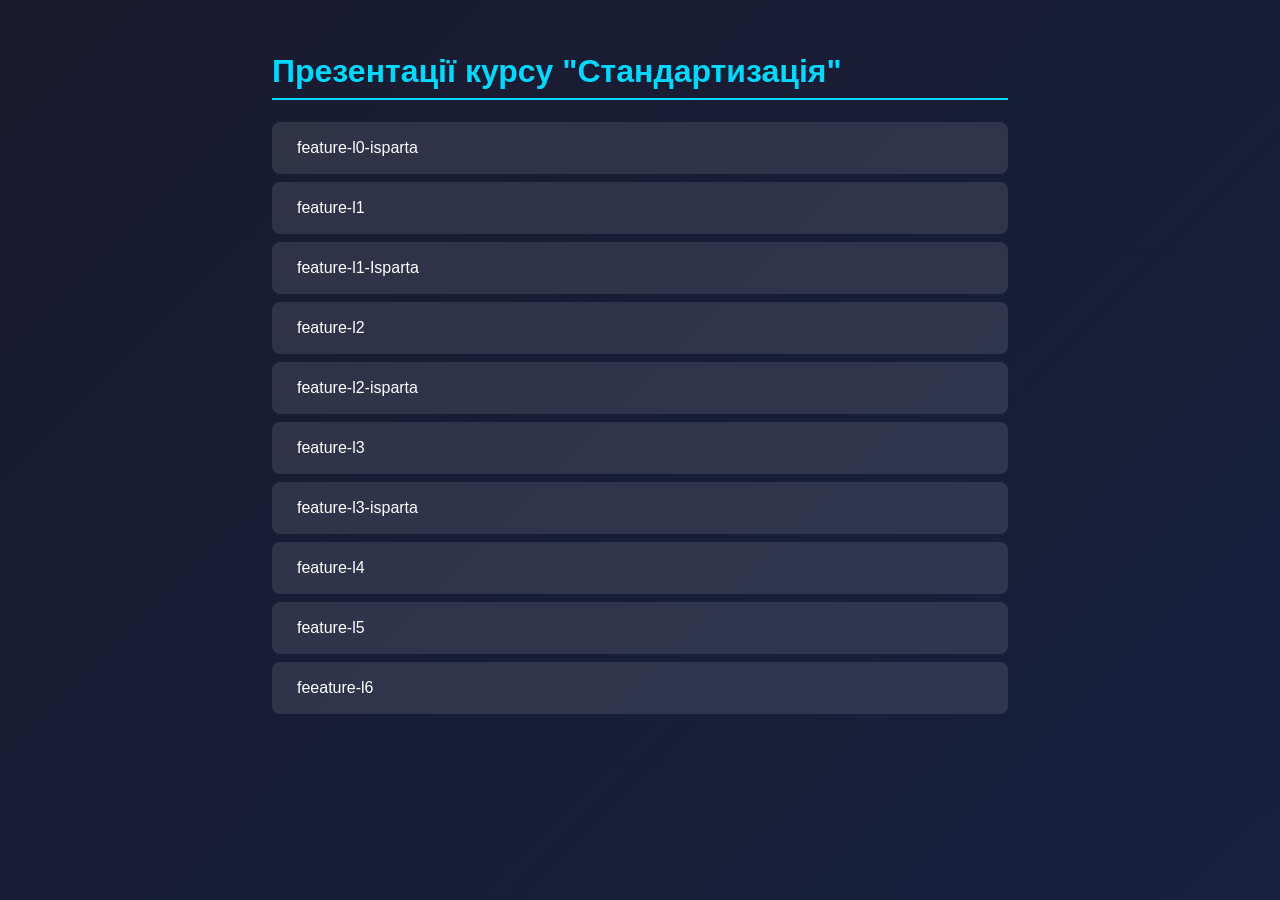
==== commit 5ff4055d: "Update index.html" ====
--- a/index.html
+++ b/index.html
@@ -1,715 +1,70 @@
-<!doctype html>
+<!DOCTYPE html>
 <html lang="uk">
-
 <head>
-	<meta charset="utf-8">
-	<meta name="viewport" content="width=device-width, initial-scale=1.0, maximum-scale=1.0, user-scalable=no">
-
-	<title>Архітектурна документація</title>
-
-	<link rel="stylesheet" href="dist/reveal.css">
-	<link rel="stylesheet" href="dist/theme/ztu.css">
-
-	<link rel="stylesheet" href="plugin/highlight/high-contrast.css">
+    <meta charset="UTF-8">
+    <meta name="viewport" content="width=device-width, initial-scale=1.0">
+    <title>Презентації - Стандартизація</title>
+    <style>
+        * { box-sizing: border-box; }
+        body {
+            font-family: -apple-system, BlinkMacSystemFont, 'Segoe UI', Roboto, Oxygen, Ubuntu, sans-serif;
+            max-width: 800px;
+            margin: 0 auto;
+            padding: 2rem;
+            background: linear-gradient(135deg, #1a1a2e 0%, #16213e 100%);
+            min-height: 100vh;
+            color: #eee;
+        }
+        h1 {
+            color: #00d9ff;
+            border-bottom: 2px solid #00d9ff;
+            padding-bottom: 0.5rem;
+        }
+        .branch-list {
+            list-style: none;
+            padding: 0;
+        }
+        .branch-list li {
+            margin: 0.5rem 0;
+        }
+        .branch-list a {
+            display: block;
+            padding: 1rem 1.5rem;
+            background: rgba(255,255,255,0.1);
+            border-radius: 8px;
+            color: #fff;
+            text-decoration: none;
+            transition: all 0.3s ease;
+            border: 1px solid transparent;
+        }
+        .branch-list a:hover {
+            background: rgba(0,217,255,0.2);
+            border-color: #00d9ff;
+            transform: translateX(10px);
+        }
+        .main-badge {
+            background: #00d9ff;
+            color: #1a1a2e;
+            padding: 0.2rem 0.5rem;
+            border-radius: 4px;
+            font-size: 0.8rem;
+            margin-left: 0.5rem;
+        }
+    </style>
 </head>
-
 <body>
-	<div class="reveal">
-		<div class="footer-ztu-logo"></div>
-		<div class="slides">
-
-			<!-- ===== 1. ТИТУЛЬНИЙ ===== -->
-			<section>
-				<h1 class="ztu-blue">Архітектурна документація</h1>
-				<p class="ztu-orange" style="margin-top:18px;">Від ідей в голові одного сеніора до живих, версіонованих
-					артефактів</p>
-			</section>
-
-			<!-- ===== 2. НАВІЩО ДОКУМЕНТУВАТИ АРХІТЕКТУРУ ===== -->
-			<section>
-				<h2 class="ztu-blue">НАВІЩО ДОКУМЕНТУВАТИ АРХІТЕКТУРУ?</h2>
-				<p class="ztu-orange" style="font-size:1em;margin-top:6px;">"Архітектура живе в голові одного сеніора"
-				</p>
-				<ul class="ztu-list" style="margin-top:22px;">
-					<li class="fragment"><span class="ztu-orange">Bus factor = 1</span> — одне звільнення і проект стає
-						чорною скринькою</li>
-					<li class="fragment"><span class="ztu-orange">Онбординг</span> — нові розробники вгадують замість
-						того, щоб читати</li>
-					<li class="fragment"><span class="ztu-orange">Узгодженість</span> — без спільної картини кожна
-						команда будує по-своєму</li>
-					<li class="fragment"><span class="ztu-orange">Аудити та відповідність</span> — ISO 9001, ISO 25010,
-						контракти вимагають доказів</li>
-				</ul>
-			</section>
-
-			<!-- ===== 3. ЩО БУВАЄ БЕЗ ДОКУМЕНТАЦІЇ ===== -->
-			<section>
-				<h2 class="ztu-blue">ЩО БУВАЄ БЕЗ ДОКУМЕНТАЦІЇ</h2>
-				<div style="display:grid;grid-template-columns:1fr 1fr;gap:20px;margin-top:24px;">
-					<div style="border:2px solid #e74c3c;border-radius:10px;padding:18px 16px;">
-						<p style="color:#e74c3c;font-weight:bold;font-size:0.75em;margin-bottom:12px;">БЕЗ документації
-						</p>
-						<div style="font-size:0.6em;line-height:1.7;">
-							<div>&#x274C; "Запитай Петра, він знає"</div>
-							<div>&#x274C; Конфліктні контракти мікросервісів</div>
-							<div>&#x274C; Дублювання функціональності між командами</div>
-							<div>&#x274C; Провалені аудити — немає доказів проєктування</div>
-						</div>
-					</div>
-					<div style="border:2px solid #27ae60;border-radius:10px;padding:18px 16px;">
-						<p style="color:#27ae60;font-weight:bold;font-size:0.75em;margin-bottom:12px;">З документацією
-						</p>
-						<div style="font-size:0.6em;line-height:1.7;">
-							<div>&#x2705; Самостійний онбординг</div>
-							<div>&#x2705; Чіткі межі системи</div>
-							<div>&#x2705; Єдине джерело правди</div>
-							<div>&#x2705; Готовність до аудиту в будь-який момент</div>
-						</div>
-					</div>
-				</div>
-			</section>
-
-			<!-- ===== 4. ІНТЕРАКТИВ Q1 ===== -->
-			<section>
-				<div style="text-align:center;margin-top:30px;">
-					<div style="font-size:3em;margin-bottom:20px;">&#x270B;</div>
-					<h2 class="ztu-orange" style="font-size:1.1em;">Чи можете ви пояснити архітектуру свого поточного
-						проєкту за 2 хвилини?</h2>
-					<p style="font-size:0.7em;opacity:0.6;margin-top:16px;">Якщо ні — саме для цього ми тут</p>
-				</div>
-			</section>
-
-			<!-- ===== 5. ЩО ТАКЕ АРХІТЕКТУРНА ДОКУМЕНТАЦІЯ ===== -->
-			<section>
-				<h2 class="ztu-blue">ЩО ТАКЕ АРХІТЕКТУРНА ДОКУМЕНТАЦІЯ?</h2>
-				<p class="ztu-orange" style="font-size:1em;margin-top:6px;">Три рівні деталізації</p>
-				<div style="display:flex;align-items:stretch;gap:12px;margin-top:25px;">
-					<div style="flex:1;border:2px solid #3498db;border-radius:8px;padding:16px 12px;text-align:center;">
-						<div style="font-size:1.4em;margin-bottom:8px;">&#x1F30D;</div>
-						<div style="color:#3498db;font-weight:bold;font-size:0.7em;">Система</div>
-						<div style="font-size:0.55em;opacity:0.7;margin-top:6px;">контекст, актори, зовнішні системи
-						</div>
-					</div>
-					<div style="align-self:center;color:#888;font-size:1.2em;">&#x2192;</div>
-					<div style="flex:1;border:2px solid #f39c12;border-radius:8px;padding:16px 12px;text-align:center;">
-						<div style="font-size:1.4em;margin-bottom:8px;">&#x1F4E6;</div>
-						<div style="color:#f39c12;font-weight:bold;font-size:0.7em;">Компонент</div>
-						<div style="font-size:0.55em;opacity:0.7;margin-top:6px;">модулі, сервіси, потоки даних</div>
-					</div>
-					<div style="align-self:center;color:#888;font-size:1.2em;">&#x2192;</div>
-					<div style="flex:1;border:2px solid #27ae60;border-radius:8px;padding:16px 12px;text-align:center;">
-						<div style="font-size:1.4em;margin-bottom:8px;">&#x1F4BB;</div>
-						<div style="color:#27ae60;font-weight:bold;font-size:0.7em;">Код</div>
-						<div style="font-size:0.55em;opacity:0.7;margin-top:6px;">класи, інтерфейси, патерни</div>
-					</div>
-				</div>
-				<p style="font-size:0.62em;opacity:0.5;margin-top:16px;text-align:center;">Якісна документація покриває
-					щонайменше рівні Система та Компонент</p>
-			</section>
-
-			<!-- ===== 6. ЯК vs ЧОМУ ===== -->
-			<section>
-				<h2 class="ztu-blue">ЯК vs ЧОМУ</h2>
-				<p class="ztu-orange" style="font-size:1em;margin-top:6px;">Обидва важливі — але "чому" старіє краще</p>
-				<div style="display:grid;grid-template-columns:1fr 1fr;gap:20px;margin-top:22px;">
-					<div style="border:2px solid #3498db;border-radius:10px;padding:18px 16px;">
-						<p style="color:#3498db;font-weight:bold;font-size:0.7em;margin-bottom:10px;">ЯК побудовано</p>
-						<ul class="ztu-list" style="font-size:0.62em;">
-							<li>Діаграми (C4, UML)</li>
-							<li>API-контракти</li>
-							<li>Моделі даних</li>
-							<li>Топологія розгортання</li>
-						</ul>
-					</div>
-					<div style="border:2px solid #f39c12;border-radius:10px;padding:18px 16px;">
-						<p style="color:#f39c12;font-weight:bold;font-size:0.7em;margin-bottom:10px;">ЧОМУ так
-							побудовано</p>
-						<ul class="ztu-list" style="font-size:0.62em;">
-							<li>ADR — записи рішень</li>
-							<li>Розглянуті компроміси</li>
-							<li>Обмеження та драйвери</li>
-							<li>Відхилені альтернативи</li>
-						</ul>
-					</div>
-				</div>
-			</section>
-
-			<!-- ===== 7. SSD ===== -->
-			<section>
-				<h2 class="ztu-blue">SSD — SYSTEM SPECIFICATION DOCUMENT</h2>
-				<p class="ztu-orange" style="font-size:1em;margin-top:6px;">ЩО система повинна робити</p>
-				<ul class="ztu-list" style="margin-top:20px;">
-					<li><span class="ztu-orange">Мета та обсяг</span> — яку проблему вирішує система
-					</li>
-					<li><span class="ztu-orange">Функціональні вимоги</span> — функції, сценарії
-						використання, user stories</li>
-					<li><span class="ztu-orange">Нефункціональні вимоги</span> — продуктивність,
-						безпека, масштабованість</li>
-					<li><span class="ztu-orange">Інтерфейси</span> — зовнішні системи, API, формати
-						даних</li>
-					<li><span class="ztu-orange">Обмеження</span> — технологічний стек, бюджет,
-						регуляції</li>
-				</ul>
-				<p style="font-size:0.6em;opacity:0.5;margin-top:16px;">SSD відповідає: "Що ми будуємо і для кого?"</p>
-			</section>
-
-			<!-- ===== 8. SDD ===== -->
-			<section>
-				<h2 class="ztu-blue">SDD — SOFTWARE DESIGN DOCUMENT</h2>
-				<p class="ztu-orange" style="font-size:1em;margin-top:6px;">ЯК система побудована</p>
-				<ul class="ztu-list" style="margin-top:20px;">
-					<li><span class="ztu-orange">Огляд архітектури</span> — високорівнева структура та
-						патерни</li>
-					<li><span class="ztu-orange">Декомпозиція модулів</span> — компоненти,
-						відповідальності, межі</li>
-					<li><span class="ztu-orange">Дизайн даних</span> — схема БД, потоки даних,
-						стратегія зберігання</li>
-					<li><span class="ztu-orange">Дизайн інтерфейсів</span> — API-контракти, протоколи,
-						формати повідомлень</li>
-					<li><span class="ztu-orange">Обробка помилок та логування</span> — режими збоїв,
-						відновлення, спостережуваність</li>
-				</ul>
-				<p style="font-size:0.6em;opacity:0.5;margin-top:16px;">SDD відповідає: "Як це працює всередині?"</p>
-			</section>
-
-			<!-- ===== 9. SSD vs SDD ===== -->
-			<section>
-				<h2 class="ztu-blue">SSD vs SDD</h2>
-				<p class="ztu-orange" style="font-size:1em;margin-top:6px;">Специфікація vs Дизайн — вони доповнюють
-					одне одного</p>
-				<div style="display:flex;gap:16px;margin-top:24px;align-items:stretch;">
-					<div
-						style="flex:1;border:2px solid #3498db;border-radius:10px;padding:18px 14px;text-align:center;">
-						<div style="font-size:1.6em;margin-bottom:8px;">&#x1F4CB;</div>
-						<div style="color:#3498db;font-weight:bold;font-size:0.7em;">SSD</div>
-						<div style="font-size:0.58em;opacity:0.7;margin-top:8px;">ЩО будувати</div>
-						<div style="font-size:0.55em;opacity:0.5;margin-top:4px;">пишеться до / під час проєктування
-						</div>
-					</div>
-					<div style="align-self:center;font-size:1.4em;color:#888;">&#x2192;</div>
-					<div
-						style="flex:1;border:2px solid #27ae60;border-radius:10px;padding:18px 14px;text-align:center;">
-						<div style="font-size:1.6em;margin-bottom:8px;">&#x1F3D7;</div>
-						<div style="color:#27ae60;font-weight:bold;font-size:0.7em;">SDD</div>
-						<div style="font-size:0.58em;opacity:0.7;margin-top:8px;">ЯК будувати</div>
-						<div style="font-size:0.55em;opacity:0.5;margin-top:4px;">пишеться під час / після проєктування
-						</div>
-					</div>
-					<div style="align-self:center;font-size:1.4em;color:#888;">&#x2192;</div>
-					<div
-						style="flex:1;border:2px solid #9b59b6;border-radius:10px;padding:18px 14px;text-align:center;">
-						<div style="font-size:1.6em;margin-bottom:8px;">&#x1F4BB;</div>
-						<div style="color:#9b59b6;font-weight:bold;font-size:0.7em;">КОД</div>
-						<div style="font-size:0.58em;opacity:0.7;margin-top:8px;">реалізація</div>
-						<div style="font-size:0.55em;opacity:0.5;margin-top:4px;">базується на обох документах</div>
-					</div>
-				</div>
-			</section>
-
-			<!-- ===== 10. C4 МОДЕЛЬ ===== -->
-			<section>
-				<h2 class="ztu-blue">C4 МОДЕЛЬ</h2>
-				<p class="ztu-orange" style="font-size:1em;margin-top:6px;">4 рівні масштабування — як Google Maps для
-					вашої архітектури</p>
-				<div style="display:flex;align-items:stretch;gap:4px;margin-top:25px;">
-					<div style="flex:1;border:2px solid #3498db;border-radius:7px;padding:12px 6px;text-align:center;">
-						<div style="color:#3498db;font-weight:bold;font-size:0.65em;">L1: Контекст</div>
-						<div style="font-size:0.5em;opacity:0.6;margin-top:4px;">система + користувачі + зовнішні</div>
-					</div>
-					<div style="align-self:center;color:#888;padding:0 3px;">&#x2192;</div>
-					<div style="flex:1;border:2px solid #2ecc71;border-radius:7px;padding:12px 6px;text-align:center;">
-						<div style="color:#2ecc71;font-weight:bold;font-size:0.65em;">L2: Контейнери</div>
-						<div style="font-size:0.5em;opacity:0.6;margin-top:4px;">додатки, БД, черги</div>
-					</div>
-					<div style="align-self:center;color:#888;padding:0 3px;">&#x2192;</div>
-					<div style="flex:1;border:2px solid #f39c12;border-radius:7px;padding:12px 6px;text-align:center;">
-						<div style="color:#f39c12;font-weight:bold;font-size:0.65em;">L3: Компоненти</div>
-						<div style="font-size:0.5em;opacity:0.6;margin-top:4px;">модулі всередині контейнера</div>
-					</div>
-					<div style="align-self:center;color:#888;padding:0 3px;">&#x2192;</div>
-					<div style="flex:1;border:2px solid #e67e22;border-radius:7px;padding:12px 6px;text-align:center;">
-						<div style="color:#e67e22;font-weight:bold;font-size:0.65em;">L4: Код</div>
-						<div style="font-size:0.5em;opacity:0.6;margin-top:4px;">класи, інтерфейси</div>
-					</div>
-				</div>
-				<p style="font-size:0.6em;opacity:0.5;margin-top:14px;text-align:center;">Більшості команд достатньо L1
-					+ L2. L3 для складних сервісів. L4 рідко малюють вручну.</p>
-			</section>
-
-			<!-- ===== 11. C4 РІВЕНЬ 1 — КОНТЕКСТ ===== -->
-			<section>
-				<h2 class="ztu-blue">C4 РІВЕНЬ 1 — КОНТЕКСТ СИСТЕМИ</h2>
-				<p class="ztu-orange" style="font-size:1em;margin-top:6px;">Загальна картина: хто використовує систему і
-					з чим вона взаємодіє?</p>
-				<div style="display:flex;gap:14px;margin-top:22px;align-items:center;justify-content:center;">
-					<div
-						style="border:2px solid #9b59b6;border-radius:50%;width:90px;height:90px;display:flex;align-items:center;justify-content:center;flex-direction:column;">
-						<div style="font-size:1.2em;">&#x1F464;</div>
-						<div style="font-size:0.45em;color:#9b59b6;font-weight:bold;">Користувач</div>
-					</div>
-					<div style="color:#888;font-size:0.7em;">&#x2192;</div>
-					<div
-						style="border:2px solid #3498db;border-radius:10px;padding:14px 20px;text-align:center;background:rgba(52,152,219,0.08);">
-						<div style="font-size:1.2em;">&#x1F4E6;</div>
-						<div style="color:#3498db;font-weight:bold;font-size:0.6em;">Ваша система</div>
-					</div>
-					<div style="color:#888;font-size:0.7em;">&#x2192;</div>
-					<div style="border:2px solid #e67e22;border-radius:10px;padding:14px 12px;text-align:center;">
-						<div style="font-size:1.2em;">&#x2601;</div>
-						<div style="color:#e67e22;font-weight:bold;font-size:0.5em;">Payment API</div>
-					</div>
-					<div style="color:#888;font-size:0.7em;">&#x2192;</div>
-					<div style="border:2px solid #e67e22;border-radius:10px;padding:14px 12px;text-align:center;">
-						<div style="font-size:1.2em;">&#x1F4E7;</div>
-						<div style="color:#e67e22;font-weight:bold;font-size:0.5em;">Email Service</div>
-					</div>
-				</div>
-				<p style="font-size:0.58em;opacity:0.5;margin-top:16px;text-align:center;">Аудиторія: всі —
-					стейкхолдери, менеджери, розробники</p>
-			</section>
-
-			<!-- ===== 12. C4 РІВЕНЬ 2 — КОНТЕЙНЕРИ ===== -->
-			<section>
-				<h2 class="ztu-blue">C4 РІВЕНЬ 2 — КОНТЕЙНЕРИ</h2>
-				<p class="ztu-orange" style="font-size:1em;margin-top:6px;">Наближення: що запущено, де і як спілкується
-				</p>
-				<div style="display:grid;grid-template-columns:1fr 1fr 1fr;gap:10px;margin-top:22px;">
-					<div style="border:2px solid #3498db;border-radius:8px;padding:12px 8px;text-align:center;">
-						<div style="font-size:1.1em;">&#x1F310;</div>
-						<div style="color:#3498db;font-weight:bold;font-size:0.6em;">SPA Frontend</div>
-						<div style="font-size:0.48em;opacity:0.6;">React, порт 3000</div>
-					</div>
-					<div style="border:2px solid #27ae60;border-radius:8px;padding:12px 8px;text-align:center;">
-						<div style="font-size:1.1em;">&#x2699;</div>
-						<div style="color:#27ae60;font-weight:bold;font-size:0.6em;">API Server</div>
-						<div style="font-size:0.48em;opacity:0.6;">Node.js, порт 8080</div>
-					</div>
-					<div style="border:2px solid #f39c12;border-radius:8px;padding:12px 8px;text-align:center;">
-						<div style="font-size:1.1em;">&#x1F5C3;</div>
-						<div style="color:#f39c12;font-weight:bold;font-size:0.6em;">База даних</div>
-						<div style="font-size:0.48em;opacity:0.6;">PostgreSQL</div>
-					</div>
-					<div style="border:2px solid #9b59b6;border-radius:8px;padding:12px 8px;text-align:center;">
-						<div style="font-size:1.1em;">&#x1F4E8;</div>
-						<div style="color:#9b59b6;font-weight:bold;font-size:0.6em;">Черга повідомлень</div>
-						<div style="font-size:0.48em;opacity:0.6;">RabbitMQ</div>
-					</div>
-					<div style="border:2px solid #e74c3c;border-radius:8px;padding:12px 8px;text-align:center;">
-						<div style="font-size:1.1em;">&#x1F916;</div>
-						<div style="color:#e74c3c;font-weight:bold;font-size:0.6em;">Worker Service</div>
-						<div style="font-size:0.48em;opacity:0.6;">Python, async</div>
-					</div>
-					<div style="border:2px solid #e67e22;border-radius:8px;padding:12px 8px;text-align:center;">
-						<div style="font-size:1.1em;">&#x1F4BE;</div>
-						<div style="color:#e67e22;font-weight:bold;font-size:0.6em;">Object Storage</div>
-						<div style="font-size:0.48em;opacity:0.6;">S3 / MinIO</div>
-					</div>
-				</div>
-				<p style="font-size:0.58em;opacity:0.5;margin-top:14px;text-align:center;">Аудиторія: розробники та
-					DevOps</p>
-			</section>
-
-			<!-- ===== 13. C4 ЯК ГЛИБОКО ЗАНУРЮВАТИСЬ ===== -->
-			<section>
-				<h2 class="ztu-blue">ЯК ГЛИБОКО ЗАНУРЮВАТИСЬ?</h2>
-				<div style="margin-top:24px;">
-					<div style="display:flex;align-items:center;gap:12px;margin-bottom:12px;">
-						<div
-							style="background:#3498db;color:white;border-radius:6px;padding:6px 14px;font-size:0.65em;font-weight:bold;min-width:120px;text-align:center;">
-							L1 + L2</div>
-						<div style="font-size:0.62em;opacity:0.8;">Достатньо для <span class="ztu-orange">більшості
-								проєктів</span> — чіткі межі, схема розгортання</div>
-					</div>
-					<div style="display:flex;align-items:center;gap:12px;margin-bottom:12px;">
-						<div
-							style="background:#f39c12;color:white;border-radius:6px;padding:6px 14px;font-size:0.65em;font-weight:bold;min-width:120px;text-align:center;">
-							+ L3</div>
-						<div style="font-size:0.62em;opacity:0.8;">Додати, коли контейнер <span
-								class="ztu-orange">складний</span> — багато внутрішніх модулів</div>
-					</div>
-					<div style="display:flex;align-items:center;gap:12px;">
-						<div
-							style="background:#e67e22;color:white;border-radius:6px;padding:6px 14px;font-size:0.65em;font-weight:bold;min-width:120px;text-align:center;">
-							+ L4</div>
-						<div style="font-size:0.62em;opacity:0.8;">Рідко потрібний — <span
-								class="ztu-orange">автогенерується</span> з коду (UML class diagrams)</div>
-					</div>
-				</div>
-			</section>
-
-
-
-			<!-- ===== 15. ADR ВСТУП ===== -->
-			<section>
-				<h2 class="ztu-blue">ADR — ARCHITECTURE DECISION RECORDS</h2>
-				<p class="ztu-orange" style="font-size:1em;margin-top:6px;">Документуйте ЧОМУ за кожним важливим
-					рішенням</p>
-				<div
-					style="border:2px solid #f39c12;border-radius:10px;padding:20px 18px;margin-top:22px;font-size:0.62em;">
-					<div style="margin-bottom:10px;"><span style="color:#f39c12;font-weight:bold;">Назва:</span>
-						ADR-007: Використовувати PostgreSQL замість MongoDB</div>
-					<div style="margin-bottom:10px;"><span style="color:#f39c12;font-weight:bold;">Статус:</span>
-						Прийнято</div>
-					<div style="margin-bottom:10px;"><span style="color:#f39c12;font-weight:bold;">Контекст:</span> Нам
-						потрібні ACID-транзакції для платежів. MongoDB ненадійно підтримує мультидокументні транзакції
-						на нашому масштабі.</div>
-					<div style="margin-bottom:10px;"><span style="color:#f39c12;font-weight:bold;">Рішення:</span>
-						Використовувати PostgreSQL 16 з JSONB-колонками для гнучких даних поряд з реляційними таблицями.
-					</div>
-					<div><span style="color:#f39c12;font-weight:bold;">Наслідки:</span> Команді потрібна експертиза в
-						SQL. Отримуємо сильну узгодженість, зрілий інструментарій та перевірений шлях масштабування.
-					</div>
-				</div>
-			</section>
-
-			<!-- ===== 16. ADR СТРУКТУРА ===== -->
-			<section>
-				<h2 class="ztu-blue">СТРУКТУРА ADR</h2>
-				<p class="ztu-orange" style="font-size:1em;margin-top:6px;">Легка, послідовна, версіонована</p>
-				<div style="display:flex;align-items:stretch;gap:4px;margin-top:25px;">
-					<div style="flex:1;border:2px solid #3498db;border-radius:7px;padding:12px 8px;text-align:center;">
-						<div style="color:#3498db;font-weight:bold;font-size:0.65em;">Контекст</div>
-						<div style="font-size:0.5em;opacity:0.6;margin-top:4px;">в чому проблема?</div>
-					</div>
-					<div style="align-self:center;color:#888;padding:0 3px;">&#x2192;</div>
-					<div style="flex:1;border:2px solid #f39c12;border-radius:7px;padding:12px 8px;text-align:center;">
-						<div style="color:#f39c12;font-weight:bold;font-size:0.65em;">Рішення</div>
-						<div style="font-size:0.5em;opacity:0.6;margin-top:4px;">що обрали</div>
-					</div>
-					<div style="align-self:center;color:#888;padding:0 3px;">&#x2192;</div>
-					<div style="flex:1;border:2px solid #27ae60;border-radius:7px;padding:12px 8px;text-align:center;">
-						<div style="color:#27ae60;font-weight:bold;font-size:0.65em;">Наслідки</div>
-						<div style="font-size:0.5em;opacity:0.6;margin-top:4px;">що з цього випливає</div>
-					</div>
-					<div style="align-self:center;color:#888;padding:0 3px;">&#x2192;</div>
-					<div style="flex:1;border:2px solid #9b59b6;border-radius:7px;padding:12px 8px;text-align:center;">
-						<div style="color:#9b59b6;font-weight:bold;font-size:0.65em;">Статус</div>
-						<div style="font-size:0.5em;opacity:0.6;margin-top:4px;">запропоновано / прийнято / застаріло
-						</div>
-					</div>
-				</div>
-				<p style="font-size:0.6em;opacity:0.5;margin-top:14px;text-align:center;">Зберігається в git: <span
-						style="font-family:monospace;">docs/adr/ADR-007-use-postgresql.md</span></p>
-			</section>
-
-			<!-- ===== 17. ЧОМУ ADR ВАЖЛИВИЙ ===== -->
-			<section>
-				<h2 class="ztu-blue">ЧОМУ ADR ВАЖЛИВИЙ</h2>
-				<ul class="ztu-list" style="margin-top:24px;">
-					<li class="fragment"><span class="ztu-orange">Запобігає повторним дискусіям</span> — "ми вже
-						вирішили це і ось чому"</li>
-					<li class="fragment"><span class="ztu-orange">Контекст для онбордингу</span> — нові розробники
-						розуміють логіку, а не лише код</li>
-					<li class="fragment"><span class="ztu-orange">Контекст для AI</span> — AI читає ADR і генерує код,
-						що поважає рішення</li>
-					<li class="fragment"><span class="ztu-orange">Аудиторський слід</span> — доказ, що рішення були
-						свідомими, а не випадковими</li>
-				</ul>
-			</section>
-
-			<!-- ===== 18. DoD ===== -->
-			<section>
-				<h2 class="ztu-blue">DoD — DEFINITION OF DONE</h2>
-				<p class="ztu-orange" style="font-size:1em;margin-top:6px;">Чеклист, який кожна задача повинна пройти
-					перед тим, як вважатись "зробленою"</p>
-				<div style="border:2px solid #27ae60;border-radius:10px;padding:18px 16px;margin-top:20px;">
-					<p style="color:#27ae60;font-weight:bold;font-size:0.7em;margin-bottom:12px;">Приклад DoD</p>
-					<div style="font-size:0.6em;line-height:1.9;">
-						<div class="fragment">&#x2705; Код перевірений та затверджений (code review)</div>
-						<div class="fragment">&#x2705; Unit-тести написані та проходять</div>
-						<div class="fragment">&#x2705; Інтеграційні тести зелені в CI</div>
-						<div class="fragment">&#x2705; Документація оновлена</div>
-						<div class="fragment">&#x2705; Немає відомих критичних багів</div>
-						<div class="fragment">&#x2705; Задеплоєно на staging</div>
-					</div>
-				</div>
-				<p style="font-size:0.58em;opacity:0.5;margin-top:14px;">DoD спільний для всієї команди — однаковий
-					стандарт для кожного</p>
-			</section>
-
-			<!-- ===== 19. DoR ===== -->
-			<section>
-				<h2 class="ztu-blue">DoR — DEFINITION OF READY</h2>
-				<p class="ztu-orange" style="font-size:1em;margin-top:6px;">Чеклист, який кожна задача повинна пройти
-					перед початком роботи</p>
-				<div style="border:2px solid #3498db;border-radius:10px;padding:18px 16px;margin-top:20px;">
-					<p style="color:#3498db;font-weight:bold;font-size:0.7em;margin-bottom:12px;">Приклад DoR</p>
-					<div style="font-size:0.6em;line-height:1.9;">
-						<div class="fragment">&#x2705; User story чітко написана</div>
-						<div class="fragment">&#x2705; Критерії приймання визначені</div>
-						<div class="fragment">&#x2705; Залежності ідентифіковані</div>
-						<div class="fragment">&#x2705; Дизайн / макет затверджений</div>
-						<div class="fragment">&#x2705; Оцінена командою</div>
-					</div>
-				</div>
-				<p style="font-size:0.58em;opacity:0.5;margin-top:14px;">DoR запобігає "розберусь по ходу" — зменшує
-					втрати та переробки</p>
-			</section>
-
-			<!-- ===== 20. DoD vs DoR ===== -->
-			<section>
-				<h2 class="ztu-blue">DoR vs DoD</h2>
-				<p class="ztu-orange" style="font-size:1em;margin-top:6px;">Ворота на вхід, ворота на вихід</p>
-				<div style="display:flex;gap:12px;margin-top:24px;align-items:stretch;">
-					<div
-						style="flex:1;border:2px solid #3498db;border-radius:10px;padding:16px 14px;text-align:center;">
-						<div style="font-size:1.4em;margin-bottom:6px;">&#x1F6AA;</div>
-						<div style="color:#3498db;font-weight:bold;font-size:0.7em;">DoR</div>
-						<div style="font-size:0.55em;opacity:0.7;margin-top:6px;">Чи достатньо зрозуміла задача, щоб
-							почати?</div>
-					</div>
-					<div style="align-self:center;font-size:1.2em;color:#888;">&#x2192; робота &#x2192;</div>
-					<div
-						style="flex:1;border:2px solid #27ae60;border-radius:10px;padding:16px 14px;text-align:center;">
-						<div style="font-size:1.4em;margin-bottom:6px;">&#x2705;</div>
-						<div style="color:#27ae60;font-weight:bold;font-size:0.7em;">DoD</div>
-						<div style="font-size:0.55em;opacity:0.7;margin-top:6px;">Чи справді задача завершена?</div>
-					</div>
-				</div>
-				<p style="font-size:0.62em;opacity:0.6;margin-top:18px;text-align:center;">Без DoR починаєш незрозумілу
-					роботу. Без DoD випускаєш незавершену.</p>
-			</section>
-
-			<!-- ===== 21. ACCEPTANCE CRITERIA ===== -->
-			<section>
-				<h2 class="ztu-blue">ACCEPTANCE CRITERIA</h2>
-				<p class="ztu-orange" style="font-size:1em;margin-top:6px;">Конкретні, тестовані умови, яким повинна
-					відповідати функція</p>
-				<div style="border:2px solid #f39c12;border-radius:10px;padding:18px 16px;margin-top:20px;">
-					<p style="color:#f39c12;font-weight:bold;font-size:0.65em;margin-bottom:10px;">User Story: Як
-						клієнт, я хочу скинути пароль</p>
-					<div style="font-size:0.58em;line-height:1.9;">
-						<div class="fragment"><span class="ztu-green">AC1:</span> Користувач отримує лист для скидання
-							протягом 60 секунд</div>
-						<div class="fragment"><span class="ztu-green">AC2:</span> Посилання для скидання діє 24 години
-						</div>
-						<div class="fragment"><span class="ztu-green">AC3:</span> Новий пароль повинен відповідати
-							вимогам (8+ символів, 1 велика літера, 1 цифра)</div>
-						<div class="fragment"><span class="ztu-green">AC4:</span> Після успішного скидання користувача
-							перенаправляє на логін</div>
-						<div class="fragment"><span class="ztu-green">AC5:</span> Недійсні або прострочені посилання
-							показують зрозуміле повідомлення про помилку</div>
-					</div>
-				</div>
-			</section>
-
-			<!-- ===== 22. ФОРМАТ AC ===== -->
-			<section>
-				<h2 class="ztu-blue">ЯК ПИСАТИ ЯКІСНІ ACCEPTANCE CRITERIA</h2>
-				<p class="ztu-orange" style="font-size:1em;margin-top:6px;">Given / When / Then — BDD-формат</p>
-				<div style="margin-top:22px;">
-					<pre style="font-size:0.55em;background:rgba(0,0,0,0.3);padding:14px;border-radius:8px;"><code class="language-gherkin">Given  користувач запросив скидання пароля
-  And  лист для скидання було надіслано
-
-When   користувач натискає посилання протягом 24 годин
-  And  вводить валідний новий пароль
-
-Then   пароль оновлюється
-  And  користувача перенаправляє на логін
-  And  старий пароль більше не працює</code></pre>
-				</div>
-				<p style="font-size:0.58em;opacity:0.5;margin-top:14px;text-align:center;">Конкретно. Тестовано. Без
-					двозначності.</p>
-			</section>
-
-
-			<!-- ===== 24. ДІАГРАМИ ЯК КОД ===== -->
-			<section>
-				<h2 class="ztu-blue">ДІАГРАМИ ЯК КОД</h2>
-				<p class="ztu-orange" style="font-size:1em;margin-top:6px;">Версіоновані, порівнювані, ревʼюовані</p>
-				<div style="display:flex;gap:12px;margin-top:22px;">
-					<div style="flex:1;border:2px solid #3498db;border-radius:8px;padding:14px 10px;text-align:center;">
-						<div style="color:#3498db;font-weight:bold;font-size:0.65em;">Mermaid</div>
-						<div style="font-size:0.5em;opacity:0.7;margin-top:6px;">вбудований в GitHub, GitLab, Notion
-						</div>
-					</div>
-					<div style="flex:1;border:2px solid #27ae60;border-radius:8px;padding:14px 10px;text-align:center;">
-						<div style="color:#27ae60;font-weight:bold;font-size:0.65em;">PlantUML</div>
-						<div style="font-size:0.5em;opacity:0.7;margin-top:6px;">UML-стандарт, багатий синтаксис</div>
-					</div>
-					<div style="flex:1;border:2px solid #f39c12;border-radius:8px;padding:14px 10px;text-align:center;">
-						<div style="color:#f39c12;font-weight:bold;font-size:0.65em;">Structurizr</div>
-						<div style="font-size:0.5em;opacity:0.7;margin-top:6px;">нативний інструмент C4</div>
-					</div>
-					<div style="flex:1;border:2px solid #9b59b6;border-radius:8px;padding:14px 10px;text-align:center;">
-						<div style="color:#9b59b6;font-weight:bold;font-size:0.65em;">D2</div>
-						<div style="font-size:0.5em;opacity:0.7;margin-top:6px;">сучасний, декларативний синтаксис</div>
-					</div>
-				</div>
-				<p style="font-size:0.58em;opacity:0.5;margin-top:14px;text-align:center;">Малюй текстом. Зберігай в
-					git. Ревʼюй в PR. Генеруй зображення в CI.</p>
-			</section>
-
-			<!-- ===== 25. MERMAID ПРИКЛАД ===== -->
-			<section>
-				<h2 class="ztu-blue">MERMAID — ПРИКЛАД</h2>
-				<div style="display:grid;grid-template-columns:1fr 1fr;gap:18px;margin-top:22px;">
-					<div>
-						<p class="ztu-orange" style="font-size:0.65em;margin-bottom:8px;">Код</p>
-						<pre style="font-size:0.48em;background:rgba(0,0,0,0.3);padding:12px;border-radius:6px;"><code class="language-markdown">```mermaid
-graph LR
-  User -->|HTTP| Frontend
-  Frontend -->|REST| API
-  API -->|SQL| Database
-  API -->|AMQP| Queue
-  Queue --> Worker
-```</code></pre>
-					</div>
-					<div>
-						<p class="ztu-orange" style="font-size:0.65em;margin-bottom:8px;">Результат</p>
-						<div style="border:1px solid #555;border-radius:8px;padding:14px;font-size:0.5em;">
-							<div style="display:flex;align-items:center;gap:6px;flex-wrap:wrap;justify-content:center;">
-								<span
-									style="border:1px solid #9b59b6;border-radius:4px;padding:3px 8px;color:#9b59b6;">User</span>
-								<span style="color:#888;">&#x2192;</span>
-								<span
-									style="border:1px solid #3498db;border-radius:4px;padding:3px 8px;color:#3498db;">Frontend</span>
-								<span style="color:#888;">&#x2192;</span>
-								<span
-									style="border:1px solid #27ae60;border-radius:4px;padding:3px 8px;color:#27ae60;">API</span>
-								<span style="color:#888;">&#x2192;</span>
-								<span
-									style="border:1px solid #f39c12;border-radius:4px;padding:3px 8px;color:#f39c12;">DB</span>
-							</div>
-							<div style="display:flex;align-items:center;gap:6px;margin-top:8px;justify-content:center;">
-								<span
-									style="border:1px solid #27ae60;border-radius:4px;padding:3px 8px;color:#27ae60;">API</span>
-								<span style="color:#888;">&#x2192;</span>
-								<span
-									style="border:1px solid #e74c3c;border-radius:4px;padding:3px 8px;color:#e74c3c;">Queue</span>
-								<span style="color:#888;">&#x2192;</span>
-								<span
-									style="border:1px solid #9b59b6;border-radius:4px;padding:3px 8px;color:#9b59b6;">Worker</span>
-							</div>
-						</div>
-					</div>
-				</div>
-			</section>
-
-			<!-- ===== 26. ARC42 ===== -->
-			<section>
-				<h2 class="ztu-blue">ARC42 — ШАБЛОН ДОКУМЕНТАЦІЇ</h2>
-				<p class="ztu-orange" style="font-size:1em;margin-top:6px;">Перевірена структура для архітектурної
-					документації</p>
-				<div style="display:grid;grid-template-columns:1fr 1fr 1fr;gap:8px;margin-top:20px;font-size:0.55em;">
-					<div
-						style="background:rgba(52,152,219,0.08);padding:8px 10px;border-radius:6px;border-left:3px solid #3498db;">
-						1. Вступ та цілі</div>
-					<div
-						style="background:rgba(52,152,219,0.08);padding:8px 10px;border-radius:6px;border-left:3px solid #3498db;">
-						2. Обмеження</div>
-					<div
-						style="background:rgba(52,152,219,0.08);padding:8px 10px;border-radius:6px;border-left:3px solid #3498db;">
-						3. Контекст та обсяг</div>
-					<div
-						style="background:rgba(46,204,113,0.08);padding:8px 10px;border-radius:6px;border-left:3px solid #27ae60;">
-						4. Стратегія рішення</div>
-					<div
-						style="background:rgba(46,204,113,0.08);padding:8px 10px;border-radius:6px;border-left:3px solid #27ae60;">
-						5. Будівельні блоки</div>
-					<div
-						style="background:rgba(46,204,113,0.08);padding:8px 10px;border-radius:6px;border-left:3px solid #27ae60;">
-						6. Runtime View</div>
-					<div
-						style="background:rgba(243,156,18,0.08);padding:8px 10px;border-radius:6px;border-left:3px solid #f39c12;">
-						7. Deployment View</div>
-					<div
-						style="background:rgba(243,156,18,0.08);padding:8px 10px;border-radius:6px;border-left:3px solid #f39c12;">
-						8. Наскрізні концепції</div>
-					<div
-						style="background:rgba(243,156,18,0.08);padding:8px 10px;border-radius:6px;border-left:3px solid #f39c12;">
-						9. Архітектурні рішення</div>
-					<div
-						style="background:rgba(155,89,182,0.08);padding:8px 10px;border-radius:6px;border-left:3px solid #9b59b6;">
-						10. Вимоги до якості</div>
-					<div
-						style="background:rgba(155,89,182,0.08);padding:8px 10px;border-radius:6px;border-left:3px solid #9b59b6;">
-						11. Ризики та техборг</div>
-					<div
-						style="background:rgba(155,89,182,0.08);padding:8px 10px;border-radius:6px;border-left:3px solid #9b59b6;">
-						12. Глосарій</div>
-				</div>
-				<p style="font-size:0.55em;opacity:0.5;margin-top:12px;text-align:center;">Не потрібні всі 12 — почніть
-					з 1, 3, 5, 9</p>
-			</section>
-
-			<!-- ===== 27. AI + АРХІТЕКТУРА ===== -->
-			<section>
-				<h2 class="ztu-blue">AI ТА АРХІТЕКТУРНА ДОКУМЕНТАЦІЯ</h2>
-				<p class="ztu-orange" style="font-size:1em;margin-top:6px;">AI прискорює документування — але не замінює
-					архітекторів</p>
-				<div style="display:grid;grid-template-columns:1fr 1fr;gap:20px;margin-top:22px;">
-					<div style="border:2px solid #27ae60;border-radius:10px;padding:16px 14px;">
-						<p style="color:#27ae60;font-weight:bold;font-size:0.65em;margin-bottom:10px;">AI може</p>
-						<div style="font-size:0.55em;line-height:1.8;">
-							<div>&#x2705; Генерувати Mermaid-діаграми з тексту</div>
-							<div>&#x2705; Створювати чернетки ADR з нотаток зустрічей</div>
-							<div>&#x2705; Будувати скелети SDD з коду</div>
-							<div>&#x2705; Виявляти недокументовані компоненти</div>
-						</div>
-					</div>
-					<div style="border:2px solid #e74c3c;border-radius:10px;padding:16px 14px;">
-						<p style="color:#e74c3c;font-weight:bold;font-size:0.65em;margin-bottom:10px;">AI не може</p>
-						<div style="font-size:0.55em;line-height:1.8;">
-							<div>&#x274C; Приймати архітектурні рішення</div>
-							<div>&#x274C; Розуміти бізнес-обмеження</div>
-							<div>&#x274C; Оцінювати компроміси у вашому контексті</div>
-							<div>&#x274C; Замінити peer review</div>
-						</div>
-					</div>
-				</div>
-			</section>
-
-			<!-- ===== 28. AI ЧИТАЄ ВАШІ ДОКИ ===== -->
-			<section>
-				<h2 class="ztu-blue">AI ЧИТАЄ ВАШІ ДОКИ</h2>
-				<p class="ztu-orange" style="font-size:1em;margin-top:6px;">Кращі доки = кращий AI-згенерований код</p>
-				<div style="display:flex;align-items:stretch;gap:4px;margin-top:25px;">
-					<div style="flex:1;border:2px solid #3498db;border-radius:7px;padding:10px 6px;text-align:center;">
-						<div style="color:#3498db;font-weight:bold;font-size:0.6em;">ADR</div>
-						<div style="font-size:0.48em;opacity:0.6;margin-top:3px;">рішення</div>
-					</div>
-					<div style="align-self:center;color:#888;padding:0 2px;font-size:0.8em;">+</div>
-					<div style="flex:1;border:2px solid #27ae60;border-radius:7px;padding:10px 6px;text-align:center;">
-						<div style="color:#27ae60;font-weight:bold;font-size:0.6em;">C4 діаграми</div>
-						<div style="font-size:0.48em;opacity:0.6;margin-top:3px;">структура</div>
-					</div>
-					<div style="align-self:center;color:#888;padding:0 2px;font-size:0.8em;">+</div>
-					<div style="flex:1;border:2px solid #f39c12;border-radius:7px;padding:10px 6px;text-align:center;">
-						<div style="color:#f39c12;font-weight:bold;font-size:0.6em;">Rules-файли</div>
-						<div style="font-size:0.48em;opacity:0.6;margin-top:3px;">обмеження</div>
-					</div>
-					<div style="align-self:center;color:#888;padding:0 3px;">&#x2192;</div>
-					<div
-						style="flex:1.2;border:2px solid #9b59b6;border-radius:7px;padding:10px 6px;text-align:center;background:rgba(155,89,182,0.08);">
-						<div style="color:#9b59b6;font-weight:bold;font-size:0.6em;">AI генерує</div>
-						<div style="font-size:0.48em;opacity:0.6;margin-top:3px;">узгоджений, вирівняний код</div>
-					</div>
-				</div>
-				<p style="font-size:0.6em;opacity:0.5;margin-top:14px;text-align:center;">Погані доки на вході &#x2192;
-					поганий код. Якісні доки &#x2192; узгоджений код.</p>
-			</section>
-
-			<!-- ===== 29. ДЯКУЮ ===== -->
-			<section>
-				<h1 class="ztu-blue">ДЯКУЮ ЗА УВАГУ!</h1>
-				<p class="ztu-orange" style="margin-top:20px;font-size:1.1em;">Запитання?</p>
-			</section>
-
-		</div>
-	</div>
-
-	<script src="dist/reveal.js"></script>
-	<script src="plugin/notes/notes.js"></script>
-	<script src="plugin/markdown/markdown.js"></script>
-	<script src="plugin/highlight/highlight.js"></script>
-	<script>
-		Reveal.initialize({
-			hash: true,
-			progress: true,
-			plugins: [RevealMarkdown, RevealHighlight, RevealNotes]
-		});
-	</script>
+    <h1>Презентації курсу "Стандартизація"</h1>
+    <ul class="branch-list">
+        <li><a href="./feature-l0-isparta/">feature-l0-isparta</a></li>
+        <li><a href="./feature-l1/">feature-l1</a></li>
+        <li><a href="./feature-l1-Isparta/">feature-l1-Isparta</a></li>
+        <li><a href="./feature-l2/">feature-l2</a></li>
+        <li><a href="./feature-l2-isparta/">feature-l2-isparta</a></li>
+        <li><a href="./feature-l3/">feature-l3</a></li>
+        <li><a href="./feature-l3-isparta/">feature-l3-isparta</a></li>
+        <li><a href="./feature-l4/">feature-l4</a></li>
+        <li><a href="./feature-l5/">feature-l5</a></li>
+        <li><a href="./feeature-l6/">feeature-l6</a></li>
+    </ul>
 </body>
-
-</html>+</html>
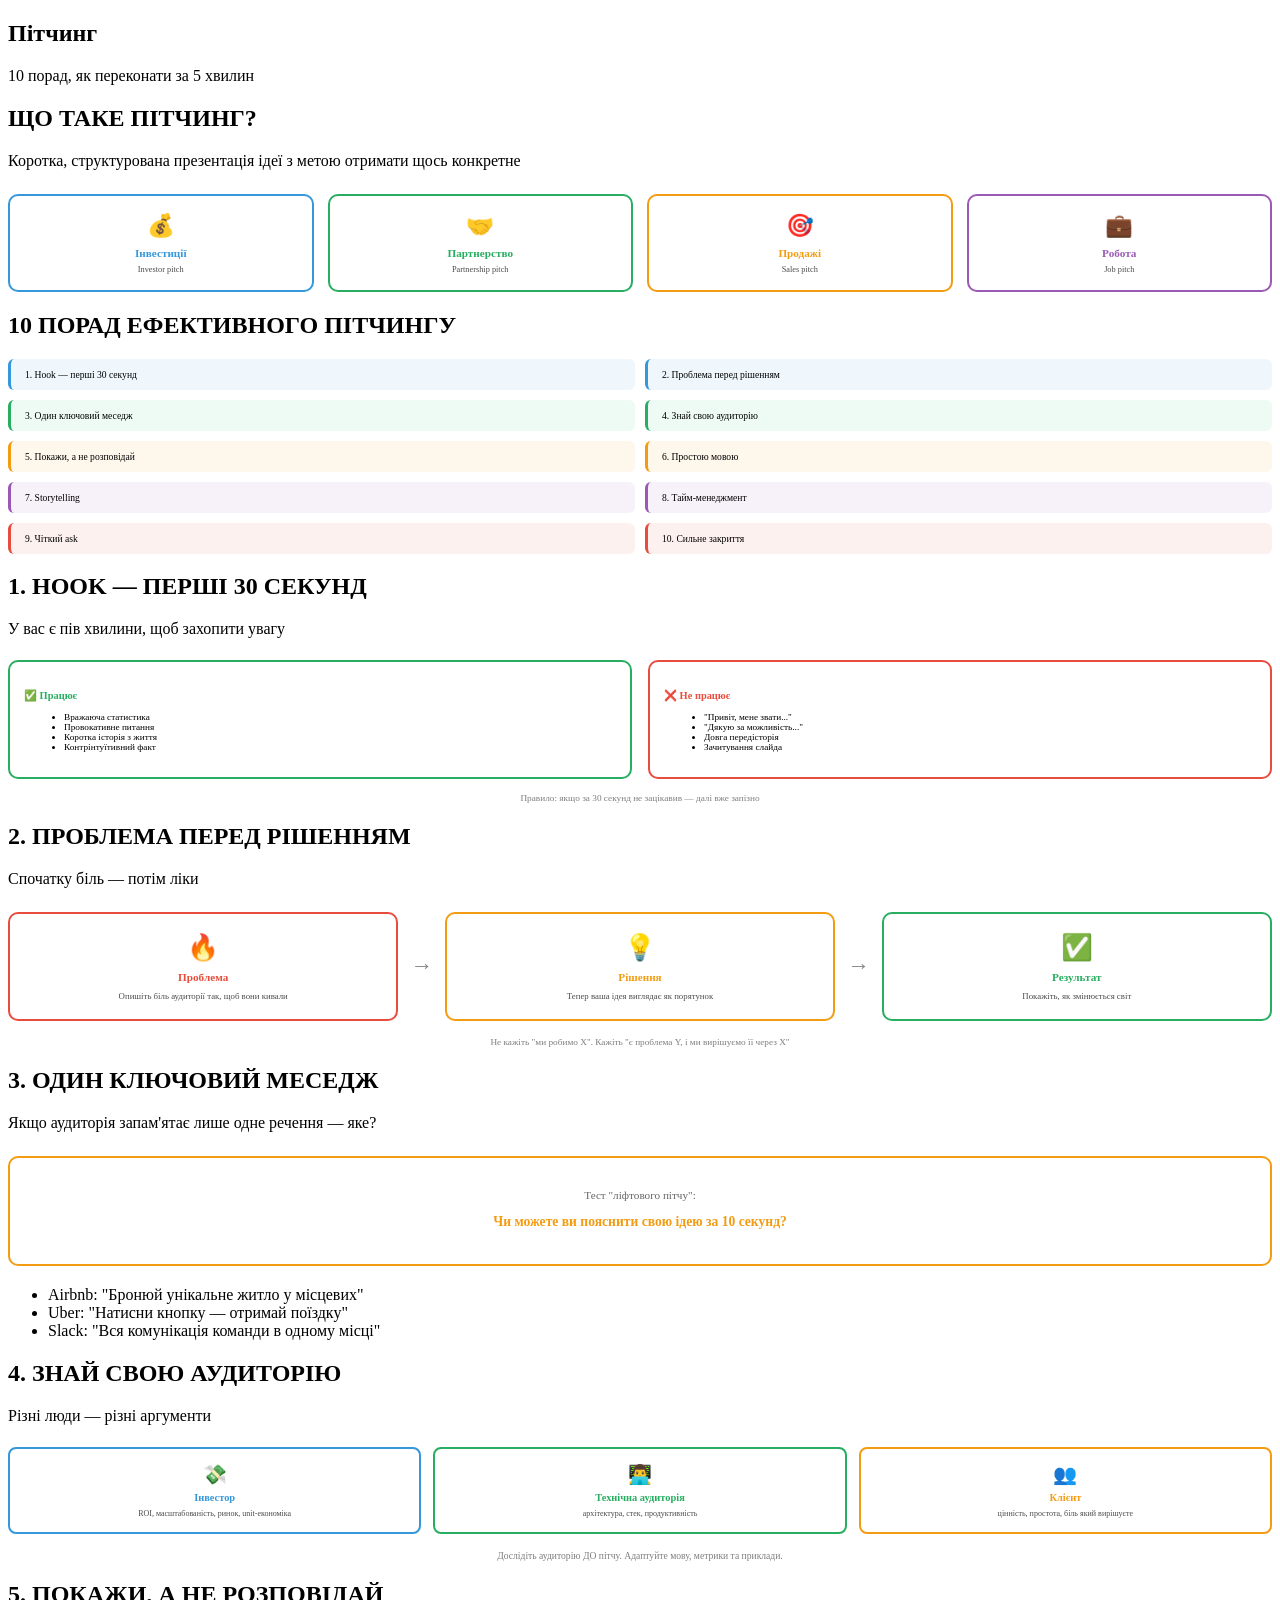
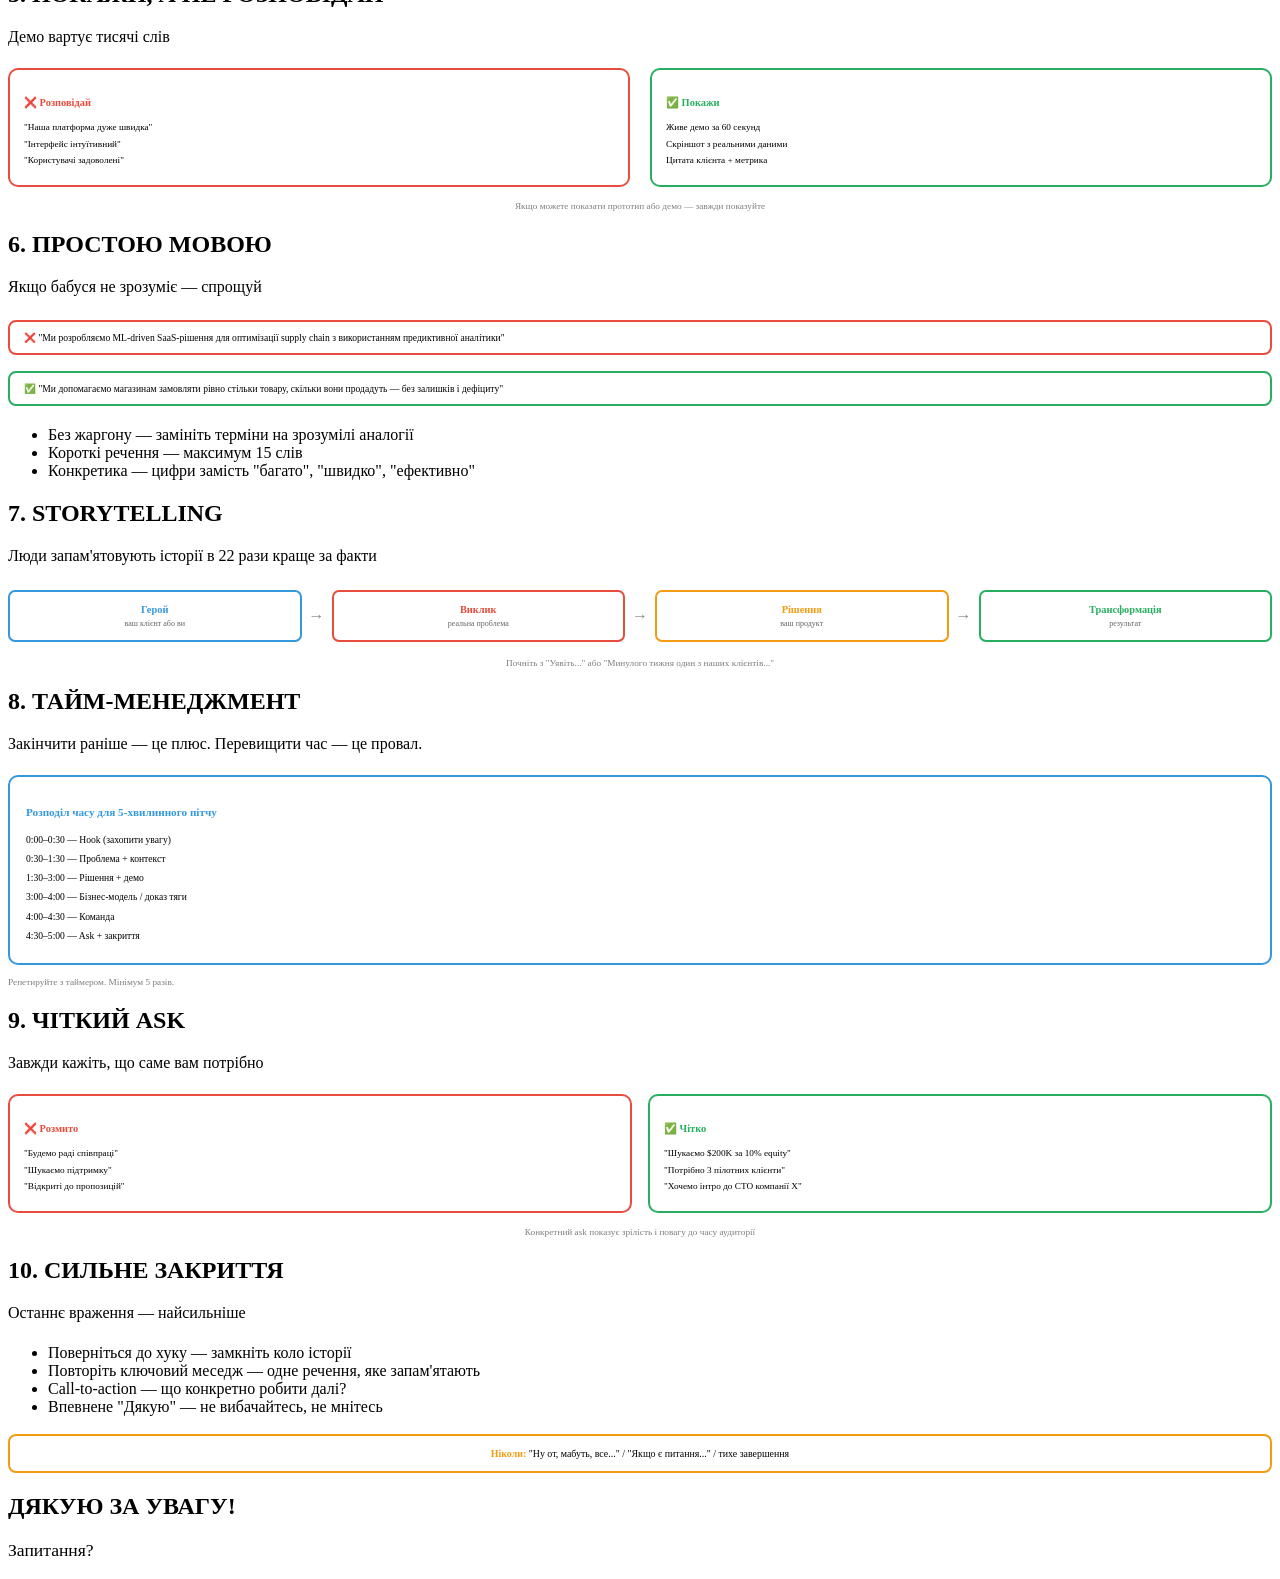
==== commit 145de955: "feat (l7): add pitch lecture" ====
--- a/index.html
+++ b/index.html
@@ -1,70 +1,320 @@
-<!DOCTYPE html>
+<!doctype html>
 <html lang="uk">
+
 <head>
-    <meta charset="UTF-8">
-    <meta name="viewport" content="width=device-width, initial-scale=1.0">
-    <title>Презентації - Стандартизація</title>
-    <style>
-        * { box-sizing: border-box; }
-        body {
-            font-family: -apple-system, BlinkMacSystemFont, 'Segoe UI', Roboto, Oxygen, Ubuntu, sans-serif;
-            max-width: 800px;
-            margin: 0 auto;
-            padding: 2rem;
-            background: linear-gradient(135deg, #1a1a2e 0%, #16213e 100%);
-            min-height: 100vh;
-            color: #eee;
-        }
-        h1 {
-            color: #00d9ff;
-            border-bottom: 2px solid #00d9ff;
-            padding-bottom: 0.5rem;
-        }
-        .branch-list {
-            list-style: none;
-            padding: 0;
-        }
-        .branch-list li {
-            margin: 0.5rem 0;
-        }
-        .branch-list a {
-            display: block;
-            padding: 1rem 1.5rem;
-            background: rgba(255,255,255,0.1);
-            border-radius: 8px;
-            color: #fff;
-            text-decoration: none;
-            transition: all 0.3s ease;
-            border: 1px solid transparent;
-        }
-        .branch-list a:hover {
-            background: rgba(0,217,255,0.2);
-            border-color: #00d9ff;
-            transform: translateX(10px);
-        }
-        .main-badge {
-            background: #00d9ff;
-            color: #1a1a2e;
-            padding: 0.2rem 0.5rem;
-            border-radius: 4px;
-            font-size: 0.8rem;
-            margin-left: 0.5rem;
-        }
-    </style>
+	<meta charset="utf-8">
+	<meta name="viewport" content="width=device-width, initial-scale=1.0, maximum-scale=1.0, user-scalable=no">
+
+	<title>Пітчинг: 10 порад</title>
+
+	<link rel="stylesheet" href="dist/reveal.css">
+	<link rel="stylesheet" href="dist/theme/ztu.css">
+
+	<link rel="stylesheet" href="plugin/highlight/high-contrast.css">
 </head>
+
 <body>
-    <h1>Презентації курсу "Стандартизація"</h1>
-    <ul class="branch-list">
-        <li><a href="./feature-l0-isparta/">feature-l0-isparta</a></li>
-        <li><a href="./feature-l1/">feature-l1</a></li>
-        <li><a href="./feature-l1-Isparta/">feature-l1-Isparta</a></li>
-        <li><a href="./feature-l2/">feature-l2</a></li>
-        <li><a href="./feature-l2-isparta/">feature-l2-isparta</a></li>
-        <li><a href="./feature-l3/">feature-l3</a></li>
-        <li><a href="./feature-l3-isparta/">feature-l3-isparta</a></li>
-        <li><a href="./feature-l4/">feature-l4</a></li>
-        <li><a href="./feature-l5/">feature-l5</a></li>
-        <li><a href="./feeature-l6/">feeature-l6</a></li>
-    </ul>
+	<div class="reveal">
+		<div class="footer-ztu-logo"></div>
+		<div class="slides">
+
+			<!-- ===== 1. ТИТУЛЬНИЙ ===== -->
+			<section>
+				<h1 class="ztu-blue">Пітчинг</h1>
+				<p class="ztu-orange" style="margin-top:18px;">10 порад, як переконати за 5 хвилин</p>
+			</section>
+
+			<!-- ===== 2. ЩО ТАКЕ ПІТЧИНГ ===== -->
+			<section>
+				<h2 class="ztu-blue">ЩО ТАКЕ ПІТЧИНГ?</h2>
+				<p class="ztu-orange" style="font-size:1em;margin-top:6px;">Коротка, структурована презентація ідеї з метою отримати щось конкретне</p>
+				<div style="display:flex;gap:14px;margin-top:24px;align-items:stretch;">
+					<div style="flex:1;border:2px solid #3498db;border-radius:10px;padding:16px 12px;text-align:center;">
+						<div style="font-size:1.4em;margin-bottom:8px;">&#x1F4B0;</div>
+						<div style="color:#3498db;font-weight:bold;font-size:0.7em;">Інвестиції</div>
+						<div style="font-size:0.52em;opacity:0.7;margin-top:6px;">Investor pitch</div>
+					</div>
+					<div style="flex:1;border:2px solid #27ae60;border-radius:10px;padding:16px 12px;text-align:center;">
+						<div style="font-size:1.4em;margin-bottom:8px;">&#x1F91D;</div>
+						<div style="color:#27ae60;font-weight:bold;font-size:0.7em;">Партнерство</div>
+						<div style="font-size:0.52em;opacity:0.7;margin-top:6px;">Partnership pitch</div>
+					</div>
+					<div style="flex:1;border:2px solid #f39c12;border-radius:10px;padding:16px 12px;text-align:center;">
+						<div style="font-size:1.4em;margin-bottom:8px;">&#x1F3AF;</div>
+						<div style="color:#f39c12;font-weight:bold;font-size:0.7em;">Продажі</div>
+						<div style="font-size:0.52em;opacity:0.7;margin-top:6px;">Sales pitch</div>
+					</div>
+					<div style="flex:1;border:2px solid #9b59b6;border-radius:10px;padding:16px 12px;text-align:center;">
+						<div style="font-size:1.4em;margin-bottom:8px;">&#x1F4BC;</div>
+						<div style="color:#9b59b6;font-weight:bold;font-size:0.7em;">Робота</div>
+						<div style="font-size:0.52em;opacity:0.7;margin-top:6px;">Job pitch</div>
+					</div>
+				</div>
+			</section>
+
+			<!-- ===== 3. ОГЛЯД 10 ПОРАД ===== -->
+			<section>
+				<h2 class="ztu-blue">10 ПОРАД ЕФЕКТИВНОГО ПІТЧИНГУ</h2>
+				<div style="display:grid;grid-template-columns:1fr 1fr;gap:10px;margin-top:20px;font-size:0.6em;">
+					<div style="background:rgba(52,152,219,0.08);padding:10px 14px;border-radius:6px;border-left:3px solid #3498db;">1. Hook &mdash; перші 30 секунд</div>
+					<div style="background:rgba(52,152,219,0.08);padding:10px 14px;border-radius:6px;border-left:3px solid #3498db;">2. Проблема перед рішенням</div>
+					<div style="background:rgba(46,204,113,0.08);padding:10px 14px;border-radius:6px;border-left:3px solid #27ae60;">3. Один ключовий меседж</div>
+					<div style="background:rgba(46,204,113,0.08);padding:10px 14px;border-radius:6px;border-left:3px solid #27ae60;">4. Знай свою аудиторію</div>
+					<div style="background:rgba(243,156,18,0.08);padding:10px 14px;border-radius:6px;border-left:3px solid #f39c12;">5. Покажи, а не розповідай</div>
+					<div style="background:rgba(243,156,18,0.08);padding:10px 14px;border-radius:6px;border-left:3px solid #f39c12;">6. Простою мовою</div>
+					<div style="background:rgba(155,89,182,0.08);padding:10px 14px;border-radius:6px;border-left:3px solid #9b59b6;">7. Storytelling</div>
+					<div style="background:rgba(155,89,182,0.08);padding:10px 14px;border-radius:6px;border-left:3px solid #9b59b6;">8. Тайм-менеджмент</div>
+					<div style="background:rgba(231,76,60,0.08);padding:10px 14px;border-radius:6px;border-left:3px solid #e74c3c;">9. Чіткий ask</div>
+					<div style="background:rgba(231,76,60,0.08);padding:10px 14px;border-radius:6px;border-left:3px solid #e74c3c;">10. Сильне закриття</div>
+				</div>
+			</section>
+
+			<!-- ===== 4. HOOK ===== -->
+			<section>
+				<h2 class="ztu-blue">1. HOOK &mdash; ПЕРШІ 30 СЕКУНД</h2>
+				<p class="ztu-orange" style="font-size:1em;margin-top:6px;">У вас є пів хвилини, щоб захопити увагу</p>
+				<div style="display:grid;grid-template-columns:1fr 1fr;gap:16px;margin-top:22px;">
+					<div style="border:2px solid #27ae60;border-radius:10px;padding:16px 14px;">
+						<p style="color:#27ae60;font-weight:bold;font-size:0.65em;margin-bottom:10px;">&#x2705; Працює</p>
+						<ul class="ztu-list" style="font-size:0.58em;">
+							<li>Вражаюча статистика</li>
+							<li>Провокативне питання</li>
+							<li>Коротка історія з життя</li>
+							<li>Контрінтуїтивний факт</li>
+						</ul>
+					</div>
+					<div style="border:2px solid #e74c3c;border-radius:10px;padding:16px 14px;">
+						<p style="color:#e74c3c;font-weight:bold;font-size:0.65em;margin-bottom:10px;">&#x274C; Не працює</p>
+						<ul class="ztu-list" style="font-size:0.58em;">
+							<li>"Привіт, мене звати..."</li>
+							<li>"Дякую за можливість..."</li>
+							<li>Довга передісторія</li>
+							<li>Зачитування слайда</li>
+						</ul>
+					</div>
+				</div>
+				<p style="font-size:0.58em;opacity:0.5;margin-top:14px;text-align:center;">Правило: якщо за 30 секунд не зацікавив &mdash; далі вже запізно</p>
+			</section>
+
+			<!-- ===== 5. ПРОБЛЕМА ПЕРЕД РІШЕННЯМ ===== -->
+			<section>
+				<h2 class="ztu-blue">2. ПРОБЛЕМА ПЕРЕД РІШЕННЯМ</h2>
+				<p class="ztu-orange" style="font-size:1em;margin-top:6px;">Спочатку біль &mdash; потім ліки</p>
+				<div style="display:flex;gap:12px;margin-top:24px;align-items:stretch;">
+					<div style="flex:1;border:2px solid #e74c3c;border-radius:10px;padding:18px 14px;text-align:center;">
+						<div style="font-size:1.6em;margin-bottom:8px;">&#x1F525;</div>
+						<div style="color:#e74c3c;font-weight:bold;font-size:0.7em;">Проблема</div>
+						<div style="font-size:0.55em;opacity:0.7;margin-top:8px;">Опишіть біль аудиторії так, щоб вони кивали</div>
+					</div>
+					<div style="align-self:center;font-size:1.4em;color:#888;">&#x2192;</div>
+					<div style="flex:1;border:2px solid #f39c12;border-radius:10px;padding:18px 14px;text-align:center;">
+						<div style="font-size:1.6em;margin-bottom:8px;">&#x1F4A1;</div>
+						<div style="color:#f39c12;font-weight:bold;font-size:0.7em;">Рішення</div>
+						<div style="font-size:0.55em;opacity:0.7;margin-top:8px;">Тепер ваша ідея виглядає як порятунок</div>
+					</div>
+					<div style="align-self:center;font-size:1.4em;color:#888;">&#x2192;</div>
+					<div style="flex:1;border:2px solid #27ae60;border-radius:10px;padding:18px 14px;text-align:center;">
+						<div style="font-size:1.6em;margin-bottom:8px;">&#x2705;</div>
+						<div style="color:#27ae60;font-weight:bold;font-size:0.7em;">Результат</div>
+						<div style="font-size:0.55em;opacity:0.7;margin-top:8px;">Покажіть, як змінюється світ</div>
+					</div>
+				</div>
+				<p style="font-size:0.58em;opacity:0.5;margin-top:16px;text-align:center;">Не кажіть "ми робимо X". Кажіть "є проблема Y, і ми вирішуємо її через X"</p>
+			</section>
+
+			<!-- ===== 6. ОДИН КЛЮЧОВИЙ МЕСЕДЖ ===== -->
+			<section>
+				<h2 class="ztu-blue">3. ОДИН КЛЮЧОВИЙ МЕСЕДЖ</h2>
+				<p class="ztu-orange" style="font-size:1em;margin-top:6px;">Якщо аудиторія запам'ятає лише одне речення &mdash; яке?</p>
+				<div style="border:2px solid #f39c12;border-radius:10px;padding:20px 18px;margin-top:24px;text-align:center;">
+					<p style="font-size:0.7em;opacity:0.6;margin-bottom:12px;">Тест "ліфтового пітчу":</p>
+					<p style="font-size:0.85em;font-weight:bold;color:#f39c12;">Чи можете ви пояснити свою ідею за 10 секунд?</p>
+				</div>
+				<ul class="ztu-list" style="margin-top:20px;">
+					<li><span class="ztu-orange">Airbnb:</span> "Бронюй унікальне житло у місцевих"</li>
+					<li><span class="ztu-orange">Uber:</span> "Натисни кнопку &mdash; отримай поїздку"</li>
+					<li><span class="ztu-orange">Slack:</span> "Вся комунікація команди в одному місці"</li>
+				</ul>
+			</section>
+
+			<!-- ===== 7. ЗНАЙ СВОЮ АУДИТОРІЮ ===== -->
+			<section>
+				<h2 class="ztu-blue">4. ЗНАЙ СВОЮ АУДИТОРІЮ</h2>
+				<p class="ztu-orange" style="font-size:1em;margin-top:6px;">Різні люди &mdash; різні аргументи</p>
+				<div style="display:grid;grid-template-columns:1fr 1fr 1fr;gap:12px;margin-top:22px;">
+					<div style="border:2px solid #3498db;border-radius:8px;padding:14px 10px;text-align:center;">
+						<div style="font-size:1.2em;margin-bottom:6px;">&#x1F4B8;</div>
+						<div style="color:#3498db;font-weight:bold;font-size:0.65em;">Інвестор</div>
+						<div style="font-size:0.5em;opacity:0.7;margin-top:6px;">ROI, масштабованість, ринок, unit-економіка</div>
+					</div>
+					<div style="border:2px solid #27ae60;border-radius:8px;padding:14px 10px;text-align:center;">
+						<div style="font-size:1.2em;margin-bottom:6px;">&#x1F468;&#x200D;&#x1F4BB;</div>
+						<div style="color:#27ae60;font-weight:bold;font-size:0.65em;">Технічна аудиторія</div>
+						<div style="font-size:0.5em;opacity:0.7;margin-top:6px;">архітектура, стек, продуктивність</div>
+					</div>
+					<div style="border:2px solid #f39c12;border-radius:8px;padding:14px 10px;text-align:center;">
+						<div style="font-size:1.2em;margin-bottom:6px;">&#x1F465;</div>
+						<div style="color:#f39c12;font-weight:bold;font-size:0.65em;">Клієнт</div>
+						<div style="font-size:0.5em;opacity:0.7;margin-top:6px;">цінність, простота, біль який вирішуєте</div>
+					</div>
+				</div>
+				<p style="font-size:0.6em;opacity:0.5;margin-top:16px;text-align:center;">Дослідіть аудиторію ДО пітчу. Адаптуйте мову, метрики та приклади.</p>
+			</section>
+
+			<!-- ===== 8. ПОКАЖИ А НЕ РОЗПОВІДАЙ ===== -->
+			<section>
+				<h2 class="ztu-blue">5. ПОКАЖИ, А НЕ РОЗПОВІДАЙ</h2>
+				<p class="ztu-orange" style="font-size:1em;margin-top:6px;">Демо вартує тисячі слів</p>
+				<div style="display:grid;grid-template-columns:1fr 1fr;gap:20px;margin-top:22px;">
+					<div style="border:2px solid #e74c3c;border-radius:10px;padding:16px 14px;">
+						<p style="color:#e74c3c;font-weight:bold;font-size:0.65em;margin-bottom:10px;">&#x274C; Розповідай</p>
+						<div style="font-size:0.58em;line-height:1.8;">
+							<div>"Наша платформа дуже швидка"</div>
+							<div>"Інтерфейс інтуїтивний"</div>
+							<div>"Користувачі задоволені"</div>
+						</div>
+					</div>
+					<div style="border:2px solid #27ae60;border-radius:10px;padding:16px 14px;">
+						<p style="color:#27ae60;font-weight:bold;font-size:0.65em;margin-bottom:10px;">&#x2705; Покажи</p>
+						<div style="font-size:0.58em;line-height:1.8;">
+							<div>Живе демо за 60 секунд</div>
+							<div>Скріншот з реальними даними</div>
+							<div>Цитата клієнта + метрика</div>
+						</div>
+					</div>
+				</div>
+				<p style="font-size:0.58em;opacity:0.5;margin-top:14px;text-align:center;">Якщо можете показати прототип або демо &mdash; завжди показуйте</p>
+			</section>
+
+			<!-- ===== 9. ПРОСТОЮ МОВОЮ ===== -->
+			<section>
+				<h2 class="ztu-blue">6. ПРОСТОЮ МОВОЮ</h2>
+				<p class="ztu-orange" style="font-size:1em;margin-top:6px;">Якщо бабуся не зрозуміє &mdash; спрощуй</p>
+				<div style="margin-top:24px;">
+					<div style="display:flex;align-items:center;gap:14px;margin-bottom:16px;">
+						<div style="border:2px solid #e74c3c;border-radius:8px;padding:10px 14px;flex:1;font-size:0.6em;">
+							<span style="color:#e74c3c;font-weight:bold;">&#x274C;</span> "Ми розробляємо ML-driven SaaS-рішення для оптимізації supply chain з використанням предиктивної аналітики"
+						</div>
+					</div>
+					<div style="display:flex;align-items:center;gap:14px;">
+						<div style="border:2px solid #27ae60;border-radius:8px;padding:10px 14px;flex:1;font-size:0.6em;">
+							<span style="color:#27ae60;font-weight:bold;">&#x2705;</span> "Ми допомагаємо магазинам замовляти рівно стільки товару, скільки вони продадуть &mdash; без залишків і дефіциту"
+						</div>
+					</div>
+				</div>
+				<ul class="ztu-list" style="margin-top:20px;">
+					<li><span class="ztu-orange">Без жаргону</span> &mdash; замініть терміни на зрозумілі аналогії</li>
+					<li><span class="ztu-orange">Короткі речення</span> &mdash; максимум 15 слів</li>
+					<li><span class="ztu-orange">Конкретика</span> &mdash; цифри замість "багато", "швидко", "ефективно"</li>
+				</ul>
+			</section>
+
+			<!-- ===== 10. STORYTELLING ===== -->
+			<section>
+				<h2 class="ztu-blue">7. STORYTELLING</h2>
+				<p class="ztu-orange" style="font-size:1em;margin-top:6px;">Люди запам'ятовують історії в 22 рази краще за факти</p>
+				<div style="display:flex;align-items:stretch;gap:4px;margin-top:25px;">
+					<div style="flex:1;border:2px solid #3498db;border-radius:7px;padding:12px 8px;text-align:center;">
+						<div style="color:#3498db;font-weight:bold;font-size:0.65em;">Герой</div>
+						<div style="font-size:0.5em;opacity:0.6;margin-top:4px;">ваш клієнт або ви</div>
+					</div>
+					<div style="align-self:center;color:#888;padding:0 3px;">&#x2192;</div>
+					<div style="flex:1;border:2px solid #e74c3c;border-radius:7px;padding:12px 8px;text-align:center;">
+						<div style="color:#e74c3c;font-weight:bold;font-size:0.65em;">Виклик</div>
+						<div style="font-size:0.5em;opacity:0.6;margin-top:4px;">реальна проблема</div>
+					</div>
+					<div style="align-self:center;color:#888;padding:0 3px;">&#x2192;</div>
+					<div style="flex:1;border:2px solid #f39c12;border-radius:7px;padding:12px 8px;text-align:center;">
+						<div style="color:#f39c12;font-weight:bold;font-size:0.65em;">Рішення</div>
+						<div style="font-size:0.5em;opacity:0.6;margin-top:4px;">ваш продукт</div>
+					</div>
+					<div style="align-self:center;color:#888;padding:0 3px;">&#x2192;</div>
+					<div style="flex:1;border:2px solid #27ae60;border-radius:7px;padding:12px 8px;text-align:center;">
+						<div style="color:#27ae60;font-weight:bold;font-size:0.65em;">Трансформація</div>
+						<div style="font-size:0.5em;opacity:0.6;margin-top:4px;">результат</div>
+					</div>
+				</div>
+				<p style="font-size:0.58em;opacity:0.5;margin-top:16px;text-align:center;">Почніть з "Уявіть..." або "Минулого тижня один з наших клієнтів..."</p>
+			</section>
+
+			<!-- ===== 11. ТАЙМ-МЕНЕДЖМЕНТ ===== -->
+			<section>
+				<h2 class="ztu-blue">8. ТАЙМ-МЕНЕДЖМЕНТ</h2>
+				<p class="ztu-orange" style="font-size:1em;margin-top:6px;">Закінчити раніше &mdash; це плюс. Перевищити час &mdash; це провал.</p>
+				<div style="border:2px solid #3498db;border-radius:10px;padding:18px 16px;margin-top:22px;">
+					<p style="color:#3498db;font-weight:bold;font-size:0.7em;margin-bottom:12px;">Розподіл часу для 5-хвилинного пітчу</p>
+					<div style="font-size:0.6em;line-height:2;">
+						<div><span class="ztu-orange">0:00&ndash;0:30</span> &mdash; Hook (захопити увагу)</div>
+						<div><span class="ztu-orange">0:30&ndash;1:30</span> &mdash; Проблема + контекст</div>
+						<div><span class="ztu-orange">1:30&ndash;3:00</span> &mdash; Рішення + демо</div>
+						<div><span class="ztu-orange">3:00&ndash;4:00</span> &mdash; Бізнес-модель / доказ тяги</div>
+						<div><span class="ztu-orange">4:00&ndash;4:30</span> &mdash; Команда</div>
+						<div><span class="ztu-orange">4:30&ndash;5:00</span> &mdash; Ask + закриття</div>
+					</div>
+				</div>
+				<p style="font-size:0.58em;opacity:0.5;margin-top:12px;">Репетируйте з таймером. Мінімум 5 разів.</p>
+			</section>
+
+			<!-- ===== 12. ЧІТКИЙ ASK ===== -->
+			<section>
+				<h2 class="ztu-blue">9. ЧІТКИЙ ASK</h2>
+				<p class="ztu-orange" style="font-size:1em;margin-top:6px;">Завжди кажіть, що саме вам потрібно</p>
+				<div style="display:grid;grid-template-columns:1fr 1fr;gap:16px;margin-top:22px;">
+					<div style="border:2px solid #e74c3c;border-radius:10px;padding:16px 14px;">
+						<p style="color:#e74c3c;font-weight:bold;font-size:0.65em;margin-bottom:10px;">&#x274C; Розмито</p>
+						<div style="font-size:0.58em;line-height:1.8;">
+							<div>"Будемо раді співпраці"</div>
+							<div>"Шукаємо підтримку"</div>
+							<div>"Відкриті до пропозицій"</div>
+						</div>
+					</div>
+					<div style="border:2px solid #27ae60;border-radius:10px;padding:16px 14px;">
+						<p style="color:#27ae60;font-weight:bold;font-size:0.65em;margin-bottom:10px;">&#x2705; Чітко</p>
+						<div style="font-size:0.58em;line-height:1.8;">
+							<div>"Шукаємо $200K за 10% equity"</div>
+							<div>"Потрібно 3 пілотних клієнти"</div>
+							<div>"Хочемо інтро до CTO компанії X"</div>
+						</div>
+					</div>
+				</div>
+				<p style="font-size:0.58em;opacity:0.5;margin-top:14px;text-align:center;">Конкретний ask показує зрілість і повагу до часу аудиторії</p>
+			</section>
+
+			<!-- ===== 13. СИЛЬНЕ ЗАКРИТТЯ ===== -->
+			<section>
+				<h2 class="ztu-blue">10. СИЛЬНЕ ЗАКРИТТЯ</h2>
+				<p class="ztu-orange" style="font-size:1em;margin-top:6px;">Останнє враження &mdash; найсильніше</p>
+				<ul class="ztu-list" style="margin-top:22px;">
+					<li><span class="ztu-orange">Поверніться до хуку</span> &mdash; замкніть коло історії</li>
+					<li><span class="ztu-orange">Повторіть ключовий меседж</span> &mdash; одне речення, яке запам'ятають</li>
+					<li><span class="ztu-orange">Call-to-action</span> &mdash; що конкретно робити далі?</li>
+					<li><span class="ztu-orange">Впевнене "Дякую"</span> &mdash; не вибачайтесь, не мнітесь</li>
+				</ul>
+				<div style="border:2px solid #f39c12;border-radius:8px;padding:12px 16px;margin-top:18px;text-align:center;font-size:0.62em;">
+					<span style="color:#f39c12;font-weight:bold;">Ніколи:</span> "Ну от, мабуть, все..." / "Якщо є питання..." / тихе завершення
+				</div>
+			</section>
+
+			<!-- ===== 14. ДЯКУЮ ===== -->
+			<section>
+				<h1 class="ztu-blue">ДЯКУЮ ЗА УВАГУ!</h1>
+				<p class="ztu-orange" style="margin-top:20px;font-size:1.1em;">Запитання?</p>
+			</section>
+
+		</div>
+	</div>
+
+	<script src="dist/reveal.js"></script>
+	<script src="plugin/notes/notes.js"></script>
+	<script src="plugin/markdown/markdown.js"></script>
+	<script src="plugin/highlight/highlight.js"></script>
+	<script>
+		Reveal.initialize({
+			hash: true,
+			progress: true,
+			plugins: [RevealMarkdown, RevealHighlight, RevealNotes]
+		});
+	</script>
 </body>
-</html>
+
+</html>
--- a/plugin/highlight/high-contrast.css
+++ b/plugin/highlight/high-contrast.css
@@ -0,0 +1,85 @@
+/*
+High Contrast theme - Black background with white text for maximum readability
+Based on Monokai theme
+*/
+
+.reveal .hljs {
+  display: block;
+  overflow-x: auto;
+  padding: 0.5em;
+  background: #000000;
+  color: #ffffff;
+}
+
+.hljs-tag,
+.hljs-keyword,
+.hljs-selector-tag,
+.hljs-literal,
+.hljs-strong,
+.hljs-name {
+  color: #ff6b9d;
+}
+
+.hljs-code {
+  color: #66d9ef;
+}
+
+.hljs-class .hljs-title {
+  color: #ffffff;
+  font-weight: bold;
+}
+
+.hljs-attribute,
+.hljs-symbol,
+.hljs-regexp,
+.hljs-link {
+  color: #c792ea;
+}
+
+.hljs-string,
+.hljs-bullet,
+.hljs-subst,
+.hljs-title,
+.hljs-section,
+.hljs-emphasis,
+.hljs-type,
+.hljs-built_in,
+.hljs-builtin-name,
+.hljs-selector-attr,
+.hljs-selector-pseudo,
+.hljs-addition,
+.hljs-variable,
+.hljs-template-tag,
+.hljs-template-variable {
+  color: #a6e22e;
+}
+
+.hljs-comment,
+.hljs-quote,
+.hljs-deletion,
+.hljs-meta {
+  color: #888888;
+}
+
+.hljs-keyword,
+.hljs-selector-tag,
+.hljs-literal,
+.hljs-doctag,
+.hljs-title,
+.hljs-section,
+.hljs-type,
+.hljs-selector-id {
+  font-weight: bold;
+}
+
+.hljs-number {
+  color: #f78c6c;
+}
+
+.hljs-function {
+  color: #82aaff;
+}
+
+.hljs-params {
+  color: #ffffff;
+}
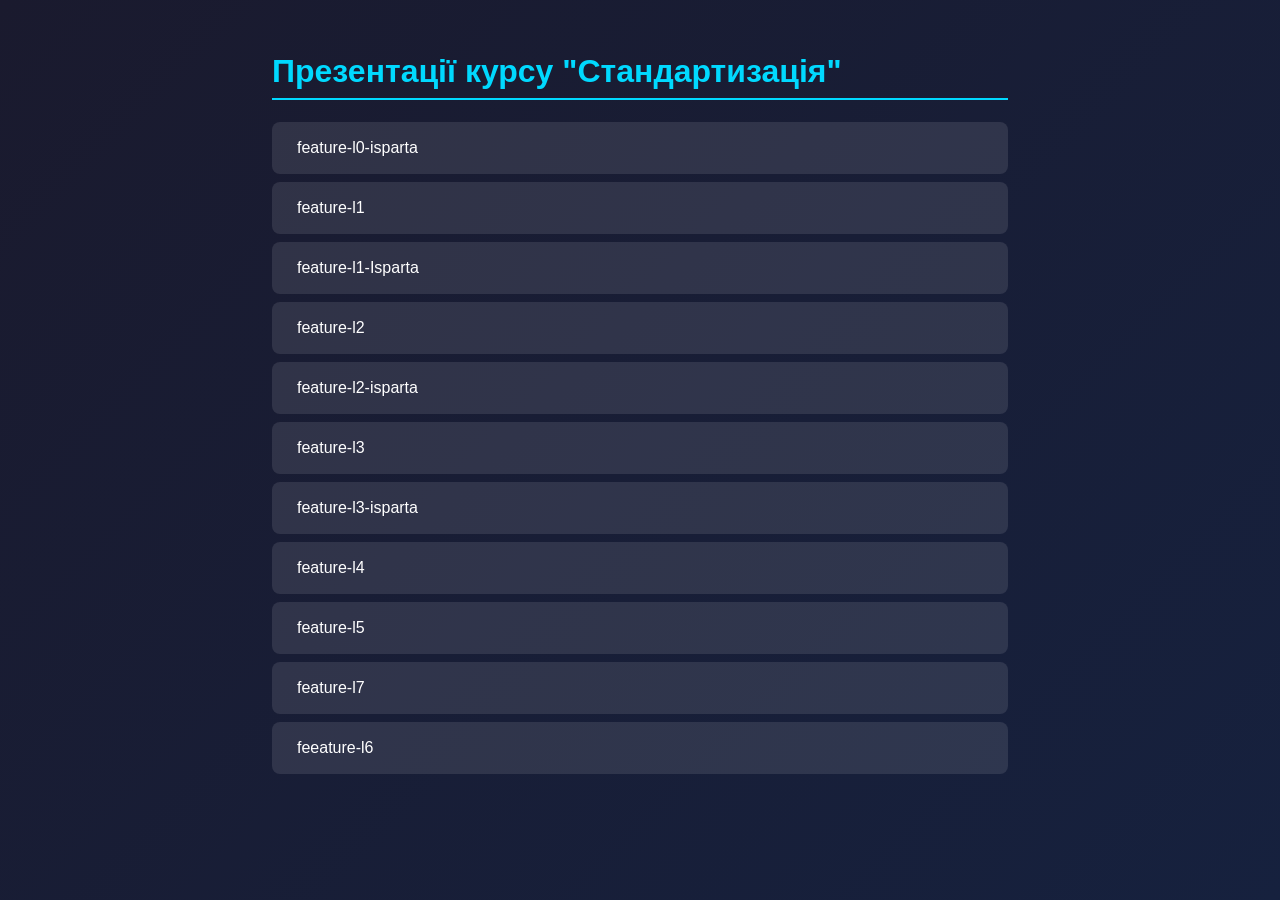
==== commit 282c23e3: "Update index.html" ====
--- a/index.html
+++ b/index.html
@@ -1,320 +1,71 @@
-<!doctype html>
+<!DOCTYPE html>
 <html lang="uk">
-
 <head>
-	<meta charset="utf-8">
-	<meta name="viewport" content="width=device-width, initial-scale=1.0, maximum-scale=1.0, user-scalable=no">
-
-	<title>Пітчинг: 10 порад</title>
-
-	<link rel="stylesheet" href="dist/reveal.css">
-	<link rel="stylesheet" href="dist/theme/ztu.css">
-
-	<link rel="stylesheet" href="plugin/highlight/high-contrast.css">
+    <meta charset="UTF-8">
+    <meta name="viewport" content="width=device-width, initial-scale=1.0">
+    <title>Презентації - Стандартизація</title>
+    <style>
+        * { box-sizing: border-box; }
+        body {
+            font-family: -apple-system, BlinkMacSystemFont, 'Segoe UI', Roboto, Oxygen, Ubuntu, sans-serif;
+            max-width: 800px;
+            margin: 0 auto;
+            padding: 2rem;
+            background: linear-gradient(135deg, #1a1a2e 0%, #16213e 100%);
+            min-height: 100vh;
+            color: #eee;
+        }
+        h1 {
+            color: #00d9ff;
+            border-bottom: 2px solid #00d9ff;
+            padding-bottom: 0.5rem;
+        }
+        .branch-list {
+            list-style: none;
+            padding: 0;
+        }
+        .branch-list li {
+            margin: 0.5rem 0;
+        }
+        .branch-list a {
+            display: block;
+            padding: 1rem 1.5rem;
+            background: rgba(255,255,255,0.1);
+            border-radius: 8px;
+            color: #fff;
+            text-decoration: none;
+            transition: all 0.3s ease;
+            border: 1px solid transparent;
+        }
+        .branch-list a:hover {
+            background: rgba(0,217,255,0.2);
+            border-color: #00d9ff;
+            transform: translateX(10px);
+        }
+        .main-badge {
+            background: #00d9ff;
+            color: #1a1a2e;
+            padding: 0.2rem 0.5rem;
+            border-radius: 4px;
+            font-size: 0.8rem;
+            margin-left: 0.5rem;
+        }
+    </style>
 </head>
-
 <body>
-	<div class="reveal">
-		<div class="footer-ztu-logo"></div>
-		<div class="slides">
-
-			<!-- ===== 1. ТИТУЛЬНИЙ ===== -->
-			<section>
-				<h1 class="ztu-blue">Пітчинг</h1>
-				<p class="ztu-orange" style="margin-top:18px;">10 порад, як переконати за 5 хвилин</p>
-			</section>
-
-			<!-- ===== 2. ЩО ТАКЕ ПІТЧИНГ ===== -->
-			<section>
-				<h2 class="ztu-blue">ЩО ТАКЕ ПІТЧИНГ?</h2>
-				<p class="ztu-orange" style="font-size:1em;margin-top:6px;">Коротка, структурована презентація ідеї з метою отримати щось конкретне</p>
-				<div style="display:flex;gap:14px;margin-top:24px;align-items:stretch;">
-					<div style="flex:1;border:2px solid #3498db;border-radius:10px;padding:16px 12px;text-align:center;">
-						<div style="font-size:1.4em;margin-bottom:8px;">&#x1F4B0;</div>
-						<div style="color:#3498db;font-weight:bold;font-size:0.7em;">Інвестиції</div>
-						<div style="font-size:0.52em;opacity:0.7;margin-top:6px;">Investor pitch</div>
-					</div>
-					<div style="flex:1;border:2px solid #27ae60;border-radius:10px;padding:16px 12px;text-align:center;">
-						<div style="font-size:1.4em;margin-bottom:8px;">&#x1F91D;</div>
-						<div style="color:#27ae60;font-weight:bold;font-size:0.7em;">Партнерство</div>
-						<div style="font-size:0.52em;opacity:0.7;margin-top:6px;">Partnership pitch</div>
-					</div>
-					<div style="flex:1;border:2px solid #f39c12;border-radius:10px;padding:16px 12px;text-align:center;">
-						<div style="font-size:1.4em;margin-bottom:8px;">&#x1F3AF;</div>
-						<div style="color:#f39c12;font-weight:bold;font-size:0.7em;">Продажі</div>
-						<div style="font-size:0.52em;opacity:0.7;margin-top:6px;">Sales pitch</div>
-					</div>
-					<div style="flex:1;border:2px solid #9b59b6;border-radius:10px;padding:16px 12px;text-align:center;">
-						<div style="font-size:1.4em;margin-bottom:8px;">&#x1F4BC;</div>
-						<div style="color:#9b59b6;font-weight:bold;font-size:0.7em;">Робота</div>
-						<div style="font-size:0.52em;opacity:0.7;margin-top:6px;">Job pitch</div>
-					</div>
-				</div>
-			</section>
-
-			<!-- ===== 3. ОГЛЯД 10 ПОРАД ===== -->
-			<section>
-				<h2 class="ztu-blue">10 ПОРАД ЕФЕКТИВНОГО ПІТЧИНГУ</h2>
-				<div style="display:grid;grid-template-columns:1fr 1fr;gap:10px;margin-top:20px;font-size:0.6em;">
-					<div style="background:rgba(52,152,219,0.08);padding:10px 14px;border-radius:6px;border-left:3px solid #3498db;">1. Hook &mdash; перші 30 секунд</div>
-					<div style="background:rgba(52,152,219,0.08);padding:10px 14px;border-radius:6px;border-left:3px solid #3498db;">2. Проблема перед рішенням</div>
-					<div style="background:rgba(46,204,113,0.08);padding:10px 14px;border-radius:6px;border-left:3px solid #27ae60;">3. Один ключовий меседж</div>
-					<div style="background:rgba(46,204,113,0.08);padding:10px 14px;border-radius:6px;border-left:3px solid #27ae60;">4. Знай свою аудиторію</div>
-					<div style="background:rgba(243,156,18,0.08);padding:10px 14px;border-radius:6px;border-left:3px solid #f39c12;">5. Покажи, а не розповідай</div>
-					<div style="background:rgba(243,156,18,0.08);padding:10px 14px;border-radius:6px;border-left:3px solid #f39c12;">6. Простою мовою</div>
-					<div style="background:rgba(155,89,182,0.08);padding:10px 14px;border-radius:6px;border-left:3px solid #9b59b6;">7. Storytelling</div>
-					<div style="background:rgba(155,89,182,0.08);padding:10px 14px;border-radius:6px;border-left:3px solid #9b59b6;">8. Тайм-менеджмент</div>
-					<div style="background:rgba(231,76,60,0.08);padding:10px 14px;border-radius:6px;border-left:3px solid #e74c3c;">9. Чіткий ask</div>
-					<div style="background:rgba(231,76,60,0.08);padding:10px 14px;border-radius:6px;border-left:3px solid #e74c3c;">10. Сильне закриття</div>
-				</div>
-			</section>
-
-			<!-- ===== 4. HOOK ===== -->
-			<section>
-				<h2 class="ztu-blue">1. HOOK &mdash; ПЕРШІ 30 СЕКУНД</h2>
-				<p class="ztu-orange" style="font-size:1em;margin-top:6px;">У вас є пів хвилини, щоб захопити увагу</p>
-				<div style="display:grid;grid-template-columns:1fr 1fr;gap:16px;margin-top:22px;">
-					<div style="border:2px solid #27ae60;border-radius:10px;padding:16px 14px;">
-						<p style="color:#27ae60;font-weight:bold;font-size:0.65em;margin-bottom:10px;">&#x2705; Працює</p>
-						<ul class="ztu-list" style="font-size:0.58em;">
-							<li>Вражаюча статистика</li>
-							<li>Провокативне питання</li>
-							<li>Коротка історія з життя</li>
-							<li>Контрінтуїтивний факт</li>
-						</ul>
-					</div>
-					<div style="border:2px solid #e74c3c;border-radius:10px;padding:16px 14px;">
-						<p style="color:#e74c3c;font-weight:bold;font-size:0.65em;margin-bottom:10px;">&#x274C; Не працює</p>
-						<ul class="ztu-list" style="font-size:0.58em;">
-							<li>"Привіт, мене звати..."</li>
-							<li>"Дякую за можливість..."</li>
-							<li>Довга передісторія</li>
-							<li>Зачитування слайда</li>
-						</ul>
-					</div>
-				</div>
-				<p style="font-size:0.58em;opacity:0.5;margin-top:14px;text-align:center;">Правило: якщо за 30 секунд не зацікавив &mdash; далі вже запізно</p>
-			</section>
-
-			<!-- ===== 5. ПРОБЛЕМА ПЕРЕД РІШЕННЯМ ===== -->
-			<section>
-				<h2 class="ztu-blue">2. ПРОБЛЕМА ПЕРЕД РІШЕННЯМ</h2>
-				<p class="ztu-orange" style="font-size:1em;margin-top:6px;">Спочатку біль &mdash; потім ліки</p>
-				<div style="display:flex;gap:12px;margin-top:24px;align-items:stretch;">
-					<div style="flex:1;border:2px solid #e74c3c;border-radius:10px;padding:18px 14px;text-align:center;">
-						<div style="font-size:1.6em;margin-bottom:8px;">&#x1F525;</div>
-						<div style="color:#e74c3c;font-weight:bold;font-size:0.7em;">Проблема</div>
-						<div style="font-size:0.55em;opacity:0.7;margin-top:8px;">Опишіть біль аудиторії так, щоб вони кивали</div>
-					</div>
-					<div style="align-self:center;font-size:1.4em;color:#888;">&#x2192;</div>
-					<div style="flex:1;border:2px solid #f39c12;border-radius:10px;padding:18px 14px;text-align:center;">
-						<div style="font-size:1.6em;margin-bottom:8px;">&#x1F4A1;</div>
-						<div style="color:#f39c12;font-weight:bold;font-size:0.7em;">Рішення</div>
-						<div style="font-size:0.55em;opacity:0.7;margin-top:8px;">Тепер ваша ідея виглядає як порятунок</div>
-					</div>
-					<div style="align-self:center;font-size:1.4em;color:#888;">&#x2192;</div>
-					<div style="flex:1;border:2px solid #27ae60;border-radius:10px;padding:18px 14px;text-align:center;">
-						<div style="font-size:1.6em;margin-bottom:8px;">&#x2705;</div>
-						<div style="color:#27ae60;font-weight:bold;font-size:0.7em;">Результат</div>
-						<div style="font-size:0.55em;opacity:0.7;margin-top:8px;">Покажіть, як змінюється світ</div>
-					</div>
-				</div>
-				<p style="font-size:0.58em;opacity:0.5;margin-top:16px;text-align:center;">Не кажіть "ми робимо X". Кажіть "є проблема Y, і ми вирішуємо її через X"</p>
-			</section>
-
-			<!-- ===== 6. ОДИН КЛЮЧОВИЙ МЕСЕДЖ ===== -->
-			<section>
-				<h2 class="ztu-blue">3. ОДИН КЛЮЧОВИЙ МЕСЕДЖ</h2>
-				<p class="ztu-orange" style="font-size:1em;margin-top:6px;">Якщо аудиторія запам'ятає лише одне речення &mdash; яке?</p>
-				<div style="border:2px solid #f39c12;border-radius:10px;padding:20px 18px;margin-top:24px;text-align:center;">
-					<p style="font-size:0.7em;opacity:0.6;margin-bottom:12px;">Тест "ліфтового пітчу":</p>
-					<p style="font-size:0.85em;font-weight:bold;color:#f39c12;">Чи можете ви пояснити свою ідею за 10 секунд?</p>
-				</div>
-				<ul class="ztu-list" style="margin-top:20px;">
-					<li><span class="ztu-orange">Airbnb:</span> "Бронюй унікальне житло у місцевих"</li>
-					<li><span class="ztu-orange">Uber:</span> "Натисни кнопку &mdash; отримай поїздку"</li>
-					<li><span class="ztu-orange">Slack:</span> "Вся комунікація команди в одному місці"</li>
-				</ul>
-			</section>
-
-			<!-- ===== 7. ЗНАЙ СВОЮ АУДИТОРІЮ ===== -->
-			<section>
-				<h2 class="ztu-blue">4. ЗНАЙ СВОЮ АУДИТОРІЮ</h2>
-				<p class="ztu-orange" style="font-size:1em;margin-top:6px;">Різні люди &mdash; різні аргументи</p>
-				<div style="display:grid;grid-template-columns:1fr 1fr 1fr;gap:12px;margin-top:22px;">
-					<div style="border:2px solid #3498db;border-radius:8px;padding:14px 10px;text-align:center;">
-						<div style="font-size:1.2em;margin-bottom:6px;">&#x1F4B8;</div>
-						<div style="color:#3498db;font-weight:bold;font-size:0.65em;">Інвестор</div>
-						<div style="font-size:0.5em;opacity:0.7;margin-top:6px;">ROI, масштабованість, ринок, unit-економіка</div>
-					</div>
-					<div style="border:2px solid #27ae60;border-radius:8px;padding:14px 10px;text-align:center;">
-						<div style="font-size:1.2em;margin-bottom:6px;">&#x1F468;&#x200D;&#x1F4BB;</div>
-						<div style="color:#27ae60;font-weight:bold;font-size:0.65em;">Технічна аудиторія</div>
-						<div style="font-size:0.5em;opacity:0.7;margin-top:6px;">архітектура, стек, продуктивність</div>
-					</div>
-					<div style="border:2px solid #f39c12;border-radius:8px;padding:14px 10px;text-align:center;">
-						<div style="font-size:1.2em;margin-bottom:6px;">&#x1F465;</div>
-						<div style="color:#f39c12;font-weight:bold;font-size:0.65em;">Клієнт</div>
-						<div style="font-size:0.5em;opacity:0.7;margin-top:6px;">цінність, простота, біль який вирішуєте</div>
-					</div>
-				</div>
-				<p style="font-size:0.6em;opacity:0.5;margin-top:16px;text-align:center;">Дослідіть аудиторію ДО пітчу. Адаптуйте мову, метрики та приклади.</p>
-			</section>
-
-			<!-- ===== 8. ПОКАЖИ А НЕ РОЗПОВІДАЙ ===== -->
-			<section>
-				<h2 class="ztu-blue">5. ПОКАЖИ, А НЕ РОЗПОВІДАЙ</h2>
-				<p class="ztu-orange" style="font-size:1em;margin-top:6px;">Демо вартує тисячі слів</p>
-				<div style="display:grid;grid-template-columns:1fr 1fr;gap:20px;margin-top:22px;">
-					<div style="border:2px solid #e74c3c;border-radius:10px;padding:16px 14px;">
-						<p style="color:#e74c3c;font-weight:bold;font-size:0.65em;margin-bottom:10px;">&#x274C; Розповідай</p>
-						<div style="font-size:0.58em;line-height:1.8;">
-							<div>"Наша платформа дуже швидка"</div>
-							<div>"Інтерфейс інтуїтивний"</div>
-							<div>"Користувачі задоволені"</div>
-						</div>
-					</div>
-					<div style="border:2px solid #27ae60;border-radius:10px;padding:16px 14px;">
-						<p style="color:#27ae60;font-weight:bold;font-size:0.65em;margin-bottom:10px;">&#x2705; Покажи</p>
-						<div style="font-size:0.58em;line-height:1.8;">
-							<div>Живе демо за 60 секунд</div>
-							<div>Скріншот з реальними даними</div>
-							<div>Цитата клієнта + метрика</div>
-						</div>
-					</div>
-				</div>
-				<p style="font-size:0.58em;opacity:0.5;margin-top:14px;text-align:center;">Якщо можете показати прототип або демо &mdash; завжди показуйте</p>
-			</section>
-
-			<!-- ===== 9. ПРОСТОЮ МОВОЮ ===== -->
-			<section>
-				<h2 class="ztu-blue">6. ПРОСТОЮ МОВОЮ</h2>
-				<p class="ztu-orange" style="font-size:1em;margin-top:6px;">Якщо бабуся не зрозуміє &mdash; спрощуй</p>
-				<div style="margin-top:24px;">
-					<div style="display:flex;align-items:center;gap:14px;margin-bottom:16px;">
-						<div style="border:2px solid #e74c3c;border-radius:8px;padding:10px 14px;flex:1;font-size:0.6em;">
-							<span style="color:#e74c3c;font-weight:bold;">&#x274C;</span> "Ми розробляємо ML-driven SaaS-рішення для оптимізації supply chain з використанням предиктивної аналітики"
-						</div>
-					</div>
-					<div style="display:flex;align-items:center;gap:14px;">
-						<div style="border:2px solid #27ae60;border-radius:8px;padding:10px 14px;flex:1;font-size:0.6em;">
-							<span style="color:#27ae60;font-weight:bold;">&#x2705;</span> "Ми допомагаємо магазинам замовляти рівно стільки товару, скільки вони продадуть &mdash; без залишків і дефіциту"
-						</div>
-					</div>
-				</div>
-				<ul class="ztu-list" style="margin-top:20px;">
-					<li><span class="ztu-orange">Без жаргону</span> &mdash; замініть терміни на зрозумілі аналогії</li>
-					<li><span class="ztu-orange">Короткі речення</span> &mdash; максимум 15 слів</li>
-					<li><span class="ztu-orange">Конкретика</span> &mdash; цифри замість "багато", "швидко", "ефективно"</li>
-				</ul>
-			</section>
-
-			<!-- ===== 10. STORYTELLING ===== -->
-			<section>
-				<h2 class="ztu-blue">7. STORYTELLING</h2>
-				<p class="ztu-orange" style="font-size:1em;margin-top:6px;">Люди запам'ятовують історії в 22 рази краще за факти</p>
-				<div style="display:flex;align-items:stretch;gap:4px;margin-top:25px;">
-					<div style="flex:1;border:2px solid #3498db;border-radius:7px;padding:12px 8px;text-align:center;">
-						<div style="color:#3498db;font-weight:bold;font-size:0.65em;">Герой</div>
-						<div style="font-size:0.5em;opacity:0.6;margin-top:4px;">ваш клієнт або ви</div>
-					</div>
-					<div style="align-self:center;color:#888;padding:0 3px;">&#x2192;</div>
-					<div style="flex:1;border:2px solid #e74c3c;border-radius:7px;padding:12px 8px;text-align:center;">
-						<div style="color:#e74c3c;font-weight:bold;font-size:0.65em;">Виклик</div>
-						<div style="font-size:0.5em;opacity:0.6;margin-top:4px;">реальна проблема</div>
-					</div>
-					<div style="align-self:center;color:#888;padding:0 3px;">&#x2192;</div>
-					<div style="flex:1;border:2px solid #f39c12;border-radius:7px;padding:12px 8px;text-align:center;">
-						<div style="color:#f39c12;font-weight:bold;font-size:0.65em;">Рішення</div>
-						<div style="font-size:0.5em;opacity:0.6;margin-top:4px;">ваш продукт</div>
-					</div>
-					<div style="align-self:center;color:#888;padding:0 3px;">&#x2192;</div>
-					<div style="flex:1;border:2px solid #27ae60;border-radius:7px;padding:12px 8px;text-align:center;">
-						<div style="color:#27ae60;font-weight:bold;font-size:0.65em;">Трансформація</div>
-						<div style="font-size:0.5em;opacity:0.6;margin-top:4px;">результат</div>
-					</div>
-				</div>
-				<p style="font-size:0.58em;opacity:0.5;margin-top:16px;text-align:center;">Почніть з "Уявіть..." або "Минулого тижня один з наших клієнтів..."</p>
-			</section>
-
-			<!-- ===== 11. ТАЙМ-МЕНЕДЖМЕНТ ===== -->
-			<section>
-				<h2 class="ztu-blue">8. ТАЙМ-МЕНЕДЖМЕНТ</h2>
-				<p class="ztu-orange" style="font-size:1em;margin-top:6px;">Закінчити раніше &mdash; це плюс. Перевищити час &mdash; це провал.</p>
-				<div style="border:2px solid #3498db;border-radius:10px;padding:18px 16px;margin-top:22px;">
-					<p style="color:#3498db;font-weight:bold;font-size:0.7em;margin-bottom:12px;">Розподіл часу для 5-хвилинного пітчу</p>
-					<div style="font-size:0.6em;line-height:2;">
-						<div><span class="ztu-orange">0:00&ndash;0:30</span> &mdash; Hook (захопити увагу)</div>
-						<div><span class="ztu-orange">0:30&ndash;1:30</span> &mdash; Проблема + контекст</div>
-						<div><span class="ztu-orange">1:30&ndash;3:00</span> &mdash; Рішення + демо</div>
-						<div><span class="ztu-orange">3:00&ndash;4:00</span> &mdash; Бізнес-модель / доказ тяги</div>
-						<div><span class="ztu-orange">4:00&ndash;4:30</span> &mdash; Команда</div>
-						<div><span class="ztu-orange">4:30&ndash;5:00</span> &mdash; Ask + закриття</div>
-					</div>
-				</div>
-				<p style="font-size:0.58em;opacity:0.5;margin-top:12px;">Репетируйте з таймером. Мінімум 5 разів.</p>
-			</section>
-
-			<!-- ===== 12. ЧІТКИЙ ASK ===== -->
-			<section>
-				<h2 class="ztu-blue">9. ЧІТКИЙ ASK</h2>
-				<p class="ztu-orange" style="font-size:1em;margin-top:6px;">Завжди кажіть, що саме вам потрібно</p>
-				<div style="display:grid;grid-template-columns:1fr 1fr;gap:16px;margin-top:22px;">
-					<div style="border:2px solid #e74c3c;border-radius:10px;padding:16px 14px;">
-						<p style="color:#e74c3c;font-weight:bold;font-size:0.65em;margin-bottom:10px;">&#x274C; Розмито</p>
-						<div style="font-size:0.58em;line-height:1.8;">
-							<div>"Будемо раді співпраці"</div>
-							<div>"Шукаємо підтримку"</div>
-							<div>"Відкриті до пропозицій"</div>
-						</div>
-					</div>
-					<div style="border:2px solid #27ae60;border-radius:10px;padding:16px 14px;">
-						<p style="color:#27ae60;font-weight:bold;font-size:0.65em;margin-bottom:10px;">&#x2705; Чітко</p>
-						<div style="font-size:0.58em;line-height:1.8;">
-							<div>"Шукаємо $200K за 10% equity"</div>
-							<div>"Потрібно 3 пілотних клієнти"</div>
-							<div>"Хочемо інтро до CTO компанії X"</div>
-						</div>
-					</div>
-				</div>
-				<p style="font-size:0.58em;opacity:0.5;margin-top:14px;text-align:center;">Конкретний ask показує зрілість і повагу до часу аудиторії</p>
-			</section>
-
-			<!-- ===== 13. СИЛЬНЕ ЗАКРИТТЯ ===== -->
-			<section>
-				<h2 class="ztu-blue">10. СИЛЬНЕ ЗАКРИТТЯ</h2>
-				<p class="ztu-orange" style="font-size:1em;margin-top:6px;">Останнє враження &mdash; найсильніше</p>
-				<ul class="ztu-list" style="margin-top:22px;">
-					<li><span class="ztu-orange">Поверніться до хуку</span> &mdash; замкніть коло історії</li>
-					<li><span class="ztu-orange">Повторіть ключовий меседж</span> &mdash; одне речення, яке запам'ятають</li>
-					<li><span class="ztu-orange">Call-to-action</span> &mdash; що конкретно робити далі?</li>
-					<li><span class="ztu-orange">Впевнене "Дякую"</span> &mdash; не вибачайтесь, не мнітесь</li>
-				</ul>
-				<div style="border:2px solid #f39c12;border-radius:8px;padding:12px 16px;margin-top:18px;text-align:center;font-size:0.62em;">
-					<span style="color:#f39c12;font-weight:bold;">Ніколи:</span> "Ну от, мабуть, все..." / "Якщо є питання..." / тихе завершення
-				</div>
-			</section>
-
-			<!-- ===== 14. ДЯКУЮ ===== -->
-			<section>
-				<h1 class="ztu-blue">ДЯКУЮ ЗА УВАГУ!</h1>
-				<p class="ztu-orange" style="margin-top:20px;font-size:1.1em;">Запитання?</p>
-			</section>
-
-		</div>
-	</div>
-
-	<script src="dist/reveal.js"></script>
-	<script src="plugin/notes/notes.js"></script>
-	<script src="plugin/markdown/markdown.js"></script>
-	<script src="plugin/highlight/highlight.js"></script>
-	<script>
-		Reveal.initialize({
-			hash: true,
-			progress: true,
-			plugins: [RevealMarkdown, RevealHighlight, RevealNotes]
-		});
-	</script>
+    <h1>Презентації курсу "Стандартизація"</h1>
+    <ul class="branch-list">
+        <li><a href="./feature-l0-isparta/">feature-l0-isparta</a></li>
+        <li><a href="./feature-l1/">feature-l1</a></li>
+        <li><a href="./feature-l1-Isparta/">feature-l1-Isparta</a></li>
+        <li><a href="./feature-l2/">feature-l2</a></li>
+        <li><a href="./feature-l2-isparta/">feature-l2-isparta</a></li>
+        <li><a href="./feature-l3/">feature-l3</a></li>
+        <li><a href="./feature-l3-isparta/">feature-l3-isparta</a></li>
+        <li><a href="./feature-l4/">feature-l4</a></li>
+        <li><a href="./feature-l5/">feature-l5</a></li>
+        <li><a href="./feature-l7/">feature-l7</a></li>
+        <li><a href="./feeature-l6/">feeature-l6</a></li>
+    </ul>
 </body>
-
-</html>+</html>
